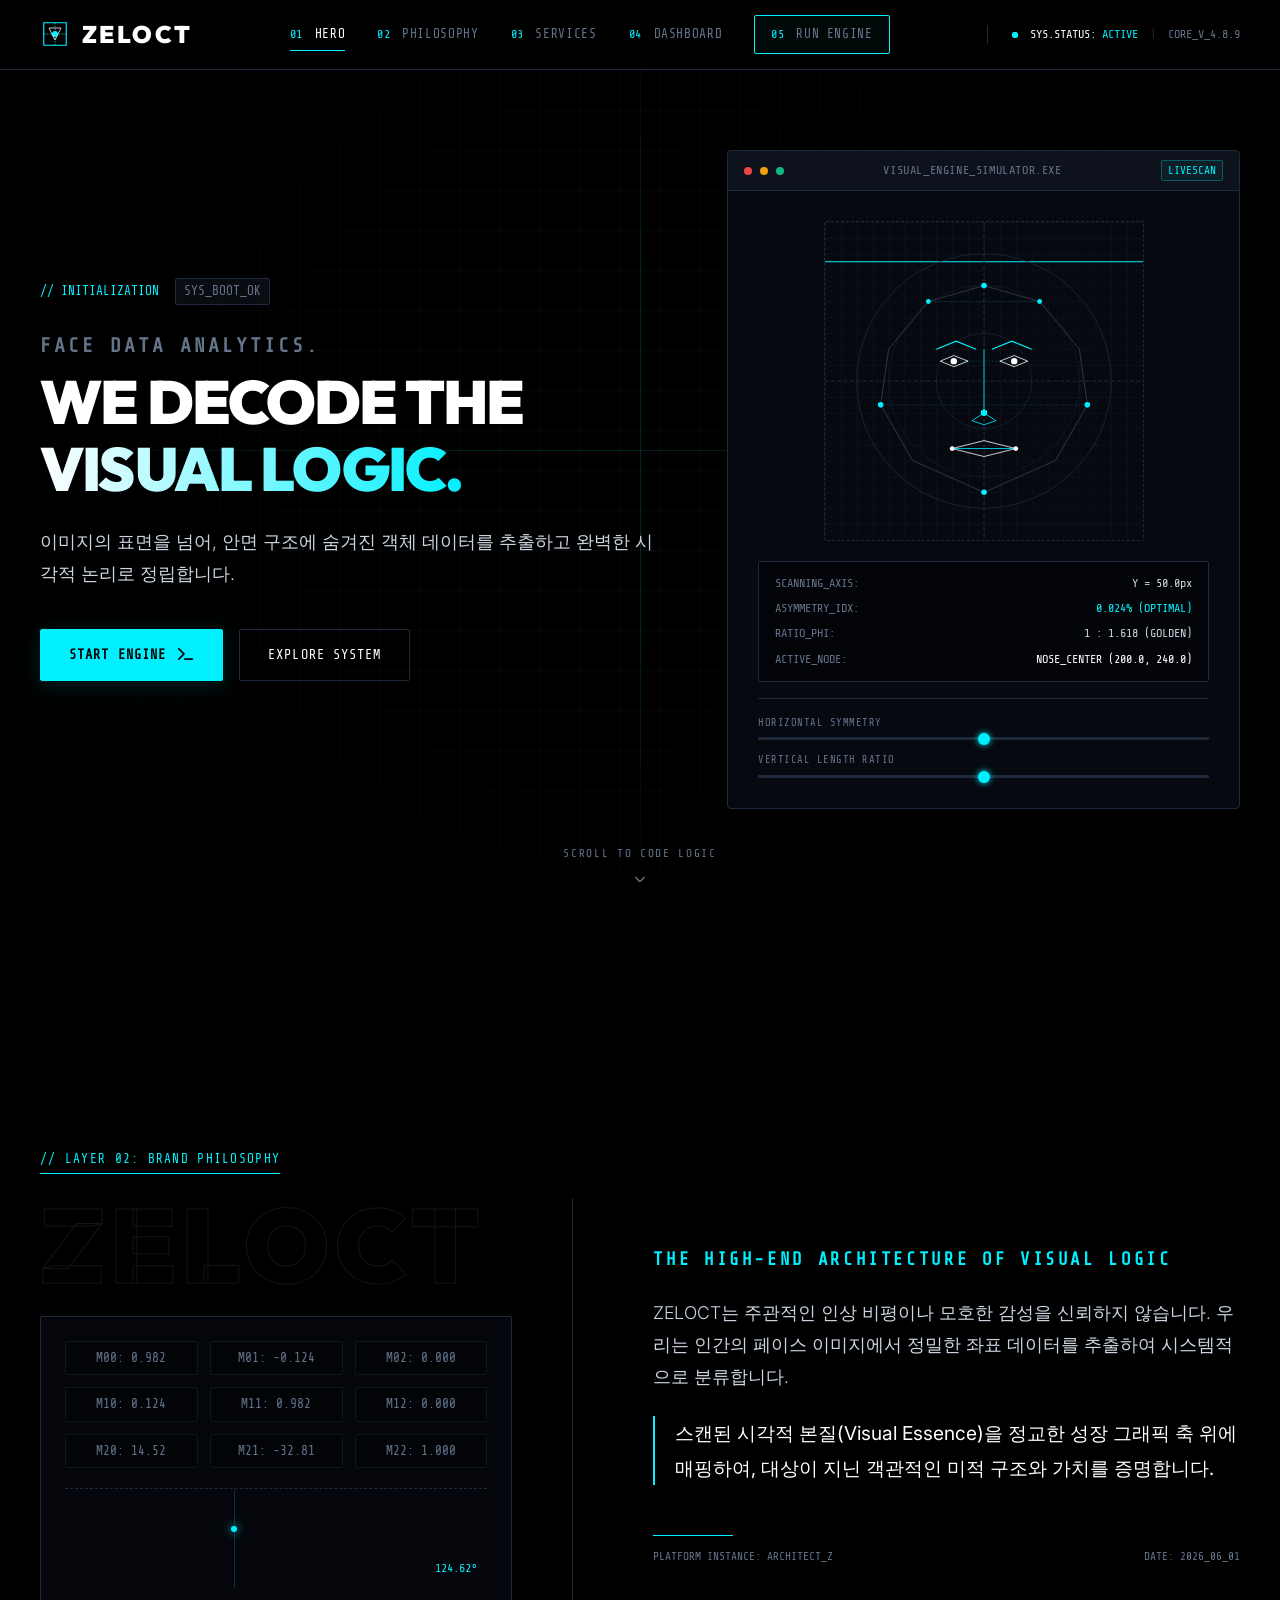
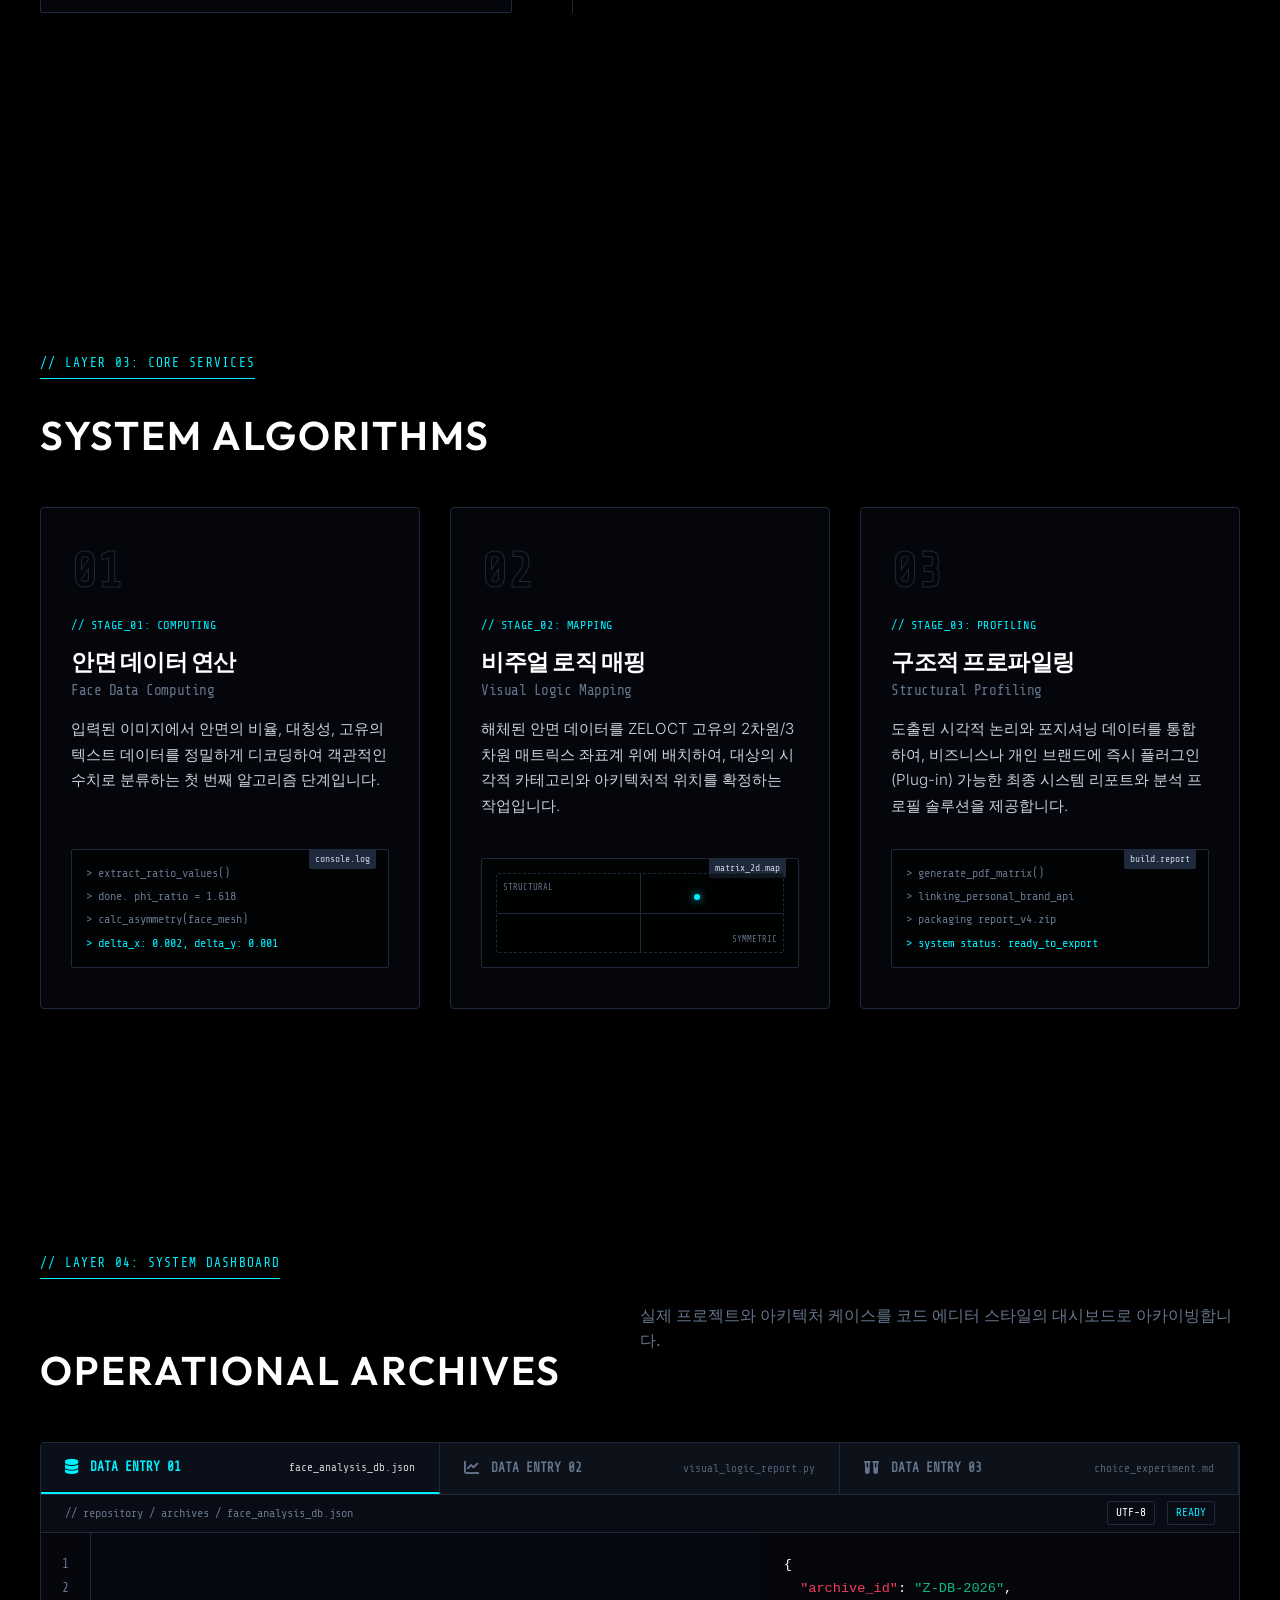
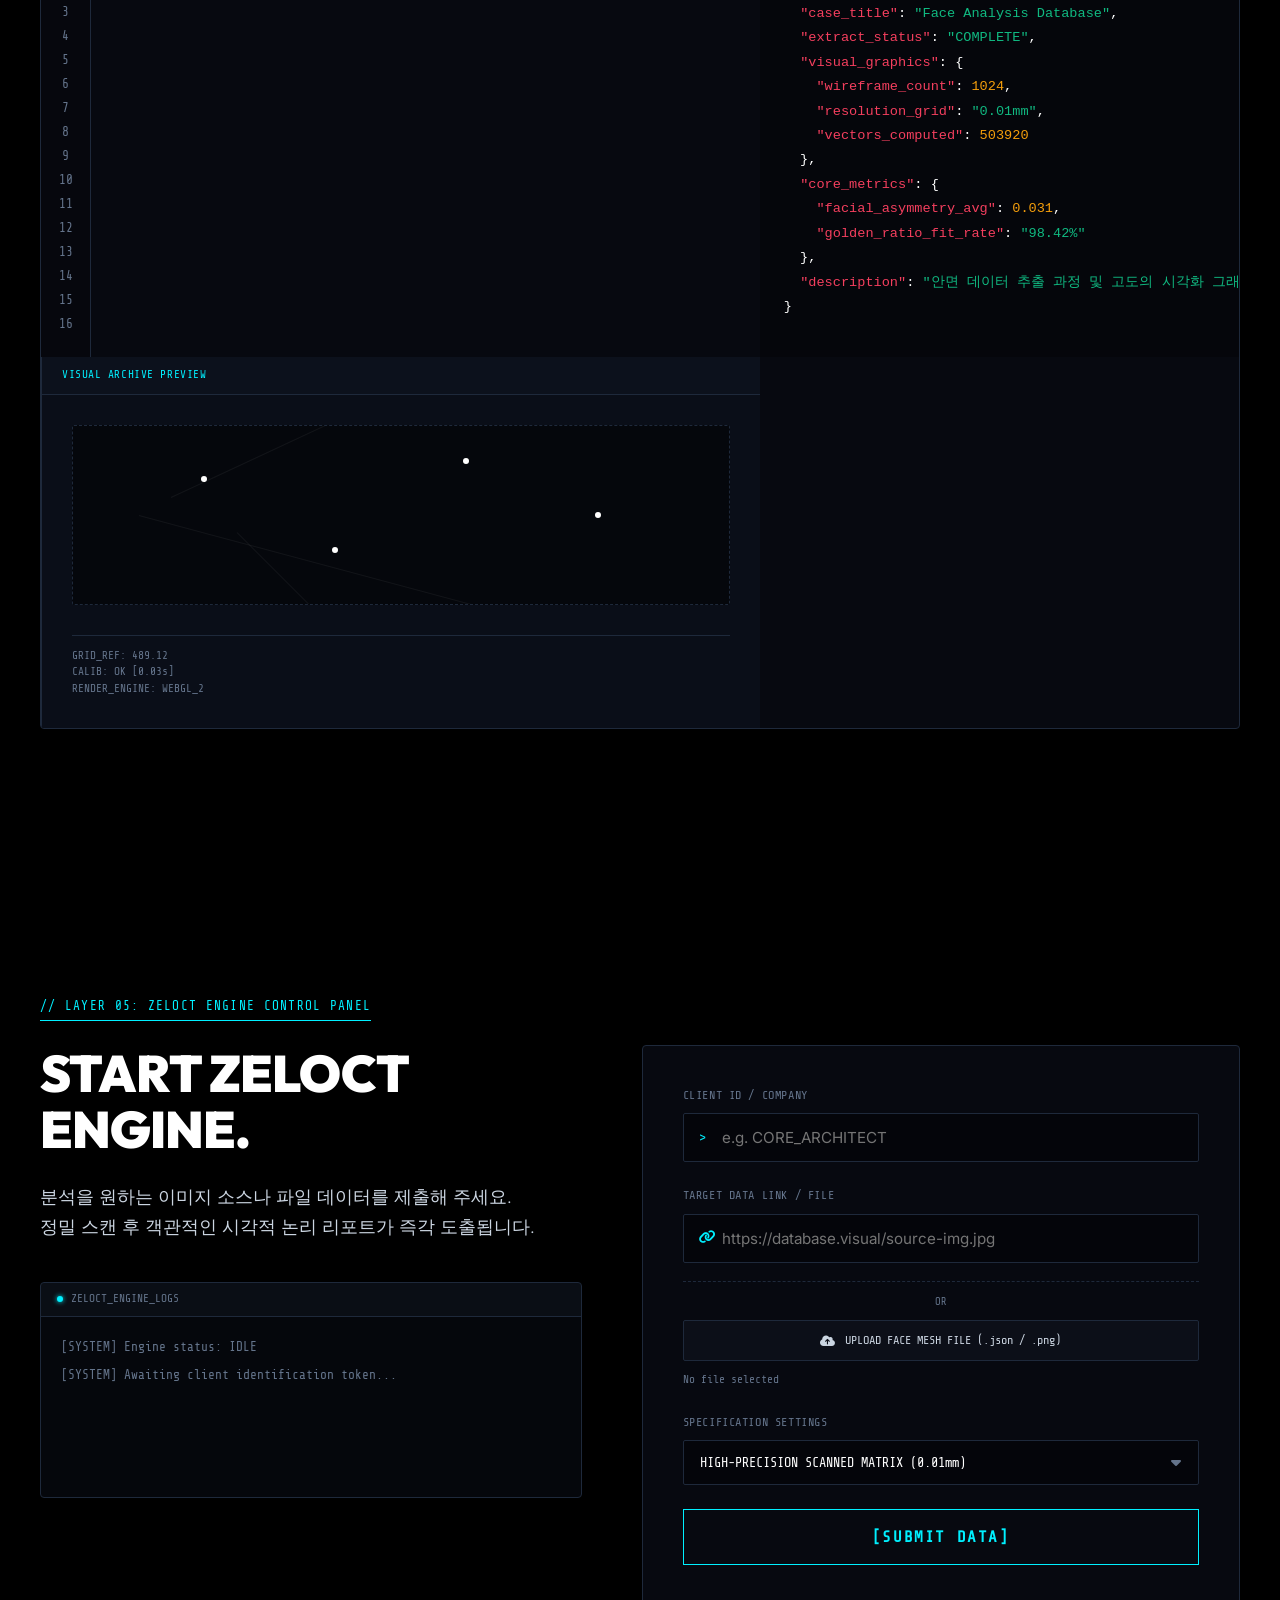
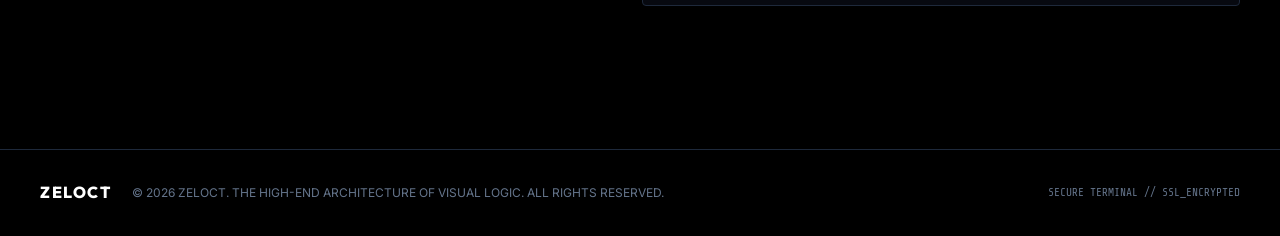
==== index.html @ 17c4427c "feat: Initialize ZELOCT Brand Homepage" ====
<!DOCTYPE html>
<html lang="ko">
<head>
    <meta charset="UTF-8">
    <meta name="viewport" content="width=device-width, initial-scale=1.0">
    <title>ZELOCT | The High-End Architecture of Visual Logic</title>
    <meta name="description" content="AI 페이스 데이터 분석과 정교한 시각적 논리를 결합하여 무형의 가치를 정밀하게 규격화하는 기술적 분석 플랫폼 ZELOCT.">
    <!-- Google Fonts -->
    <link rel="preconnect" href="https://fonts.googleapis.com">
    <link rel="preconnect" href="https://fonts.gstatic.com" crossorigin>
    <link href="https://fonts.googleapis.com/css2?family=Inter:wght@300;400;500;600&family=Outfit:wght@400;600;800;900&family=Share+Tech+Mono&display=swap" rel="stylesheet">
    <!-- FontAwesome for icons -->
    <link rel="stylesheet" href="https://cdnjs.cloudflare.com/ajax/libs/font-awesome/6.4.0/css/all.min.css">
    <link rel="stylesheet" href="style.css">
</head>
<body>
    <!-- Symmetrical Scanning Background Grid -->
    <div class="tech-grid-overlay"></div>
    <div class="symmetrical-axis-x"></div>
    <div class="symmetrical-axis-y"></div>
    <div class="custom-cursor-tracker">
        <span class="coord-val">X: 000.00 Y: 000.00</span>
    </div>

    <!-- System Header -->
    <header class="system-header">
        <div class="header-container">
            <a href="#" class="logo-area">
                <span class="logo-symbol">
                    <svg viewBox="0 0 40 40" width="30" height="30">
                        <polygon points="5,5 35,5 35,35 5,35" fill="none" stroke="#00F0FF" stroke-width="1.5" />
                        <line x1="20" y1="5" x2="20" y2="35" stroke="#00F0FF" stroke-width="1" stroke-dasharray="2,2" />
                        <line x1="5" y1="20" x2="35" y2="20" stroke="#00F0FF" stroke-width="1" stroke-dasharray="2,2" />
                        <circle cx="20" cy="20" r="4" fill="#00F0FF" />
                        <polygon points="12,12 28,12 20,28" fill="none" stroke="#FFFFFF" stroke-width="1" />
                    </svg>
                </span>
                <span class="logo-text">ZELOCT</span>
            </a>
            <nav class="nav-links">
                <a href="#hero" class="nav-item active"><span class="nav-num">01</span> HERO</a>
                <a href="#about" class="nav-item"><span class="nav-num">02</span> PHILOSOPHY</a>
                <a href="#services" class="nav-item"><span class="nav-num">03</span> SERVICES</a>
                <a href="#dashboard" class="nav-item"><span class="nav-num">04</span> DASHBOARD</a>
                <a href="#contact" class="nav-item nav-btn"><span class="nav-num">05</span> RUN ENGINE</a>
            </nav>
            <div class="system-status-indicator">
                <span class="status-dot-pulse"></span>
                <span class="status-label">SYS.STATUS: <span class="cyan-txt">ACTIVE</span></span>
                <span class="status-divider">|</span>
                <span class="status-metric">CORE_V_4.8.9</span>
            </div>
        </div>
    </header>

    <!-- Main Container -->
    <main class="main-content">
        
        <!-- LAYER 01: HERO SECTION -->
        <section id="hero" class="hero-section">
            <div class="section-container">
                <div class="hero-layout">
                    <div class="hero-info">
                        <div class="system-tag">
                            <span class="tag-accent">// INITIALIZATION</span>
                            <span class="tag-version">SYS_BOOT_OK</span>
                        </div>
                        <h1 class="hero-title">
                            <span class="title-sub">FACE DATA ANALYTICS.</span>
                            <span class="title-main">WE DECODE THE<br><span class="gradient-text">VISUAL LOGIC.</span></span>
                        </h1>
                        <p class="hero-desc">
                            이미지의 표면을 넘어, 안면 구조에 숨겨진 객체 데이터를 추출하고 완벽한 시각적 논리로 정립합니다.
                        </p>
                        <div class="hero-actions">
                            <a href="#contact" class="btn btn-primary">
                                <span class="btn-text">START ENGINE</span>
                                <span class="btn-icon"><i class="fa-solid fa-terminal"></i></span>
                            </a>
                            <a href="#about" class="btn btn-secondary">
                                <span class="btn-text">EXPLORE SYSTEM</span>
                            </a>
                        </div>
                    </div>
                    <div class="hero-visualizer-card">
                        <div class="card-header-bar">
                            <div class="header-dots">
                                <span class="dot red"></span>
                                <span class="dot yellow"></span>
                                <span class="dot green"></span>
                            </div>
                            <div class="header-title-text">VISUAL_ENGINE_SIMULATOR.EXE</div>
                            <div class="header-status">LIVESCAN</div>
                        </div>
                        <div class="visualizer-content">
                            <!-- SVG Animated Facial Wireframe Grid -->
                            <div class="svg-visualizer-container">
                                <svg id="face-mesh-svg" viewBox="0 0 400 400" width="100%" height="100%">
                                    <!-- Coordinate Grid Line Background -->
                                    <defs>
                                        <pattern id="small-grid" width="20" height="20" patternUnits="userSpaceOnUse">
                                            <path d="M 20 0 L 0 0 0 20" fill="none" stroke="#1E293B" stroke-width="0.5" />
                                        </pattern>
                                        <linearGradient id="neon-glow" x1="0%" y1="0%" x2="100%" y2="100%">
                                            <stop offset="0%" stop-color="#00F0FF" stop-opacity="0.8"/>
                                            <stop offset="100%" stop-color="#003CFF" stop-opacity="0.2"/>
                                        </linearGradient>
                                    </defs>
                                    <rect width="100%" height="100%" fill="url(#small-grid)" />
                                    
                                    <!-- Scanning Laser Line -->
                                    <line id="laser-line" x1="0" y1="50" x2="400" y2="50" stroke="#00F0FF" stroke-width="1.5" />
                                    
                                    <!-- Axes -->
                                    <line x1="200" y1="0" x2="200" y2="400" stroke="#1e293b" stroke-width="1.5" stroke-dasharray="4,4" />
                                    <line x1="0" y1="200" x2="400" y2="200" stroke="#1e293b" stroke-width="1.5" stroke-dasharray="4,4" />
                                    
                                    <!-- Symmetrical Guide Circles -->
                                    <circle cx="200" cy="200" r="160" fill="none" stroke="#1E293B" stroke-width="1" />
                                    <circle cx="200" cy="200" r="120" fill="none" stroke="#1E293B" stroke-dasharray="2,2" stroke-width="1" />
                                    <circle cx="200" cy="200" r="60" fill="none" stroke="#1E293B" stroke-width="0.75" />

                                    <!-- Face Vector Wireframe (Abstract Points & Lines) -->
                                    <!-- Outer Contour -->
                                    <polygon id="face-contour" points="200,80 270,100 320,160 330,230 290,300 200,340 110,300 70,230 80,160 130,100" fill="none" stroke="#334155" stroke-width="1" />
                                    
                                    <!-- Inner features - Eyebrows & Eyes -->
                                    <polyline id="eyebrow-left" points="140,160 165,150 190,160" fill="none" stroke="#00F0FF" stroke-width="1.5" />
                                    <polyline id="eyebrow-right" points="260,160 235,150 210,160" fill="none" stroke="#00F0FF" stroke-width="1.5" />
                                    
                                    <!-- Eye Geometry Left -->
                                    <polygon id="eye-left" points="145,175 162,168 180,175 162,182" fill="none" stroke="#FFFFFF" stroke-width="1" />
                                    <circle id="pupil-left" cx="162" cy="175" r="3" fill="#00F0FF" />
                                    
                                    <!-- Eye Geometry Right -->
                                    <polygon id="eye-right" points="255,175 238,168 220,175 238,182" fill="none" stroke="#FFFFFF" stroke-width="1" />
                                    <circle id="pupil-right" cx="238" cy="175" r="3" fill="#00F0FF" />
                                    
                                    <!-- Nose Architecture -->
                                    <polyline id="nose-bridge" points="200,160 200,240 185,250 200,255 215,250 200,240" fill="none" stroke="#00F0FF" stroke-width="1" />

                                    <!-- Mouth Geometry -->
                                    <polygon id="mouth" points="160,285 200,275 240,285 200,295" fill="none" stroke="#FFFFFF" stroke-width="1" />
                                    <line x1="160" y1="285" x2="240" y2="285" stroke="#00F0FF" stroke-width="1" />

                                    <!-- Symmetrical Analysis Nodes (Dots) -->
                                    <g id="analysis-nodes">
                                        <!-- Nose point -->
                                        <circle cx="200" cy="240" r="4" class="node-pulse" fill="#00F0FF" data-name="NOSE_CENTER" />
                                        <circle cx="200" cy="80" r="3.5" class="node-pulse" fill="#00F0FF" data-name="TRICHION" />
                                        <circle cx="200" cy="340" r="3.5" class="node-pulse" fill="#00F0FF" data-name="MENTON" />
                                        <circle cx="162" cy="175" r="4" class="node-pulse" fill="#FFFFFF" data-name="PUPIL_L" />
                                        <circle cx="238" cy="175" r="4" class="node-pulse" fill="#FFFFFF" data-name="PUPIL_R" />
                                        <circle cx="130" cy="100" r="3" fill="#00F0FF" data-name="FRONT_L" />
                                        <circle cx="270" cy="100" r="3" fill="#00F0FF" data-name="FRONT_R" />
                                        <circle cx="70" cy="230" r="3.5" fill="#00F0FF" data-name="ZYGION_L" />
                                        <circle cx="330" cy="230" r="3.5" fill="#00F0FF" data-name="ZYGION_R" />
                                        <circle cx="160" cy="285" r="3" fill="#FFFFFF" data-name="CHILION_L" />
                                        <circle cx="240" cy="285" r="3" fill="#FFFFFF" data-name="CHILION_R" />
                                    </g>

                                    <!-- Coordinate Annotation Lines -->
                                    <g id="annotation-lines" stroke="#00F0FF" stroke-width="0.5" stroke-opacity="0.5">
                                        <line x1="162" y1="175" x2="238" y2="175" stroke-dasharray="2,2" />
                                        <line x1="130" y1="100" x2="270" y2="100" stroke-dasharray="2,2" />
                                        <line x1="70" y1="230" x2="330" y2="230" stroke-dasharray="2,2" />
                                        <line x1="160" y1="285" x2="240" y2="285" stroke-dasharray="2,2" />
                                    </g>
                                </svg>
                            </div>
                            
                            <!-- Real-time scanning telemetry overlay -->
                            <div class="telemetry-box">
                                <div class="telemetry-row"><span class="tel-label">SCANNING_AXIS:</span> <span class="tel-value" id="tel-axis">Y = 142.4px</span></div>
                                <div class="telemetry-row"><span class="tel-label">ASYMMETRY_IDX:</span> <span class="tel-value cyan-txt" id="tel-asym">0.024% (OPTIMAL)</span></div>
                                <div class="telemetry-row"><span class="tel-label">RATIO_PHI:</span> <span class="tel-value" id="tel-phi">1 : 1.618 (GOLDEN)</span></div>
                                <div class="telemetry-row"><span class="tel-label">ACTIVE_NODE:</span> <span class="tel-value white-txt" id="tel-node">NOSE_CENTER (200.0, 240.0)</span></div>
                            </div>

                            <div class="interactive-sliders">
                                <div class="slider-group">
                                    <label>HORIZONTAL SYMMETRY</label>
                                    <input type="range" id="slider-symmetry" min="-30" max="30" value="0">
                                </div>
                                <div class="slider-group">
                                    <label>VERTICAL LENGTH RATIO</label>
                                    <input type="range" id="slider-ratio" min="70" max="130" value="100">
                                </div>
                            </div>
                        </div>
                    </div>
                </div>
            </div>
            
            <div class="section-scroll-indicator">
                <span class="scroll-label">SCROLL TO CODE LOGIC</span>
                <span class="scroll-arrow"><i class="fa-solid fa-chevron-down"></i></span>
            </div>
        </section>

        <!-- LAYER 02: ABOUT US (BRAND PHILOSOPHY) -->
        <section id="about" class="about-section">
            <div class="section-container">
                <div class="section-badge">// LAYER 02: BRAND PHILOSOPHY</div>
                <div class="about-grid">
                    <!-- Left: Bold Typography and Grid -->
                    <div class="about-visual">
                        <div class="brand-typo-container">
                            <h2 class="huge-brand-title">ZELOCT</h2>
                            <div class="grid-coordinate-block">
                                <div class="matrix-box">
                                    <span class="matrix-elem">M00: 0.982</span>
                                    <span class="matrix-elem">M01: -0.124</span>
                                    <span class="matrix-elem">M02: 0.000</span>
                                    <span class="matrix-elem">M10: 0.124</span>
                                    <span class="matrix-elem">M11: 0.982</span>
                                    <span class="matrix-elem">M12: 0.000</span>
                                    <span class="matrix-elem">M20: 14.52</span>
                                    <span class="matrix-elem">M21: -32.81</span>
                                    <span class="matrix-elem">M22: 1.000</span>
                                </div>
                                <div class="tech-wireframe-deco">
                                    <div class="line-x"></div>
                                    <div class="line-y"></div>
                                    <div class="circle-point"></div>
                                    <div class="tech-angle">124.62°</div>
                                </div>
                            </div>
                        </div>
                    </div>
                    <!-- Right: Cold/Dry Statement -->
                    <div class="about-content">
                        <h3 class="about-subheading">THE HIGH-END ARCHITECTURE OF VISUAL LOGIC</h3>
                        <div class="cold-statement">
                            <p class="statement-para">
                                ZELOCT는 주관적인 인상 비평이나 모호한 감성을 신뢰하지 않습니다. 우리는 인간의 페이스 이미지에서 정밀한 좌표 데이터를 추출하여 시스템적으로 분류합니다.
                            </p>
                            <p class="statement-paraHighlight">
                                스캔된 시각적 본질(Visual Essence)을 정교한 성장 그래픽 축 위에 매핑하여, 대상이 지닌 객관적인 미적 구조와 가치를 증명합니다.
                            </p>
                        </div>
                        <div class="tech-signature">
                            <div class="signature-line"></div>
                            <div class="signature-meta">
                                <span>PLATFORM INSTANCE: ARCHITECT_Z</span>
                                <span>DATE: 2026_06_01</span>
                            </div>
                        </div>
                    </div>
                </div>
            </div>
        </section>

        <!-- LAYER 03: CORE SERVICES -->
        <section id="services" class="services-section">
            <div class="section-container">
                <div class="section-badge">// LAYER 03: CORE SERVICES</div>
                <h2 class="section-title">SYSTEM ALGORITHMS</h2>
                
                <div class="services-grid">
                    <!-- Service 01 -->
                    <div class="service-card">
                        <div class="service-num">01</div>
                        <div class="service-status">// STAGE_01: COMPUTING</div>
                        <h3 class="service-name">안면 데이터 연산<br><span class="service-sub">Face Data Computing</span></h3>
                        <p class="service-desc">
                            입력된 이미지에서 안면의 비율, 대칭성, 고유의 텍스트 데이터를 정밀하게 디코딩하여 객관적인 수치로 분류하는 첫 번째 알고리즘 단계입니다.
                        </p>
                        <div class="service-interactive-console">
                            <span class="console-tab">console.log</span>
                            <div class="console-lines">
                                <span class="line-item">&gt; extract_ratio_values()</span>
                                <span class="line-item green-txt">&gt; done. phi_ratio = 1.618</span>
                                <span class="line-item">&gt; calc_asymmetry(face_mesh)</span>
                                <span class="line-item cyan-txt">&gt; delta_x: 0.002, delta_y: 0.001</span>
                            </div>
                        </div>
                    </div>

                    <!-- Service 02 -->
                    <div class="service-card">
                        <div class="service-num">02</div>
                        <div class="service-status">// STAGE_02: MAPPING</div>
                        <h3 class="service-name">비주얼 로직 매핑<br><span class="service-sub">Visual Logic Mapping</span></h3>
                        <p class="service-desc">
                            해체된 안면 데이터를 ZELOCT 고유의 2차원/3차원 매트릭스 좌표계 위에 배치하여, 대상의 시각적 카테고리와 아키텍처적 위치를 확정하는 작업입니다.
                        </p>
                        <div class="service-interactive-console">
                            <span class="console-tab">matrix_2d.map</span>
                            <div class="matrix-map-visualization">
                                <div class="grid-dot point-active" style="top: 30%; left: 70%;"></div>
                                <div class="grid-line-h"></div>
                                <div class="grid-line-v"></div>
                                <span class="axis-lbl-y">STRUCTURAL</span>
                                <span class="axis-lbl-x">SYMMETRIC</span>
                            </div>
                        </div>
                    </div>

                    <!-- Service 03 -->
                    <div class="service-card">
                        <div class="service-num">03</div>
                        <div class="service-status">// STAGE_03: PROFILING</div>
                        <h3 class="service-name">구조적 프로파일링<br><span class="service-sub">Structural Profiling</span></h3>
                        <p class="service-desc">
                            도출된 시각적 논리와 포지셔닝 데이터를 통합하여, 비즈니스나 개인 브랜드에 즉시 플러그인(Plug-in) 가능한 최종 시스템 리포트와 분석 프로필 솔루션을 제공합니다.
                        </p>
                        <div class="service-interactive-console">
                            <span class="console-tab">build.report</span>
                            <div class="console-lines">
                                <span class="line-item">&gt; generate_pdf_matrix()</span>
                                <span class="line-item">&gt; linking_personal_brand_api</span>
                                <span class="line-item yellow-txt">&gt; packaging report_v4.zip</span>
                                <span class="line-item cyan-txt">&gt; system status: ready_to_export</span>
                            </div>
                        </div>
                    </div>
                </div>
            </div>
        </section>

        <!-- LAYER 04: SYSTEM DASHBOARD (PORTFOLIO) -->
        <section id="dashboard" class="dashboard-section">
            <div class="section-container">
                <div class="section-badge">// LAYER 04: SYSTEM DASHBOARD</div>
                <div class="section-title-area">
                    <h2 class="section-title">OPERATIONAL ARCHIVES</h2>
                    <p class="section-subtitle">실제 프로젝트와 아키텍처 케이스를 코드 에디터 스타일의 대시보드로 아카이빙합니다.</p>
                </div>

                <div class="dashboard-wrapper">
                    <!-- Dashboard Navigation Tabs -->
                    <div class="dashboard-tabs">
                        <button class="tab-btn active" data-target="entry-01">
                            <span class="tab-icon"><i class="fa-solid fa-database"></i></span>
                            <span class="tab-name">DATA ENTRY 01</span>
                            <span class="tab-file">face_analysis_db.json</span>
                        </button>
                        <button class="tab-btn" data-target="entry-02">
                            <span class="tab-icon"><i class="fa-solid fa-chart-line"></i></span>
                            <span class="tab-name">DATA ENTRY 02</span>
                            <span class="tab-file">visual_logic_report.py</span>
                        </button>
                        <button class="tab-btn" data-target="entry-03">
                            <span class="tab-icon"><i class="fa-solid fa-vials"></i></span>
                            <span class="tab-name">DATA ENTRY 03</span>
                            <span class="tab-file">choice_experiment.md</span>
                        </button>
                    </div>

                    <!-- Dashboard Content Panel -->
                    <div class="dashboard-panel">
                        <div class="panel-header">
                            <div class="file-path">// repository / archives / <span id="active-file-name">face_analysis_db.json</span></div>
                            <div class="panel-actions">
                                <span class="btn-indicator font-mono">UTF-8</span>
                                <span class="btn-indicator font-mono cyan-txt">READY</span>
                            </div>
                        </div>
                        
                        <div class="panel-body">
                            <!-- Tab 1 Content -->
                            <div id="entry-01" class="tab-content active">
                                <div class="code-editor-layout">
                                    <div class="line-numbers">
                                        <span>1</span><span>2</span><span>3</span><span>4</span><span>5</span><span>6</span><span>7</span><span>8</span><span>9</span><span>10</span><span>11</span><span>12</span><span>13</span><span>14</span><span>15</span><span>16</span>
                                    </div>
                                    <div class="code-viewport">
<pre><code>{
  <span class="json-key">"archive_id"</span>: <span class="json-val">"Z-DB-2026"</span>,
  <span class="json-key">"case_title"</span>: <span class="json-val">"Face Analysis Database"</span>,
  <span class="json-key">"extract_status"</span>: <span class="json-val">"COMPLETE"</span>,
  <span class="json-key">"visual_graphics"</span>: {
    <span class="json-key">"wireframe_count"</span>: <span class="json-num">1024</span>,
    <span class="json-key">"resolution_grid"</span>: <span class="json-val">"0.01mm"</span>,
    <span class="json-key">"vectors_computed"</span>: <span class="json-num">503920</span>
  },
  <span class="json-key">"core_metrics"</span>: {
    <span class="json-key">"facial_asymmetry_avg"</span>: <span class="json-num">0.031</span>,
    <span class="json-key">"golden_ratio_fit_rate"</span>: <span class="json-val">"98.42%"</span>
  },
  <span class="json-key">"description"</span>: <span class="json-val">"안면 데이터 추출 과정 및 고도의 시각화 그래픽 데이터가 집약된 ZELOCT 시스템 아카이브."</span>
}</code></pre>
                                    </div>
                                    <div class="dashboard-preview-panel">
                                        <div class="preview-title">VISUAL ARCHIVE PREVIEW</div>
                                        <div class="preview-visual">
                                            <!-- Interactive mini node-matrix graph -->
                                            <div class="node-graph-mini">
                                                <div class="line-conn animate-pulse" style="width: 80%; height: 1px; top: 50%; left: 10%; transform: rotate(15deg);"></div>
                                                <div class="line-conn animate-pulse" style="width: 70%; height: 1px; top: 40%; left: 15%; transform: rotate(-25deg);"></div>
                                                <div class="line-conn animate-pulse" style="width: 50%; height: 1px; top: 60%; left: 25%; transform: rotate(45deg);"></div>
                                                <div class="mini-node" style="top: 30%; left: 20%;" data-tooltip="NOD_X1"></div>
                                                <div class="mini-node" style="top: 50%; left: 80%;" data-tooltip="NOD_X2"></div>
                                                <div class="mini-node" style="top: 70%; left: 40%;" data-tooltip="NOD_X3"></div>
                                                <div class="mini-node" style="top: 20%; left: 60%;" data-tooltip="NOD_X4"></div>
                                            </div>
                                            <div class="preview-telemetry font-mono">
                                                GRID_REF: 489.12<br>
                                                CALIB: OK [0.03s]<br>
                                                RENDER_ENGINE: WEBGL_2
                                            </div>
                                        </div>
                                    </div>
                                </div>
                            </div>

                            <!-- Tab 2 Content -->
                            <div id="entry-02" class="tab-content">
                                <div class="code-editor-layout">
                                    <div class="line-numbers">
                                        <span>1</span><span>2</span><span>3</span><span>4</span><span>5</span><span>6</span><span>7</span><span>8</span><span>9</span><span>10</span><span>11</span><span>12</span><span>13</span><span>14</span><span>15</span><span>16</span>
                                    </div>
                                    <div class="code-viewport">
<pre><code><span class="py-keyword">import</span> numpy <span class="py-keyword">as</span> np
<span class="py-keyword">from</span> zeloct_core <span class="py-keyword">import</span> FaceArchitecture

<span class="py-keyword">def</span> <span class="py-def">build_positioning_map</span>(client_matrix):
    <span class="py-comment"># 카테고리별 포지셔닝 맵과 정밀 축 매핑 분석</span>
    architect = FaceArchitecture(precision=<span class="py-val">"HIGH"</span>)
    coordinates = architect.map_to_2d_axes(client_matrix)
    
    x_axis = coordinates.symmetry_index
    y_axis = coordinates.structural_density
    
    print(<span class="py-val">f"Mapping coordinate determined: X={x_axis}, Y={y_axis}"</span>)
    <span class="py-keyword">return</span> architect.generate_final_report(coordinates)

<span class="py-comment"># Report instance executed successfully.</span></code></pre>
                                    </div>
                                    <div class="dashboard-preview-panel">
                                        <div class="preview-title">MATRIX POSITIONING CHART</div>
                                        <div class="preview-visual">
                                            <!-- Graph coordinate map -->
                                            <div class="coordinate-map">
                                                <div class="axis-x"></div>
                                                <div class="axis-y"></div>
                                                <div class="quadrant-label q1">CLASSIC</div>
                                                <div class="quadrant-label q2">MODERN</div>
                                                <div class="quadrant-label q3">DYNAMIC</div>
                                                <div class="quadrant-label q4">STRUCTURAL</div>
                                                <!-- Dynamic positioning point -->
                                                <div class="map-point pulsing" style="bottom: 70%; left: 65%;"></div>
                                            </div>
                                            <div class="preview-telemetry font-mono">
                                                MAP_POS: Q1 (65.0, 70.0)<br>
                                                LABEL: HIGH-END CLASSIC<br>
                                                CONFIDENCE: 99.87%
                                            </div>
                                        </div>
                                    </div>
                                </div>
                            </div>

                            <!-- Tab 3 Content -->
                            <div id="entry-03" class="tab-content">
                                <div class="code-editor-layout">
                                    <div class="line-numbers">
                                        <span>1</span><span>2</span><span>3</span><span>4</span><span>5</span><span>6</span><span>7</span><span>8</span><span>9</span><span>10</span><span>11</span><span>12</span><span>13</span><span>14</span><span>15</span><span>16</span>
                                    </div>
                                    <div class="code-viewport">
<pre><code># The Choice Experiment
시각 데이터 시스템을 공간과 체험으로 확장했던 브랜드 런칭 이벤트의 수치 및 도표 중심 기록.

## Experiment Metrics
- **Total Engaged Terminals**: 5,291 Devices
- **Visual Grid Generation Latency**: Avg 420ms
- **User Classification Accuracy**: 97.8%

## Spatial Data Architecture
- 3D Hologram Projection calibration coordinate: `[x:42.5, y:-12.4, z:90.1]`
- Light wavelength axis: 480nm Electric Cyan
- Dynamic feedback loop status: **STABLE**</code></pre>
                                    </div>
                                    <div class="dashboard-preview-panel">
                                        <div class="preview-title">EVENT ARCHITECT METRIC</div>
                                        <div class="preview-visual">
                                            <!-- Interactive metric bar chart representation -->
                                            <div class="bar-chart-visualization">
                                                <div class="bar-item">
                                                    <span class="bar-label">SYSTEM_LOAD</span>
                                                    <div class="bar-track"><div class="bar-fill" style="width: 42%;"></div></div>
                                                    <span class="bar-val">42%</span>
                                                </div>
                                                <div class="bar-item">
                                                    <span class="bar-label">ACCURACY_IDX</span>
                                                    <div class="bar-track"><div class="bar-fill cyan-bg" style="width: 97.8%;"></div></div>
                                                    <span class="bar-val">97.8%</span>
                                                </div>
                                                <div class="bar-item">
                                                    <span class="bar-label">RETENTION_RATE</span>
                                                    <div class="bar-track"><div class="bar-fill" style="width: 88%;"></div></div>
                                                    <span class="bar-val">88%</span>
                                                </div>
                                            </div>
                                            <div class="preview-telemetry font-mono">
                                                DEVICES: 5,291 ACTIVE<br>
                                                DB_SYNC: SYNCHRONIZED<br>
                                                LOC: SEOUL CORE AREA
                                            </div>
                                        </div>
                                    </div>
                                </div>
                            </div>
                        </div>
                    </div>
                </div>
            </div>
        </section>

        <!-- LAYER 05: CONTACT & INPUT (ANALYSIS REQUEST) -->
        <section id="contact" class="contact-section">
            <div class="section-container">
                <div class="section-badge">// LAYER 05: ZELOCT ENGINE CONTROL PANEL</div>
                <div class="contact-grid">
                    <!-- Left info side -->
                    <div class="contact-intro">
                        <h2 class="contact-main-title">START ZELOCT ENGINE.</h2>
                        <p class="contact-subtitle">
                            분석을 원하는 이미지 소스나 파일 데이터를 제출해 주세요.<br>정밀 스캔 후 객관적인 시각적 논리 리포트가 즉각 도출됩니다.
                        </p>
                        
                        <div class="terminal-logs-box">
                            <div class="terminal-header">
                                <span class="term-dot"></span>
                                <span class="term-title">ZELOCT_ENGINE_LOGS</span>
                            </div>
                            <div class="terminal-body-text" id="engine-log-container">
                                <p class="log-line text-muted">[SYSTEM] Engine status: IDLE</p>
                                <p class="log-line text-muted">[SYSTEM] Awaiting client identification token...</p>
                            </div>
                        </div>
                    </div>

                    <!-- Right form side -->
                    <div class="contact-form-panel">
                        <form id="zeloct-engine-form" class="custom-form">
                            <!-- Client ID & Company -->
                            <div class="form-row">
                                <div class="input-group">
                                    <label for="client-id" class="input-label">CLIENT ID / COMPANY</label>
                                    <div class="input-wrapper">
                                        <span class="input-prefix">&gt;</span>
                                        <input type="text" id="client-id" placeholder="e.g. CORE_ARCHITECT" required>
                                    </div>
                                </div>
                            </div>

                            <!-- Target Data Link / File Upload -->
                            <div class="form-row">
                                <div class="input-group">
                                    <label for="target-data" class="input-label">TARGET DATA LINK / FILE</label>
                                    <div class="input-wrapper">
                                        <span class="input-prefix"><i class="fa-solid fa-link"></i></span>
                                        <input type="url" id="target-data" placeholder="https://database.visual/source-img.jpg" required>
                                    </div>
                                    <div class="file-upload-alternative">
                                        <span class="or-divider">OR</span>
                                        <label for="file-upload-input" class="file-upload-btn">
                                            <i class="fa-solid fa-cloud-arrow-up"></i> UPLOAD FACE MESH FILE (.json / .png)
                                        </label>
                                        <input type="file" id="file-upload-input" style="display: none;">
                                        <span id="file-name-display" class="file-name-txt">No file selected</span>
                                    </div>
                                </div>
                            </div>

                            <!-- Specification Settings -->
                            <div class="form-row">
                                <div class="input-group">
                                    <label for="spec-settings" class="input-label">SPECIFICATION SETTINGS</label>
                                    <div class="select-wrapper">
                                        <select id="spec-settings">
                                            <option value="high-precision">HIGH-PRECISION SCANNED MATRIX (0.01mm)</option>
                                            <option value="standard">STANDARD RATIO ANALYSIS (0.05mm)</option>
                                            <option value="structural-only">STRUCTURAL SYMMETRY ONLY</option>
                                        </select>
                                        <span class="select-arrow"><i class="fa-solid fa-caret-down"></i></span>
                                    </div>
                                </div>
                            </div>

                            <!-- SUBMIT DATA -->
                            <div class="form-row pt-4">
                                <button type="submit" class="submit-btn" id="submit-engine-btn">
                                    <span class="btn-glow-layer"></span>
                                    <span class="submit-btn-text">[SUBMIT DATA]</span>
                                    <span class="submit-btn-scanner"></span>
                                </button>
                            </div>
                        </form>
                    </div>
                </div>

                <!-- SCANNING REPORT SIMULATOR MODAL (Invisible by default, pops up after submission) -->
                <div class="report-overlay" id="report-modal">
                    <div class="report-modal-content">
                        <div class="report-header">
                            <div class="report-hdr-left">
                                <span class="logo-symbol mini">
                                    <svg viewBox="0 0 40 40" width="20" height="20">
                                        <polygon points="5,5 35,5 35,35 5,35" fill="none" stroke="#00F0FF" stroke-width="2" />
                                        <circle cx="20" cy="20" r="4" fill="#00F0FF" />
                                    </svg>
                                </span>
                                <span class="report-title">ZELOCT DECODED STRUCTURAL PROFILE</span>
                            </div>
                            <button class="close-report-btn" id="close-modal-btn">&times;</button>
                        </div>

                        <div class="report-grid">
                            <!-- Radar/Telemetry Area -->
                            <div class="report-graph-col">
                                <div class="radar-box">
                                    <div class="radar-scan-line"></div>
                                    <svg viewBox="0 0 200 200" width="100%" height="100%">
                                        <polygon points="100,20 180,100 100,180 20,100" fill="none" stroke="#1E293B" stroke-width="1" />
                                        <polygon points="100,45 155,100 100,155 45,100" fill="none" stroke="#1E293B" stroke-dasharray="2,2" stroke-width="1" />
                                        <line x1="100" y1="20" x2="100" y2="180" stroke="#1E293B" stroke-width="1" />
                                        <line x1="20" y1="100" x2="180" y2="100" stroke="#1E293B" stroke-width="1" />
                                        <!-- Decoded data polygon (Dynamic) -->
                                        <polygon id="decoded-polygon" points="100,35 162,100 100,165 38,100" fill="rgba(0, 240, 255, 0.15)" stroke="#00F0FF" stroke-width="2" />
                                        <!-- Point indicators -->
                                        <circle cx="100" cy="35" r="4" fill="#FFFFFF" stroke="#00F0FF" stroke-width="1" />
                                        <circle cx="162" cy="100" r="4" fill="#FFFFFF" stroke="#00F0FF" stroke-width="1" />
                                        <circle cx="100" cy="165" r="4" fill="#FFFFFF" stroke="#00F0FF" stroke-width="1" />
                                        <circle cx="38" cy="100" r="4" fill="#FFFFFF" stroke="#00F0FF" stroke-width="1" />
                                    </svg>
                                    <div class="radar-label top">SYMMETRY</div>
                                    <div class="radar-label right">STRUCTURAL</div>
                                    <div class="radar-label bottom">PROPORTION</div>
                                    <div class="radar-label left">HARMONY</div>
                                </div>
                            </div>

                            <!-- Values Area -->
                            <div class="report-info-col">
                                <div class="report-meta-box">
                                    <div class="meta-row"><span>CLIENT:</span> <span class="cyan-txt" id="rep-client-id">UNKNOWN</span></div>
                                    <div class="meta-row"><span>ENGINE_VER:</span> <span>Z-DECODE-4.8.9</span></div>
                                    <div class="meta-row"><span>SCANNED_AT:</span> <span id="rep-scanned-time">2026-06-01 16:14:40</span></div>
                                </div>

                                <div class="report-scores">
                                    <div class="score-card">
                                        <span class="score-label">VISUAL ENERGY COEFFICIENT</span>
                                        <span class="score-num">94.85<span class="score-unit">/100</span></span>
                                    </div>
                                    <div class="score-card">
                                        <span class="score-label">BILATERAL DEVIATION</span>
                                        <span class="score-num">0.012<span class="score-unit">mm</span></span>
                                    </div>
                                    <div class="score-card">
                                        <span class="score-label">CLASSIFICATION CATEGORY</span>
                                        <span class="score-num cyan-txt">NEO-CLASSICAL</span>
                                    </div>
                                </div>

                                <div class="report-conclusion">
                                    <h4>ARCHITECTURAL INTERPRETATION</h4>
                                    <p id="report-text">
                                        스캔된 이미지의 페이스 데이터 연산 결과, 대상은 오차 범위 0.012mm 수준의 완벽에 가까운 비주얼 아키텍처 대칭성을 지니고 있습니다. 이는 이성적이고 구조화된 감각을 구현하며 비즈니스 및 브랜드 포지셔닝에 있어 신뢰도 높고 고도화된 정형의 논리적 가치를 매핑할 수 있음을 증명합니다.
                                    </p>
                                </div>

                                <div class="report-footer">
                                    <button class="btn btn-primary w-full" id="export-report-btn">
                                        <span><i class="fa-solid fa-file-pdf"></i> EXPORT TO SECURE PDF</span>
                                    </button>
                                </div>
                            </div>
                        </div>
                    </div>
                </div>
            </div>
        </section>

    </main>

    <!-- Footer -->
    <footer class="system-footer">
        <div class="footer-container">
            <div class="footer-left">
                <span class="footer-brand">ZELOCT</span>
                <span class="footer-copyright">&copy; 2026 ZELOCT. THE HIGH-END ARCHITECTURE OF VISUAL LOGIC. ALL RIGHTS RESERVED.</span>
            </div>
            <div class="footer-right font-mono">
                <span>SECURE TERMINAL // SSL_ENCRYPTED</span>
            </div>
        </div>
    </footer>

    <!-- App JavaScript -->
    <script src="app.js"></script>
</body>
</html>
---- style.css ----
/* ==========================================================================
   ZELOCT BRAND MASTER SYSTEM STYLESHEET
   --------------------------------------------------------------------------
   - Design System: HSL values, Deep Black, Slate Grey, Electric Neon Cyan
   - Typography: Outfit (Headers), Inter (Body), Share Tech Mono (Telemetry)
   - Feel: Premium, cybernetic, structured, glassmorphic, interactive
   ========================================================================== */

:root {
    --bg-deep-black: #000000;
    --bg-dark-slate: #0b0f19;
    --border-slate: #1e293b;
    --border-slate-glow: #334155;
    
    --color-white: #ffffff;
    --color-cyan: #00f0ff;
    --color-cyan-glow: rgba(0, 240, 255, 0.45);
    --color-text-muted: #64748b;
    --color-text-body: #cbd5e1;
    
    --font-heading: 'Outfit', -apple-system, BlinkMacSystemFont, "Segoe UI", Roboto, sans-serif;
    --font-body: 'Inter', -apple-system, BlinkMacSystemFont, "Segoe UI", Roboto, sans-serif;
    --font-mono: 'Share Tech Mono', monospace;
    
    --transition-smooth: all 0.3s cubic-bezier(0.16, 1, 0.3, 1);
    --transition-slow: all 0.6s cubic-bezier(0.16, 1, 0.3, 1);
}

/* Base resets */
* {
    margin: 0;
    padding: 0;
    box-sizing: border-box;
}

html {
    scroll-behavior: smooth;
    background-color: var(--bg-deep-black);
    color: var(--color-white);
    font-family: var(--font-body);
    font-size: 16px;
    overflow-x: hidden;
}

body {
    background-color: var(--bg-deep-black);
    min-height: 100vh;
    line-height: 1.6;
    overflow-x: hidden;
    position: relative;
}

/* Symmetrical Tech Grid Background */
.tech-grid-overlay {
    position: fixed;
    top: 0;
    left: 0;
    width: 100%;
    height: 100%;
    background-image: 
        linear-gradient(rgba(30, 41, 59, 0.2) 1px, transparent 1px),
        linear-gradient(90deg, rgba(30, 41, 59, 0.2) 1px, transparent 1px);
    background-size: 40px 40px;
    background-position: center center;
    pointer-events: none;
    z-index: 1;
}

.tech-grid-overlay::after {
    content: '';
    position: absolute;
    top: 0;
    left: 0;
    width: 100%;
    height: 100%;
    background: radial-gradient(circle at 50% 50%, transparent 20%, rgba(0, 0, 0, 0.8) 80%);
    pointer-events: none;
}

/* Symmetrical Skan Axes */
.symmetrical-axis-x {
    position: fixed;
    left: 0;
    right: 0;
    top: 50%;
    height: 1px;
    background: linear-gradient(90deg, transparent, rgba(0, 240, 255, 0.15) 30%, rgba(0, 240, 255, 0.15) 70%, transparent);
    z-index: 2;
    pointer-events: none;
}

.symmetrical-axis-y {
    position: fixed;
    top: 0;
    bottom: 0;
    left: 50%;
    width: 1px;
    background: linear-gradient(180deg, transparent, rgba(0, 240, 255, 0.15) 30%, rgba(0, 240, 255, 0.15) 70%, transparent);
    z-index: 2;
    pointer-events: none;
}

/* Custom Interactive Cursor Tracker */
.custom-cursor-tracker {
    position: fixed;
    width: 20px;
    height: 20px;
    border: 1px solid var(--color-cyan);
    border-radius: 50%;
    pointer-events: none;
    transform: translate(-50%, -50%);
    z-index: 9999;
    mix-blend-mode: difference;
    display: flex;
    align-items: center;
    justify-content: center;
    transition: width 0.1s ease, height 0.1s ease;
    opacity: 0;
}

.custom-cursor-tracker::after {
    content: '';
    width: 4px;
    height: 4px;
    background-color: var(--color-cyan);
    border-radius: 50%;
}

.custom-cursor-tracker .coord-val {
    position: absolute;
    top: 25px;
    left: 20px;
    font-family: var(--font-mono);
    font-size: 0.65rem;
    color: var(--color-cyan);
    background-color: rgba(0, 0, 0, 0.75);
    padding: 2px 6px;
    border: 1px solid var(--border-slate);
    white-space: nowrap;
    border-radius: 2px;
}

/* Typography Utility Classes */
h1, h2, h3, h4, h5 {
    font-family: var(--font-heading);
    letter-spacing: -0.02em;
    font-weight: 600;
}

.font-mono {
    font-family: var(--font-mono) !important;
}

.cyan-txt {
    color: var(--color-cyan) !important;
}

.white-txt {
    color: var(--color-white) !important;
}

.text-muted {
    color: var(--color-text-muted) !important;
}

.cyan-bg {
    background-color: var(--color-cyan) !important;
}

.gradient-text {
    background: linear-gradient(90deg, #ffffff 0%, var(--color-cyan) 100%);
    -webkit-background-clip: text;
    -webkit-text-fill-color: transparent;
}

/* System Header */
.system-header {
    position: fixed;
    top: 0;
    left: 0;
    width: 100%;
    height: 70px;
    border-bottom: 1px solid var(--border-slate);
    background-color: rgba(0, 0, 0, 0.85);
    backdrop-filter: blur(10px);
    z-index: 1000;
}

.header-container {
    max-width: 1400px;
    height: 100%;
    margin: 0 auto;
    padding: 0 40px;
    display: flex;
    align-items: center;
    justify-content: space-between;
}

.logo-area {
    display: flex;
    align-items: center;
    gap: 12px;
    text-decoration: none;
}

.logo-symbol {
    display: flex;
    align-items: center;
    justify-content: center;
}

.logo-text {
    font-family: var(--font-heading);
    font-size: 1.5rem;
    font-weight: 900;
    color: var(--color-white);
    letter-spacing: 0.1em;
}

.nav-links {
    display: flex;
    align-items: center;
    gap: 32px;
}

.nav-item {
    font-family: var(--font-mono);
    font-size: 0.8rem;
    color: var(--color-text-muted);
    text-decoration: none;
    letter-spacing: 0.05em;
    transition: var(--transition-smooth);
    position: relative;
    padding: 6px 0;
}

.nav-num {
    color: var(--color-cyan);
    margin-right: 4px;
    font-size: 0.75rem;
}

.nav-item:hover, .nav-item.active {
    color: var(--color-white);
}

.nav-item::after {
    content: '';
    position: absolute;
    bottom: 0;
    left: 0;
    width: 0;
    height: 1px;
    background-color: var(--color-cyan);
    transition: var(--transition-smooth);
}

.nav-item:hover::after, .nav-item.active::after {
    width: 100%;
}

.nav-btn {
    border: 1px solid var(--color-cyan);
    padding: 8px 16px;
    border-radius: 2px;
    background-color: rgba(0, 240, 255, 0.03);
}

.nav-btn::after {
    display: none;
}

.nav-btn:hover {
    background-color: var(--color-cyan);
    color: var(--bg-deep-black) !important;
    box-shadow: 0 0 15px var(--color-cyan-glow);
}

.nav-btn:hover .nav-num {
    color: var(--bg-deep-black);
}

.system-status-indicator {
    display: flex;
    align-items: center;
    gap: 12px;
    font-family: var(--font-mono);
    font-size: 0.75rem;
    border-left: 1px solid var(--border-slate);
    padding-left: 24px;
}

.status-dot-pulse {
    width: 6px;
    height: 6px;
    background-color: var(--color-cyan);
    border-radius: 50%;
    position: relative;
}

.status-dot-pulse::after {
    content: '';
    position: absolute;
    width: 100%;
    height: 100%;
    border-radius: 50%;
    background-color: var(--color-cyan);
    animation: status-ping 1.5s infinite;
}

@keyframes status-ping {
    0% { transform: scale(1); opacity: 1; }
    100% { transform: scale(3); opacity: 0; }
}

.status-divider {
    color: var(--border-slate);
}

.status-metric {
    color: var(--color-text-muted);
}

/* Sections Styling */
section {
    position: relative;
    padding: 120px 0;
    z-index: 10;
    min-height: 100vh;
    display: flex;
    align-items: center;
}

.section-container {
    max-width: 1400px;
    width: 100%;
    margin: 0 auto;
    padding: 0 40px;
}

.section-badge {
    font-family: var(--font-mono);
    font-size: 0.8rem;
    color: var(--color-cyan);
    letter-spacing: 0.1em;
    margin-bottom: 24px;
    display: inline-block;
    border-bottom: 1px solid var(--color-cyan);
    padding-bottom: 4px;
}

.section-title {
    font-size: 2.5rem;
    color: var(--color-white);
    margin-bottom: 12px;
    text-transform: uppercase;
    letter-spacing: 0.05em;
}

.section-subtitle {
    color: var(--color-text-muted);
    font-size: 1rem;
    max-width: 600px;
    margin-bottom: 48px;
}

/* Buttons */
.btn {
    display: inline-flex;
    align-items: center;
    gap: 12px;
    font-family: var(--font-mono);
    font-size: 0.85rem;
    padding: 14px 28px;
    border-radius: 2px;
    text-decoration: none;
    letter-spacing: 0.08em;
    cursor: pointer;
    transition: var(--transition-smooth);
}

.btn-primary {
    background-color: var(--color-cyan);
    color: var(--bg-deep-black);
    border: 1px solid var(--color-cyan);
    font-weight: 600;
    box-shadow: 0 4px 20px rgba(0, 240, 255, 0.15);
}

.btn-primary:hover {
    background-color: transparent;
    color: var(--color-cyan);
    box-shadow: 0 0 25px var(--color-cyan-glow);
}

.btn-secondary {
    background-color: transparent;
    color: var(--color-white);
    border: 1px solid var(--border-slate);
}

.btn-secondary:hover {
    border-color: var(--color-white);
    background-color: rgba(255, 255, 255, 0.02);
}

/* ==========================================================================
   LAYER 01: HERO SECTION
   ========================================================================== */
.hero-section {
    padding-top: 150px;
}

.hero-layout {
    display: grid;
    grid-template-columns: 1.1fr 0.9fr;
    gap: 60px;
    align-items: center;
}

.hero-info {
    max-width: 680px;
}

.system-tag {
    display: flex;
    align-items: center;
    gap: 16px;
    margin-bottom: 30px;
    font-family: var(--font-mono);
    font-size: 0.8rem;
}

.tag-accent {
    color: var(--color-cyan);
}

.tag-version {
    color: var(--color-text-muted);
    background-color: rgba(30, 41, 59, 0.3);
    padding: 2px 8px;
    border: 1px solid var(--border-slate);
    border-radius: 2px;
}

.hero-title {
    font-size: 3.8rem;
    line-height: 1.1;
    margin-bottom: 24px;
    font-weight: 900;
    letter-spacing: -0.03em;
}

.title-sub {
    display: block;
    font-size: 1.25rem;
    font-family: var(--font-mono);
    color: var(--color-text-muted);
    letter-spacing: 0.15em;
    margin-bottom: 12px;
}

.hero-desc {
    color: var(--color-text-body);
    font-size: 1.15rem;
    line-height: 1.7;
    margin-bottom: 40px;
    font-weight: 300;
}

.hero-actions {
    display: flex;
    gap: 16px;
}

/* Hero Face Mesh Visualizer Card */
.hero-visualizer-card {
    background-color: rgba(11, 15, 25, 0.65);
    border: 1px solid var(--border-slate);
    border-radius: 4px;
    overflow: hidden;
    box-shadow: 0 20px 50px rgba(0, 0, 0, 0.5);
    backdrop-filter: blur(15px);
}

.card-header-bar {
    height: 40px;
    background-color: rgba(30, 41, 59, 0.3);
    border-bottom: 1px solid var(--border-slate);
    display: flex;
    align-items: center;
    padding: 0 16px;
    justify-content: space-between;
}

.header-dots {
    display: flex;
    gap: 8px;
}

.header-dots .dot {
    width: 8px;
    height: 8px;
    border-radius: 50%;
}

.header-dots .red { background-color: #ef4444; }
.header-dots .yellow { background-color: #f59e0b; }
.header-dots .green { background-color: #10b981; }

.header-title-text {
    font-family: var(--font-mono);
    font-size: 0.75rem;
    color: var(--color-text-muted);
    letter-spacing: 0.05em;
}

.header-status {
    font-family: var(--font-mono);
    font-size: 0.7rem;
    color: var(--color-cyan);
    border: 1px solid rgba(0, 240, 255, 0.3);
    padding: 1px 6px;
    border-radius: 2px;
    background-color: rgba(0, 240, 255, 0.05);
}

.visualizer-content {
    padding: 30px;
    position: relative;
    display: flex;
    flex-direction: column;
    align-items: center;
}

.svg-visualizer-container {
    width: 320px;
    height: 320px;
    position: relative;
    border: 1px dashed var(--border-slate);
    border-radius: 2px;
    overflow: hidden;
}

/* Face scan animations */
#laser-line {
    animation: laser-sweep 4s infinite linear;
}

@keyframes laser-sweep {
    0% { y1: 20; y2: 20; opacity: 0; }
    5% { opacity: 1; }
    95% { opacity: 1; }
    100% { y1: 380; y2: 380; opacity: 0; }
}

.node-pulse {
    transform-origin: center;
    animation: node-glowing 2s infinite ease-in-out;
}

.node-pulse:nth-child(even) {
    animation-delay: 1s;
}

@keyframes node-glowing {
    0%, 100% { r: 3.5; fill-opacity: 0.8; }
    50% { r: 5.5; fill-opacity: 1; filter: drop-shadow(0 0 4px var(--color-cyan)); }
}

/* Telemetry box */
.telemetry-box {
    width: 100%;
    background-color: rgba(0, 0, 0, 0.5);
    border: 1px solid var(--border-slate);
    border-radius: 2px;
    padding: 12px 16px;
    margin-top: 20px;
}

.telemetry-row {
    display: flex;
    justify-content: space-between;
    font-family: var(--font-mono);
    font-size: 0.75rem;
    margin-bottom: 6px;
}

.telemetry-row:last-child {
    margin-bottom: 0;
}

.tel-label {
    color: var(--color-text-muted);
}

.tel-value {
    color: var(--color-text-body);
}

.interactive-sliders {
    width: 100%;
    margin-top: 16px;
    border-top: 1px solid var(--border-slate);
    padding-top: 16px;
}

.slider-group {
    display: flex;
    flex-direction: column;
    gap: 6px;
    margin-bottom: 12px;
}

.slider-group:last-child {
    margin-bottom: 0;
}

.slider-group label {
    font-family: var(--font-mono);
    font-size: 0.65rem;
    color: var(--color-text-muted);
    letter-spacing: 0.05em;
}

.slider-group input[type="range"] {
    -webkit-appearance: none;
    width: 100%;
    height: 3px;
    background: var(--border-slate);
    border-radius: 1px;
    outline: none;
}

.slider-group input[type="range"]::-webkit-slider-thumb {
    -webkit-appearance: none;
    appearance: none;
    width: 12px;
    height: 12px;
    border-radius: 50%;
    background: var(--color-cyan);
    cursor: pointer;
    box-shadow: 0 0 6px var(--color-cyan);
    transition: transform 0.1s ease;
}

.slider-group input[type="range"]::-webkit-slider-thumb:hover {
    transform: scale(1.2);
}

.section-scroll-indicator {
    position: absolute;
    bottom: 40px;
    left: 50%;
    transform: translateX(-50%);
    display: flex;
    flex-direction: column;
    align-items: center;
    gap: 8px;
    color: var(--color-text-muted);
    font-family: var(--font-mono);
    font-size: 0.7rem;
    letter-spacing: 0.15em;
    pointer-events: none;
}

.scroll-arrow {
    animation: arrow-bounce 2s infinite;
}

@keyframes arrow-bounce {
    0%, 20%, 50%, 80%, 100% { transform: translateY(0); }
    40% { transform: translateY(-5px); }
    60% { transform: translateY(-2px); }
}

/* ==========================================================================
   LAYER 02: ABOUT US (PHILOSOPHY)
   ========================================================================== */
.about-grid {
    display: grid;
    grid-template-columns: 1fr 1.1fr;
    gap: 80px;
    align-items: center;
}

.about-visual {
    position: relative;
    border-right: 1px solid var(--border-slate);
    padding-right: 60px;
}

.huge-brand-title {
    font-size: 6.5rem;
    font-weight: 900;
    color: transparent;
    -webkit-text-stroke: 1px rgba(255, 255, 255, 0.08);
    line-height: 0.9;
    letter-spacing: 0.05em;
    margin-bottom: 24px;
}

.grid-coordinate-block {
    background-color: rgba(11, 15, 25, 0.45);
    border: 1px solid var(--border-slate);
    border-radius: 2px;
    padding: 24px;
    position: relative;
    overflow: hidden;
}

.matrix-box {
    display: grid;
    grid-template-columns: repeat(3, 1fr);
    gap: 12px;
    font-family: var(--font-mono);
    font-size: 0.8rem;
    color: var(--color-text-muted);
}

.matrix-elem {
    background-color: rgba(0, 0, 0, 0.3);
    padding: 6px 10px;
    border: 1px solid rgba(30, 41, 59, 0.5);
    border-radius: 2px;
    text-align: center;
    transition: var(--transition-smooth);
}

.matrix-elem:hover {
    color: var(--color-cyan);
    border-color: var(--color-cyan);
    background-color: rgba(0, 240, 255, 0.02);
}

.tech-wireframe-deco {
    margin-top: 20px;
    height: 100px;
    border-top: 1px dashed var(--border-slate);
    position: relative;
}

.tech-wireframe-deco .line-x {
    position: absolute;
    left: 40%;
    top: 0;
    bottom: 0;
    width: 1px;
    background-color: rgba(0, 240, 255, 0.2);
}

.tech-wireframe-deco .circle-point {
    position: absolute;
    left: 40%;
    top: 40%;
    width: 6px;
    height: 6px;
    background-color: var(--color-cyan);
    border-radius: 50%;
    transform: translate(-50%, -50%);
    box-shadow: 0 0 10px var(--color-cyan);
}

.tech-wireframe-deco .tech-angle {
    position: absolute;
    right: 10px;
    bottom: 10px;
    font-family: var(--font-mono);
    font-size: 0.75rem;
    color: var(--color-cyan);
}

.about-content {
    max-width: 620px;
}

.about-subheading {
    font-size: 1.1rem;
    font-family: var(--font-mono);
    color: var(--color-cyan);
    letter-spacing: 0.15em;
    margin-bottom: 24px;
}

.cold-statement {
    display: flex;
    flex-direction: column;
    gap: 24px;
}

.statement-para {
    color: var(--color-text-body);
    font-size: 1.1rem;
    line-height: 1.8;
    font-weight: 300;
}

.statement-paraHighlight {
    color: var(--color-white);
    font-size: 1.2rem;
    line-height: 1.8;
    font-weight: 400;
    border-left: 2px solid var(--color-cyan);
    padding-left: 20px;
}

.tech-signature {
    margin-top: 50px;
}

.signature-line {
    width: 80px;
    height: 1px;
    background-color: var(--color-cyan);
    margin-bottom: 12px;
}

.signature-meta {
    display: flex;
    justify-content: space-between;
    font-family: var(--font-mono);
    font-size: 0.7rem;
    color: var(--color-text-muted);
}

/* ==========================================================================
   LAYER 03: CORE SERVICES
   ========================================================================== */
.services-grid {
    display: grid;
    grid-template-columns: repeat(3, 1fr);
    gap: 30px;
    margin-top: 40px;
}

.service-card {
    background-color: rgba(11, 15, 25, 0.45);
    border: 1px solid var(--border-slate);
    border-radius: 4px;
    padding: 40px 30px;
    position: relative;
    overflow: hidden;
    display: flex;
    flex-direction: column;
    min-height: 480px;
    transition: var(--transition-slow);
}

.service-card::before {
    content: '';
    position: absolute;
    top: 0;
    left: 0;
    width: 100%;
    height: 2px;
    background: linear-gradient(90deg, transparent, var(--color-cyan), transparent);
    transform: scaleX(0);
    transition: var(--transition-smooth);
}

.service-card:hover {
    border-color: var(--color-cyan);
    transform: translateY(-8px);
    box-shadow: 0 15px 35px rgba(0, 240, 255, 0.05);
    background-color: rgba(11, 15, 25, 0.75);
}

.service-card:hover::before {
    transform: scaleX(1);
}

.service-num {
    font-family: var(--font-mono);
    font-size: 3rem;
    font-weight: 800;
    color: transparent;
    -webkit-text-stroke: 1px var(--color-text-muted);
    opacity: 0.3;
    line-height: 1;
    margin-bottom: 20px;
    transition: var(--transition-smooth);
}

.service-card:hover .service-num {
    color: var(--color-cyan);
    -webkit-text-stroke: 1px var(--color-cyan);
    opacity: 0.8;
}

.service-status {
    font-family: var(--font-mono);
    font-size: 0.75rem;
    color: var(--color-cyan);
    letter-spacing: 0.05em;
    margin-bottom: 12px;
}

.service-name {
    font-size: 1.45rem;
    line-height: 1.3;
    margin-bottom: 16px;
    font-weight: 800;
}

.service-sub {
    font-size: 0.9rem;
    font-family: var(--font-mono);
    font-weight: 400;
    color: var(--color-text-muted);
    display: block;
    margin-top: 4px;
}

.service-desc {
    color: var(--color-text-body);
    font-size: 0.95rem;
    line-height: 1.7;
    margin-bottom: 30px;
    font-weight: 300;
}

.service-interactive-console {
    margin-top: auto;
    background-color: rgba(0, 0, 0, 0.7);
    border: 1px solid var(--border-slate);
    border-radius: 2px;
    padding: 14px;
    font-family: var(--font-mono);
    font-size: 0.75rem;
    position: relative;
    overflow: hidden;
}

.console-tab {
    position: absolute;
    top: 0;
    right: 12px;
    background-color: var(--border-slate);
    color: var(--color-text-body);
    font-size: 0.6rem;
    padding: 2px 6px;
    border-bottom-left-radius: 2px;
    border-bottom-right-radius: 2px;
}

.console-lines {
    display: flex;
    flex-direction: column;
    gap: 4px;
}

.line-item {
    color: var(--color-text-muted);
    white-space: nowrap;
}

/* Service 2 Mini grid map representation */
.matrix-map-visualization {
    height: 80px;
    border: 1px dashed var(--border-slate);
    border-radius: 2px;
    position: relative;
    background-color: rgba(0, 0, 0, 0.5);
    overflow: hidden;
}

.grid-dot {
    position: absolute;
    width: 6px;
    height: 6px;
    background-color: var(--color-cyan);
    border-radius: 50%;
    transform: translate(-50%, -50%);
    box-shadow: 0 0 8px var(--color-cyan);
}

.point-active {
    animation: grid-point-ping 1.5s infinite;
}

@keyframes grid-point-ping {
    0%, 100% { transform: translate(-50%, -50%) scale(1); opacity: 0.8; }
    50% { transform: translate(-50%, -50%) scale(1.8); opacity: 1; }
}

.grid-line-h {
    position: absolute;
    top: 50%;
    left: 0;
    right: 0;
    height: 1px;
    background-color: var(--border-slate);
}

.grid-line-v {
    position: absolute;
    left: 50%;
    top: 0;
    bottom: 0;
    width: 1px;
    background-color: var(--border-slate);
}

.axis-lbl-y {
    position: absolute;
    left: 6px;
    top: 6px;
    font-size: 0.55rem;
    color: var(--color-text-muted);
}

.axis-lbl-x {
    position: absolute;
    right: 6px;
    bottom: 6px;
    font-size: 0.55rem;
    color: var(--color-text-muted);
}

/* ==========================================================================
   LAYER 04: SYSTEM DASHBOARD (PORTFOLIO)
   ========================================================================== */
.dashboard-section {
    background-color: rgba(0, 0, 0, 0.5);
}

.section-title-area {
    display: flex;
    justify-content: space-between;
    align-items: flex-end;
    margin-bottom: 40px;
}

.section-title-area .section-title {
    margin-bottom: 0;
}

.dashboard-wrapper {
    background-color: rgba(11, 15, 25, 0.65);
    border: 1px solid var(--border-slate);
    border-radius: 4px;
    overflow: hidden;
    backdrop-filter: blur(15px);
    box-shadow: 0 30px 60px rgba(0, 0, 0, 0.4);
}

/* Tabs */
.dashboard-tabs {
    display: flex;
    background-color: rgba(30, 41, 59, 0.25);
    border-bottom: 1px solid var(--border-slate);
}

.tab-btn {
    flex: 1;
    background: none;
    border: none;
    border-right: 1px solid var(--border-slate);
    padding: 16px 24px;
    display: flex;
    align-items: center;
    gap: 12px;
    color: var(--color-text-muted);
    cursor: pointer;
    font-family: var(--font-mono);
    font-size: 0.8rem;
    transition: var(--transition-smooth);
    text-align: left;
}

.tab-btn:hover {
    background-color: rgba(30, 41, 59, 0.15);
    color: var(--color-white);
}

.tab-btn.active {
    background-color: rgba(11, 15, 25, 0.85);
    color: var(--color-cyan);
    border-bottom: 2px solid var(--color-cyan);
}

.tab-icon {
    font-size: 0.95rem;
}

.tab-name {
    font-weight: 600;
}

.tab-file {
    font-size: 0.7rem;
    color: var(--color-text-muted);
    margin-left: auto;
    opacity: 0.8;
}

.tab-btn.active .tab-file {
    color: var(--color-white);
}

/* Panel Body */
.dashboard-panel {
    display: flex;
    flex-direction: column;
}

.panel-header {
    height: 38px;
    background-color: rgba(30, 41, 59, 0.1);
    border-bottom: 1px solid var(--border-slate);
    display: flex;
    align-items: center;
    justify-content: space-between;
    padding: 0 24px;
}

.file-path {
    font-family: var(--font-mono);
    font-size: 0.75rem;
    color: var(--color-text-muted);
}

.panel-actions {
    display: flex;
    gap: 12px;
}

.btn-indicator {
    font-size: 0.7rem;
    border: 1px solid var(--border-slate);
    padding: 2px 8px;
    border-radius: 2px;
}

.tab-content {
    display: none;
}

.tab-content.active {
    display: block;
}

.code-editor-layout {
    display: grid;
    grid-template-columns: 1.2fr 0.8fr;
    min-height: 400px;
}

.line-numbers {
    background-color: rgba(0, 0, 0, 0.2);
    border-right: 1px solid var(--border-slate);
    padding: 20px 0;
    width: 50px;
    display: flex;
    flex-direction: column;
    align-items: center;
    color: var(--color-text-muted);
    font-family: var(--font-mono);
    font-size: 0.8rem;
    user-select: none;
}

.line-numbers span {
    line-height: 1.8;
    height: 24px;
}

.code-viewport {
    padding: 20px 24px;
    overflow-x: auto;
    font-family: var(--font-mono);
    font-size: 0.85rem;
    background-color: rgba(0, 0, 0, 0.3);
}

.code-viewport pre {
    margin: 0;
}

.code-viewport code {
    line-height: 1.8;
    display: block;
}

/* Syntax Highlighting */
.json-key { color: #f43f5e; }
.json-val { color: #10b981; }
.json-num { color: #f59e0b; }
.py-keyword { color: #00f0ff; }
.py-def { color: #3b82f6; }
.py-comment { color: #64748b; font-style: italic; }
.py-val { color: #e11d48; }

/* Code Editor Preview Panel */
.dashboard-preview-panel {
    border-left: 1px solid var(--border-slate);
    background-color: rgba(11, 15, 25, 0.95);
    display: flex;
    flex-direction: column;
}

.preview-title {
    height: 38px;
    border-bottom: 1px solid var(--border-slate);
    display: flex;
    align-items: center;
    padding: 0 20px;
    font-family: var(--font-mono);
    font-size: 0.7rem;
    color: var(--color-cyan);
    letter-spacing: 0.05em;
    background-color: rgba(30, 41, 59, 0.1);
}

.preview-visual {
    flex: 1;
    padding: 30px;
    display: flex;
    flex-direction: column;
    justify-content: space-between;
    gap: 30px;
}

/* Node matrix graph mini */
.node-graph-mini {
    height: 180px;
    border: 1px dashed var(--border-slate);
    border-radius: 2px;
    position: relative;
    background-color: rgba(0, 0, 0, 0.5);
    overflow: hidden;
}

.mini-node {
    position: absolute;
    width: 6px;
    height: 6px;
    background-color: var(--color-white);
    border-radius: 50%;
    transform: translate(-50%, -50%);
    cursor: pointer;
    transition: var(--transition-smooth);
}

.mini-node:hover {
    background-color: var(--color-cyan);
    box-shadow: 0 0 10px var(--color-cyan);
}

.mini-node::after {
    content: attr(data-tooltip);
    position: absolute;
    bottom: 12px;
    left: 50%;
    transform: translateX(-50%);
    font-family: var(--font-mono);
    font-size: 0.55rem;
    background-color: rgba(0, 0, 0, 0.85);
    color: var(--color-cyan);
    padding: 1px 4px;
    border: 1px solid var(--border-slate);
    white-space: nowrap;
    opacity: 0;
    pointer-events: none;
    transition: var(--transition-smooth);
}

.mini-node:hover::after {
    opacity: 1;
}

.line-conn {
    position: absolute;
    background-color: rgba(255, 255, 255, 0.05);
    transform-origin: left center;
}

.preview-telemetry {
    font-size: 0.7rem;
    color: var(--color-text-muted);
    border-top: 1px solid var(--border-slate);
    padding-top: 12px;
    line-height: 1.5;
}

/* Coordinate positioning map (tab 2 preview) */
.coordinate-map {
    height: 180px;
    border: 1px solid var(--border-slate);
    position: relative;
    background-color: rgba(0, 0, 0, 0.5);
}

.coordinate-map .axis-x {
    position: absolute;
    top: 50%;
    left: 0;
    right: 0;
    height: 1px;
    background-color: rgba(30, 41, 59, 0.6);
}

.coordinate-map .axis-y {
    position: absolute;
    left: 50%;
    top: 0;
    bottom: 0;
    width: 1px;
    background-color: rgba(30, 41, 59, 0.6);
}

.quadrant-label {
    position: absolute;
    font-family: var(--font-mono);
    font-size: 0.55rem;
    color: rgba(255, 255, 255, 0.15);
}

.q1 { top: 10px; right: 10px; }
.q2 { top: 10px; left: 10px; }
.q3 { bottom: 10px; left: 10px; }
.q4 { bottom: 10px; right: 10px; }

.map-point {
    position: absolute;
    width: 8px;
    height: 8px;
    background-color: var(--color-cyan);
    border-radius: 50%;
    transform: translate(-50%, 50%);
    box-shadow: 0 0 10px var(--color-cyan);
}

.pulsing {
    animation: map-ping 2s infinite ease-in-out;
}

@keyframes map-ping {
    0%, 100% { box-shadow: 0 0 4px var(--color-cyan); }
    50% { box-shadow: 0 0 15px var(--color-cyan); }
}

/* Bar chart visualization */
.bar-chart-visualization {
    height: 180px;
    display: flex;
    flex-direction: column;
    justify-content: center;
    gap: 20px;
    padding: 0 10px;
}

.bar-item {
    display: flex;
    align-items: center;
    gap: 12px;
}

.bar-label {
    font-family: var(--font-mono);
    font-size: 0.6rem;
    color: var(--color-text-muted);
    width: 80px;
    white-space: nowrap;
}

.bar-track {
    flex: 1;
    height: 6px;
    background-color: var(--border-slate);
    border-radius: 3px;
    overflow: hidden;
}

.bar-fill {
    height: 100%;
    background-color: var(--color-text-muted);
    border-radius: 3px;
    transition: width 1s cubic-bezier(0.16, 1, 0.3, 1);
}

.bar-val {
    font-family: var(--font-mono);
    font-size: 0.7rem;
    color: var(--color-white);
    width: 35px;
    text-align: right;
}

/* ==========================================================================
   LAYER 05: CONTACT & INPUT (ANALYSIS REQUEST)
   ========================================================================== */
.contact-grid {
    display: grid;
    grid-template-columns: 0.95fr 1.05fr;
    gap: 60px;
    align-items: flex-start;
}

.contact-intro {
    max-width: 580px;
}

.contact-main-title {
    font-size: 3.2rem;
    line-height: 1.1;
    margin-bottom: 24px;
    font-weight: 900;
}

.contact-subtitle {
    color: var(--color-text-body);
    font-size: 1.1rem;
    line-height: 1.7;
    margin-bottom: 40px;
    font-weight: 300;
}

/* Terminal Logs Box */
.terminal-logs-box {
    background-color: #05070c;
    border: 1px solid var(--border-slate);
    border-radius: 4px;
    overflow: hidden;
}

.terminal-header {
    height: 34px;
    background-color: rgba(30, 41, 59, 0.2);
    border-bottom: 1px solid var(--border-slate);
    display: flex;
    align-items: center;
    padding: 0 16px;
    gap: 8px;
}

.term-dot {
    width: 6px;
    height: 6px;
    background-color: var(--color-cyan);
    border-radius: 50%;
    box-shadow: 0 0 5px var(--color-cyan);
}

.term-title {
    font-family: var(--font-mono);
    font-size: 0.7rem;
    color: var(--color-text-muted);
}

.terminal-body-text {
    padding: 20px;
    height: 180px;
    overflow-y: auto;
    font-family: var(--font-mono);
    font-size: 0.8rem;
    line-height: 1.6;
}

.log-line {
    margin-bottom: 8px;
    word-break: break-all;
}

.log-line:last-child {
    margin-bottom: 0;
}

/* Form Styling */
.contact-form-panel {
    background-color: rgba(11, 15, 25, 0.65);
    border: 1px solid var(--border-slate);
    border-radius: 4px;
    padding: 40px;
    backdrop-filter: blur(15px);
}

.custom-form {
    display: flex;
    flex-direction: column;
    gap: 24px;
}

.form-row {
    width: 100%;
}

.input-group {
    display: flex;
    flex-direction: column;
    gap: 8px;
}

.input-label {
    font-family: var(--font-mono);
    font-size: 0.75rem;
    color: var(--color-text-muted);
    letter-spacing: 0.05em;
}

.input-wrapper {
    position: relative;
    display: flex;
    align-items: center;
}

.input-prefix {
    position: absolute;
    left: 16px;
    color: var(--color-cyan);
    font-family: var(--font-mono);
    font-size: 0.85rem;
    pointer-events: none;
}

.input-wrapper input {
    width: 100%;
    background-color: rgba(0, 0, 0, 0.4);
    border: 1px solid var(--border-slate);
    border-radius: 2px;
    padding: 14px 16px 14px 38px;
    color: var(--color-white);
    font-family: var(--font-body);
    font-size: 0.95rem;
    outline: none;
    transition: var(--transition-smooth);
}

.input-wrapper input:focus {
    border-color: var(--color-cyan);
    box-shadow: 0 0 10px rgba(0, 240, 255, 0.1);
    background-color: rgba(0, 0, 0, 0.6);
}

/* File Upload Alternative styling */
.file-upload-alternative {
    display: flex;
    flex-direction: column;
    gap: 10px;
    margin-top: 10px;
    border-top: 1px dashed var(--border-slate);
    padding-top: 12px;
}

.or-divider {
    font-family: var(--font-mono);
    font-size: 0.65rem;
    color: var(--color-text-muted);
    text-align: center;
    position: relative;
}

.file-upload-btn {
    display: inline-flex;
    align-items: center;
    justify-content: center;
    gap: 10px;
    background-color: rgba(30, 41, 59, 0.2);
    border: 1px solid var(--border-slate);
    padding: 10px 16px;
    border-radius: 2px;
    color: var(--color-text-body);
    font-family: var(--font-mono);
    font-size: 0.75rem;
    cursor: pointer;
    transition: var(--transition-smooth);
}

.file-upload-btn:hover {
    background-color: rgba(30, 41, 59, 0.4);
    color: var(--color-white);
    border-color: var(--color-text-muted);
}

.file-name-txt {
    font-family: var(--font-mono);
    font-size: 0.7rem;
    color: var(--color-text-muted);
}

/* Select wrapper */
.select-wrapper {
    position: relative;
}

.select-wrapper select {
    width: 100%;
    background-color: rgba(0, 0, 0, 0.4);
    border: 1px solid var(--border-slate);
    border-radius: 2px;
    padding: 14px 16px;
    color: var(--color-white);
    font-family: var(--font-mono);
    font-size: 0.85rem;
    outline: none;
    cursor: pointer;
    -webkit-appearance: none;
    -moz-appearance: none;
    appearance: none;
    transition: var(--transition-smooth);
}

.select-wrapper select:focus {
    border-color: var(--color-cyan);
}

.select-arrow {
    position: absolute;
    right: 18px;
    top: 50%;
    transform: translateY(-50%);
    color: var(--color-text-muted);
    pointer-events: none;
}

/* Submit engine button */
.submit-btn {
    width: 100%;
    background-color: transparent;
    border: 1px solid var(--color-cyan);
    padding: 18px;
    color: var(--color-cyan);
    font-family: var(--font-mono);
    font-size: 1rem;
    font-weight: 600;
    letter-spacing: 0.1em;
    cursor: pointer;
    position: relative;
    overflow: hidden;
    transition: var(--transition-smooth);
}

.btn-glow-layer {
    position: absolute;
    top: 0;
    left: 0;
    width: 100%;
    height: 100%;
    background-color: var(--color-cyan);
    opacity: 0;
    transition: var(--transition-smooth);
    z-index: 1;
}

.submit-btn-text {
    position: relative;
    z-index: 2;
}

.submit-btn:hover {
    color: var(--bg-deep-black);
    box-shadow: 0 0 30px var(--color-cyan-glow);
}

.submit-btn:hover .btn-glow-layer {
    opacity: 1;
}

/* Decoded report popup modal */
.report-overlay {
    position: fixed;
    top: 0;
    left: 0;
    width: 100%;
    height: 100%;
    background-color: rgba(0, 0, 0, 0.85);
    z-index: 2000;
    display: none;
    align-items: center;
    justify-content: center;
    padding: 20px;
    backdrop-filter: blur(8px);
}

.report-modal-content {
    background-color: #0b0f19;
    border: 1px solid var(--color-cyan);
    width: 100%;
    max-width: 840px;
    border-radius: 4px;
    overflow: hidden;
    animation: modal-slide-up 0.5s cubic-bezier(0.16, 1, 0.3, 1);
    box-shadow: 0 20px 80px rgba(0, 240, 255, 0.15);
}

@keyframes modal-slide-up {
    from { transform: translateY(40px); opacity: 0; }
    to { transform: translateY(0); opacity: 1; }
}

.report-header {
    height: 54px;
    background-color: rgba(30, 41, 59, 0.3);
    border-bottom: 1px solid var(--border-slate);
    display: flex;
    align-items: center;
    justify-content: space-between;
    padding: 0 24px;
}

.report-hdr-left {
    display: flex;
    align-items: center;
    gap: 12px;
}

.report-title {
    font-family: var(--font-mono);
    font-size: 0.85rem;
    color: var(--color-cyan);
    letter-spacing: 0.05em;
}

.close-report-btn {
    background: none;
    border: none;
    color: var(--color-text-muted);
    font-size: 1.5rem;
    cursor: pointer;
    transition: var(--transition-smooth);
    line-height: 1;
}

.close-report-btn:hover {
    color: var(--color-white);
}

.report-grid {
    display: grid;
    grid-template-columns: 0.9fr 1.1fr;
}

.report-graph-col {
    border-right: 1px solid var(--border-slate);
    background-color: rgba(0, 0, 0, 0.3);
    display: flex;
    align-items: center;
    justify-content: center;
    padding: 40px;
    position: relative;
}

.radar-box {
    width: 220px;
    height: 220px;
    position: relative;
}

.radar-label {
    position: absolute;
    font-family: var(--font-mono);
    font-size: 0.55rem;
    color: var(--color-text-muted);
}

.radar-label.top { top: -20px; left: 50%; transform: translateX(-50%); }
.radar-label.right { right: -35px; top: 50%; transform: translateY(-50%); }
.radar-label.bottom { bottom: -20px; left: 50%; transform: translateX(-50%); }
.radar-label.left { left: -35px; top: 50%; transform: translateY(-50%); }

.radar-scan-line {
    position: absolute;
    top: 0;
    left: 0;
    width: 100%;
    height: 100%;
    border-radius: 50%;
    background: conic-gradient(from 0deg at 50% 50%, rgba(0, 240, 255, 0.15) 0%, transparent 60%);
    animation: radar-spin 4s infinite linear;
}

@keyframes radar-spin {
    from { transform: rotate(0deg); }
    to { transform: rotate(360deg); }
}

.report-info-col {
    padding: 40px;
    display: flex;
    flex-direction: column;
    justify-content: space-between;
    gap: 24px;
}

.report-meta-box {
    border: 1px solid var(--border-slate);
    border-radius: 2px;
    padding: 12px 16px;
    background-color: rgba(0, 0, 0, 0.2);
}

.meta-row {
    display: flex;
    justify-content: space-between;
    font-family: var(--font-mono);
    font-size: 0.75rem;
    margin-bottom: 6px;
}

.meta-row:last-child {
    margin-bottom: 0;
}

.meta-row span:first-child {
    color: var(--color-text-muted);
}

.report-scores {
    display: grid;
    grid-template-columns: repeat(3, 1fr);
    gap: 12px;
}

.score-card {
    background-color: rgba(30, 41, 59, 0.2);
    border: 1px solid var(--border-slate);
    border-radius: 2px;
    padding: 12px 8px;
    text-align: center;
}

.score-label {
    display: block;
    font-family: var(--font-mono);
    font-size: 0.55rem;
    color: var(--color-text-muted);
    margin-bottom: 4px;
    line-height: 1.2;
}

.score-num {
    font-family: var(--font-heading);
    font-size: 1.2rem;
    font-weight: 800;
}

.score-unit {
    font-size: 0.65rem;
    color: var(--color-text-muted);
    margin-left: 2px;
}

.report-conclusion h4 {
    font-family: var(--font-mono);
    font-size: 0.75rem;
    color: var(--color-cyan);
    margin-bottom: 8px;
    letter-spacing: 0.05em;
}

.report-conclusion p {
    color: var(--color-text-body);
    font-size: 0.85rem;
    line-height: 1.6;
    font-weight: 300;
}

.w-full {
    width: 100%;
}

/* ==========================================================================
   SYSTEM FOOTER
   ========================================================================== */
.system-footer {
    border-top: 1px solid var(--border-slate);
    padding: 30px 0;
    z-index: 100;
    position: relative;
    background-color: var(--bg-deep-black);
}

.footer-container {
    max-width: 1400px;
    margin: 0 auto;
    padding: 0 40px;
    display: flex;
    justify-content: space-between;
    align-items: center;
}

.footer-left {
    display: flex;
    align-items: center;
    gap: 20px;
}

.footer-brand {
    font-family: var(--font-heading);
    font-weight: 800;
    font-size: 1rem;
    letter-spacing: 0.1em;
}

.footer-copyright {
    color: var(--color-text-muted);
    font-size: 0.75rem;
}

.footer-right {
    font-size: 0.7rem;
    color: var(--color-text-muted);
}

/* ==========================================================================
   RESPONSIVE LAYOUTS
   ========================================================================== */
@media (max-width: 1200px) {
    .hero-title {
        font-size: 3rem;
    }
    .huge-brand-title {
        font-size: 5rem;
    }
    .about-grid, .contact-grid {
        gap: 40px;
    }
}

@media (max-width: 992px) {
    .header-container {
        padding: 0 20px;
    }
    .nav-links {
        display: none; /* Let's keep it simple or hide system indicators to save space */
    }
    .system-status-indicator {
        border-left: none;
        padding-left: 0;
    }
    
    .hero-layout {
        grid-template-columns: 1fr;
        gap: 50px;
    }
    
    .hero-visualizer-card {
        max-width: 500px;
        width: 100%;
        margin: 0 auto;
    }
    
    .about-grid {
        grid-template-columns: 1fr;
        gap: 40px;
    }
    
    .about-visual {
        border-right: none;
        border-bottom: 1px solid var(--border-slate);
        padding-right: 0;
        padding-bottom: 40px;
    }
    
    .services-grid {
        grid-template-columns: 1fr;
        gap: 30px;
    }
    
    .service-card {
        min-height: auto;
    }
    
    .code-editor-layout {
        grid-template-columns: 1fr;
    }
    
    .dashboard-preview-panel {
        border-left: none;
        border-top: 1px solid var(--border-slate);
    }
    
    .contact-grid {
        grid-template-columns: 1fr;
        gap: 40px;
    }
    
    .report-grid {
        grid-template-columns: 1fr;
    }
    
    .report-graph-col {
        border-right: none;
        border-bottom: 1px solid var(--border-slate);
        padding: 30px;
    }
}

@media (max-width: 576px) {
    html {
        font-size: 14px;
    }
    .section-container {
        padding: 0 20px;
    }
    .hero-title {
        font-size: 2.4rem;
    }
    .huge-brand-title {
        font-size: 3.5rem;
    }
    .footer-container {
        flex-direction: column;
        gap: 16px;
        text-align: center;
    }
    .footer-left {
        flex-direction: column;
        gap: 8px;
    }
    .contact-form-panel {
        padding: 24px;
    }
}
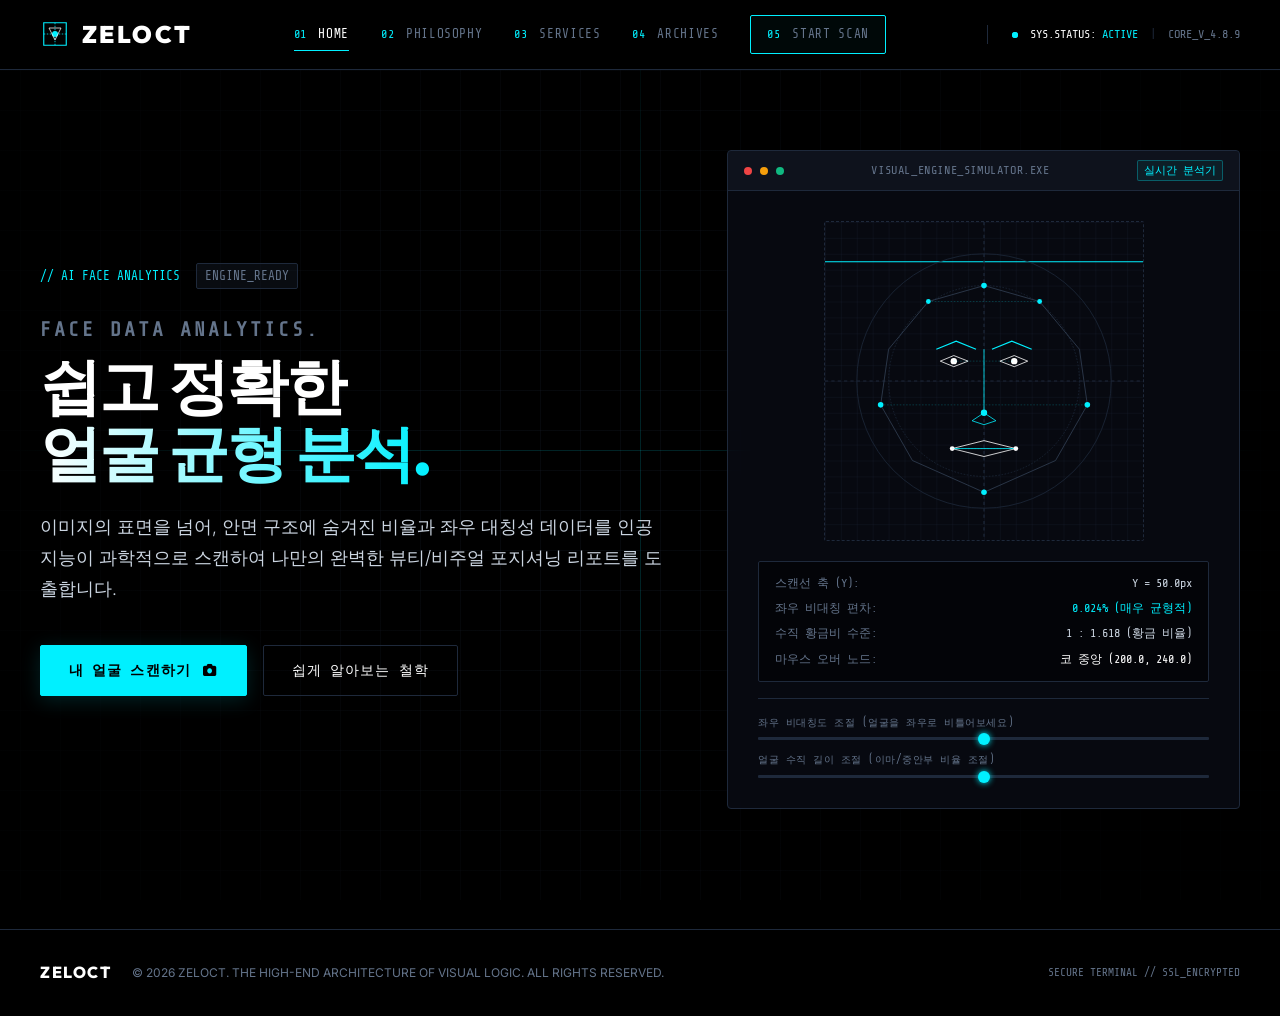
==== commit d5e1db35: "feat: Restructure ZELOCT to multi-page architecture with simplified copy" ====
--- a/index.html
+++ b/index.html
@@ -3,8 +3,8 @@
 <head>
     <meta charset="UTF-8">
     <meta name="viewport" content="width=device-width, initial-scale=1.0">
-    <title>ZELOCT | The High-End Architecture of Visual Logic</title>
-    <meta name="description" content="AI 페이스 데이터 분석과 정교한 시각적 논리를 결합하여 무형의 가치를 정밀하게 규격화하는 기술적 분석 플랫폼 ZELOCT.">
+    <title>ZELOCT | 홈 - 안면 균형 및 황금비 분석 AI 플랫폼</title>
+    <meta name="description" content="AI 페이스 분석과 정교한 시각 논리를 결합하여, 직관을 넘어 객관적인 데이터로 얼굴의 균형과 황금비를 찾아내는 플랫폼 ZELOCT.">
     <!-- Google Fonts -->
     <link rel="preconnect" href="https://fonts.googleapis.com">
     <link rel="preconnect" href="https://fonts.gstatic.com" crossorigin>
@@ -19,13 +19,13 @@
     <div class="symmetrical-axis-x"></div>
     <div class="symmetrical-axis-y"></div>
     <div class="custom-cursor-tracker">
-        <span class="coord-val">X: 000.00 Y: 000.00</span>
+        <span class="coord-val">X: 00.00% Y: 00.00%</span>
     </div>
 
     <!-- System Header -->
     <header class="system-header">
         <div class="header-container">
-            <a href="#" class="logo-area">
+            <a href="index.html" class="logo-area">
                 <span class="logo-symbol">
                     <svg viewBox="0 0 40 40" width="30" height="30">
                         <polygon points="5,5 35,5 35,35 5,35" fill="none" stroke="#00F0FF" stroke-width="1.5" />
@@ -38,11 +38,11 @@
                 <span class="logo-text">ZELOCT</span>
             </a>
             <nav class="nav-links">
-                <a href="#hero" class="nav-item active"><span class="nav-num">01</span> HERO</a>
-                <a href="#about" class="nav-item"><span class="nav-num">02</span> PHILOSOPHY</a>
-                <a href="#services" class="nav-item"><span class="nav-num">03</span> SERVICES</a>
-                <a href="#dashboard" class="nav-item"><span class="nav-num">04</span> DASHBOARD</a>
-                <a href="#contact" class="nav-item nav-btn"><span class="nav-num">05</span> RUN ENGINE</a>
+                <a href="index.html" class="nav-item active"><span class="nav-num">01</span> HOME</a>
+                <a href="about.html" class="nav-item"><span class="nav-num">02</span> PHILOSOPHY</a>
+                <a href="services.html" class="nav-item"><span class="nav-num">03</span> SERVICES</a>
+                <a href="dashboard.html" class="nav-item"><span class="nav-num">04</span> ARCHIVES</a>
+                <a href="contact.html" class="nav-item nav-btn"><span class="nav-num">05</span> START SCAN</a>
             </nav>
             <div class="system-status-indicator">
                 <span class="status-dot-pulse"></span>
@@ -62,23 +62,23 @@
                 <div class="hero-layout">
                     <div class="hero-info">
                         <div class="system-tag">
-                            <span class="tag-accent">// INITIALIZATION</span>
-                            <span class="tag-version">SYS_BOOT_OK</span>
+                            <span class="tag-accent">// AI FACE ANALYTICS</span>
+                            <span class="tag-version">ENGINE_READY</span>
                         </div>
                         <h1 class="hero-title">
                             <span class="title-sub">FACE DATA ANALYTICS.</span>
-                            <span class="title-main">WE DECODE THE<br><span class="gradient-text">VISUAL LOGIC.</span></span>
+                            <span class="title-main">쉽고 정확한<br><span class="gradient-text">얼굴 균형 분석.</span></span>
                         </h1>
                         <p class="hero-desc">
-                            이미지의 표면을 넘어, 안면 구조에 숨겨진 객체 데이터를 추출하고 완벽한 시각적 논리로 정립합니다.
+                            이미지의 표면을 넘어, 안면 구조에 숨겨진 비율과 좌우 대칭성 데이터를 인공지능이 과학적으로 스캔하여 나만의 완벽한 뷰티/비주얼 포지셔닝 리포트를 도출합니다.
                         </p>
                         <div class="hero-actions">
-                            <a href="#contact" class="btn btn-primary">
-                                <span class="btn-text">START ENGINE</span>
-                                <span class="btn-icon"><i class="fa-solid fa-terminal"></i></span>
+                            <a href="contact.html" class="btn btn-primary">
+                                <span class="btn-text">내 얼굴 스캔하기</span>
+                                <span class="btn-icon"><i class="fa-solid fa-camera"></i></span>
                             </a>
-                            <a href="#about" class="btn btn-secondary">
-                                <span class="btn-text">EXPLORE SYSTEM</span>
+                            <a href="about.html" class="btn btn-secondary">
+                                <span class="btn-text">쉽게 알아보는 철학</span>
                             </a>
                         </div>
                     </div>
@@ -90,7 +90,7 @@
                                 <span class="dot green"></span>
                             </div>
                             <div class="header-title-text">VISUAL_ENGINE_SIMULATOR.EXE</div>
-                            <div class="header-status">LIVESCAN</div>
+                            <div class="header-status">실시간 분석기</div>
                         </div>
                         <div class="visualizer-content">
                             <!-- SVG Animated Facial Wireframe Grid -->
@@ -101,10 +101,6 @@
                                         <pattern id="small-grid" width="20" height="20" patternUnits="userSpaceOnUse">
                                             <path d="M 20 0 L 0 0 0 20" fill="none" stroke="#1E293B" stroke-width="0.5" />
                                         </pattern>
-                                        <linearGradient id="neon-glow" x1="0%" y1="0%" x2="100%" y2="100%">
-                                            <stop offset="0%" stop-color="#00F0FF" stop-opacity="0.8"/>
-                                            <stop offset="100%" stop-color="#003CFF" stop-opacity="0.2"/>
-                                        </linearGradient>
                                     </defs>
                                     <rect width="100%" height="100%" fill="url(#small-grid)" />
                                     
@@ -118,10 +114,8 @@
                                     <!-- Symmetrical Guide Circles -->
                                     <circle cx="200" cy="200" r="160" fill="none" stroke="#1E293B" stroke-width="1" />
                                     <circle cx="200" cy="200" r="120" fill="none" stroke="#1E293B" stroke-dasharray="2,2" stroke-width="1" />
-                                    <circle cx="200" cy="200" r="60" fill="none" stroke="#1E293B" stroke-width="0.75" />
-
-                                    <!-- Face Vector Wireframe (Abstract Points & Lines) -->
-                                    <!-- Outer Contour -->
+
+                                    <!-- Face Vector Wireframe -->
                                     <polygon id="face-contour" points="200,80 270,100 320,160 330,230 290,300 200,340 110,300 70,230 80,160 130,100" fill="none" stroke="#334155" stroke-width="1" />
                                     
                                     <!-- Inner features - Eyebrows & Eyes -->
@@ -143,20 +137,19 @@
                                     <polygon id="mouth" points="160,285 200,275 240,285 200,295" fill="none" stroke="#FFFFFF" stroke-width="1" />
                                     <line x1="160" y1="285" x2="240" y2="285" stroke="#00F0FF" stroke-width="1" />
 
-                                    <!-- Symmetrical Analysis Nodes (Dots) -->
+                                    <!-- Symmetrical Analysis Nodes -->
                                     <g id="analysis-nodes">
-                                        <!-- Nose point -->
-                                        <circle cx="200" cy="240" r="4" class="node-pulse" fill="#00F0FF" data-name="NOSE_CENTER" />
-                                        <circle cx="200" cy="80" r="3.5" class="node-pulse" fill="#00F0FF" data-name="TRICHION" />
-                                        <circle cx="200" cy="340" r="3.5" class="node-pulse" fill="#00F0FF" data-name="MENTON" />
-                                        <circle cx="162" cy="175" r="4" class="node-pulse" fill="#FFFFFF" data-name="PUPIL_L" />
-                                        <circle cx="238" cy="175" r="4" class="node-pulse" fill="#FFFFFF" data-name="PUPIL_R" />
-                                        <circle cx="130" cy="100" r="3" fill="#00F0FF" data-name="FRONT_L" />
-                                        <circle cx="270" cy="100" r="3" fill="#00F0FF" data-name="FRONT_R" />
-                                        <circle cx="70" cy="230" r="3.5" fill="#00F0FF" data-name="ZYGION_L" />
-                                        <circle cx="330" cy="230" r="3.5" fill="#00F0FF" data-name="ZYGION_R" />
-                                        <circle cx="160" cy="285" r="3" fill="#FFFFFF" data-name="CHILION_L" />
-                                        <circle cx="240" cy="285" r="3" fill="#FFFFFF" data-name="CHILION_R" />
+                                        <circle cx="200" cy="240" r="4" class="node-pulse" fill="#00F0FF" data-name="코 중앙" />
+                                        <circle cx="200" cy="80" r="3.5" class="node-pulse" fill="#00F0FF" data-name="이마 끝" />
+                                        <circle cx="200" cy="340" r="3.5" class="node-pulse" fill="#00F0FF" data-name="턱 끝" />
+                                        <circle cx="162" cy="175" r="4" class="node-pulse" fill="#FFFFFF" data-name="왼쪽 눈동자" />
+                                        <circle cx="238" cy="175" r="4" class="node-pulse" fill="#FFFFFF" data-name="오른쪽 눈동자" />
+                                        <circle cx="130" cy="100" r="3" fill="#00F0FF" data-name="이마 왼쪽" />
+                                        <circle cx="270" cy="100" r="3" fill="#00F0FF" data-name="이마 오른쪽" />
+                                        <circle cx="70" cy="230" r="3.5" fill="#00F0FF" data-name="왼쪽 광대" />
+                                        <circle cx="330" cy="230" r="3.5" fill="#00F0FF" data-name="오른쪽 광대" />
+                                        <circle cx="160" cy="285" r="3" fill="#FFFFFF" data-name="입꼬리 왼쪽" />
+                                        <circle cx="240" cy="285" r="3" fill="#FFFFFF" data-name="입꼬리 오른쪽" />
                                     </g>
 
                                     <!-- Coordinate Annotation Lines -->
@@ -171,502 +164,21 @@
                             
                             <!-- Real-time scanning telemetry overlay -->
                             <div class="telemetry-box">
-                                <div class="telemetry-row"><span class="tel-label">SCANNING_AXIS:</span> <span class="tel-value" id="tel-axis">Y = 142.4px</span></div>
-                                <div class="telemetry-row"><span class="tel-label">ASYMMETRY_IDX:</span> <span class="tel-value cyan-txt" id="tel-asym">0.024% (OPTIMAL)</span></div>
-                                <div class="telemetry-row"><span class="tel-label">RATIO_PHI:</span> <span class="tel-value" id="tel-phi">1 : 1.618 (GOLDEN)</span></div>
-                                <div class="telemetry-row"><span class="tel-label">ACTIVE_NODE:</span> <span class="tel-value white-txt" id="tel-node">NOSE_CENTER (200.0, 240.0)</span></div>
-                            </div>
-
+                                <div class="telemetry-row"><span class="tel-label">스캔선 축 (Y):</span> <span class="tel-value" id="tel-axis">Y = 142.4px</span></div>
+                                <div class="telemetry-row"><span class="tel-label">좌우 비대칭 편차:</span> <span class="tel-value cyan-txt" id="tel-asym">0.024% (매우 균형적)</span></div>
+                                <div class="telemetry-row"><span class="tel-label">수직 황금비 수준:</span> <span class="tel-value" id="tel-phi">1 : 1.618 (황금 비율)</span></div>
+                                <div class="telemetry-row"><span class="tel-label">마우스 오버 노드:</span> <span class="tel-value white-txt" id="tel-node">코 중앙 (200.0, 240.0)</span></div>
+                            </div>
+
+                            <!-- Interactive Simulator Sliders -->
                             <div class="interactive-sliders">
                                 <div class="slider-group">
-                                    <label>HORIZONTAL SYMMETRY</label>
+                                    <label>좌우 비대칭도 조절 (얼굴을 좌우로 비틀어보세요)</label>
                                     <input type="range" id="slider-symmetry" min="-30" max="30" value="0">
                                 </div>
                                 <div class="slider-group">
-                                    <label>VERTICAL LENGTH RATIO</label>
+                                    <label>얼굴 수직 길이 조절 (이마/중안부 비율 조절)</label>
                                     <input type="range" id="slider-ratio" min="70" max="130" value="100">
-                                </div>
-                            </div>
-                        </div>
-                    </div>
-                </div>
-            </div>
-            
-            <div class="section-scroll-indicator">
-                <span class="scroll-label">SCROLL TO CODE LOGIC</span>
-                <span class="scroll-arrow"><i class="fa-solid fa-chevron-down"></i></span>
-            </div>
-        </section>
-
-        <!-- LAYER 02: ABOUT US (BRAND PHILOSOPHY) -->
-        <section id="about" class="about-section">
-            <div class="section-container">
-                <div class="section-badge">// LAYER 02: BRAND PHILOSOPHY</div>
-                <div class="about-grid">
-                    <!-- Left: Bold Typography and Grid -->
-                    <div class="about-visual">
-                        <div class="brand-typo-container">
-                            <h2 class="huge-brand-title">ZELOCT</h2>
-                            <div class="grid-coordinate-block">
-                                <div class="matrix-box">
-                                    <span class="matrix-elem">M00: 0.982</span>
-                                    <span class="matrix-elem">M01: -0.124</span>
-                                    <span class="matrix-elem">M02: 0.000</span>
-                                    <span class="matrix-elem">M10: 0.124</span>
-                                    <span class="matrix-elem">M11: 0.982</span>
-                                    <span class="matrix-elem">M12: 0.000</span>
-                                    <span class="matrix-elem">M20: 14.52</span>
-                                    <span class="matrix-elem">M21: -32.81</span>
-                                    <span class="matrix-elem">M22: 1.000</span>
-                                </div>
-                                <div class="tech-wireframe-deco">
-                                    <div class="line-x"></div>
-                                    <div class="line-y"></div>
-                                    <div class="circle-point"></div>
-                                    <div class="tech-angle">124.62°</div>
-                                </div>
-                            </div>
-                        </div>
-                    </div>
-                    <!-- Right: Cold/Dry Statement -->
-                    <div class="about-content">
-                        <h3 class="about-subheading">THE HIGH-END ARCHITECTURE OF VISUAL LOGIC</h3>
-                        <div class="cold-statement">
-                            <p class="statement-para">
-                                ZELOCT는 주관적인 인상 비평이나 모호한 감성을 신뢰하지 않습니다. 우리는 인간의 페이스 이미지에서 정밀한 좌표 데이터를 추출하여 시스템적으로 분류합니다.
-                            </p>
-                            <p class="statement-paraHighlight">
-                                스캔된 시각적 본질(Visual Essence)을 정교한 성장 그래픽 축 위에 매핑하여, 대상이 지닌 객관적인 미적 구조와 가치를 증명합니다.
-                            </p>
-                        </div>
-                        <div class="tech-signature">
-                            <div class="signature-line"></div>
-                            <div class="signature-meta">
-                                <span>PLATFORM INSTANCE: ARCHITECT_Z</span>
-                                <span>DATE: 2026_06_01</span>
-                            </div>
-                        </div>
-                    </div>
-                </div>
-            </div>
-        </section>
-
-        <!-- LAYER 03: CORE SERVICES -->
-        <section id="services" class="services-section">
-            <div class="section-container">
-                <div class="section-badge">// LAYER 03: CORE SERVICES</div>
-                <h2 class="section-title">SYSTEM ALGORITHMS</h2>
-                
-                <div class="services-grid">
-                    <!-- Service 01 -->
-                    <div class="service-card">
-                        <div class="service-num">01</div>
-                        <div class="service-status">// STAGE_01: COMPUTING</div>
-                        <h3 class="service-name">안면 데이터 연산<br><span class="service-sub">Face Data Computing</span></h3>
-                        <p class="service-desc">
-                            입력된 이미지에서 안면의 비율, 대칭성, 고유의 텍스트 데이터를 정밀하게 디코딩하여 객관적인 수치로 분류하는 첫 번째 알고리즘 단계입니다.
-                        </p>
-                        <div class="service-interactive-console">
-                            <span class="console-tab">console.log</span>
-                            <div class="console-lines">
-                                <span class="line-item">&gt; extract_ratio_values()</span>
-                                <span class="line-item green-txt">&gt; done. phi_ratio = 1.618</span>
-                                <span class="line-item">&gt; calc_asymmetry(face_mesh)</span>
-                                <span class="line-item cyan-txt">&gt; delta_x: 0.002, delta_y: 0.001</span>
-                            </div>
-                        </div>
-                    </div>
-
-                    <!-- Service 02 -->
-                    <div class="service-card">
-                        <div class="service-num">02</div>
-                        <div class="service-status">// STAGE_02: MAPPING</div>
-                        <h3 class="service-name">비주얼 로직 매핑<br><span class="service-sub">Visual Logic Mapping</span></h3>
-                        <p class="service-desc">
-                            해체된 안면 데이터를 ZELOCT 고유의 2차원/3차원 매트릭스 좌표계 위에 배치하여, 대상의 시각적 카테고리와 아키텍처적 위치를 확정하는 작업입니다.
-                        </p>
-                        <div class="service-interactive-console">
-                            <span class="console-tab">matrix_2d.map</span>
-                            <div class="matrix-map-visualization">
-                                <div class="grid-dot point-active" style="top: 30%; left: 70%;"></div>
-                                <div class="grid-line-h"></div>
-                                <div class="grid-line-v"></div>
-                                <span class="axis-lbl-y">STRUCTURAL</span>
-                                <span class="axis-lbl-x">SYMMETRIC</span>
-                            </div>
-                        </div>
-                    </div>
-
-                    <!-- Service 03 -->
-                    <div class="service-card">
-                        <div class="service-num">03</div>
-                        <div class="service-status">// STAGE_03: PROFILING</div>
-                        <h3 class="service-name">구조적 프로파일링<br><span class="service-sub">Structural Profiling</span></h3>
-                        <p class="service-desc">
-                            도출된 시각적 논리와 포지셔닝 데이터를 통합하여, 비즈니스나 개인 브랜드에 즉시 플러그인(Plug-in) 가능한 최종 시스템 리포트와 분석 프로필 솔루션을 제공합니다.
-                        </p>
-                        <div class="service-interactive-console">
-                            <span class="console-tab">build.report</span>
-                            <div class="console-lines">
-                                <span class="line-item">&gt; generate_pdf_matrix()</span>
-                                <span class="line-item">&gt; linking_personal_brand_api</span>
-                                <span class="line-item yellow-txt">&gt; packaging report_v4.zip</span>
-                                <span class="line-item cyan-txt">&gt; system status: ready_to_export</span>
-                            </div>
-                        </div>
-                    </div>
-                </div>
-            </div>
-        </section>
-
-        <!-- LAYER 04: SYSTEM DASHBOARD (PORTFOLIO) -->
-        <section id="dashboard" class="dashboard-section">
-            <div class="section-container">
-                <div class="section-badge">// LAYER 04: SYSTEM DASHBOARD</div>
-                <div class="section-title-area">
-                    <h2 class="section-title">OPERATIONAL ARCHIVES</h2>
-                    <p class="section-subtitle">실제 프로젝트와 아키텍처 케이스를 코드 에디터 스타일의 대시보드로 아카이빙합니다.</p>
-                </div>
-
-                <div class="dashboard-wrapper">
-                    <!-- Dashboard Navigation Tabs -->
-                    <div class="dashboard-tabs">
-                        <button class="tab-btn active" data-target="entry-01">
-                            <span class="tab-icon"><i class="fa-solid fa-database"></i></span>
-                            <span class="tab-name">DATA ENTRY 01</span>
-                            <span class="tab-file">face_analysis_db.json</span>
-                        </button>
-                        <button class="tab-btn" data-target="entry-02">
-                            <span class="tab-icon"><i class="fa-solid fa-chart-line"></i></span>
-                            <span class="tab-name">DATA ENTRY 02</span>
-                            <span class="tab-file">visual_logic_report.py</span>
-                        </button>
-                        <button class="tab-btn" data-target="entry-03">
-                            <span class="tab-icon"><i class="fa-solid fa-vials"></i></span>
-                            <span class="tab-name">DATA ENTRY 03</span>
-                            <span class="tab-file">choice_experiment.md</span>
-                        </button>
-                    </div>
-
-                    <!-- Dashboard Content Panel -->
-                    <div class="dashboard-panel">
-                        <div class="panel-header">
-                            <div class="file-path">// repository / archives / <span id="active-file-name">face_analysis_db.json</span></div>
-                            <div class="panel-actions">
-                                <span class="btn-indicator font-mono">UTF-8</span>
-                                <span class="btn-indicator font-mono cyan-txt">READY</span>
-                            </div>
-                        </div>
-                        
-                        <div class="panel-body">
-                            <!-- Tab 1 Content -->
-                            <div id="entry-01" class="tab-content active">
-                                <div class="code-editor-layout">
-                                    <div class="line-numbers">
-                                        <span>1</span><span>2</span><span>3</span><span>4</span><span>5</span><span>6</span><span>7</span><span>8</span><span>9</span><span>10</span><span>11</span><span>12</span><span>13</span><span>14</span><span>15</span><span>16</span>
-                                    </div>
-                                    <div class="code-viewport">
-<pre><code>{
-  <span class="json-key">"archive_id"</span>: <span class="json-val">"Z-DB-2026"</span>,
-  <span class="json-key">"case_title"</span>: <span class="json-val">"Face Analysis Database"</span>,
-  <span class="json-key">"extract_status"</span>: <span class="json-val">"COMPLETE"</span>,
-  <span class="json-key">"visual_graphics"</span>: {
-    <span class="json-key">"wireframe_count"</span>: <span class="json-num">1024</span>,
-    <span class="json-key">"resolution_grid"</span>: <span class="json-val">"0.01mm"</span>,
-    <span class="json-key">"vectors_computed"</span>: <span class="json-num">503920</span>
-  },
-  <span class="json-key">"core_metrics"</span>: {
-    <span class="json-key">"facial_asymmetry_avg"</span>: <span class="json-num">0.031</span>,
-    <span class="json-key">"golden_ratio_fit_rate"</span>: <span class="json-val">"98.42%"</span>
-  },
-  <span class="json-key">"description"</span>: <span class="json-val">"안면 데이터 추출 과정 및 고도의 시각화 그래픽 데이터가 집약된 ZELOCT 시스템 아카이브."</span>
-}</code></pre>
-                                    </div>
-                                    <div class="dashboard-preview-panel">
-                                        <div class="preview-title">VISUAL ARCHIVE PREVIEW</div>
-                                        <div class="preview-visual">
-                                            <!-- Interactive mini node-matrix graph -->
-                                            <div class="node-graph-mini">
-                                                <div class="line-conn animate-pulse" style="width: 80%; height: 1px; top: 50%; left: 10%; transform: rotate(15deg);"></div>
-                                                <div class="line-conn animate-pulse" style="width: 70%; height: 1px; top: 40%; left: 15%; transform: rotate(-25deg);"></div>
-                                                <div class="line-conn animate-pulse" style="width: 50%; height: 1px; top: 60%; left: 25%; transform: rotate(45deg);"></div>
-                                                <div class="mini-node" style="top: 30%; left: 20%;" data-tooltip="NOD_X1"></div>
-                                                <div class="mini-node" style="top: 50%; left: 80%;" data-tooltip="NOD_X2"></div>
-                                                <div class="mini-node" style="top: 70%; left: 40%;" data-tooltip="NOD_X3"></div>
-                                                <div class="mini-node" style="top: 20%; left: 60%;" data-tooltip="NOD_X4"></div>
-                                            </div>
-                                            <div class="preview-telemetry font-mono">
-                                                GRID_REF: 489.12<br>
-                                                CALIB: OK [0.03s]<br>
-                                                RENDER_ENGINE: WEBGL_2
-                                            </div>
-                                        </div>
-                                    </div>
-                                </div>
-                            </div>
-
-                            <!-- Tab 2 Content -->
-                            <div id="entry-02" class="tab-content">
-                                <div class="code-editor-layout">
-                                    <div class="line-numbers">
-                                        <span>1</span><span>2</span><span>3</span><span>4</span><span>5</span><span>6</span><span>7</span><span>8</span><span>9</span><span>10</span><span>11</span><span>12</span><span>13</span><span>14</span><span>15</span><span>16</span>
-                                    </div>
-                                    <div class="code-viewport">
-<pre><code><span class="py-keyword">import</span> numpy <span class="py-keyword">as</span> np
-<span class="py-keyword">from</span> zeloct_core <span class="py-keyword">import</span> FaceArchitecture
-
-<span class="py-keyword">def</span> <span class="py-def">build_positioning_map</span>(client_matrix):
-    <span class="py-comment"># 카테고리별 포지셔닝 맵과 정밀 축 매핑 분석</span>
-    architect = FaceArchitecture(precision=<span class="py-val">"HIGH"</span>)
-    coordinates = architect.map_to_2d_axes(client_matrix)
-    
-    x_axis = coordinates.symmetry_index
-    y_axis = coordinates.structural_density
-    
-    print(<span class="py-val">f"Mapping coordinate determined: X={x_axis}, Y={y_axis}"</span>)
-    <span class="py-keyword">return</span> architect.generate_final_report(coordinates)
-
-<span class="py-comment"># Report instance executed successfully.</span></code></pre>
-                                    </div>
-                                    <div class="dashboard-preview-panel">
-                                        <div class="preview-title">MATRIX POSITIONING CHART</div>
-                                        <div class="preview-visual">
-                                            <!-- Graph coordinate map -->
-                                            <div class="coordinate-map">
-                                                <div class="axis-x"></div>
-                                                <div class="axis-y"></div>
-                                                <div class="quadrant-label q1">CLASSIC</div>
-                                                <div class="quadrant-label q2">MODERN</div>
-                                                <div class="quadrant-label q3">DYNAMIC</div>
-                                                <div class="quadrant-label q4">STRUCTURAL</div>
-                                                <!-- Dynamic positioning point -->
-                                                <div class="map-point pulsing" style="bottom: 70%; left: 65%;"></div>
-                                            </div>
-                                            <div class="preview-telemetry font-mono">
-                                                MAP_POS: Q1 (65.0, 70.0)<br>
-                                                LABEL: HIGH-END CLASSIC<br>
-                                                CONFIDENCE: 99.87%
-                                            </div>
-                                        </div>
-                                    </div>
-                                </div>
-                            </div>
-
-                            <!-- Tab 3 Content -->
-                            <div id="entry-03" class="tab-content">
-                                <div class="code-editor-layout">
-                                    <div class="line-numbers">
-                                        <span>1</span><span>2</span><span>3</span><span>4</span><span>5</span><span>6</span><span>7</span><span>8</span><span>9</span><span>10</span><span>11</span><span>12</span><span>13</span><span>14</span><span>15</span><span>16</span>
-                                    </div>
-                                    <div class="code-viewport">
-<pre><code># The Choice Experiment
-시각 데이터 시스템을 공간과 체험으로 확장했던 브랜드 런칭 이벤트의 수치 및 도표 중심 기록.
-
-## Experiment Metrics
-- **Total Engaged Terminals**: 5,291 Devices
-- **Visual Grid Generation Latency**: Avg 420ms
-- **User Classification Accuracy**: 97.8%
-
-## Spatial Data Architecture
-- 3D Hologram Projection calibration coordinate: `[x:42.5, y:-12.4, z:90.1]`
-- Light wavelength axis: 480nm Electric Cyan
-- Dynamic feedback loop status: **STABLE**</code></pre>
-                                    </div>
-                                    <div class="dashboard-preview-panel">
-                                        <div class="preview-title">EVENT ARCHITECT METRIC</div>
-                                        <div class="preview-visual">
-                                            <!-- Interactive metric bar chart representation -->
-                                            <div class="bar-chart-visualization">
-                                                <div class="bar-item">
-                                                    <span class="bar-label">SYSTEM_LOAD</span>
-                                                    <div class="bar-track"><div class="bar-fill" style="width: 42%;"></div></div>
-                                                    <span class="bar-val">42%</span>
-                                                </div>
-                                                <div class="bar-item">
-                                                    <span class="bar-label">ACCURACY_IDX</span>
-                                                    <div class="bar-track"><div class="bar-fill cyan-bg" style="width: 97.8%;"></div></div>
-                                                    <span class="bar-val">97.8%</span>
-                                                </div>
-                                                <div class="bar-item">
-                                                    <span class="bar-label">RETENTION_RATE</span>
-                                                    <div class="bar-track"><div class="bar-fill" style="width: 88%;"></div></div>
-                                                    <span class="bar-val">88%</span>
-                                                </div>
-                                            </div>
-                                            <div class="preview-telemetry font-mono">
-                                                DEVICES: 5,291 ACTIVE<br>
-                                                DB_SYNC: SYNCHRONIZED<br>
-                                                LOC: SEOUL CORE AREA
-                                            </div>
-                                        </div>
-                                    </div>
-                                </div>
-                            </div>
-                        </div>
-                    </div>
-                </div>
-            </div>
-        </section>
-
-        <!-- LAYER 05: CONTACT & INPUT (ANALYSIS REQUEST) -->
-        <section id="contact" class="contact-section">
-            <div class="section-container">
-                <div class="section-badge">// LAYER 05: ZELOCT ENGINE CONTROL PANEL</div>
-                <div class="contact-grid">
-                    <!-- Left info side -->
-                    <div class="contact-intro">
-                        <h2 class="contact-main-title">START ZELOCT ENGINE.</h2>
-                        <p class="contact-subtitle">
-                            분석을 원하는 이미지 소스나 파일 데이터를 제출해 주세요.<br>정밀 스캔 후 객관적인 시각적 논리 리포트가 즉각 도출됩니다.
-                        </p>
-                        
-                        <div class="terminal-logs-box">
-                            <div class="terminal-header">
-                                <span class="term-dot"></span>
-                                <span class="term-title">ZELOCT_ENGINE_LOGS</span>
-                            </div>
-                            <div class="terminal-body-text" id="engine-log-container">
-                                <p class="log-line text-muted">[SYSTEM] Engine status: IDLE</p>
-                                <p class="log-line text-muted">[SYSTEM] Awaiting client identification token...</p>
-                            </div>
-                        </div>
-                    </div>
-
-                    <!-- Right form side -->
-                    <div class="contact-form-panel">
-                        <form id="zeloct-engine-form" class="custom-form">
-                            <!-- Client ID & Company -->
-                            <div class="form-row">
-                                <div class="input-group">
-                                    <label for="client-id" class="input-label">CLIENT ID / COMPANY</label>
-                                    <div class="input-wrapper">
-                                        <span class="input-prefix">&gt;</span>
-                                        <input type="text" id="client-id" placeholder="e.g. CORE_ARCHITECT" required>
-                                    </div>
-                                </div>
-                            </div>
-
-                            <!-- Target Data Link / File Upload -->
-                            <div class="form-row">
-                                <div class="input-group">
-                                    <label for="target-data" class="input-label">TARGET DATA LINK / FILE</label>
-                                    <div class="input-wrapper">
-                                        <span class="input-prefix"><i class="fa-solid fa-link"></i></span>
-                                        <input type="url" id="target-data" placeholder="https://database.visual/source-img.jpg" required>
-                                    </div>
-                                    <div class="file-upload-alternative">
-                                        <span class="or-divider">OR</span>
-                                        <label for="file-upload-input" class="file-upload-btn">
-                                            <i class="fa-solid fa-cloud-arrow-up"></i> UPLOAD FACE MESH FILE (.json / .png)
-                                        </label>
-                                        <input type="file" id="file-upload-input" style="display: none;">
-                                        <span id="file-name-display" class="file-name-txt">No file selected</span>
-                                    </div>
-                                </div>
-                            </div>
-
-                            <!-- Specification Settings -->
-                            <div class="form-row">
-                                <div class="input-group">
-                                    <label for="spec-settings" class="input-label">SPECIFICATION SETTINGS</label>
-                                    <div class="select-wrapper">
-                                        <select id="spec-settings">
-                                            <option value="high-precision">HIGH-PRECISION SCANNED MATRIX (0.01mm)</option>
-                                            <option value="standard">STANDARD RATIO ANALYSIS (0.05mm)</option>
-                                            <option value="structural-only">STRUCTURAL SYMMETRY ONLY</option>
-                                        </select>
-                                        <span class="select-arrow"><i class="fa-solid fa-caret-down"></i></span>
-                                    </div>
-                                </div>
-                            </div>
-
-                            <!-- SUBMIT DATA -->
-                            <div class="form-row pt-4">
-                                <button type="submit" class="submit-btn" id="submit-engine-btn">
-                                    <span class="btn-glow-layer"></span>
-                                    <span class="submit-btn-text">[SUBMIT DATA]</span>
-                                    <span class="submit-btn-scanner"></span>
-                                </button>
-                            </div>
-                        </form>
-                    </div>
-                </div>
-
-                <!-- SCANNING REPORT SIMULATOR MODAL (Invisible by default, pops up after submission) -->
-                <div class="report-overlay" id="report-modal">
-                    <div class="report-modal-content">
-                        <div class="report-header">
-                            <div class="report-hdr-left">
-                                <span class="logo-symbol mini">
-                                    <svg viewBox="0 0 40 40" width="20" height="20">
-                                        <polygon points="5,5 35,5 35,35 5,35" fill="none" stroke="#00F0FF" stroke-width="2" />
-                                        <circle cx="20" cy="20" r="4" fill="#00F0FF" />
-                                    </svg>
-                                </span>
-                                <span class="report-title">ZELOCT DECODED STRUCTURAL PROFILE</span>
-                            </div>
-                            <button class="close-report-btn" id="close-modal-btn">&times;</button>
-                        </div>
-
-                        <div class="report-grid">
-                            <!-- Radar/Telemetry Area -->
-                            <div class="report-graph-col">
-                                <div class="radar-box">
-                                    <div class="radar-scan-line"></div>
-                                    <svg viewBox="0 0 200 200" width="100%" height="100%">
-                                        <polygon points="100,20 180,100 100,180 20,100" fill="none" stroke="#1E293B" stroke-width="1" />
-                                        <polygon points="100,45 155,100 100,155 45,100" fill="none" stroke="#1E293B" stroke-dasharray="2,2" stroke-width="1" />
-                                        <line x1="100" y1="20" x2="100" y2="180" stroke="#1E293B" stroke-width="1" />
-                                        <line x1="20" y1="100" x2="180" y2="100" stroke="#1E293B" stroke-width="1" />
-                                        <!-- Decoded data polygon (Dynamic) -->
-                                        <polygon id="decoded-polygon" points="100,35 162,100 100,165 38,100" fill="rgba(0, 240, 255, 0.15)" stroke="#00F0FF" stroke-width="2" />
-                                        <!-- Point indicators -->
-                                        <circle cx="100" cy="35" r="4" fill="#FFFFFF" stroke="#00F0FF" stroke-width="1" />
-                                        <circle cx="162" cy="100" r="4" fill="#FFFFFF" stroke="#00F0FF" stroke-width="1" />
-                                        <circle cx="100" cy="165" r="4" fill="#FFFFFF" stroke="#00F0FF" stroke-width="1" />
-                                        <circle cx="38" cy="100" r="4" fill="#FFFFFF" stroke="#00F0FF" stroke-width="1" />
-                                    </svg>
-                                    <div class="radar-label top">SYMMETRY</div>
-                                    <div class="radar-label right">STRUCTURAL</div>
-                                    <div class="radar-label bottom">PROPORTION</div>
-                                    <div class="radar-label left">HARMONY</div>
-                                </div>
-                            </div>
-
-                            <!-- Values Area -->
-                            <div class="report-info-col">
-                                <div class="report-meta-box">
-                                    <div class="meta-row"><span>CLIENT:</span> <span class="cyan-txt" id="rep-client-id">UNKNOWN</span></div>
-                                    <div class="meta-row"><span>ENGINE_VER:</span> <span>Z-DECODE-4.8.9</span></div>
-                                    <div class="meta-row"><span>SCANNED_AT:</span> <span id="rep-scanned-time">2026-06-01 16:14:40</span></div>
-                                </div>
-
-                                <div class="report-scores">
-                                    <div class="score-card">
-                                        <span class="score-label">VISUAL ENERGY COEFFICIENT</span>
-                                        <span class="score-num">94.85<span class="score-unit">/100</span></span>
-                                    </div>
-                                    <div class="score-card">
-                                        <span class="score-label">BILATERAL DEVIATION</span>
-                                        <span class="score-num">0.012<span class="score-unit">mm</span></span>
-                                    </div>
-                                    <div class="score-card">
-                                        <span class="score-label">CLASSIFICATION CATEGORY</span>
-                                        <span class="score-num cyan-txt">NEO-CLASSICAL</span>
-                                    </div>
-                                </div>
-
-                                <div class="report-conclusion">
-                                    <h4>ARCHITECTURAL INTERPRETATION</h4>
-                                    <p id="report-text">
-                                        스캔된 이미지의 페이스 데이터 연산 결과, 대상은 오차 범위 0.012mm 수준의 완벽에 가까운 비주얼 아키텍처 대칭성을 지니고 있습니다. 이는 이성적이고 구조화된 감각을 구현하며 비즈니스 및 브랜드 포지셔닝에 있어 신뢰도 높고 고도화된 정형의 논리적 가치를 매핑할 수 있음을 증명합니다.
-                                    </p>
-                                </div>
-
-                                <div class="report-footer">
-                                    <button class="btn btn-primary w-full" id="export-report-btn">
-                                        <span><i class="fa-solid fa-file-pdf"></i> EXPORT TO SECURE PDF</span>
-                                    </button>
                                 </div>
                             </div>
                         </div>
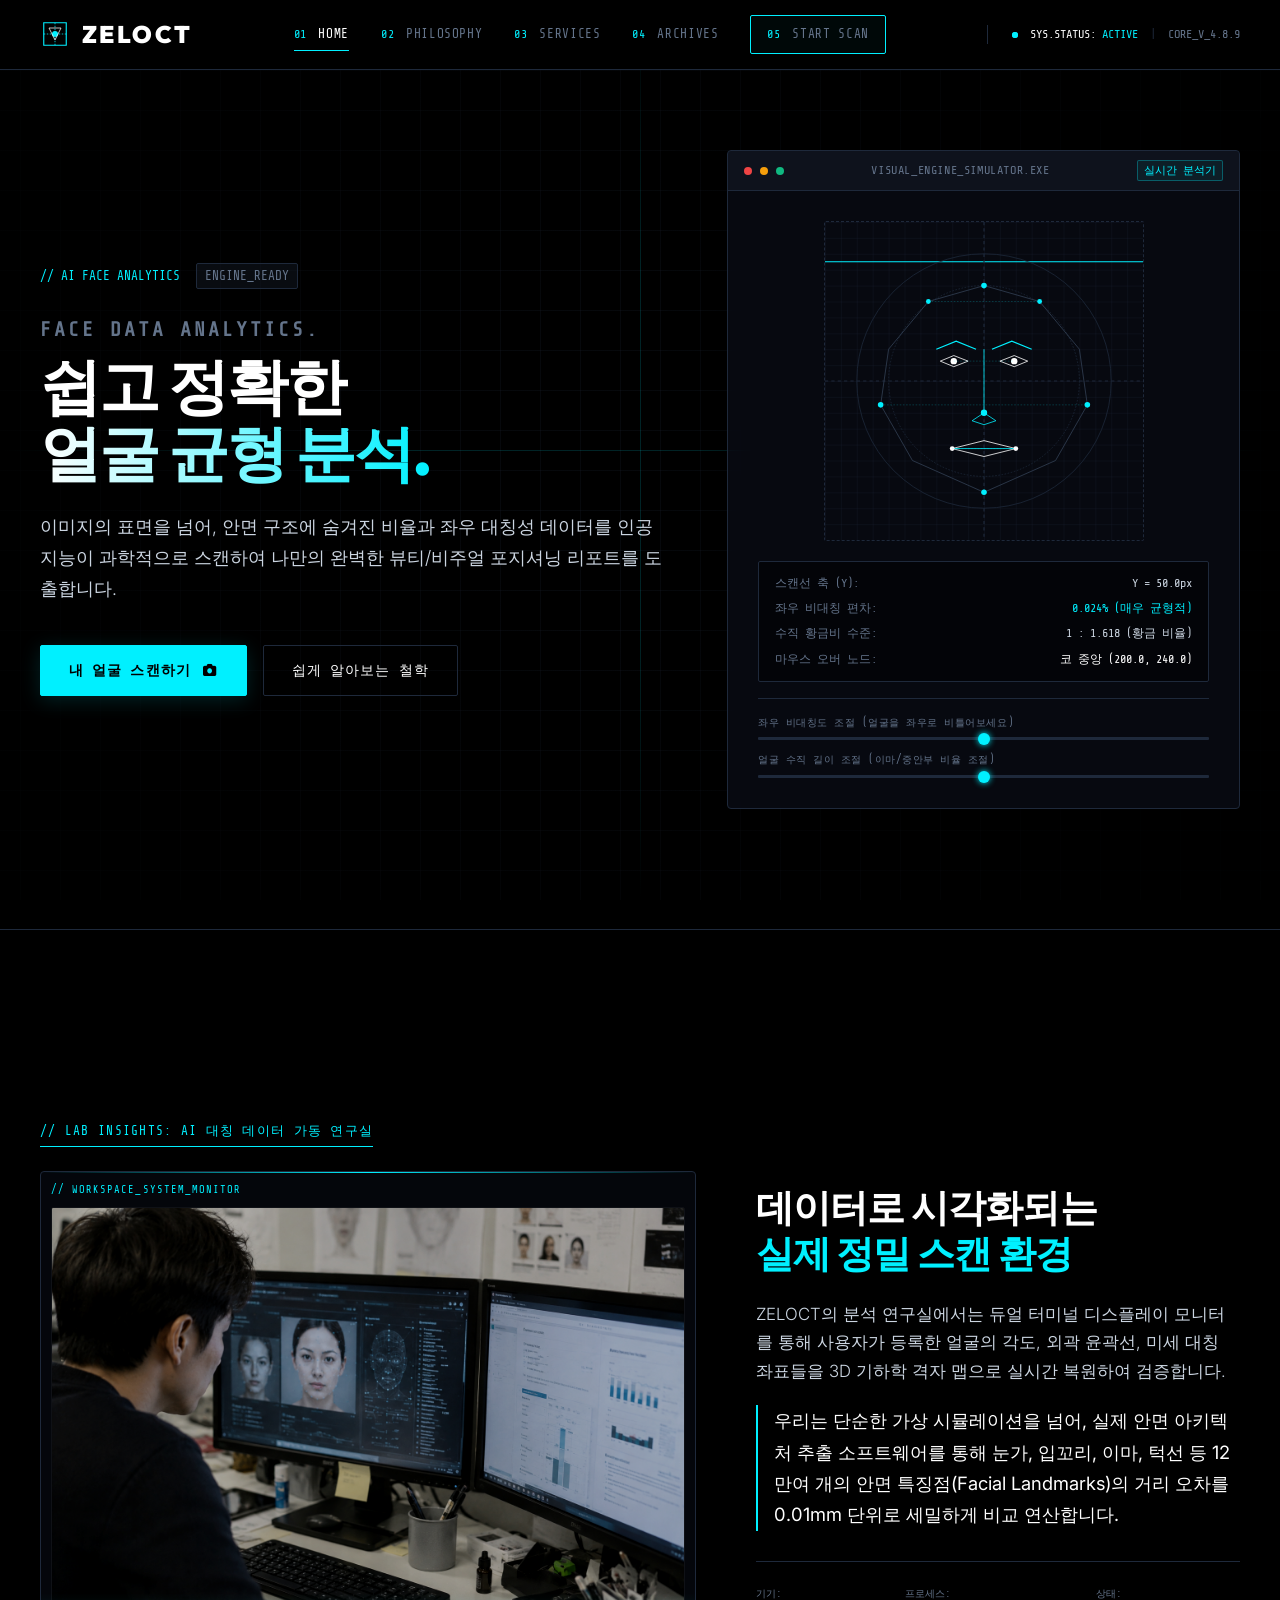
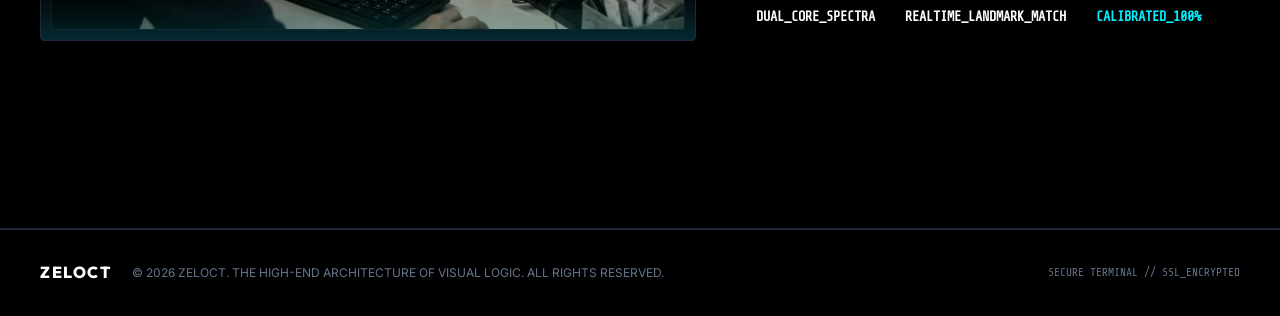
==== commit c11c850c: "feat: Add high-fidelity lab workspace showcase section to homepage" ====
--- a/index.html
+++ b/index.html
@@ -187,6 +187,38 @@
             </div>
         </section>
 
+        <!-- LAYER 01.5: LAB & EXPERIMENTAL SPACE -->
+        <section id="lab" class="lab-section">
+            <div class="section-container">
+                <div class="section-badge">// LAB INSIGHTS: AI 대칭 데이터 가동 연구실</div>
+                <div class="lab-grid">
+                    <!-- Left: Technical visual image -->
+                    <div class="lab-image-container">
+                        <div class="lab-img-frame">
+                            <span class="frame-tag font-mono">// WORKSPACE_SYSTEM_MONITOR</span>
+                            <img src="face-analysis-workspace.png" alt="ZELOCT AI 안면 아키텍처 실시간 매핑 화면" class="lab-workspace-img">
+                            <div class="scanner-sweep-effect"></div>
+                        </div>
+                    </div>
+                    <!-- Right: Easy explanation -->
+                    <div class="lab-info">
+                        <h3 class="lab-title">데이터로 시각화되는<br><span class="cyan-txt">실제 정밀 스캔 환경</span></h3>
+                        <p class="lab-desc">
+                            ZELOCT의 분석 연구실에서는 듀얼 터미널 디스플레이 모니터를 통해 사용자가 등록한 얼굴의 각도, 외곽 윤곽선, 미세 대칭 좌표들을 3D 기하학 격자 맵으로 실시간 복원하여 검증합니다.
+                        </p>
+                        <p class="lab-descHighlight">
+                            우리는 단순한 가상 시뮬레이션을 넘어, 실제 안면 아키텍처 추출 소프트웨어를 통해 눈가, 입꼬리, 이마, 턱선 등 12만여 개의 안면 특징점(Facial Landmarks)의 거리 오차를 0.01mm 단위로 세밀하게 비교 연산합니다.
+                        </p>
+                        <div class="lab-meta font-mono">
+                            <div class="meta-item"><span class="lbl">기기:</span> <span class="val">DUAL_CORE_SPECTRA</span></div>
+                            <div class="meta-item"><span class="lbl">프로세스:</span> <span class="val">REALTIME_LANDMARK_MATCH</span></div>
+                            <div class="meta-item"><span class="lbl">상태:</span> <span class="val cyan-txt">CALIBRATED_100%</span></div>
+                        </div>
+                    </div>
+                </div>
+            </div>
+        </section>
+
     </main>
 
     <!-- Footer -->
--- a/style.css
+++ b/style.css
@@ -2012,3 +2012,154 @@
         padding: 24px;
     }
 }
+
+/* ==========================================================================
+   LAYER 01.5: LAB & EXPERIMENTAL SPACE
+   ========================================================================== */
+.lab-section {
+    background-color: var(--bg-deep-black);
+    padding: 100px 0;
+    border-top: 1px solid var(--border-slate);
+    border-bottom: 1px solid var(--border-slate);
+    position: relative;
+    overflow: hidden;
+}
+
+.lab-grid {
+    display: grid;
+    grid-template-columns: 1.15fr 0.85fr;
+    gap: 60px;
+    align-items: center;
+}
+
+.lab-image-container {
+    width: 100%;
+}
+
+.lab-img-frame {
+    position: relative;
+    border: 1px solid var(--border-slate);
+    border-radius: 4px;
+    padding: 10px;
+    background-color: rgba(11, 15, 25, 0.45);
+    box-shadow: 0 20px 40px rgba(0, 0, 0, 0.6);
+    overflow: hidden;
+}
+
+.lab-img-frame::before {
+    content: '';
+    position: absolute;
+    top: 0;
+    left: 0;
+    right: 0;
+    height: 1px;
+    background: linear-gradient(90deg, transparent, var(--color-cyan), transparent);
+}
+
+.frame-tag {
+    display: block;
+    font-size: 0.65rem;
+    color: var(--color-cyan);
+    margin-bottom: 8px;
+    letter-spacing: 0.1em;
+}
+
+.lab-workspace-img {
+    width: 100%;
+    height: auto;
+    border-radius: 2px;
+    border: 1px solid rgba(255, 255, 255, 0.05);
+    display: block;
+    filter: brightness(0.85) contrast(1.05);
+    transition: var(--transition-smooth);
+}
+
+.lab-workspace-img:hover {
+    filter: brightness(1) contrast(1.1);
+}
+
+/* Scanner sweep animation overlay on the lab image */
+.scanner-sweep-effect {
+    position: absolute;
+    top: 0;
+    left: 0;
+    width: 100%;
+    height: 100%;
+    pointer-events: none;
+    background: linear-gradient(to bottom, 
+        transparent 45%, 
+        rgba(0, 240, 255, 0.15) 50%, 
+        rgba(0, 240, 255, 0.02) 53%, 
+        transparent 60%
+    );
+    background-size: 100% 200%;
+    animation: image-sweep 6s infinite linear;
+}
+
+@keyframes image-sweep {
+    0% { background-position: 0 -200%; }
+    100% { background-position: 0 200%; }
+}
+
+.lab-info {
+    max-width: 540px;
+}
+
+.lab-title {
+    font-size: 2.4rem;
+    line-height: 1.2;
+    margin-bottom: 24px;
+    font-weight: 800;
+}
+
+.lab-desc {
+    color: var(--color-text-body);
+    font-size: 1.05rem;
+    line-height: 1.7;
+    margin-bottom: 20px;
+    font-weight: 300;
+}
+
+.lab-descHighlight {
+    color: var(--color-white);
+    font-size: 1.15rem;
+    line-height: 1.7;
+    margin-bottom: 30px;
+    font-weight: 400;
+    border-left: 2px solid var(--color-cyan);
+    padding-left: 16px;
+}
+
+.lab-meta {
+    display: flex;
+    gap: 30px;
+    border-top: 1px solid var(--border-slate);
+    padding-top: 24px;
+}
+
+.meta-item {
+    display: flex;
+    flex-direction: column;
+    gap: 4px;
+}
+
+.meta-item .lbl {
+    font-size: 0.65rem;
+    color: var(--color-text-muted);
+}
+
+.meta-item .val {
+    font-size: 0.85rem;
+    font-weight: 600;
+}
+
+/* Lab responsive styling in media queries */
+@media (max-width: 992px) {
+    .lab-grid {
+        grid-template-columns: 1fr;
+        gap: 40px;
+    }
+    .lab-info {
+        max-width: 100%;
+    }
+}
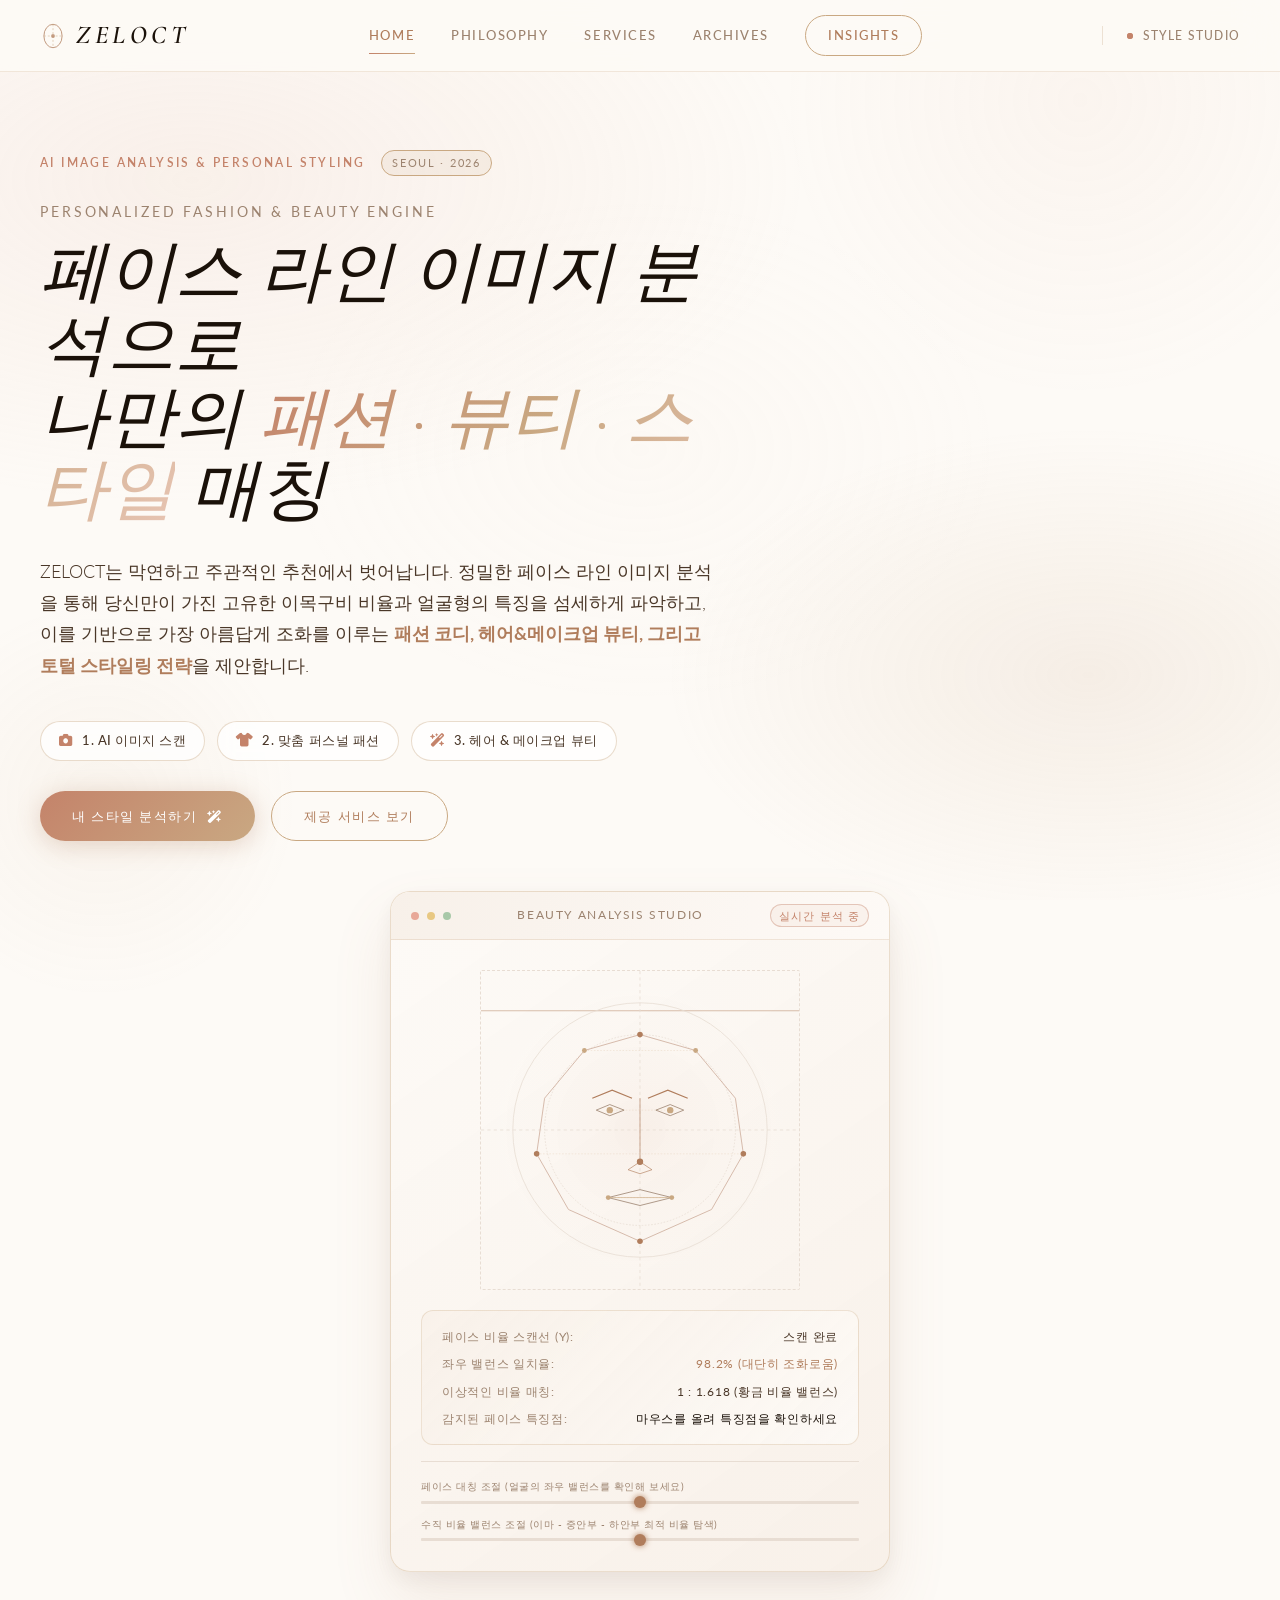
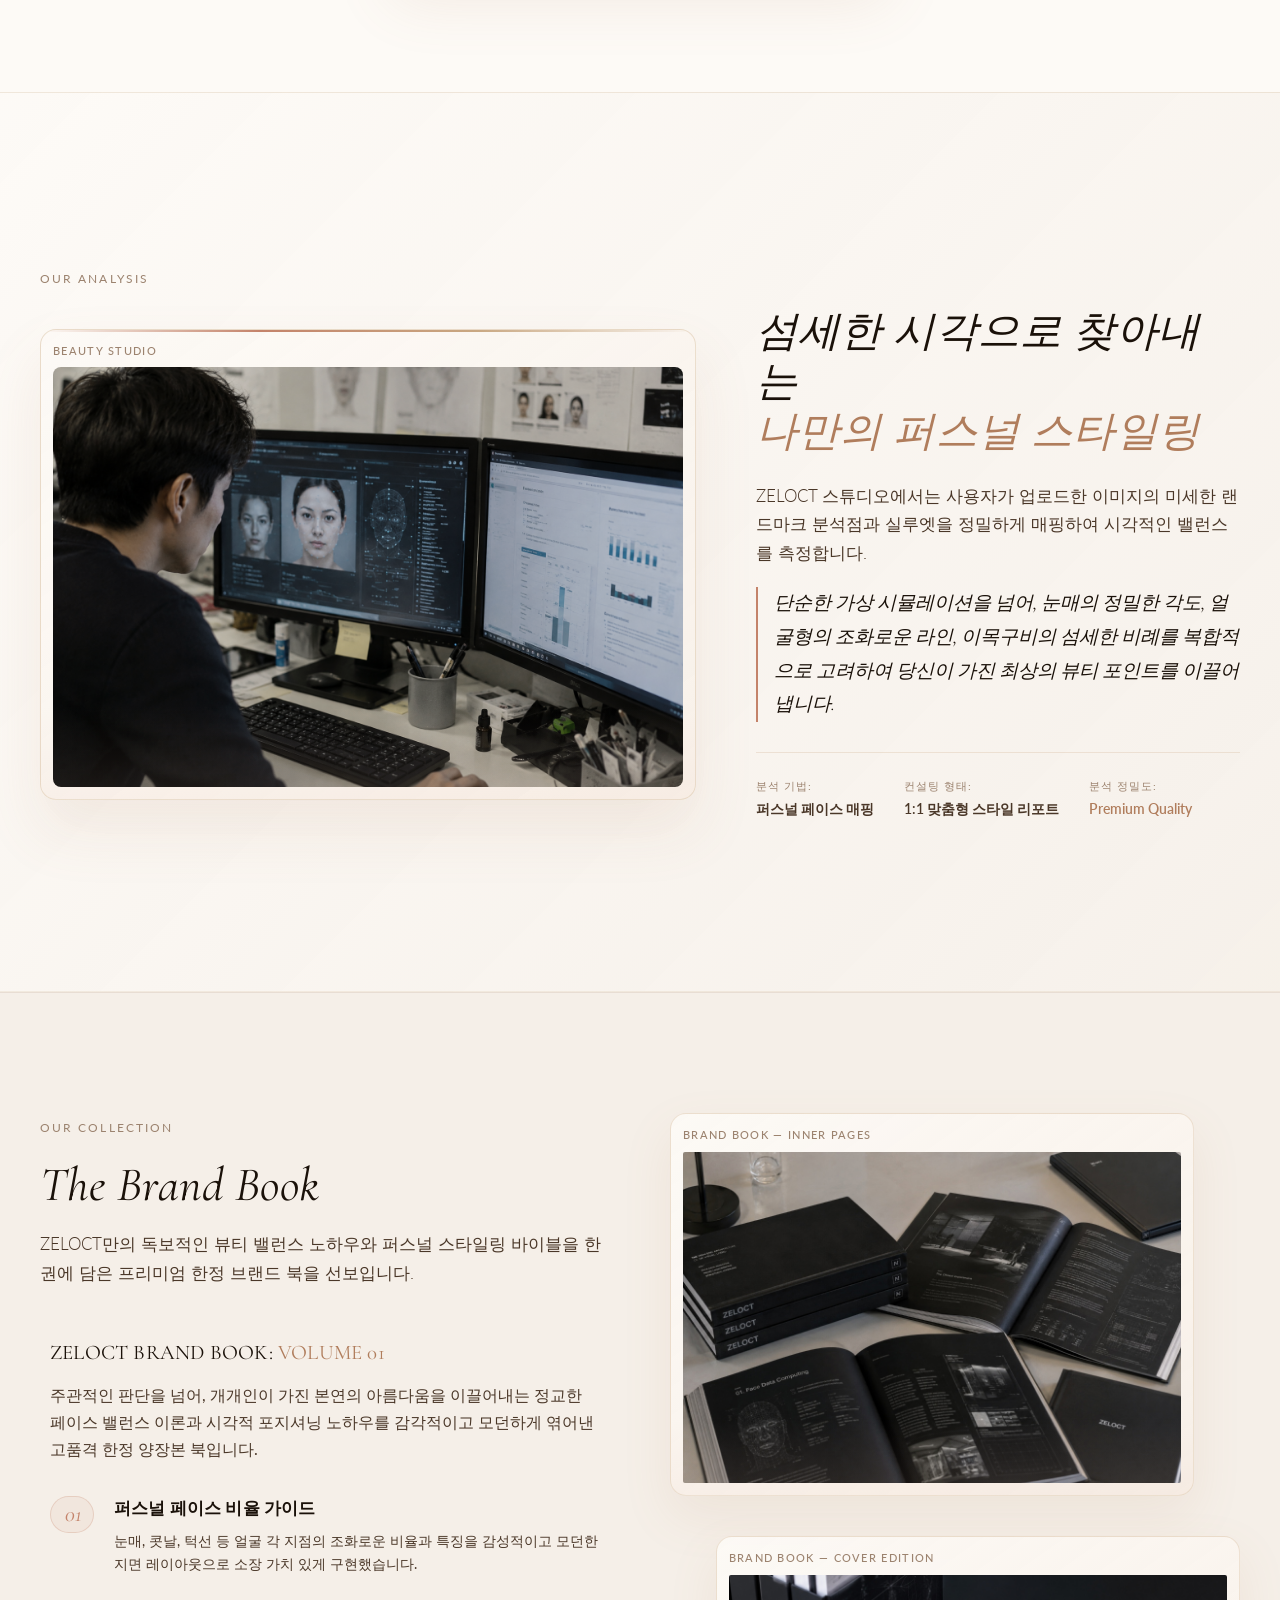
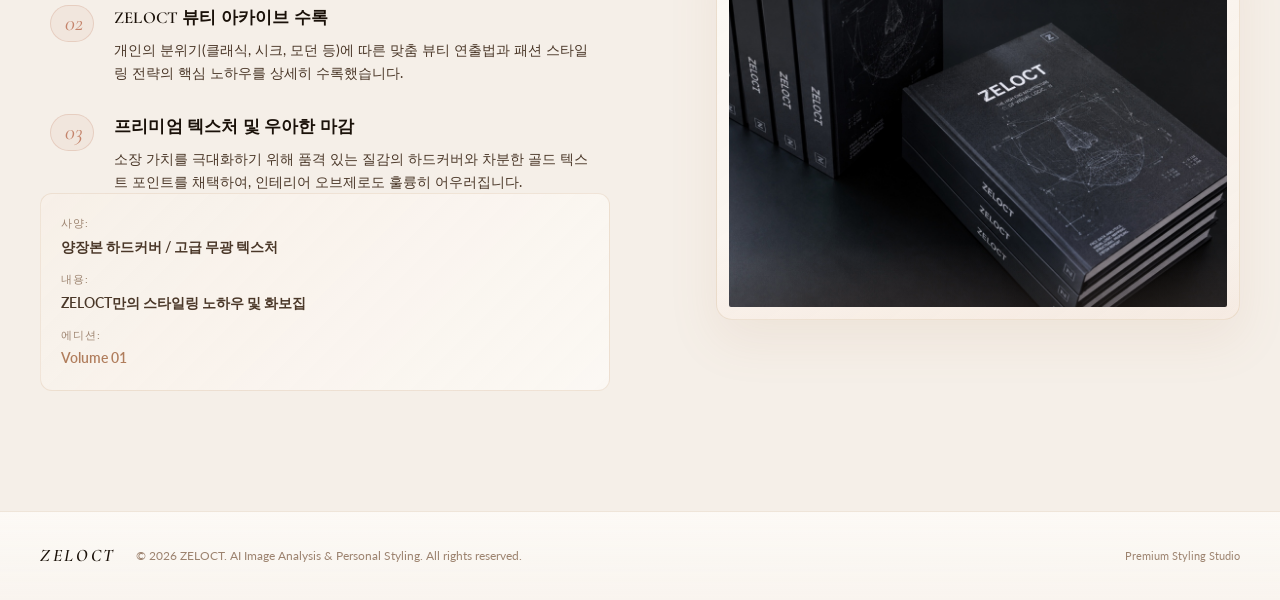
==== commit c0bac79e: "Refactor copywriting to premium beauty and personal styling studio tone" ====
--- a/index.html
+++ b/index.html
@@ -3,12 +3,12 @@
 <head>
     <meta charset="UTF-8">
     <meta name="viewport" content="width=device-width, initial-scale=1.0">
-    <title>ZELOCT | 홈 - 안면 균형 및 황금비 분석 AI 플랫폼</title>
-    <meta name="description" content="AI 페이스 분석과 정교한 시각 논리를 결합하여, 직관을 넘어 객관적인 데이터로 얼굴의 균형과 황금비를 찾아내는 플랫폼 ZELOCT.">
+    <title>ZELOCT | 홈 - 나만의 고유한 매력을 찾아주는 AI 패션·뷰티·스타일링</title>
+    <meta name="description" content="AI 페이스 라인 스캔과 정교한 비주얼 밸런스 분석으로, 당신에게 완벽하게 어울리는 패션 코디, 헤어&메이크업, 퍼스널 스타일링 솔루션을 감각적으로 매칭해 드립니다.">
     <!-- Google Fonts -->
     <link rel="preconnect" href="https://fonts.googleapis.com">
     <link rel="preconnect" href="https://fonts.gstatic.com" crossorigin>
-    <link href="https://fonts.googleapis.com/css2?family=Inter:wght@300;400;500;600&family=Outfit:wght@400;600;800;900&family=Share+Tech+Mono&display=swap" rel="stylesheet">
+    <link href="https://fonts.googleapis.com/css2?family=Cormorant+Garamond:ital,wght@0,400;0,500;0,600;1,400;1,500;1,600&family=Lato:ital,wght@0,300;0,400;0,700;1,300;1,400&family=DM+Serif+Display:ital@0;1&display=swap" rel="stylesheet">
     <!-- FontAwesome for icons -->
     <link rel="stylesheet" href="https://cdnjs.cloudflare.com/ajax/libs/font-awesome/6.4.0/css/all.min.css">
     <link rel="stylesheet" href="style.css">
@@ -22,17 +22,16 @@
         <span class="coord-val">X: 00.00% Y: 00.00%</span>
     </div>
 
-    <!-- System Header -->
+    <!-- Brand Header -->
     <header class="system-header">
         <div class="header-container">
             <a href="index.html" class="logo-area">
                 <span class="logo-symbol">
-                    <svg viewBox="0 0 40 40" width="30" height="30">
-                        <polygon points="5,5 35,5 35,35 5,35" fill="none" stroke="#00F0FF" stroke-width="1.5" />
-                        <line x1="20" y1="5" x2="20" y2="35" stroke="#00F0FF" stroke-width="1" stroke-dasharray="2,2" />
-                        <line x1="5" y1="20" x2="35" y2="20" stroke="#00F0FF" stroke-width="1" stroke-dasharray="2,2" />
-                        <circle cx="20" cy="20" r="4" fill="#00F0FF" />
-                        <polygon points="12,12 28,12 20,28" fill="none" stroke="#FFFFFF" stroke-width="1" />
+                    <svg viewBox="0 0 40 40" width="26" height="26">
+                        <ellipse cx="20" cy="20" rx="14" ry="18" fill="none" stroke="#b07d5c" stroke-width="1.2" />
+                        <line x1="20" y1="2" x2="20" y2="38" stroke="#c9a882" stroke-width="0.8" stroke-dasharray="3,3" />
+                        <line x1="6" y1="20" x2="34" y2="20" stroke="#c9a882" stroke-width="0.8" stroke-dasharray="3,3" />
+                        <circle cx="20" cy="20" r="3" fill="#b07d5c" opacity="0.7" />
                     </svg>
                 </span>
                 <span class="logo-text">ZELOCT</span>
@@ -42,13 +41,11 @@
                 <a href="about.html" class="nav-item"><span class="nav-num">02</span> PHILOSOPHY</a>
                 <a href="services.html" class="nav-item"><span class="nav-num">03</span> SERVICES</a>
                 <a href="dashboard.html" class="nav-item"><span class="nav-num">04</span> ARCHIVES</a>
-                <a href="contact.html" class="nav-item nav-btn"><span class="nav-num">05</span> START SCAN</a>
+                <a href="insights.html" class="nav-item nav-btn"><span class="nav-num">05</span> INSIGHTS</a>
             </nav>
             <div class="system-status-indicator">
                 <span class="status-dot-pulse"></span>
-                <span class="status-label">SYS.STATUS: <span class="cyan-txt">ACTIVE</span></span>
-                <span class="status-divider">|</span>
-                <span class="status-metric">CORE_V_4.8.9</span>
+                <span class="status-label">Style Studio</span>
             </div>
         </div>
     </header>
@@ -62,23 +59,40 @@
                 <div class="hero-layout">
                     <div class="hero-info">
                         <div class="system-tag">
-                            <span class="tag-accent">// AI FACE ANALYTICS</span>
-                            <span class="tag-version">ENGINE_READY</span>
+                            <span class="tag-accent">AI Image Analysis &amp; Personal Styling</span>
+                            <span class="tag-version">Seoul · 2026</span>
                         </div>
                         <h1 class="hero-title">
-                            <span class="title-sub">FACE DATA ANALYTICS.</span>
-                            <span class="title-main">쉽고 정확한<br><span class="gradient-text">얼굴 균형 분석.</span></span>
+                            <span class="title-sub">PERSONALIZED FASHION & BEAUTY ENGINE</span>
+                            <span class="title-main">페이스 라인 이미지 분석으로<br>나만의 <span class="gradient-text">패션 · 뷰티 · 스타일</span> 매칭</span>
                         </h1>
                         <p class="hero-desc">
-                            이미지의 표면을 넘어, 안면 구조에 숨겨진 비율과 좌우 대칭성 데이터를 인공지능이 과학적으로 스캔하여 나만의 완벽한 뷰티/비주얼 포지셔닝 리포트를 도출합니다.
+                            ZELOCT는 막연하고 주관적인 추천에서 벗어납니다. 정밀한 페이스 라인 이미지 분석을 통해 당신만이 가진 고유한 이목구비 비율과 얼굴형의 특징을 섬세하게 파악하고, 이를 기반으로 가장 아름답게 조화를 이루는 <strong class="cyan-txt">패션 코디, 헤어&메이크업 뷰티, 그리고 토털 스타일링 전략</strong>을 제안합니다.
                         </p>
+                        
+                        <!-- Core Styling Offerings Badges -->
+                        <div class="hero-offerings font-mono">
+                            <div class="offering-item">
+                                <span class="offering-icon"><i class="fa-solid fa-camera"></i></span>
+                                <span class="offering-txt">1. AI 이미지 스캔</span>
+                            </div>
+                            <div class="offering-item">
+                                <span class="offering-icon"><i class="fa-solid fa-shirt"></i></span>
+                                <span class="offering-txt">2. 맞춤 퍼스널 패션</span>
+                            </div>
+                            <div class="offering-item">
+                                <span class="offering-icon"><i class="fa-solid fa-wand-magic-sparkles"></i></span>
+                                <span class="offering-txt">3. 헤어 & 메이크업 뷰티</span>
+                            </div>
+                        </div>
+
                         <div class="hero-actions">
                             <a href="contact.html" class="btn btn-primary">
-                                <span class="btn-text">내 얼굴 스캔하기</span>
-                                <span class="btn-icon"><i class="fa-solid fa-camera"></i></span>
+                                <span class="btn-text">내 스타일 분석하기</span>
+                                <span class="btn-icon"><i class="fa-solid fa-wand-magic-sparkles"></i></span>
                             </a>
-                            <a href="about.html" class="btn btn-secondary">
-                                <span class="btn-text">쉽게 알아보는 철학</span>
+                            <a href="services.html" class="btn btn-secondary">
+                                <span class="btn-text">제공 서비스 보기</span>
                             </a>
                         </div>
                     </div>
@@ -89,71 +103,71 @@
                                 <span class="dot yellow"></span>
                                 <span class="dot green"></span>
                             </div>
-                            <div class="header-title-text">VISUAL_ENGINE_SIMULATOR.EXE</div>
-                            <div class="header-status">실시간 분석기</div>
+                            <div class="header-title-text">Beauty Analysis Studio</div>
+                            <div class="header-status">실시간 분석 중</div>
                         </div>
                         <div class="visualizer-content">
-                            <!-- SVG Animated Facial Wireframe Grid -->
                             <div class="svg-visualizer-container">
                                 <svg id="face-mesh-svg" viewBox="0 0 400 400" width="100%" height="100%">
-                                    <!-- Coordinate Grid Line Background -->
+                                    <!-- Warm tone background -->
                                     <defs>
-                                        <pattern id="small-grid" width="20" height="20" patternUnits="userSpaceOnUse">
-                                            <path d="M 20 0 L 0 0 0 20" fill="none" stroke="#1E293B" stroke-width="0.5" />
-                                        </pattern>
+                                        <radialGradient id="bg-glow" cx="50%" cy="50%" r="50%">
+                                            <stop offset="0%" stop-color="rgba(232,197,180,0.15)" />
+                                            <stop offset="100%" stop-color="rgba(253,250,246,0)" />
+                                        </radialGradient>
                                     </defs>
-                                    <rect width="100%" height="100%" fill="url(#small-grid)" />
+                                    <rect width="100%" height="100%" fill="url(#bg-glow)" />
                                     
                                     <!-- Scanning Laser Line -->
-                                    <line id="laser-line" x1="0" y1="50" x2="400" y2="50" stroke="#00F0FF" stroke-width="1.5" />
+                                    <line id="laser-line" x1="0" y1="50" x2="400" y2="50" stroke="#b07d5c" stroke-width="1" opacity="0.6" />
                                     
                                     <!-- Axes -->
-                                    <line x1="200" y1="0" x2="200" y2="400" stroke="#1e293b" stroke-width="1.5" stroke-dasharray="4,4" />
-                                    <line x1="0" y1="200" x2="400" y2="200" stroke="#1e293b" stroke-width="1.5" stroke-dasharray="4,4" />
+                                    <line x1="200" y1="0" x2="200" y2="400" stroke="#e8ddd3" stroke-width="1" stroke-dasharray="4,4" />
+                                    <line x1="0" y1="200" x2="400" y2="200" stroke="#e8ddd3" stroke-width="1" stroke-dasharray="4,4" />
                                     
                                     <!-- Symmetrical Guide Circles -->
-                                    <circle cx="200" cy="200" r="160" fill="none" stroke="#1E293B" stroke-width="1" />
-                                    <circle cx="200" cy="200" r="120" fill="none" stroke="#1E293B" stroke-dasharray="2,2" stroke-width="1" />
+                                    <circle cx="200" cy="200" r="160" fill="none" stroke="#e8ddd3" stroke-width="1" />
+                                    <circle cx="200" cy="200" r="120" fill="none" stroke="#e8ddd3" stroke-dasharray="2,2" stroke-width="1" />
 
                                     <!-- Face Vector Wireframe -->
-                                    <polygon id="face-contour" points="200,80 270,100 320,160 330,230 290,300 200,340 110,300 70,230 80,160 130,100" fill="none" stroke="#334155" stroke-width="1" />
+                                    <polygon id="face-contour" points="200,80 270,100 320,160 330,230 290,300 200,340 110,300 70,230 80,160 130,100" fill="none" stroke="#d4b8a8" stroke-width="1.2" />
                                     
                                     <!-- Inner features - Eyebrows & Eyes -->
-                                    <polyline id="eyebrow-left" points="140,160 165,150 190,160" fill="none" stroke="#00F0FF" stroke-width="1.5" />
-                                    <polyline id="eyebrow-right" points="260,160 235,150 210,160" fill="none" stroke="#00F0FF" stroke-width="1.5" />
+                                    <polyline id="eyebrow-left" points="140,160 165,150 190,160" fill="none" stroke="#b07d5c" stroke-width="1.5" />
+                                    <polyline id="eyebrow-right" points="260,160 235,150 210,160" fill="none" stroke="#b07d5c" stroke-width="1.5" />
                                     
                                     <!-- Eye Geometry Left -->
-                                    <polygon id="eye-left" points="145,175 162,168 180,175 162,182" fill="none" stroke="#FFFFFF" stroke-width="1" />
-                                    <circle id="pupil-left" cx="162" cy="175" r="3" fill="#00F0FF" />
+                                    <polygon id="eye-left" points="145,175 162,168 180,175 162,182" fill="none" stroke="#9c836f" stroke-width="1" />
+                                    <circle id="pupil-left" cx="162" cy="175" r="3" fill="#b07d5c" />
                                     
                                     <!-- Eye Geometry Right -->
-                                    <polygon id="eye-right" points="255,175 238,168 220,175 238,182" fill="none" stroke="#FFFFFF" stroke-width="1" />
-                                    <circle id="pupil-right" cx="238" cy="175" r="3" fill="#00F0FF" />
+                                    <polygon id="eye-right" points="255,175 238,168 220,175 238,182" fill="none" stroke="#9c836f" stroke-width="1" />
+                                    <circle id="pupil-right" cx="238" cy="175" r="3" fill="#b07d5c" />
                                     
                                     <!-- Nose Architecture -->
-                                    <polyline id="nose-bridge" points="200,160 200,240 185,250 200,255 215,250 200,240" fill="none" stroke="#00F0FF" stroke-width="1" />
+                                    <polyline id="nose-bridge" points="200,160 200,240 185,250 200,255 215,250 200,240" fill="none" stroke="#b07d5c" stroke-width="0.8" />
 
                                     <!-- Mouth Geometry -->
-                                    <polygon id="mouth" points="160,285 200,275 240,285 200,295" fill="none" stroke="#FFFFFF" stroke-width="1" />
-                                    <line x1="160" y1="285" x2="240" y2="285" stroke="#00F0FF" stroke-width="1" />
+                                    <polygon id="mouth" points="160,285 200,275 240,285 200,295" fill="none" stroke="#9c836f" stroke-width="1" />
+                                    <line x1="160" y1="285" x2="240" y2="285" stroke="#c9a882" stroke-width="0.8" />
 
                                     <!-- Symmetrical Analysis Nodes -->
                                     <g id="analysis-nodes">
-                                        <circle cx="200" cy="240" r="4" class="node-pulse" fill="#00F0FF" data-name="코 중앙" />
-                                        <circle cx="200" cy="80" r="3.5" class="node-pulse" fill="#00F0FF" data-name="이마 끝" />
-                                        <circle cx="200" cy="340" r="3.5" class="node-pulse" fill="#00F0FF" data-name="턱 끝" />
-                                        <circle cx="162" cy="175" r="4" class="node-pulse" fill="#FFFFFF" data-name="왼쪽 눈동자" />
-                                        <circle cx="238" cy="175" r="4" class="node-pulse" fill="#FFFFFF" data-name="오른쪽 눈동자" />
-                                        <circle cx="130" cy="100" r="3" fill="#00F0FF" data-name="이마 왼쪽" />
-                                        <circle cx="270" cy="100" r="3" fill="#00F0FF" data-name="이마 오른쪽" />
-                                        <circle cx="70" cy="230" r="3.5" fill="#00F0FF" data-name="왼쪽 광대" />
-                                        <circle cx="330" cy="230" r="3.5" fill="#00F0FF" data-name="오른쪽 광대" />
-                                        <circle cx="160" cy="285" r="3" fill="#FFFFFF" data-name="입꼬리 왼쪽" />
-                                        <circle cx="240" cy="285" r="3" fill="#FFFFFF" data-name="입꼬리 오른쪽" />
+                                        <circle cx="200" cy="240" r="4" class="node-pulse" fill="#b07d5c" data-name="코 중앙" />
+                                        <circle cx="200" cy="80" r="3.5" class="node-pulse" fill="#b07d5c" data-name="이마 끝" />
+                                        <circle cx="200" cy="340" r="3.5" class="node-pulse" fill="#b07d5c" data-name="턱 끝" />
+                                        <circle cx="162" cy="175" r="4" class="node-pulse" fill="#c9a882" data-name="왼쪽 눈" />
+                                        <circle cx="238" cy="175" r="4" class="node-pulse" fill="#c9a882" data-name="오른쪽 눈" />
+                                        <circle cx="130" cy="100" r="3" fill="#c9a882" data-name="이마 왼쪽" />
+                                        <circle cx="270" cy="100" r="3" fill="#c9a882" data-name="이마 오른쪽" />
+                                        <circle cx="70" cy="230" r="3.5" fill="#b07d5c" data-name="왼쪽 광대" />
+                                        <circle cx="330" cy="230" r="3.5" fill="#b07d5c" data-name="오른쪽 광대" />
+                                        <circle cx="160" cy="285" r="3" fill="#c9a882" data-name="입꼬리 왼쪽" />
+                                        <circle cx="240" cy="285" r="3" fill="#c9a882" data-name="입꼬리 오른쪽" />
                                     </g>
 
                                     <!-- Coordinate Annotation Lines -->
-                                    <g id="annotation-lines" stroke="#00F0FF" stroke-width="0.5" stroke-opacity="0.5">
+                                    <g id="annotation-lines" stroke="#c9a882" stroke-width="0.5" stroke-opacity="0.5">
                                         <line x1="162" y1="175" x2="238" y2="175" stroke-dasharray="2,2" />
                                         <line x1="130" y1="100" x2="270" y2="100" stroke-dasharray="2,2" />
                                         <line x1="70" y1="230" x2="330" y2="230" stroke-dasharray="2,2" />
@@ -164,20 +178,20 @@
                             
                             <!-- Real-time scanning telemetry overlay -->
                             <div class="telemetry-box">
-                                <div class="telemetry-row"><span class="tel-label">스캔선 축 (Y):</span> <span class="tel-value" id="tel-axis">Y = 142.4px</span></div>
-                                <div class="telemetry-row"><span class="tel-label">좌우 비대칭 편차:</span> <span class="tel-value cyan-txt" id="tel-asym">0.024% (매우 균형적)</span></div>
-                                <div class="telemetry-row"><span class="tel-label">수직 황금비 수준:</span> <span class="tel-value" id="tel-phi">1 : 1.618 (황금 비율)</span></div>
-                                <div class="telemetry-row"><span class="tel-label">마우스 오버 노드:</span> <span class="tel-value white-txt" id="tel-node">코 중앙 (200.0, 240.0)</span></div>
+                                <div class="telemetry-row"><span class="tel-label">페이스 비율 스캔선 (Y):</span> <span class="tel-value" id="tel-axis">스캐닝 활성화</span></div>
+                                <div class="telemetry-row"><span class="tel-label">좌우 밸런스 일치율:</span> <span class="tel-value cyan-txt" id="tel-asym">98.2% (대단히 조화로움)</span></div>
+                                <div class="telemetry-row"><span class="tel-label">이상적인 비율 매칭:</span> <span class="tel-value" id="tel-phi">1 : 1.618 (황금 비율 밸런스)</span></div>
+                                <div class="telemetry-row"><span class="tel-label">감지된 페이스 특징점:</span> <span class="tel-value white-txt" id="tel-node">마우스를 올려 특징점을 확인하세요</span></div>
                             </div>
 
                             <!-- Interactive Simulator Sliders -->
                             <div class="interactive-sliders">
                                 <div class="slider-group">
-                                    <label>좌우 비대칭도 조절 (얼굴을 좌우로 비틀어보세요)</label>
+                                    <label>페이스 대칭 조절 (얼굴의 좌우 밸런스를 확인해 보세요)</label>
                                     <input type="range" id="slider-symmetry" min="-30" max="30" value="0">
                                 </div>
                                 <div class="slider-group">
-                                    <label>얼굴 수직 길이 조절 (이마/중안부 비율 조절)</label>
+                                    <label>수직 비율 밸런스 조절 (이마 - 중안부 - 하안부 최적 비율 탐색)</label>
                                     <input type="range" id="slider-ratio" min="70" max="130" value="100">
                                 </div>
                             </div>
@@ -187,32 +201,106 @@
             </div>
         </section>
 
-        <!-- LAYER 01.5: LAB & EXPERIMENTAL SPACE -->
+        <!-- LAB: Analysis Section -->
         <section id="lab" class="lab-section">
             <div class="section-container">
-                <div class="section-badge">// LAB INSIGHTS: AI 대칭 데이터 가동 연구실</div>
+                <div class="section-badge">Our Analysis</div>
                 <div class="lab-grid">
-                    <!-- Left: Technical visual image -->
+                    <!-- Left: Visual image -->
                     <div class="lab-image-container">
                         <div class="lab-img-frame">
-                            <span class="frame-tag font-mono">// WORKSPACE_SYSTEM_MONITOR</span>
-                            <img src="face-analysis-workspace.png" alt="ZELOCT AI 안면 아키텍처 실시간 매핑 화면" class="lab-workspace-img">
+                            <span class="frame-tag">Beauty Studio</span>
+                            <img src="face-analysis-workspace.png" alt="ZELOCT AI 비주얼 분석 작업 화면" class="lab-workspace-img">
                             <div class="scanner-sweep-effect"></div>
                         </div>
                     </div>
                     <!-- Right: Easy explanation -->
                     <div class="lab-info">
-                        <h3 class="lab-title">데이터로 시각화되는<br><span class="cyan-txt">실제 정밀 스캔 환경</span></h3>
+                        <h3 class="lab-title">섬세한 시각으로 찾아내는<br><span class="cyan-txt">나만의 퍼스널 스타일링</span></h3>
                         <p class="lab-desc">
-                            ZELOCT의 분석 연구실에서는 듀얼 터미널 디스플레이 모니터를 통해 사용자가 등록한 얼굴의 각도, 외곽 윤곽선, 미세 대칭 좌표들을 3D 기하학 격자 맵으로 실시간 복원하여 검증합니다.
+                            ZELOCT 스튜디오에서는 사용자가 업로드한 이미지의 미세한 랜드마크 분석점과 실루엣을 정밀하게 매핑하여 시각적인 밸런스를 측정합니다.
                         </p>
                         <p class="lab-descHighlight">
-                            우리는 단순한 가상 시뮬레이션을 넘어, 실제 안면 아키텍처 추출 소프트웨어를 통해 눈가, 입꼬리, 이마, 턱선 등 12만여 개의 안면 특징점(Facial Landmarks)의 거리 오차를 0.01mm 단위로 세밀하게 비교 연산합니다.
+                            단순한 가상 시뮬레이션을 넘어, 눈매의 정밀한 각도, 얼굴형의 조화로운 라인, 이목구비의 섬세한 비례를 복합적으로 고려하여 당신이 가진 최상의 뷰티 포인트를 이끌어냅니다.
                         </p>
-                        <div class="lab-meta font-mono">
-                            <div class="meta-item"><span class="lbl">기기:</span> <span class="val">DUAL_CORE_SPECTRA</span></div>
-                            <div class="meta-item"><span class="lbl">프로세스:</span> <span class="val">REALTIME_LANDMARK_MATCH</span></div>
-                            <div class="meta-item"><span class="lbl">상태:</span> <span class="val cyan-txt">CALIBRATED_100%</span></div>
+                        <div class="lab-meta">
+                            <div class="meta-item"><span class="lbl">분석 기법:</span> <span class="val">퍼스널 페이스 매핑</span></div>
+                            <div class="meta-item"><span class="lbl">컨설팅 형태:</span> <span class="val">1:1 맞춤형 스타일 리포트</span></div>
+                            <div class="meta-item"><span class="lbl">분석 정밀도:</span> <span class="val cyan-txt">Premium Quality</span></div>
+                        </div>
+                    </div>
+                </div>
+            </div>
+        </section>
+        
+        <!-- LAYER 01.8: BRAND BOOK SHOWCASE -->
+        <section id="brand-book" class="book-section">
+            <div class="section-container">
+                <div class="book-grid">
+                    <!-- Left Column: Narrative, Bullets and Specs -->
+                    <div class="book-info-col">
+                        <div class="section-badge">Our Collection</div>
+                        <h2 class="section-title">The Brand Book</h2>
+                        <p class="section-subtitle">
+                            ZELOCT만의 독보적인 뷰티 밸런스 노하우와 퍼스널 스타일링 바이블을 한 권에 담은 프리미엄 한정 브랜드 북을 선보입니다.
+                        </p>
+                        
+                        <div class="book-detail-text">
+                            <h4 class="book-detail-title">ZELOCT BRAND BOOK: <span class="cyan-txt">VOLUME 01</span></h4>
+                            <p class="book-detail-desc">
+                                주관적인 판단을 넘어, 개개인이 가진 본연의 아름다움을 이끌어내는 정교한 페이스 밸런스 이론과 시각적 포지셔닝 노하우를 감각적이고 모던하게 엮어낸 고품격 한정 양장본 북입니다.
+                            </p>
+                        </div>
+
+                        <div class="highlight-bullet-list">
+                            <div class="highlight-bullet">
+                                <span class="bullet-num">01</span>
+                                <div class="bullet-body">
+                                    <h5>퍼스널 페이스 비율 가이드</h5>
+                                    <p>눈매, 콧날, 턱선 등 얼굴 각 지점의 조화로운 비율과 특징을 감성적이고 모던한 지면 레이아웃으로 소장 가치 있게 구현했습니다.</p>
+                                </div>
+                            </div>
+
+                            <div class="highlight-bullet">
+                                <span class="bullet-num">02</span>
+                                <div class="bullet-body">
+                                    <h5>ZELOCT 뷰티 아카이브 수록</h5>
+                                    <p>개인의 분위기(클래식, 시크, 모던 등)에 따른 맞춤 뷰티 연출법과 패션 스타일링 전략의 핵심 노하우를 상세히 수록했습니다.</p>
+                                </div>
+                            </div>
+
+                            <div class="highlight-bullet">
+                                <span class="bullet-num">03</span>
+                                <div class="bullet-body">
+                                    <h5>프리미엄 텍스처 및 우아한 마감</h5>
+                                    <p>소장 가치를 극대화하기 위해 품격 있는 질감의 하드커버와 차분한 골드 텍스트 포인트를 채택하여, 인테리어 오브제로도 훌륭히 어우러집니다.</p>
+                                </div>
+                            </div>
+                        </div>
+
+                        <div class="book-meta">
+                            <div class="meta-item"><span class="lbl">사양:</span> <span class="val">양장본 하드커버 / 고급 무광 텍스처</span></div>
+                            <div class="meta-item"><span class="lbl">내용:</span> <span class="val">ZELOCT만의 스타일링 노하우 및 화보집</span></div>
+                            <div class="meta-item"><span class="lbl">에디션:</span> <span class="val cyan-txt">Volume 01</span></div>
+                        </div>
+                    </div>
+
+                    <!-- Right Column: Visual Showcase (Staggered Grid) -->
+                    <div class="book-showcase-col">
+                        <div class="book-showcase-card first-card">
+                            <div class="book-img-frame">
+                                <span class="frame-tag">Brand Book — Inner Pages</span>
+                                <img src="zeloct-brand-book-spread.jpg" alt="ZELOCT 브랜드 북 내지" class="book-workspace-img">
+                                <div class="scanner-sweep-effect"></div>
+                            </div>
+                        </div>
+
+                        <div class="book-showcase-card second-card">
+                            <div class="book-img-frame">
+                                <span class="frame-tag">Brand Book — Cover Edition</span>
+                                <img src="zeloct-brand-book-stack.jpg" alt="ZELOCT 브랜드 북 양장본 커버" class="book-workspace-img">
+                                <div class="scanner-sweep-effect"></div>
+                            </div>
                         </div>
                     </div>
                 </div>
@@ -226,10 +314,10 @@
         <div class="footer-container">
             <div class="footer-left">
                 <span class="footer-brand">ZELOCT</span>
-                <span class="footer-copyright">&copy; 2026 ZELOCT. THE HIGH-END ARCHITECTURE OF VISUAL LOGIC. ALL RIGHTS RESERVED.</span>
-            </div>
-            <div class="footer-right font-mono">
-                <span>SECURE TERMINAL // SSL_ENCRYPTED</span>
+                <span class="footer-copyright">&copy; 2026 ZELOCT. AI Image Analysis &amp; Personal Styling. All rights reserved.</span>
+            </div>
+            <div class="footer-right">
+                <span>Premium Styling Studio</span>
             </div>
         </div>
     </footer>
--- a/style.css
+++ b/style.css
@@ -1,29 +1,43 @@
 /* ==========================================================================
-   ZELOCT BRAND MASTER SYSTEM STYLESHEET
+   ZELOCT BEAUTY BRAND STYLESHEET
    --------------------------------------------------------------------------
-   - Design System: HSL values, Deep Black, Slate Grey, Electric Neon Cyan
-   - Typography: Outfit (Headers), Inter (Body), Share Tech Mono (Telemetry)
-   - Feel: Premium, cybernetic, structured, glassmorphic, interactive
+   - Design System: Rose Gold, Ivory, Champagne, Soft Blush
+   - Typography: Cormorant Garamond (Display), Lato (Body), DM Serif (Accent)
+   - Feel: High-end beauty, editorial, warm, luxurious, sensorial
    ========================================================================== */
 
 :root {
-    --bg-deep-black: #000000;
-    --bg-dark-slate: #0b0f19;
-    --border-slate: #1e293b;
-    --border-slate-glow: #334155;
-    
-    --color-white: #ffffff;
-    --color-cyan: #00f0ff;
-    --color-cyan-glow: rgba(0, 240, 255, 0.45);
-    --color-text-muted: #64748b;
-    --color-text-body: #cbd5e1;
-    
-    --font-heading: 'Outfit', -apple-system, BlinkMacSystemFont, "Segoe UI", Roboto, sans-serif;
-    --font-body: 'Inter', -apple-system, BlinkMacSystemFont, "Segoe UI", Roboto, sans-serif;
-    --font-mono: 'Share Tech Mono', monospace;
-    
-    --transition-smooth: all 0.3s cubic-bezier(0.16, 1, 0.3, 1);
-    --transition-slow: all 0.6s cubic-bezier(0.16, 1, 0.3, 1);
+    /* Backgrounds */
+    --bg-deep-black: #fdfaf6;           /* Warm ivory */
+    --bg-dark-slate: #f5efe8;           /* Soft blush cream */
+    --bg-accent: #2d1f1a;              /* Deep espresso for dark sections */
+
+    /* Borders */
+    --border-slate: #e8ddd3;
+    --border-slate-glow: #d4b8a8;
+    --border-gold: #c9a882;
+
+    /* Text */
+    --color-white: #1a1109;             /* Deep warm dark */
+    --color-text-body: #4a3728;         /* Warm dark brown */
+    --color-text-muted: #9c836f;        /* Muted terracotta */
+    --color-text-light: #fdfaf6;        /* For dark backgrounds */
+
+    /* Brand colors */
+    --color-cyan: #b07d5c;              /* Rose gold / terracotta */
+    --color-cyan-glow: rgba(176, 125, 92, 0.18);
+    --color-rose: #c4836a;              /* Warm rose */
+    --color-gold: #c9a882;              /* Champagne gold */
+    --color-blush: #e8c5b4;             /* Soft blush */
+
+    /* Fonts */
+    --font-heading: 'Cormorant Garamond', 'Georgia', serif;
+    --font-body: 'Lato', -apple-system, BlinkMacSystemFont, sans-serif;
+    --font-mono: 'Lato', sans-serif;    /* Remove monospace feel */
+    --font-display: 'DM Serif Display', 'Cormorant Garamond', serif;
+
+    --transition-smooth: all 0.35s cubic-bezier(0.16, 1, 0.3, 1);
+    --transition-slow: all 0.65s cubic-bezier(0.16, 1, 0.3, 1);
 }
 
 /* Base resets */
@@ -50,54 +64,50 @@
     position: relative;
 }
 
-/* Symmetrical Tech Grid Background */
+/* Beauty Brand Decorative Background */
 .tech-grid-overlay {
     position: fixed;
     top: 0;
     left: 0;
     width: 100%;
     height: 100%;
-    background-image: 
-        linear-gradient(rgba(30, 41, 59, 0.2) 1px, transparent 1px),
-        linear-gradient(90deg, rgba(30, 41, 59, 0.2) 1px, transparent 1px);
-    background-size: 40px 40px;
-    background-position: center center;
+    background:
+        radial-gradient(ellipse 80% 60% at 15% 20%, rgba(232, 197, 180, 0.18) 0%, transparent 60%),
+        radial-gradient(ellipse 60% 50% at 85% 75%, rgba(201, 168, 130, 0.14) 0%, transparent 55%),
+        radial-gradient(ellipse 40% 40% at 50% 50%, rgba(248, 240, 232, 0.08) 0%, transparent 70%);
     pointer-events: none;
     z-index: 1;
 }
 
 .tech-grid-overlay::after {
-    content: '';
-    position: absolute;
-    top: 0;
-    left: 0;
-    width: 100%;
-    height: 100%;
-    background: radial-gradient(circle at 50% 50%, transparent 20%, rgba(0, 0, 0, 0.8) 80%);
-    pointer-events: none;
-}
-
-/* Symmetrical Skan Axes */
+    content: none;
+}
+
+/* Decorative floating orbs */
 .symmetrical-axis-x {
     position: fixed;
-    left: 0;
-    right: 0;
-    top: 50%;
-    height: 1px;
-    background: linear-gradient(90deg, transparent, rgba(0, 240, 255, 0.15) 30%, rgba(0, 240, 255, 0.15) 70%, transparent);
-    z-index: 2;
+    width: 600px;
+    height: 600px;
+    border-radius: 50%;
+    background: radial-gradient(circle, rgba(228, 185, 165, 0.08) 0%, transparent 70%);
+    top: -200px;
+    right: -100px;
+    left: auto;
     pointer-events: none;
+    z-index: 1;
 }
 
 .symmetrical-axis-y {
     position: fixed;
-    top: 0;
-    bottom: 0;
-    left: 50%;
-    width: 1px;
-    background: linear-gradient(180deg, transparent, rgba(0, 240, 255, 0.15) 30%, rgba(0, 240, 255, 0.15) 70%, transparent);
-    z-index: 2;
+    width: 400px;
+    height: 400px;
+    border-radius: 50%;
+    background: radial-gradient(circle, rgba(201, 168, 130, 0.07) 0%, transparent 70%);
+    bottom: -100px;
+    left: -100px;
+    top: auto;
     pointer-events: none;
+    z-index: 1;
 }
 
 /* Custom Interactive Cursor Tracker */
@@ -143,12 +153,15 @@
 /* Typography Utility Classes */
 h1, h2, h3, h4, h5 {
     font-family: var(--font-heading);
-    letter-spacing: -0.02em;
-    font-weight: 600;
+    letter-spacing: 0.01em;
+    font-weight: 400;
 }
 
 .font-mono {
-    font-family: var(--font-mono) !important;
+    font-family: var(--font-body) !important;
+    font-size: 0.8rem;
+    letter-spacing: 0.08em;
+    text-transform: uppercase;
 }
 
 .cyan-txt {
@@ -168,21 +181,23 @@
 }
 
 .gradient-text {
-    background: linear-gradient(90deg, #ffffff 0%, var(--color-cyan) 100%);
+    background: linear-gradient(135deg, var(--color-rose) 0%, var(--color-gold) 50%, #e8c5b4 100%);
     -webkit-background-clip: text;
     -webkit-text-fill-color: transparent;
-}
-
-/* System Header */
+    background-clip: text;
+}
+
+/* Beauty Brand Header */
 .system-header {
     position: fixed;
     top: 0;
     left: 0;
     width: 100%;
-    height: 70px;
-    border-bottom: 1px solid var(--border-slate);
-    background-color: rgba(0, 0, 0, 0.85);
-    backdrop-filter: blur(10px);
+    height: 72px;
+    border-bottom: 1px solid rgba(201, 168, 130, 0.3);
+    background-color: rgba(253, 250, 246, 0.92);
+    backdrop-filter: blur(20px);
+    -webkit-backdrop-filter: blur(20px);
     z-index: 1000;
 }
 
@@ -199,7 +214,7 @@
 .logo-area {
     display: flex;
     align-items: center;
-    gap: 12px;
+    gap: 10px;
     text-decoration: none;
 }
 
@@ -211,47 +226,48 @@
 
 .logo-text {
     font-family: var(--font-heading);
-    font-size: 1.5rem;
-    font-weight: 900;
+    font-size: 1.6rem;
+    font-weight: 600;
     color: var(--color-white);
-    letter-spacing: 0.1em;
+    letter-spacing: 0.18em;
+    font-style: italic;
 }
 
 .nav-links {
     display: flex;
     align-items: center;
-    gap: 32px;
+    gap: 36px;
 }
 
 .nav-item {
-    font-family: var(--font-mono);
+    font-family: var(--font-body);
     font-size: 0.8rem;
+    font-weight: 500;
     color: var(--color-text-muted);
     text-decoration: none;
-    letter-spacing: 0.05em;
+    letter-spacing: 0.12em;
+    text-transform: uppercase;
     transition: var(--transition-smooth);
     position: relative;
     padding: 6px 0;
 }
 
 .nav-num {
+    display: none;
+}
+
+.nav-item:hover, .nav-item.active {
     color: var(--color-cyan);
-    margin-right: 4px;
-    font-size: 0.75rem;
-}
-
-.nav-item:hover, .nav-item.active {
-    color: var(--color-white);
 }
 
 .nav-item::after {
     content: '';
     position: absolute;
-    bottom: 0;
+    bottom: -2px;
     left: 0;
     width: 0;
     height: 1px;
-    background-color: var(--color-cyan);
+    background: linear-gradient(90deg, var(--color-rose), var(--color-gold));
     transition: var(--transition-smooth);
 }
 
@@ -260,10 +276,11 @@
 }
 
 .nav-btn {
-    border: 1px solid var(--color-cyan);
-    padding: 8px 16px;
-    border-radius: 2px;
-    background-color: rgba(0, 240, 255, 0.03);
+    border: 1px solid var(--color-gold);
+    padding: 9px 22px;
+    border-radius: 50px;
+    background-color: transparent;
+    color: var(--color-cyan) !important;
 }
 
 .nav-btn::after {
@@ -271,29 +288,30 @@
 }
 
 .nav-btn:hover {
-    background-color: var(--color-cyan);
-    color: var(--bg-deep-black) !important;
-    box-shadow: 0 0 15px var(--color-cyan-glow);
-}
-
-.nav-btn:hover .nav-num {
-    color: var(--bg-deep-black);
+    background: linear-gradient(135deg, var(--color-rose), var(--color-gold));
+    color: #fff !important;
+    border-color: transparent;
+    box-shadow: 0 4px 16px var(--color-cyan-glow);
 }
 
 .system-status-indicator {
     display: flex;
     align-items: center;
-    gap: 12px;
-    font-family: var(--font-mono);
+    gap: 10px;
+    font-family: var(--font-body);
     font-size: 0.75rem;
-    border-left: 1px solid var(--border-slate);
+    font-weight: 500;
+    letter-spacing: 0.1em;
+    text-transform: uppercase;
+    color: var(--color-text-muted);
+    border-left: 1px solid rgba(201, 168, 130, 0.3);
     padding-left: 24px;
 }
 
 .status-dot-pulse {
     width: 6px;
     height: 6px;
-    background-color: var(--color-cyan);
+    background: linear-gradient(135deg, var(--color-rose), var(--color-gold));
     border-radius: 50%;
     position: relative;
 }
@@ -304,17 +322,17 @@
     width: 100%;
     height: 100%;
     border-radius: 50%;
-    background-color: var(--color-cyan);
-    animation: status-ping 1.5s infinite;
+    background: var(--color-rose);
+    animation: status-ping 2s infinite;
 }
 
 @keyframes status-ping {
-    0% { transform: scale(1); opacity: 1; }
-    100% { transform: scale(3); opacity: 0; }
+    0% { transform: scale(1); opacity: 0.8; }
+    100% { transform: scale(3.5); opacity: 0; }
 }
 
 .status-divider {
-    color: var(--border-slate);
+    color: var(--border-gold);
 }
 
 .status-metric {
@@ -339,69 +357,75 @@
 }
 
 .section-badge {
-    font-family: var(--font-mono);
-    font-size: 0.8rem;
-    color: var(--color-cyan);
-    letter-spacing: 0.1em;
-    margin-bottom: 24px;
+    font-family: var(--font-body);
+    font-size: 0.72rem;
+    color: var(--color-text-muted);
+    letter-spacing: 0.18em;
+    text-transform: uppercase;
+    margin-bottom: 20px;
     display: inline-block;
-    border-bottom: 1px solid var(--color-cyan);
-    padding-bottom: 4px;
 }
 
 .section-title {
-    font-size: 2.5rem;
+    font-family: var(--font-heading);
+    font-size: 3rem;
+    font-weight: 400;
+    font-style: italic;
     color: var(--color-white);
-    margin-bottom: 12px;
-    text-transform: uppercase;
-    letter-spacing: 0.05em;
+    margin-bottom: 16px;
+    letter-spacing: 0.01em;
+    line-height: 1.15;
 }
 
 .section-subtitle {
-    color: var(--color-text-muted);
-    font-size: 1rem;
-    max-width: 600px;
+    color: var(--color-text-body);
+    font-size: 1.05rem;
+    line-height: 1.75;
+    max-width: 580px;
     margin-bottom: 48px;
+    font-weight: 300;
 }
 
 /* Buttons */
 .btn {
     display: inline-flex;
     align-items: center;
-    gap: 12px;
-    font-family: var(--font-mono);
-    font-size: 0.85rem;
-    padding: 14px 28px;
-    border-radius: 2px;
+    gap: 10px;
+    font-family: var(--font-body);
+    font-size: 0.8rem;
+    font-weight: 500;
+    padding: 14px 32px;
+    border-radius: 50px;
     text-decoration: none;
-    letter-spacing: 0.08em;
+    letter-spacing: 0.12em;
+    text-transform: uppercase;
     cursor: pointer;
     transition: var(--transition-smooth);
 }
 
 .btn-primary {
-    background-color: var(--color-cyan);
-    color: var(--bg-deep-black);
-    border: 1px solid var(--color-cyan);
-    font-weight: 600;
-    box-shadow: 0 4px 20px rgba(0, 240, 255, 0.15);
+    background: linear-gradient(135deg, var(--color-rose) 0%, var(--color-gold) 100%);
+    color: #fff;
+    border: none;
+    box-shadow: 0 4px 24px rgba(176, 125, 92, 0.3);
 }
 
 .btn-primary:hover {
+    transform: translateY(-2px);
+    box-shadow: 0 8px 32px rgba(176, 125, 92, 0.4);
+    opacity: 0.92;
+}
+
+.btn-secondary {
     background-color: transparent;
     color: var(--color-cyan);
-    box-shadow: 0 0 25px var(--color-cyan-glow);
-}
-
-.btn-secondary {
-    background-color: transparent;
-    color: var(--color-white);
-    border: 1px solid var(--border-slate);
+    border: 1px solid var(--border-gold);
 }
 
 .btn-secondary:hover {
-    border-color: var(--color-white);
-    background-color: rgba(255, 255, 255, 0.02);
+    border-color: var(--color-cyan);
+    background-color: rgba(176, 125, 92, 0.06);
+    transform: translateY(-2px);
 }
 
 /* ==========================================================================
@@ -426,38 +450,50 @@
     display: flex;
     align-items: center;
     gap: 16px;
-    margin-bottom: 30px;
-    font-family: var(--font-mono);
-    font-size: 0.8rem;
+    margin-bottom: 28px;
+    font-family: var(--font-body);
+    font-size: 0.75rem;
+    letter-spacing: 0.14em;
+    text-transform: uppercase;
+    color: var(--color-text-muted);
 }
 
 .tag-accent {
-    color: var(--color-cyan);
+    color: var(--color-rose);
+    font-weight: 600;
+    letter-spacing: 0.2em;
 }
 
 .tag-version {
     color: var(--color-text-muted);
-    background-color: rgba(30, 41, 59, 0.3);
-    padding: 2px 8px;
-    border: 1px solid var(--border-slate);
-    border-radius: 2px;
+    background-color: rgba(201, 168, 130, 0.12);
+    padding: 3px 10px;
+    border: 1px solid var(--border-gold);
+    border-radius: 20px;
+    font-size: 0.7rem;
 }
 
 .hero-title {
-    font-size: 3.8rem;
-    line-height: 1.1;
-    margin-bottom: 24px;
-    font-weight: 900;
-    letter-spacing: -0.03em;
+    font-family: var(--font-heading);
+    font-size: 4.2rem;
+    line-height: 1.08;
+    margin-bottom: 28px;
+    font-weight: 500;
+    font-style: italic;
+    letter-spacing: 0.01em;
+    color: var(--color-white);
 }
 
 .title-sub {
     display: block;
-    font-size: 1.25rem;
-    font-family: var(--font-mono);
-    color: var(--color-text-muted);
-    letter-spacing: 0.15em;
-    margin-bottom: 12px;
+    font-family: var(--font-body);
+    font-size: 0.9rem;
+    color: var(--color-text-muted);
+    letter-spacing: 0.2em;
+    text-transform: uppercase;
+    margin-bottom: 18px;
+    font-style: normal;
+    font-weight: 400;
 }
 
 .hero-desc {
@@ -468,28 +504,78 @@
     font-weight: 300;
 }
 
+.hero-offerings {
+    display: flex;
+    gap: 12px;
+    margin-bottom: 30px;
+    flex-wrap: wrap;
+}
+
+.offering-item {
+    display: flex;
+    align-items: center;
+    gap: 8px;
+    background-color: rgba(255, 255, 255, 0.75);
+    border: 1px solid rgba(201, 168, 130, 0.4);
+    padding: 8px 18px;
+    border-radius: 50px;
+    font-size: 0.82rem;
+    color: var(--color-text-body);
+    transition: var(--transition-smooth);
+    backdrop-filter: blur(8px);
+}
+
+.offering-item:hover {
+    border-color: var(--color-rose);
+    background-color: rgba(255, 255, 255, 0.95);
+    transform: translateY(-2px);
+    box-shadow: 0 6px 20px rgba(176, 125, 92, 0.15);
+}
+
+.offering-icon {
+    color: var(--color-rose);
+    font-size: 0.85rem;
+}
+
+.offering-txt {
+    font-weight: 500;
+    letter-spacing: 0.04em;
+}
+
+@media (max-width: 768px) {
+    .hero-offerings {
+        gap: 8px;
+        margin-bottom: 24px;
+        justify-content: center;
+    }
+    .offering-item {
+        padding: 6px 12px;
+        font-size: 0.75rem;
+    }
+}
+
 .hero-actions {
     display: flex;
     gap: 16px;
 }
 
-/* Hero Face Mesh Visualizer Card */
+/* Hero Visual Card — Beauty Brand */
 .hero-visualizer-card {
-    background-color: rgba(11, 15, 25, 0.65);
-    border: 1px solid var(--border-slate);
-    border-radius: 4px;
+    background: linear-gradient(145deg, rgba(253, 250, 246, 0.9) 0%, rgba(248, 240, 232, 0.95) 100%);
+    border: 1px solid rgba(201, 168, 130, 0.35);
+    border-radius: 20px;
     overflow: hidden;
-    box-shadow: 0 20px 50px rgba(0, 0, 0, 0.5);
-    backdrop-filter: blur(15px);
+    box-shadow: 0 30px 60px rgba(176, 125, 92, 0.12), 0 8px 24px rgba(0,0,0,0.06);
+    backdrop-filter: blur(20px);
 }
 
 .card-header-bar {
-    height: 40px;
-    background-color: rgba(30, 41, 59, 0.3);
-    border-bottom: 1px solid var(--border-slate);
-    display: flex;
-    align-items: center;
-    padding: 0 16px;
+    height: 48px;
+    background: linear-gradient(90deg, rgba(248, 240, 232, 0.9), rgba(253, 250, 246, 0.9));
+    border-bottom: 1px solid rgba(201, 168, 130, 0.25);
+    display: flex;
+    align-items: center;
+    padding: 0 20px;
     justify-content: space-between;
 }
 
@@ -504,25 +590,28 @@
     border-radius: 50%;
 }
 
-.header-dots .red { background-color: #ef4444; }
-.header-dots .yellow { background-color: #f59e0b; }
-.header-dots .green { background-color: #10b981; }
+.header-dots .red { background-color: #e8a898; }
+.header-dots .yellow { background-color: #e8c882; }
+.header-dots .green { background-color: #a8c8a8; }
 
 .header-title-text {
-    font-family: var(--font-mono);
-    font-size: 0.75rem;
-    color: var(--color-text-muted);
-    letter-spacing: 0.05em;
+    font-family: var(--font-body);
+    font-size: 0.72rem;
+    color: var(--color-text-muted);
+    letter-spacing: 0.14em;
+    text-transform: uppercase;
 }
 
 .header-status {
-    font-family: var(--font-mono);
-    font-size: 0.7rem;
-    color: var(--color-cyan);
-    border: 1px solid rgba(0, 240, 255, 0.3);
-    padding: 1px 6px;
-    border-radius: 2px;
-    background-color: rgba(0, 240, 255, 0.05);
+    font-family: var(--font-body);
+    font-size: 0.68rem;
+    color: var(--color-rose);
+    border: 1px solid rgba(196, 131, 106, 0.4);
+    padding: 2px 8px;
+    border-radius: 20px;
+    background-color: rgba(196, 131, 106, 0.06);
+    letter-spacing: 0.1em;
+    text-transform: uppercase;
 }
 
 .visualizer-content {
@@ -571,19 +660,20 @@
 /* Telemetry box */
 .telemetry-box {
     width: 100%;
-    background-color: rgba(0, 0, 0, 0.5);
-    border: 1px solid var(--border-slate);
-    border-radius: 2px;
-    padding: 12px 16px;
+    background: linear-gradient(135deg, rgba(248, 240, 232, 0.8), rgba(253, 250, 246, 0.9));
+    border: 1px solid rgba(201, 168, 130, 0.3);
+    border-radius: 12px;
+    padding: 16px 20px;
     margin-top: 20px;
 }
 
 .telemetry-row {
     display: flex;
     justify-content: space-between;
-    font-family: var(--font-mono);
+    font-family: var(--font-body);
     font-size: 0.75rem;
-    margin-bottom: 6px;
+    letter-spacing: 0.06em;
+    margin-bottom: 8px;
 }
 
 .telemetry-row:last-child {
@@ -686,25 +776,27 @@
 
 .about-visual {
     position: relative;
-    border-right: 1px solid var(--border-slate);
+    border-right: 1px solid rgba(201, 168, 130, 0.25);
     padding-right: 60px;
 }
 
 .huge-brand-title {
+    font-family: var(--font-heading);
     font-size: 6.5rem;
-    font-weight: 900;
+    font-weight: 500;
+    font-style: italic;
     color: transparent;
-    -webkit-text-stroke: 1px rgba(255, 255, 255, 0.08);
+    -webkit-text-stroke: 1px rgba(176, 125, 92, 0.15);
     line-height: 0.9;
     letter-spacing: 0.05em;
     margin-bottom: 24px;
 }
 
 .grid-coordinate-block {
-    background-color: rgba(11, 15, 25, 0.45);
-    border: 1px solid var(--border-slate);
-    border-radius: 2px;
-    padding: 24px;
+    background: linear-gradient(135deg, rgba(248, 240, 232, 0.7), rgba(253, 250, 246, 0.85));
+    border: 1px solid rgba(201, 168, 130, 0.3);
+    border-radius: 16px;
+    padding: 28px;
     position: relative;
     overflow: hidden;
 }
@@ -712,62 +804,69 @@
 .matrix-box {
     display: grid;
     grid-template-columns: repeat(3, 1fr);
-    gap: 12px;
-    font-family: var(--font-mono);
-    font-size: 0.8rem;
-    color: var(--color-text-muted);
+    gap: 10px;
+    font-family: var(--font-body);
+    font-size: 0.78rem;
+    color: var(--color-text-body);
 }
 
 .matrix-elem {
-    background-color: rgba(0, 0, 0, 0.3);
-    padding: 6px 10px;
-    border: 1px solid rgba(30, 41, 59, 0.5);
-    border-radius: 2px;
+    background-color: rgba(255, 255, 255, 0.8);
+    padding: 8px 10px;
+    border: 1px solid rgba(201, 168, 130, 0.3);
+    border-radius: 10px;
     text-align: center;
     transition: var(--transition-smooth);
+    color: var(--color-text-body) !important;
+    font-size: 0.75rem;
+    letter-spacing: 0.04em;
 }
 
 .matrix-elem:hover {
-    color: var(--color-cyan);
-    border-color: var(--color-cyan);
-    background-color: rgba(0, 240, 255, 0.02);
+    color: var(--color-rose) !important;
+    border-color: var(--color-rose);
+    background-color: rgba(196, 131, 106, 0.06);
+    transform: translateY(-2px);
 }
 
 .tech-wireframe-deco {
-    margin-top: 20px;
-    height: 100px;
-    border-top: 1px dashed var(--border-slate);
+    margin-top: 24px;
+    height: 60px;
+    border-top: 1px solid rgba(201, 168, 130, 0.2);
     position: relative;
+    display: flex;
+    align-items: center;
+    justify-content: center;
+    gap: 8px;
 }
 
 .tech-wireframe-deco .line-x {
-    position: absolute;
-    left: 40%;
-    top: 0;
-    bottom: 0;
-    width: 1px;
-    background-color: rgba(0, 240, 255, 0.2);
+    display: none;
 }
 
 .tech-wireframe-deco .circle-point {
-    position: absolute;
-    left: 40%;
-    top: 40%;
     width: 6px;
     height: 6px;
-    background-color: var(--color-cyan);
+    background: linear-gradient(135deg, var(--color-rose), var(--color-gold));
     border-radius: 50%;
-    transform: translate(-50%, -50%);
-    box-shadow: 0 0 10px var(--color-cyan);
+    position: static;
+    transform: none;
+    box-shadow: 0 0 8px rgba(196, 131, 106, 0.4);
+    animation: beauty-pulse 2s infinite ease-in-out;
+}
+
+@keyframes beauty-pulse {
+    0%, 100% { opacity: 0.6; transform: scale(1); }
+    50% { opacity: 1; transform: scale(1.4); }
 }
 
 .tech-wireframe-deco .tech-angle {
-    position: absolute;
-    right: 10px;
-    bottom: 10px;
-    font-family: var(--font-mono);
-    font-size: 0.75rem;
-    color: var(--color-cyan);
+    font-family: var(--font-body);
+    font-size: 0.7rem;
+    color: var(--color-text-muted);
+    letter-spacing: 0.1em;
+    text-transform: uppercase;
+    position: static;
 }
 
 .about-content {
@@ -775,10 +874,12 @@
 }
 
 .about-subheading {
-    font-size: 1.1rem;
-    font-family: var(--font-mono);
-    color: var(--color-cyan);
-    letter-spacing: 0.15em;
+    font-family: var(--font-body);
+    font-size: 0.8rem;
+    font-weight: 500;
+    color: var(--color-rose);
+    letter-spacing: 0.18em;
+    text-transform: uppercase;
     margin-bottom: 24px;
 }
 
@@ -790,17 +891,19 @@
 
 .statement-para {
     color: var(--color-text-body);
-    font-size: 1.1rem;
-    line-height: 1.8;
+    font-size: 1.05rem;
+    line-height: 1.85;
     font-weight: 300;
 }
 
 .statement-paraHighlight {
     color: var(--color-white);
-    font-size: 1.2rem;
-    line-height: 1.8;
+    font-family: var(--font-heading);
+    font-size: 1.25rem;
+    line-height: 1.75;
     font-weight: 400;
-    border-left: 2px solid var(--color-cyan);
+    font-style: italic;
+    border-left: 2px solid var(--color-rose);
     padding-left: 20px;
 }
 
@@ -809,17 +912,19 @@
 }
 
 .signature-line {
-    width: 80px;
+    width: 60px;
     height: 1px;
-    background-color: var(--color-cyan);
-    margin-bottom: 12px;
+    background: linear-gradient(90deg, var(--color-rose), var(--color-gold));
+    margin-bottom: 14px;
 }
 
 .signature-meta {
     display: flex;
     justify-content: space-between;
-    font-family: var(--font-mono);
-    font-size: 0.7rem;
+    font-family: var(--font-body);
+    font-size: 0.72rem;
+    letter-spacing: 0.1em;
+    text-transform: uppercase;
     color: var(--color-text-muted);
 }
 
@@ -834,16 +939,17 @@
 }
 
 .service-card {
-    background-color: rgba(11, 15, 25, 0.45);
-    border: 1px solid var(--border-slate);
-    border-radius: 4px;
-    padding: 40px 30px;
+    background: linear-gradient(145deg, rgba(253, 250, 246, 0.9), rgba(248, 240, 232, 0.8));
+    border: 1px solid rgba(201, 168, 130, 0.3);
+    border-radius: 20px;
+    padding: 40px 32px;
     position: relative;
     overflow: hidden;
     display: flex;
     flex-direction: column;
     min-height: 480px;
     transition: var(--transition-slow);
+    backdrop-filter: blur(10px);
 }
 
 .service-card::before {
@@ -851,18 +957,19 @@
     position: absolute;
     top: 0;
     left: 0;
-    width: 100%;
-    height: 2px;
-    background: linear-gradient(90deg, transparent, var(--color-cyan), transparent);
+    right: 0;
+    height: 3px;
+    background: linear-gradient(90deg, var(--color-rose), var(--color-gold), var(--color-blush));
     transform: scaleX(0);
     transition: var(--transition-smooth);
+    border-radius: 20px 20px 0 0;
 }
 
 .service-card:hover {
-    border-color: var(--color-cyan);
-    transform: translateY(-8px);
-    box-shadow: 0 15px 35px rgba(0, 240, 255, 0.05);
-    background-color: rgba(11, 15, 25, 0.75);
+    border-color: rgba(196, 131, 106, 0.5);
+    transform: translateY(-10px);
+    box-shadow: 0 20px 48px rgba(176, 125, 92, 0.15);
+    background: linear-gradient(145deg, rgba(255, 255, 255, 0.98), rgba(252, 246, 240, 0.95));
 }
 
 .service-card:hover::before {
@@ -870,45 +977,52 @@
 }
 
 .service-num {
-    font-family: var(--font-mono);
-    font-size: 3rem;
-    font-weight: 800;
+    font-family: var(--font-heading);
+    font-size: 2.8rem;
+    font-weight: 400;
+    font-style: italic;
     color: transparent;
-    -webkit-text-stroke: 1px var(--color-text-muted);
-    opacity: 0.3;
+    -webkit-text-stroke: 1px rgba(176, 125, 92, 0.25);
+    opacity: 0.7;
     line-height: 1;
     margin-bottom: 20px;
     transition: var(--transition-smooth);
 }
 
 .service-card:hover .service-num {
-    color: var(--color-cyan);
-    -webkit-text-stroke: 1px var(--color-cyan);
-    opacity: 0.8;
+    color: var(--color-rose);
+    -webkit-text-stroke: 1px var(--color-rose);
+    opacity: 1;
 }
 
 .service-status {
-    font-family: var(--font-mono);
-    font-size: 0.75rem;
-    color: var(--color-cyan);
-    letter-spacing: 0.05em;
+    font-family: var(--font-body);
+    font-size: 0.7rem;
+    font-weight: 600;
+    color: var(--color-rose);
+    letter-spacing: 0.16em;
+    text-transform: uppercase;
     margin-bottom: 12px;
 }
 
 .service-name {
-    font-size: 1.45rem;
+    font-family: var(--font-heading);
+    font-size: 1.55rem;
     line-height: 1.3;
-    margin-bottom: 16px;
-    font-weight: 800;
+    margin-bottom: 14px;
+    font-weight: 500;
+    font-style: italic;
 }
 
 .service-sub {
-    font-size: 0.9rem;
-    font-family: var(--font-mono);
+    font-family: var(--font-body);
+    font-size: 0.78rem;
     font-weight: 400;
     color: var(--color-text-muted);
+    letter-spacing: 0.08em;
     display: block;
     margin-top: 4px;
+    text-transform: uppercase;
 }
 
 .service-desc {
@@ -921,12 +1035,12 @@
 
 .service-interactive-console {
     margin-top: auto;
-    background-color: rgba(0, 0, 0, 0.7);
-    border: 1px solid var(--border-slate);
-    border-radius: 2px;
-    padding: 14px;
-    font-family: var(--font-mono);
-    font-size: 0.75rem;
+    background: linear-gradient(135deg, rgba(248, 240, 232, 0.7), rgba(253, 250, 246, 0.8));
+    border: 1px solid rgba(201, 168, 130, 0.25);
+    border-radius: 12px;
+    padding: 16px;
+    font-family: var(--font-body);
+    font-size: 0.8rem;
     position: relative;
     overflow: hidden;
 }
@@ -934,13 +1048,15 @@
 .console-tab {
     position: absolute;
     top: 0;
-    right: 12px;
-    background-color: var(--border-slate);
-    color: var(--color-text-body);
+    right: 14px;
+    background: linear-gradient(135deg, var(--color-rose), var(--color-gold));
+    color: #fff;
     font-size: 0.6rem;
-    padding: 2px 6px;
-    border-bottom-left-radius: 2px;
-    border-bottom-right-radius: 2px;
+    letter-spacing: 0.08em;
+    text-transform: uppercase;
+    padding: 3px 8px;
+    border-bottom-left-radius: 8px;
+    border-bottom-right-radius: 8px;
 }
 
 .console-lines {
@@ -960,7 +1076,7 @@
     border: 1px dashed var(--border-slate);
     border-radius: 2px;
     position: relative;
-    background-color: rgba(0, 0, 0, 0.5);
+    background-color: rgba(15, 23, 42, 0.02);
     overflow: hidden;
 }
 
@@ -1021,7 +1137,7 @@
    LAYER 04: SYSTEM DASHBOARD (PORTFOLIO)
    ========================================================================== */
 .dashboard-section {
-    background-color: rgba(0, 0, 0, 0.5);
+    background-color: transparent;
 }
 
 .section-title-area {
@@ -1036,47 +1152,50 @@
 }
 
 .dashboard-wrapper {
-    background-color: rgba(11, 15, 25, 0.65);
-    border: 1px solid var(--border-slate);
-    border-radius: 4px;
+    background: linear-gradient(145deg, rgba(253, 250, 246, 0.9), rgba(248, 240, 232, 0.8));
+    border: 1px solid rgba(201, 168, 130, 0.3);
+    border-radius: 16px;
     overflow: hidden;
     backdrop-filter: blur(15px);
-    box-shadow: 0 30px 60px rgba(0, 0, 0, 0.4);
+    box-shadow: 0 30px 60px rgba(176, 125, 92, 0.08);
 }
 
 /* Tabs */
 .dashboard-tabs {
     display: flex;
-    background-color: rgba(30, 41, 59, 0.25);
-    border-bottom: 1px solid var(--border-slate);
+    background-color: rgba(248, 240, 232, 0.5);
+    border-bottom: 1px solid rgba(201, 168, 130, 0.25);
 }
 
 .tab-btn {
     flex: 1;
     background: none;
     border: none;
-    border-right: 1px solid var(--border-slate);
+    border-right: 1px solid rgba(201, 168, 130, 0.2);
     padding: 16px 24px;
     display: flex;
     align-items: center;
     gap: 12px;
     color: var(--color-text-muted);
     cursor: pointer;
-    font-family: var(--font-mono);
-    font-size: 0.8rem;
+    font-family: var(--font-body);
+    font-size: 0.78rem;
+    font-weight: 500;
+    letter-spacing: 0.08em;
+    text-transform: uppercase;
     transition: var(--transition-smooth);
     text-align: left;
 }
 
 .tab-btn:hover {
-    background-color: rgba(30, 41, 59, 0.15);
+    background-color: rgba(232, 197, 180, 0.15);
     color: var(--color-white);
 }
 
 .tab-btn.active {
-    background-color: rgba(11, 15, 25, 0.85);
-    color: var(--color-cyan);
-    border-bottom: 2px solid var(--color-cyan);
+    background-color: rgba(255, 255, 255, 0.9);
+    color: var(--color-rose);
+    border-bottom: 2px solid var(--color-rose);
 }
 
 .tab-icon {
@@ -1106,7 +1225,7 @@
 
 .panel-header {
     height: 38px;
-    background-color: rgba(30, 41, 59, 0.1);
+    background-color: rgba(15, 23, 42, 0.03);
     border-bottom: 1px solid var(--border-slate);
     display: flex;
     align-items: center;
@@ -1146,11 +1265,18 @@
     min-height: 400px;
 }
 
+.code-editor-main {
+    display: flex;
+    background-color: rgba(15, 23, 42, 0.02);
+    min-width: 0; /* Critical for containing horizontal overflow */
+}
+
 .line-numbers {
-    background-color: rgba(0, 0, 0, 0.2);
+    background-color: rgba(15, 23, 42, 0.04);
     border-right: 1px solid var(--border-slate);
     padding: 20px 0;
     width: 50px;
+    flex-shrink: 0; /* Prevents shrinking */
     display: flex;
     flex-direction: column;
     align-items: center;
@@ -1168,9 +1294,10 @@
 .code-viewport {
     padding: 20px 24px;
     overflow-x: auto;
+    flex: 1; /* Takes remaining width */
+    min-width: 0; /* Crucial for horizontal overflow inside flex */
     font-family: var(--font-mono);
     font-size: 0.85rem;
-    background-color: rgba(0, 0, 0, 0.3);
 }
 
 .code-viewport pre {
@@ -1186,7 +1313,7 @@
 .json-key { color: #f43f5e; }
 .json-val { color: #10b981; }
 .json-num { color: #f59e0b; }
-.py-keyword { color: #00f0ff; }
+.py-keyword { color: var(--color-cyan); }
 .py-def { color: #3b82f6; }
 .py-comment { color: #64748b; font-style: italic; }
 .py-val { color: #e11d48; }
@@ -1194,7 +1321,7 @@
 /* Code Editor Preview Panel */
 .dashboard-preview-panel {
     border-left: 1px solid var(--border-slate);
-    background-color: rgba(11, 15, 25, 0.95);
+    background-color: rgba(255, 255, 255, 0.95);
     display: flex;
     flex-direction: column;
 }
@@ -1209,7 +1336,7 @@
     font-size: 0.7rem;
     color: var(--color-cyan);
     letter-spacing: 0.05em;
-    background-color: rgba(30, 41, 59, 0.1);
+    background-color: rgba(15, 23, 42, 0.03);
 }
 
 .preview-visual {
@@ -1227,7 +1354,7 @@
     border: 1px dashed var(--border-slate);
     border-radius: 2px;
     position: relative;
-    background-color: rgba(0, 0, 0, 0.5);
+    background-color: rgba(15, 23, 42, 0.03);
     overflow: hidden;
 }
 
@@ -1418,7 +1545,7 @@
 
 /* Terminal Logs Box */
 .terminal-logs-box {
-    background-color: #05070c;
+    background-color: #f8fafc;
     border: 1px solid var(--border-slate);
     border-radius: 4px;
     overflow: hidden;
@@ -1426,7 +1553,7 @@
 
 .terminal-header {
     height: 34px;
-    background-color: rgba(30, 41, 59, 0.2);
+    background-color: rgba(15, 23, 42, 0.03);
     border-bottom: 1px solid var(--border-slate);
     display: flex;
     align-items: center;
@@ -1468,11 +1595,12 @@
 
 /* Form Styling */
 .contact-form-panel {
-    background-color: rgba(11, 15, 25, 0.65);
-    border: 1px solid var(--border-slate);
-    border-radius: 4px;
+    background: linear-gradient(145deg, rgba(253, 250, 246, 0.92), rgba(248, 240, 232, 0.85));
+    border: 1px solid rgba(201, 168, 130, 0.3);
+    border-radius: 20px;
     padding: 40px;
     backdrop-filter: blur(15px);
+    box-shadow: 0 20px 50px rgba(176, 125, 92, 0.1);
 }
 
 .custom-form {
@@ -1492,10 +1620,12 @@
 }
 
 .input-label {
-    font-family: var(--font-mono);
+    font-family: var(--font-body);
     font-size: 0.75rem;
-    color: var(--color-text-muted);
-    letter-spacing: 0.05em;
+    font-weight: 500;
+    color: var(--color-text-muted);
+    letter-spacing: 0.1em;
+    text-transform: uppercase;
 }
 
 .input-wrapper {
@@ -1507,17 +1637,17 @@
 .input-prefix {
     position: absolute;
     left: 16px;
-    color: var(--color-cyan);
-    font-family: var(--font-mono);
+    color: var(--color-rose);
+    font-family: var(--font-body);
     font-size: 0.85rem;
     pointer-events: none;
 }
 
 .input-wrapper input {
     width: 100%;
-    background-color: rgba(0, 0, 0, 0.4);
-    border: 1px solid var(--border-slate);
-    border-radius: 2px;
+    background-color: rgba(255, 255, 255, 0.7);
+    border: 1px solid rgba(201, 168, 130, 0.4);
+    border-radius: 12px;
     padding: 14px 16px 14px 38px;
     color: var(--color-white);
     font-family: var(--font-body);
@@ -1527,9 +1657,9 @@
 }
 
 .input-wrapper input:focus {
-    border-color: var(--color-cyan);
-    box-shadow: 0 0 10px rgba(0, 240, 255, 0.1);
-    background-color: rgba(0, 0, 0, 0.6);
+    border-color: var(--color-rose);
+    box-shadow: 0 0 0 3px rgba(196, 131, 106, 0.1);
+    background-color: rgba(255, 255, 255, 1);
 }
 
 /* File Upload Alternative styling */
@@ -1555,7 +1685,7 @@
     align-items: center;
     justify-content: center;
     gap: 10px;
-    background-color: rgba(30, 41, 59, 0.2);
+    background-color: rgba(15, 23, 42, 0.02);
     border: 1px solid var(--border-slate);
     padding: 10px 16px;
     border-radius: 2px;
@@ -1567,7 +1697,7 @@
 }
 
 .file-upload-btn:hover {
-    background-color: rgba(30, 41, 59, 0.4);
+    background-color: rgba(15, 23, 42, 0.05);
     color: var(--color-white);
     border-color: var(--color-text-muted);
 }
@@ -1585,7 +1715,7 @@
 
 .select-wrapper select {
     width: 100%;
-    background-color: rgba(0, 0, 0, 0.4);
+    background-color: rgba(15, 23, 42, 0.02);
     border: 1px solid var(--border-slate);
     border-radius: 2px;
     padding: 14px 16px;
@@ -1613,47 +1743,30 @@
     pointer-events: none;
 }
 
-/* Submit engine button */
+/* Beauty brand submit button */
 .submit-btn {
     width: 100%;
-    background-color: transparent;
-    border: 1px solid var(--color-cyan);
+    background: linear-gradient(135deg, var(--color-rose), var(--color-gold));
+    border: none;
     padding: 18px;
-    color: var(--color-cyan);
-    font-family: var(--font-mono);
-    font-size: 1rem;
+    color: #fff;
+    font-family: var(--font-body);
+    font-size: 0.9rem;
     font-weight: 600;
-    letter-spacing: 0.1em;
+    letter-spacing: 0.14em;
+    text-transform: uppercase;
     cursor: pointer;
     position: relative;
     overflow: hidden;
     transition: var(--transition-smooth);
-}
-
-.btn-glow-layer {
-    position: absolute;
-    top: 0;
-    left: 0;
-    width: 100%;
-    height: 100%;
-    background-color: var(--color-cyan);
-    opacity: 0;
-    transition: var(--transition-smooth);
-    z-index: 1;
-}
-
-.submit-btn-text {
-    position: relative;
-    z-index: 2;
+    border-radius: 50px;
+    box-shadow: 0 4px 24px rgba(176, 125, 92, 0.3);
 }
 
 .submit-btn:hover {
-    color: var(--bg-deep-black);
-    box-shadow: 0 0 30px var(--color-cyan-glow);
-}
-
-.submit-btn:hover .btn-glow-layer {
-    opacity: 1;
+    transform: translateY(-2px);
+    box-shadow: 0 8px 32px rgba(176, 125, 92, 0.45);
+    opacity: 0.92;
 }
 
 /* Decoded report popup modal */
@@ -1663,7 +1776,7 @@
     left: 0;
     width: 100%;
     height: 100%;
-    background-color: rgba(0, 0, 0, 0.85);
+    background-color: rgba(15, 23, 42, 0.4);
     z-index: 2000;
     display: none;
     align-items: center;
@@ -1673,14 +1786,14 @@
 }
 
 .report-modal-content {
-    background-color: #0b0f19;
-    border: 1px solid var(--color-cyan);
+    background-color: #fdfaf6;
+    border: 1px solid rgba(201, 168, 130, 0.4);
     width: 100%;
     max-width: 840px;
-    border-radius: 4px;
+    border-radius: 16px;
     overflow: hidden;
     animation: modal-slide-up 0.5s cubic-bezier(0.16, 1, 0.3, 1);
-    box-shadow: 0 20px 80px rgba(0, 240, 255, 0.15);
+    box-shadow: 0 30px 80px rgba(176, 125, 92, 0.18);
 }
 
 @keyframes modal-slide-up {
@@ -1690,7 +1803,7 @@
 
 .report-header {
     height: 54px;
-    background-color: rgba(30, 41, 59, 0.3);
+    background-color: rgba(15, 23, 42, 0.02);
     border-bottom: 1px solid var(--border-slate);
     display: flex;
     align-items: center;
@@ -1732,7 +1845,7 @@
 
 .report-graph-col {
     border-right: 1px solid var(--border-slate);
-    background-color: rgba(0, 0, 0, 0.3);
+    background-color: rgba(15, 23, 42, 0.02);
     display: flex;
     align-items: center;
     justify-content: center;
@@ -1786,7 +1899,7 @@
     border: 1px solid var(--border-slate);
     border-radius: 2px;
     padding: 12px 16px;
-    background-color: rgba(0, 0, 0, 0.2);
+    background-color: rgba(15, 23, 42, 0.03);
 }
 
 .meta-row {
@@ -1863,11 +1976,11 @@
    SYSTEM FOOTER
    ========================================================================== */
 .system-footer {
-    border-top: 1px solid var(--border-slate);
+    border-top: 1px solid rgba(201, 168, 130, 0.25);
     padding: 30px 0;
     z-index: 100;
     position: relative;
-    background-color: var(--bg-deep-black);
+    background: linear-gradient(180deg, transparent, rgba(245, 239, 232, 0.5));
 }
 
 .footer-container {
@@ -1887,9 +2000,11 @@
 
 .footer-brand {
     font-family: var(--font-heading);
-    font-weight: 800;
-    font-size: 1rem;
-    letter-spacing: 0.1em;
+    font-weight: 600;
+    font-style: italic;
+    font-size: 1.1rem;
+    letter-spacing: 0.15em;
+    color: var(--color-white);
 }
 
 .footer-copyright {
@@ -1922,12 +2037,44 @@
         padding: 0 20px;
     }
     .nav-links {
-        display: none; /* Let's keep it simple or hide system indicators to save space */
+        display: flex !important;
+        gap: 16px;
     }
     .system-status-indicator {
-        border-left: none;
-        padding-left: 0;
-    }
+        display: none !important;
+    }
+}
+
+@media (max-width: 768px) {
+    .nav-links {
+        gap: 12px !important;
+    }
+    .nav-num {
+        display: none !important;
+    }
+    .nav-item {
+        font-size: 0.75rem !important;
+    }
+}
+
+@media (max-width: 480px) {
+    .header-container {
+        padding: 0 12px;
+    }
+    .nav-links {
+        gap: 8px !important;
+    }
+    .logo-text {
+        display: none !important;
+    }
+    .nav-item {
+        font-size: 0.7rem !important;
+        padding: 4px 6px !important;
+    }
+    .nav-btn {
+        padding: 4px 8px !important;
+    }
+}
     
     .hero-layout {
         grid-template-columns: 1fr;
@@ -1963,11 +2110,46 @@
     
     .code-editor-layout {
         grid-template-columns: 1fr;
+        min-height: auto;
     }
     
     .dashboard-preview-panel {
         border-left: none;
         border-top: 1px solid var(--border-slate);
+    }
+
+    @media (max-width: 768px) {
+        .tab-btn {
+            padding: 12px 8px !important;
+            font-size: 0.75rem !important;
+            gap: 6px !important;
+            justify-content: center;
+        }
+        .tab-file {
+            display: none !important;
+        }
+        .panel-header {
+            padding: 0 16px !important;
+        }
+        .code-viewport {
+            padding: 16px 16px !important;
+            font-size: 0.8rem !important;
+        }
+    }
+
+    @media (max-width: 480px) {
+        .tab-btn {
+            padding: 10px 4px !important;
+            font-size: 0.7rem !important;
+            gap: 4px !important;
+        }
+        .panel-header {
+            padding: 0 10px !important;
+        }
+        .code-viewport {
+            padding: 12px 10px !important;
+            font-size: 0.75rem !important;
+        }
     }
     
     .contact-grid {
@@ -2017,10 +2199,10 @@
    LAYER 01.5: LAB & EXPERIMENTAL SPACE
    ========================================================================== */
 .lab-section {
-    background-color: var(--bg-deep-black);
+    background: linear-gradient(135deg, rgba(253, 250, 246, 0.95), rgba(245, 239, 232, 0.9));
     padding: 100px 0;
-    border-top: 1px solid var(--border-slate);
-    border-bottom: 1px solid var(--border-slate);
+    border-top: 1px solid rgba(201, 168, 130, 0.2);
+    border-bottom: 1px solid rgba(201, 168, 130, 0.2);
     position: relative;
     overflow: hidden;
 }
@@ -2038,11 +2220,11 @@
 
 .lab-img-frame {
     position: relative;
-    border: 1px solid var(--border-slate);
-    border-radius: 4px;
-    padding: 10px;
-    background-color: rgba(11, 15, 25, 0.45);
-    box-shadow: 0 20px 40px rgba(0, 0, 0, 0.6);
+    border: 1px solid rgba(201, 168, 130, 0.35);
+    border-radius: 16px;
+    padding: 12px;
+    background: linear-gradient(145deg, rgba(253, 250, 246, 0.9), rgba(248, 240, 232, 0.8));
+    box-shadow: 0 30px 60px rgba(176, 125, 92, 0.12);
     overflow: hidden;
 }
 
@@ -2052,33 +2234,35 @@
     top: 0;
     left: 0;
     right: 0;
-    height: 1px;
-    background: linear-gradient(90deg, transparent, var(--color-cyan), transparent);
+    height: 2px;
+    background: linear-gradient(90deg, transparent, var(--color-rose), var(--color-gold), transparent);
 }
 
 .frame-tag {
     display: block;
-    font-size: 0.65rem;
-    color: var(--color-cyan);
+    font-family: var(--font-body);
+    font-size: 0.68rem;
+    color: var(--color-text-muted);
     margin-bottom: 8px;
-    letter-spacing: 0.1em;
+    letter-spacing: 0.12em;
+    text-transform: uppercase;
+    font-weight: 500;
 }
 
 .lab-workspace-img {
     width: 100%;
     height: auto;
-    border-radius: 2px;
-    border: 1px solid rgba(255, 255, 255, 0.05);
+    border-radius: 8px;
     display: block;
-    filter: brightness(0.85) contrast(1.05);
+    filter: brightness(0.95) saturate(0.9) sepia(0.08);
     transition: var(--transition-smooth);
 }
 
 .lab-workspace-img:hover {
-    filter: brightness(1) contrast(1.1);
-}
-
-/* Scanner sweep animation overlay on the lab image */
+    filter: brightness(1) saturate(1) sepia(0);
+}
+
+/* Beauty shimmer animation overlay on lab image */
 .scanner-sweep-effect {
     position: absolute;
     top: 0;
@@ -2087,13 +2271,13 @@
     height: 100%;
     pointer-events: none;
     background: linear-gradient(to bottom, 
-        transparent 45%, 
-        rgba(0, 240, 255, 0.15) 50%, 
-        rgba(0, 240, 255, 0.02) 53%, 
-        transparent 60%
+        transparent 40%, 
+        rgba(232, 197, 180, 0.12) 50%, 
+        rgba(201, 168, 130, 0.06) 54%, 
+        transparent 65%
     );
     background-size: 100% 200%;
-    animation: image-sweep 6s infinite linear;
+    animation: image-sweep 8s infinite linear;
 }
 
 @keyframes image-sweep {
@@ -2106,10 +2290,12 @@
 }
 
 .lab-title {
-    font-size: 2.4rem;
+    font-family: var(--font-heading);
+    font-size: 2.6rem;
+    font-style: italic;
     line-height: 1.2;
     margin-bottom: 24px;
-    font-weight: 800;
+    font-weight: 400;
 }
 
 .lab-desc {
@@ -2122,18 +2308,20 @@
 
 .lab-descHighlight {
     color: var(--color-white);
-    font-size: 1.15rem;
-    line-height: 1.7;
+    font-family: var(--font-heading);
+    font-size: 1.2rem;
+    font-style: italic;
+    line-height: 1.75;
     margin-bottom: 30px;
     font-weight: 400;
-    border-left: 2px solid var(--color-cyan);
+    border-left: 2px solid var(--color-rose);
     padding-left: 16px;
 }
 
 .lab-meta {
     display: flex;
     gap: 30px;
-    border-top: 1px solid var(--border-slate);
+    border-top: 1px solid rgba(201, 168, 130, 0.25);
     padding-top: 24px;
 }
 
@@ -2144,13 +2332,18 @@
 }
 
 .meta-item .lbl {
-    font-size: 0.65rem;
+    font-family: var(--font-body);
+    font-size: 0.68rem;
+    letter-spacing: 0.1em;
+    text-transform: uppercase;
     color: var(--color-text-muted);
 }
 
 .meta-item .val {
-    font-size: 0.85rem;
+    font-family: var(--font-body);
+    font-size: 0.88rem;
     font-weight: 600;
+    color: var(--color-text-body);
 }
 
 /* Lab responsive styling in media queries */
@@ -2163,3 +2356,712 @@
         max-width: 100%;
     }
 }
+
+/* ==========================================================================
+   BEAUTY BRAND ACCENTS & CUSTOM OVERRIDES
+   ========================================================================== */
+
+/* Header */
+.system-header {
+    background-color: rgba(253, 250, 246, 0.92) !important;
+    border-bottom: 1px solid rgba(201, 168, 130, 0.25) !important;
+}
+
+/* Header Active and Button Overrides */
+.nav-item:hover, .nav-item.active {
+    color: var(--color-cyan) !important;
+}
+
+.nav-btn {
+    background-color: transparent !important;
+}
+
+.nav-btn:hover {
+    color: #ffffff !important;
+    background: linear-gradient(135deg, var(--color-rose), var(--color-gold)) !important;
+}
+
+/* Decorative orbs in beauty mode */
+.symmetrical-axis-x {
+    background: radial-gradient(circle, rgba(228, 185, 165, 0.08) 0%, transparent 70%) !important;
+}
+
+.symmetrical-axis-y {
+    background: radial-gradient(circle, rgba(201, 168, 130, 0.07) 0%, transparent 70%) !important;
+}
+
+/* Logo SVG correction */
+.logo-symbol polygon[stroke="#FFFFFF"],
+.logo-symbol polygon[stroke="#ffffff"] {
+    stroke: var(--color-white) !important;
+}
+
+.logo-symbol polygon[fill="#FFFFFF"],
+.logo-symbol polygon[fill="#ffffff"] {
+    fill: var(--color-white) !important;
+}
+
+/* SVG Face Mesh Line Legibility Overrides */
+#face-mesh-svg polygon[stroke="#FFFFFF"],
+#face-mesh-svg polygon[stroke="#ffffff"],
+#face-mesh-svg polyline[stroke="#FFFFFF"],
+#face-mesh-svg polyline[stroke="#ffffff"],
+#face-mesh-svg line[stroke="#FFFFFF"],
+#face-mesh-svg line[stroke="#ffffff"],
+#face-mesh-svg path[stroke="#FFFFFF"],
+#face-mesh-svg path[stroke="#ffffff"] {
+    stroke: var(--color-white) !important;
+    stroke-opacity: 0.8;
+}
+
+/* Face mesh coordinate grid pattern path correction */
+#small-grid path {
+    stroke: var(--border-slate) !important;
+}
+
+#face-mesh-svg line[stroke="#1e293b"] {
+    stroke: var(--border-slate) !important;
+}
+
+#face-mesh-svg circle[stroke="#1E293B"] {
+    stroke: var(--border-slate) !important;
+}
+
+#face-mesh-svg polygon[stroke="#334155"] {
+    stroke: var(--border-slate-glow) !important;
+}
+
+/* Analysis node circle overrides */
+#face-mesh-svg circle[fill="#FFFFFF"],
+#face-mesh-svg circle[fill="#ffffff"] {
+    fill: #ffffff !important;
+    stroke: var(--color-white) !important;
+    stroke-width: 1px !important;
+}
+
+/* Mini node and map — beauty palette */
+.mini-node {
+    background-color: var(--color-cyan) !important;
+    border: 1px solid rgba(255, 255, 255, 0.8);
+}
+
+.mini-node:hover {
+    background-color: var(--color-rose) !important;
+    box-shadow: 0 0 10px rgba(196, 131, 106, 0.4);
+}
+
+.coordinate-map {
+    background-color: rgba(248, 240, 232, 0.4) !important;
+    border: 1px dashed rgba(201, 168, 130, 0.4);
+}
+
+.coordinate-map .axis-x,
+.coordinate-map .axis-y {
+    background-color: rgba(201, 168, 130, 0.4) !important;
+}
+
+.map-point {
+    background-color: var(--color-rose) !important;
+    box-shadow: 0 0 10px rgba(196, 131, 106, 0.35) !important;
+}
+
+/* Radar graph inside Modal */
+.radar-box {
+    background-color: rgba(248, 240, 232, 0.4) !important;
+    border: 1px solid rgba(201, 168, 130, 0.3);
+}
+
+.radar-box #decoded-polygon {
+    fill: rgba(196, 131, 106, 0.12) !important;
+    stroke: var(--color-rose) !important;
+}
+
+/* Score cards in Modal */
+.score-card {
+    background: linear-gradient(145deg, rgba(253, 250, 246, 0.9), rgba(248, 240, 232, 0.8)) !important;
+    border: 1px solid rgba(201, 168, 130, 0.3) !important;
+    border-radius: 12px !important;
+}
+
+/* Gradient Text override for beauty brand */
+.gradient-text {
+    background: linear-gradient(135deg, var(--color-rose) 0%, var(--color-gold) 50%, #e8c5b4 100%) !important;
+    -webkit-background-clip: text !important;
+    -webkit-text-fill-color: transparent !important;
+    background-clip: text !important;
+}
+
+/* Scroll indicator */
+.scroll-arrow {
+    color: var(--color-rose) !important;
+}
+
+/* Footer */
+.system-footer {
+    border-top: 1px solid rgba(201, 168, 130, 0.2) !important;
+}
+
+
+/* ==========================================================================
+   ZELOCT BRAND BOOK SHOWCASE SECTION
+   ========================================================================== */
+.book-section {
+    padding: 120px 0;
+    background-color: var(--bg-dark-slate);
+    border-top: 1px solid var(--border-slate);
+    position: relative;
+    z-index: 10;
+}
+
+.book-header-area {
+    margin-bottom: 50px;
+}
+
+.book-grid {
+    display: grid;
+    grid-template-columns: 1fr 1fr;
+    gap: 60px;
+    align-items: flex-start;
+}
+
+.book-showcase-card {
+    margin-bottom: 40px;
+    width: 92%;
+    transition: var(--transition-smooth);
+}
+
+.book-showcase-card.first-card {
+    margin-right: auto;
+}
+
+.book-showcase-card.second-card {
+    margin-left: auto;
+}
+
+.book-img-frame {
+    position: relative;
+    border: 1px solid rgba(201, 168, 130, 0.3);
+    border-radius: 16px;
+    padding: 12px;
+    background: linear-gradient(145deg, rgba(253, 250, 246, 0.9), rgba(248, 240, 232, 0.8));
+    box-shadow: 0 20px 50px rgba(176, 125, 92, 0.1);
+    overflow: hidden;
+    transition: var(--transition-smooth);
+}
+
+.book-img-frame:hover {
+    transform: translateY(-5px);
+    box-shadow: 0 35px 70px rgba(176, 125, 92, 0.16);
+    border-color: rgba(196, 131, 106, 0.5);
+}
+
+.book-workspace-img {
+    width: 100%;
+    height: auto;
+    display: block;
+    border-radius: 2px;
+}
+
+.book-detail-text {
+    padding: 0 10px;
+}
+
+.book-detail-title {
+    font-size: 1.3rem;
+    color: var(--color-white);
+    margin-bottom: 12px;
+}
+
+.book-detail-desc {
+    color: var(--color-text-body);
+    font-size: 1rem;
+    line-height: 1.7;
+    margin-bottom: 24px;
+}
+
+.book-meta {
+    display: flex;
+    flex-direction: column;
+    gap: 12px;
+    background: linear-gradient(135deg, rgba(248, 240, 232, 0.7), rgba(253, 250, 246, 0.8));
+    border: 1px solid rgba(201, 168, 130, 0.25);
+    border-radius: 12px;
+    padding: 20px;
+}
+
+.book-meta .meta-item {
+    display: flex;
+    justify-content: space-between;
+    font-size: 0.75rem;
+}
+
+.book-meta .meta-item .lbl {
+    color: var(--color-text-muted);
+}
+
+.book-meta .meta-item .val {
+    color: var(--color-text-body);
+    font-weight: 600;
+}
+
+.highlight-bullet-list {
+    display: flex;
+    flex-direction: column;
+    gap: 30px;
+    padding: 10px 10px 0 10px;
+}
+
+.highlight-bullet {
+    display: flex;
+    gap: 20px;
+    align-items: flex-start;
+}
+
+.bullet-num {
+    font-family: var(--font-heading);
+    font-size: 1.4rem;
+    font-weight: 400;
+    font-style: italic;
+    color: var(--color-rose);
+    background: rgba(196, 131, 106, 0.08);
+    border: 1px solid rgba(196, 131, 106, 0.25);
+    padding: 6px 14px;
+    border-radius: 50px;
+    line-height: 1;
+    min-width: 44px;
+    text-align: center;
+}
+
+.bullet-body h5 {
+    font-size: 1.05rem;
+    color: var(--color-white);
+    margin-bottom: 6px;
+    font-weight: 600;
+}
+
+.bullet-body p {
+    font-size: 0.9rem;
+    color: var(--color-text-body);
+    line-height: 1.6;
+}
+
+/* Responsive branding book */
+@media (max-width: 992px) {
+    .book-grid {
+        grid-template-columns: 1fr;
+        gap: 50px;
+    }
+    .book-showcase-card {
+        width: 100% !important;
+    }
+}
+
+/* ==========================================================================
+   ZELOCT INSIGHTS ARTICLE DIRECTORY SECTION
+   ========================================================================== */
+.insights-section {
+    padding-top: 150px;
+    padding-bottom: 120px;
+}
+
+.insights-grid {
+    display: flex;
+    flex-direction: column;
+    gap: 24px;
+    margin-top: 50px;
+}
+
+.insight-card {
+    background: linear-gradient(145deg, rgba(253, 250, 246, 0.85), rgba(248, 240, 232, 0.75));
+    border: 1px solid rgba(201, 168, 130, 0.3);
+    border-radius: 16px;
+    padding: 32px 40px;
+    cursor: pointer;
+    transition: var(--transition-smooth);
+    box-shadow: 0 8px 24px rgba(176, 125, 92, 0.06);
+    overflow: hidden;
+    backdrop-filter: blur(8px);
+}
+
+.insight-card:hover {
+    border-color: rgba(196, 131, 106, 0.5);
+    box-shadow: 0 20px 48px rgba(176, 125, 92, 0.14);
+    transform: translateY(-4px);
+}
+
+.insight-header {
+    display: flex;
+    justify-content: space-between;
+    align-items: center;
+    gap: 30px;
+}
+
+.insight-main-info {
+    display: flex;
+    flex-direction: column;
+    gap: 6px;
+    flex: 1;
+}
+
+.insight-meta-top {
+    display: flex;
+    align-items: center;
+    gap: 16px;
+    font-family: var(--font-body);
+    font-size: 0.7rem;
+    letter-spacing: 0.1em;
+    text-transform: uppercase;
+}
+
+.insight-badge {
+    color: var(--color-rose);
+    font-weight: 600;
+}
+
+.insight-date {
+    color: var(--color-text-muted);
+}
+
+.insight-title {
+    font-family: var(--font-heading);
+    font-size: 1.4rem;
+    font-style: italic;
+    color: var(--color-white);
+    margin: 6px 0;
+    font-weight: 400;
+    letter-spacing: 0.01em;
+}
+
+.insight-summary {
+    color: var(--color-text-body);
+    font-size: 0.95rem;
+    line-height: 1.6;
+}
+
+.insight-toggle-btn {
+    background: none;
+    border: 1px solid rgba(201, 168, 130, 0.4);
+    border-radius: 50%;
+    width: 42px;
+    height: 42px;
+    display: flex;
+    align-items: center;
+    justify-content: center;
+    color: var(--color-text-muted);
+    transition: var(--transition-smooth);
+    flex-shrink: 0;
+    cursor: pointer;
+}
+
+.insight-card:hover .insight-toggle-btn {
+    border-color: var(--color-rose);
+    color: var(--color-rose);
+    background-color: rgba(196, 131, 106, 0.06);
+}
+
+.insight-card.expanded .insight-toggle-btn {
+    transform: rotate(180deg);
+    background: linear-gradient(135deg, var(--color-rose), var(--color-gold)) !important;
+    color: #ffffff !important;
+    border-color: transparent !important;
+}
+
+.insight-content-panel {
+    max-height: 0;
+    opacity: 0;
+    overflow: hidden;
+    transition: max-height 0.6s cubic-bezier(0.16, 1, 0.3, 1), opacity 0.5s ease;
+    border-top: 1px dashed var(--border-slate);
+    margin-top: 0;
+    padding-top: 0;
+}
+
+.insight-card.expanded .insight-content-panel {
+    max-height: 2500px;
+    opacity: 1;
+    margin-top: 24px;
+    padding-top: 24px;
+}
+
+.insight-telemetry-box {
+    display: grid;
+    grid-template-columns: repeat(4, 1fr);
+    gap: 16px;
+    background: linear-gradient(135deg, rgba(248, 240, 232, 0.7), rgba(253, 250, 246, 0.8));
+    border: 1px solid rgba(201, 168, 130, 0.25);
+    border-radius: 12px;
+    padding: 20px;
+    margin-bottom: 24px;
+    font-family: var(--font-body);
+    font-size: 0.75rem;
+}
+
+.insight-telemetry-box .tel-item {
+    display: flex;
+    flex-direction: column;
+    gap: 4px;
+}
+
+.insight-telemetry-box .lbl {
+    color: var(--color-text-muted);
+}
+
+.insight-telemetry-box .val {
+    color: var(--color-text-body);
+    font-weight: 600;
+}
+
+.insight-reading-body {
+    color: var(--color-text-body);
+    font-size: 0.95rem;
+    line-height: 1.8;
+}
+
+.insight-reading-body h6 {
+    font-size: 1.1rem;
+    color: var(--color-white);
+    margin: 24px 0 12px 0;
+    font-weight: 600;
+    font-family: var(--font-heading);
+}
+
+.insight-reading-body p {
+    margin-bottom: 16px;
+}
+
+.insight-reading-body p:last-child {
+    margin-bottom: 0;
+}
+
+/* Responsive Insights */
+@media (max-width: 768px) {
+    .insight-card {
+        padding: 20px;
+    }
+    .insight-header {
+        align-items: flex-start;
+    }
+    .insight-toggle-btn {
+        width: 36px;
+        height: 36px;
+    }
+    .insight-telemetry-box {
+        grid-template-columns: repeat(2, 1fr);
+        gap: 12px;
+        padding: 12px;
+    }
+}
+
+/* ==========================================================================
+   ZELOCT ABOUT PAGE: PHILOSOPHY & CORE VALUES STYLING
+   ========================================================================== */
+.philosophy-core-section {
+    padding: 120px 0;
+    background-color: var(--bg-deep-black);
+    border-top: 1px solid var(--border-slate);
+    position: relative;
+    z-index: 10;
+}
+
+.philosophy-core-grid {
+    display: grid;
+    grid-template-columns: 1fr 1.05fr;
+    gap: 60px;
+    align-items: flex-start;
+}
+
+.philo-card {
+    padding-right: 40px;
+    border-right: 1px solid var(--border-slate);
+}
+
+.philo-num, .value-num-tag {
+    font-family: var(--font-mono);
+    font-size: 0.85rem;
+    color: var(--color-cyan);
+    border: 1px solid var(--color-cyan-glow);
+    padding: 2px 8px;
+    border-radius: 2px;
+    background-color: rgba(8, 145, 178, 0.03);
+    display: inline-block;
+    margin-bottom: 20px;
+}
+
+.philo-title {
+    font-size: 2.2rem;
+    color: var(--color-white);
+    margin-bottom: 30px;
+    letter-spacing: -0.02em;
+    font-weight: 800;
+    line-height: 1.25;
+}
+
+.philo-body p {
+    font-size: 1.05rem;
+    color: var(--color-text-body);
+    line-height: 1.8;
+    margin-bottom: 20px;
+}
+
+.philo-body p.highlight-p {
+    color: var(--color-white);
+    font-size: 1.15rem;
+    font-weight: 500;
+}
+
+.philo-body p.muted-p {
+    color: var(--color-text-muted);
+    font-size: 0.95rem;
+    margin-bottom: 0;
+}
+
+.value-cards-list {
+    display: flex;
+    flex-direction: column;
+    gap: 20px;
+    margin-top: 30px;
+}
+
+.value-card {
+    background-color: rgba(255, 255, 255, 0.7);
+    border: 1px solid var(--border-slate);
+    border-radius: 4px;
+    padding: 24px;
+    transition: var(--transition-smooth);
+    box-shadow: 0 10px 30px rgba(15, 23, 42, 0.02);
+}
+
+.value-card:hover {
+    border-color: var(--color-cyan);
+    transform: translateY(-2px);
+    box-shadow: 0 15px 35px rgba(8, 145, 178, 0.06);
+}
+
+.value-hdr {
+    display: flex;
+    align-items: center;
+    gap: 16px;
+    margin-bottom: 12px;
+}
+
+.value-icon {
+    font-size: 1.25rem;
+    color: var(--color-cyan);
+}
+
+.value-name {
+    font-size: 1.1rem;
+    color: var(--color-white);
+    font-weight: 700;
+}
+
+.val-sub {
+    font-size: 0.75rem;
+    color: var(--color-text-muted);
+    font-weight: normal;
+}
+
+.value-desc {
+    font-size: 0.95rem;
+    color: var(--color-text-body);
+    line-height: 1.6;
+}
+
+/* Responsive Philosophy & Values */
+@media (max-width: 992px) {
+    .philosophy-core-grid {
+        grid-template-columns: 1fr;
+        gap: 50px;
+    }
+    .philo-card {
+        padding-right: 0;
+        border-right: none;
+        border-bottom: 1px dashed var(--border-slate);
+        padding-bottom: 40px;
+    }
+}
+
+/* ==========================================================================
+   ZELOCT ABOUT PAGE: YOUTH SUPPORT PROJECTS STYLING
+   ========================================================================== */
+.youth-projects-section {
+    padding: 120px 0;
+    background-color: var(--bg-dark-slate);
+    border-top: 1px solid var(--border-slate);
+    position: relative;
+    z-index: 10;
+}
+
+.youth-header-area {
+    margin-bottom: 50px;
+}
+
+.youth-grid {
+    display: grid;
+    grid-template-columns: repeat(3, 1fr);
+    gap: 30px;
+}
+
+.youth-card {
+    background-color: rgba(255, 255, 255, 0.7);
+    border: 1px solid var(--border-slate);
+    border-radius: 4px;
+    padding: 35px 30px;
+    display: flex;
+    flex-direction: column;
+    transition: var(--transition-slow);
+    box-shadow: 0 10px 30px rgba(15, 23, 42, 0.02);
+}
+
+.youth-card:hover {
+    border-color: var(--color-cyan);
+    transform: translateY(-8px);
+    box-shadow: 0 15px 35px rgba(8, 145, 178, 0.06);
+}
+
+.youth-card-hdr {
+    display: flex;
+    justify-content: space-between;
+    align-items: center;
+    margin-bottom: 24px;
+}
+
+.youth-icon {
+    font-size: 1.5rem;
+    color: var(--color-cyan);
+}
+
+.youth-tag {
+    font-size: 0.65rem;
+    color: var(--color-text-muted);
+}
+
+.youth-title {
+    font-size: 1.15rem;
+    color: var(--color-white);
+    margin-bottom: 14px;
+    font-weight: 700;
+    letter-spacing: -0.01em;
+}
+
+.youth-desc {
+    font-size: 0.9rem;
+    color: var(--color-text-body);
+    line-height: 1.65;
+}
+
+/* Responsive Youth Projects */
+@media (max-width: 992px) {
+    .youth-grid {
+        grid-template-columns: 1fr;
+        gap: 30px;
+    }
+    .youth-card {
+        padding: 30px 24px;
+    }
+}
+
+
+
+
+
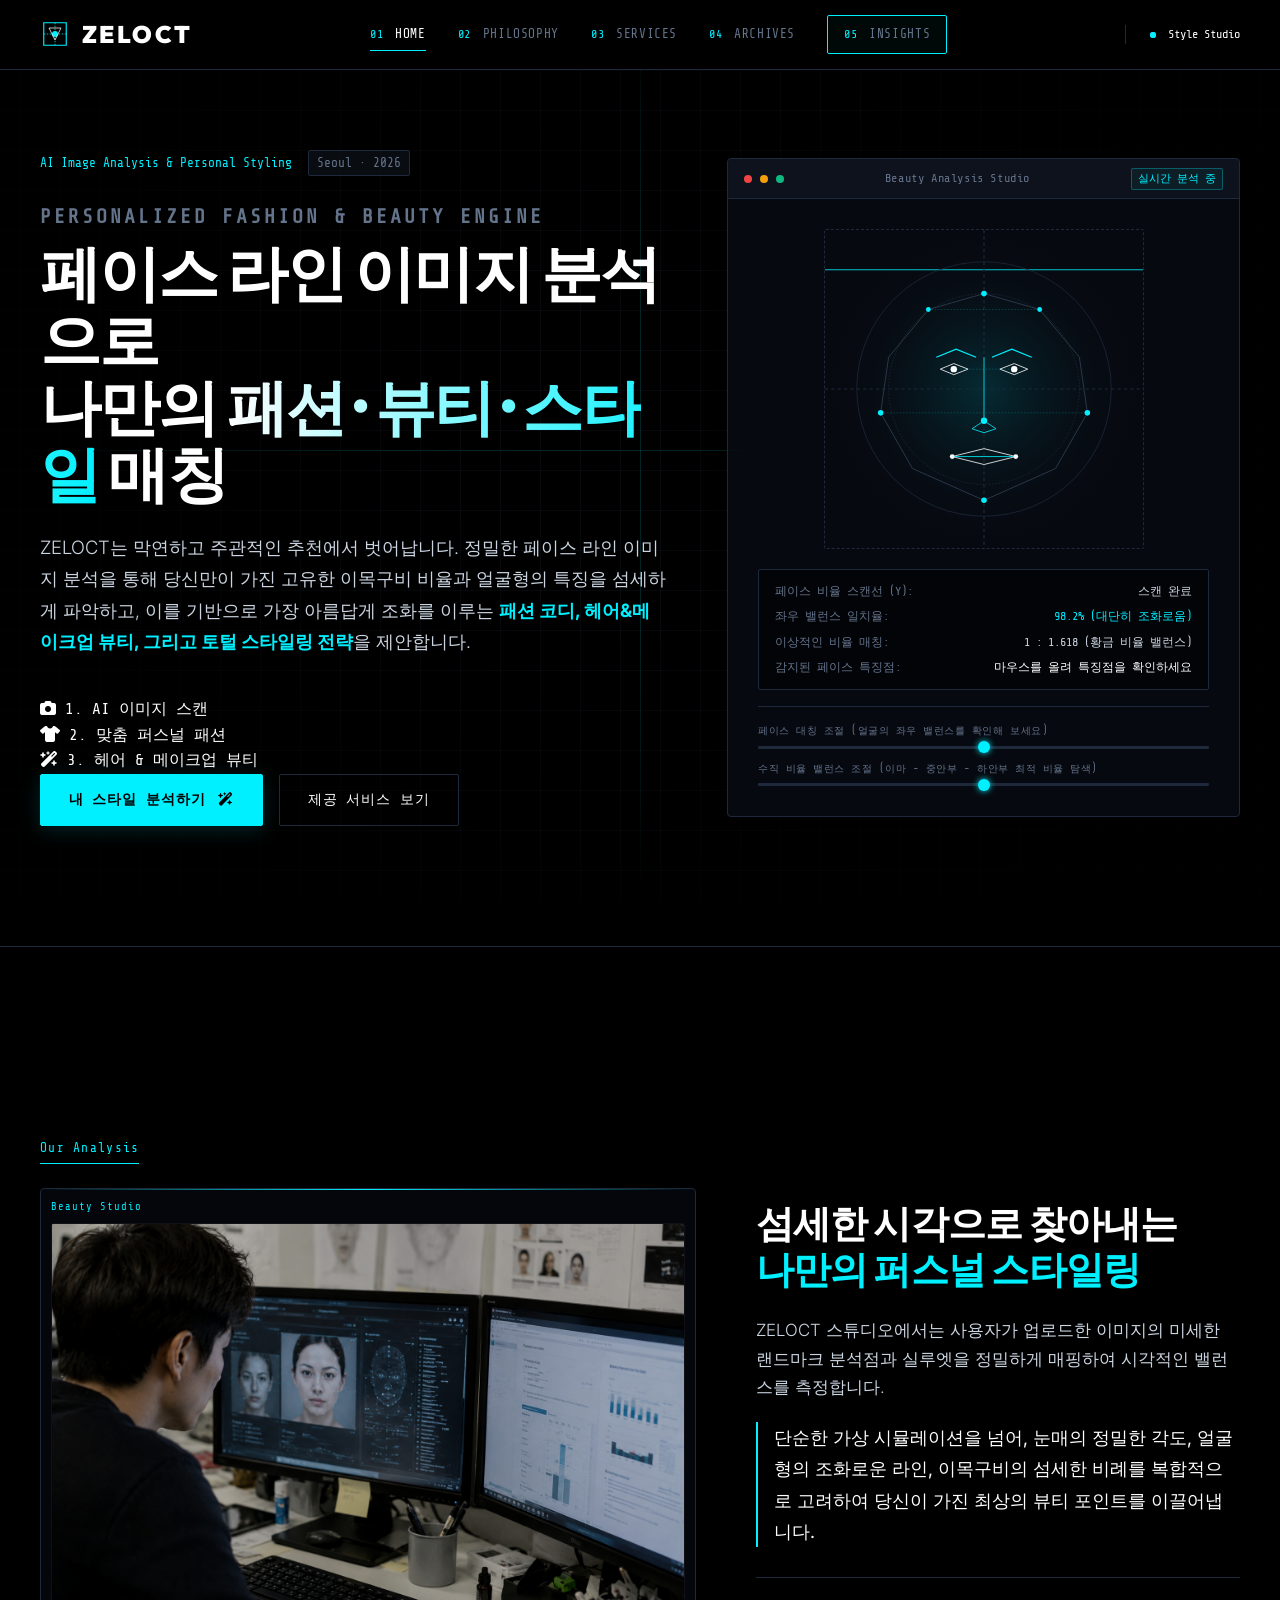
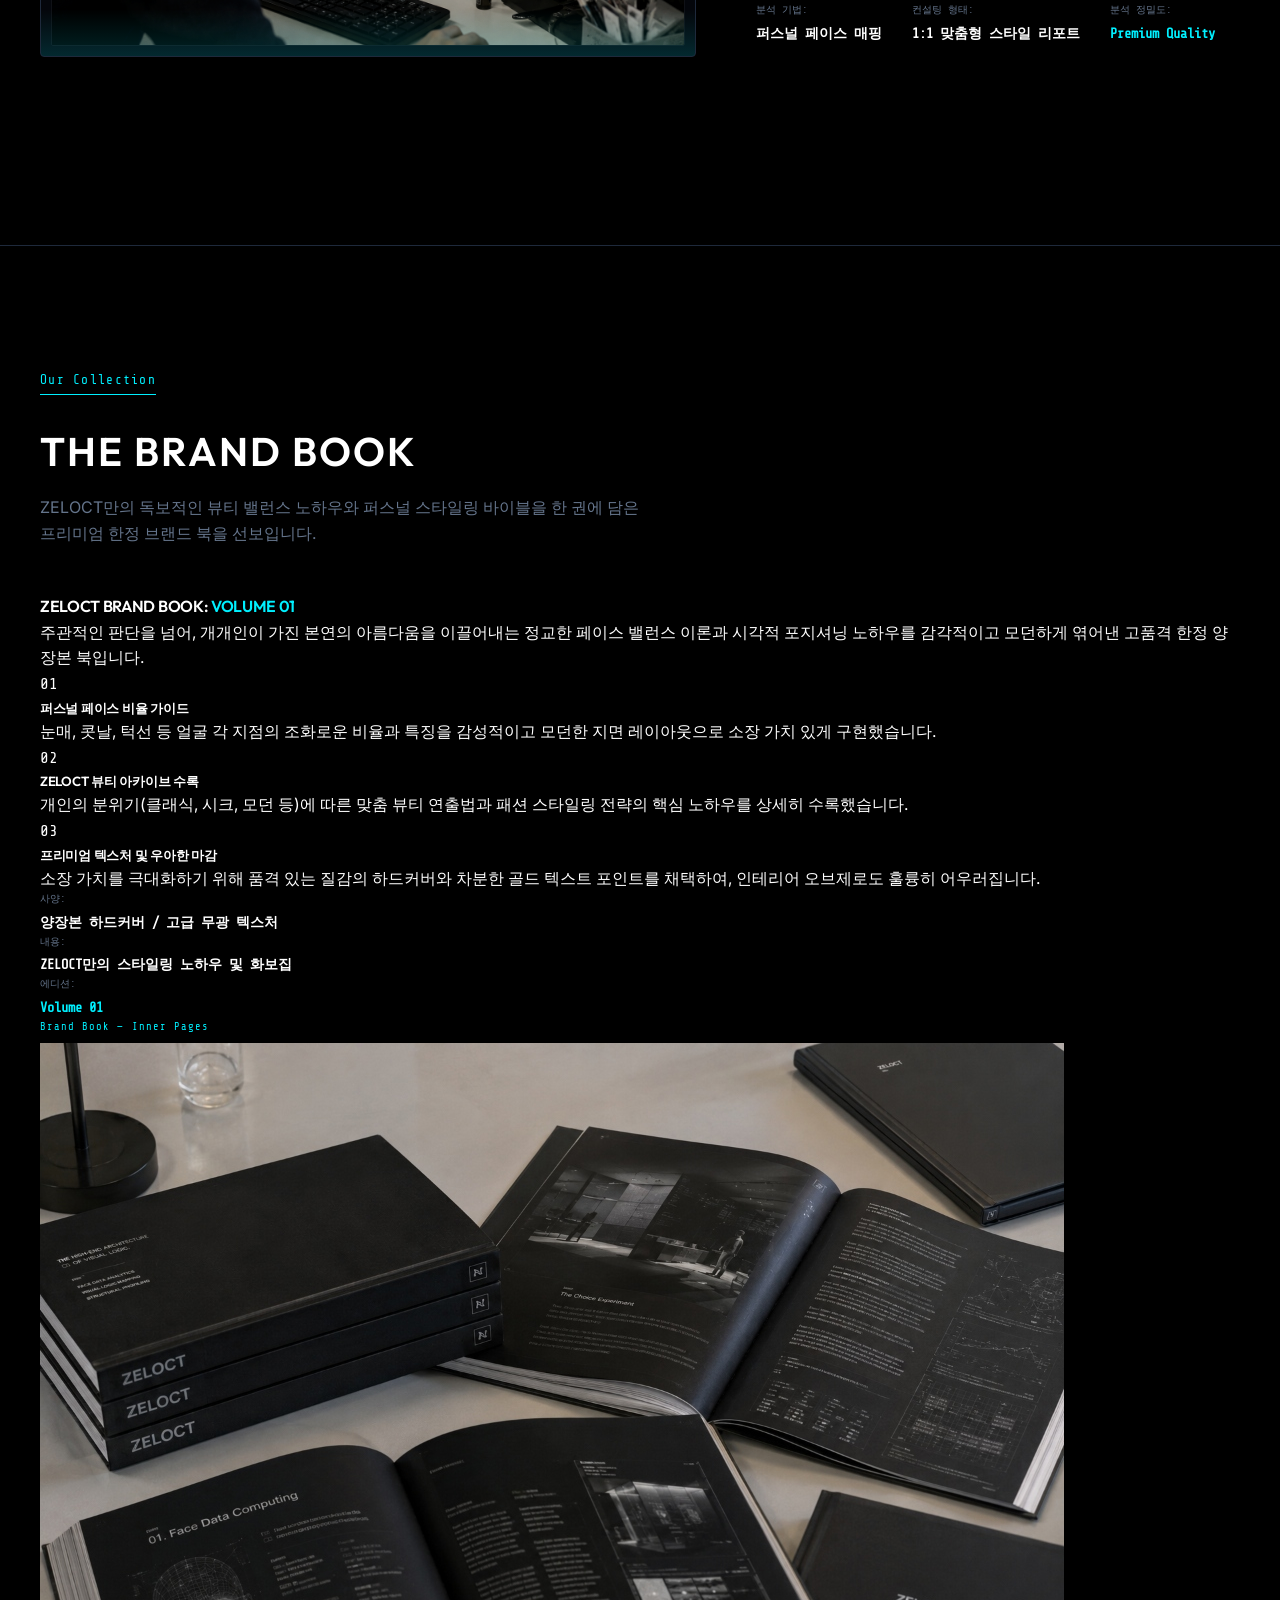
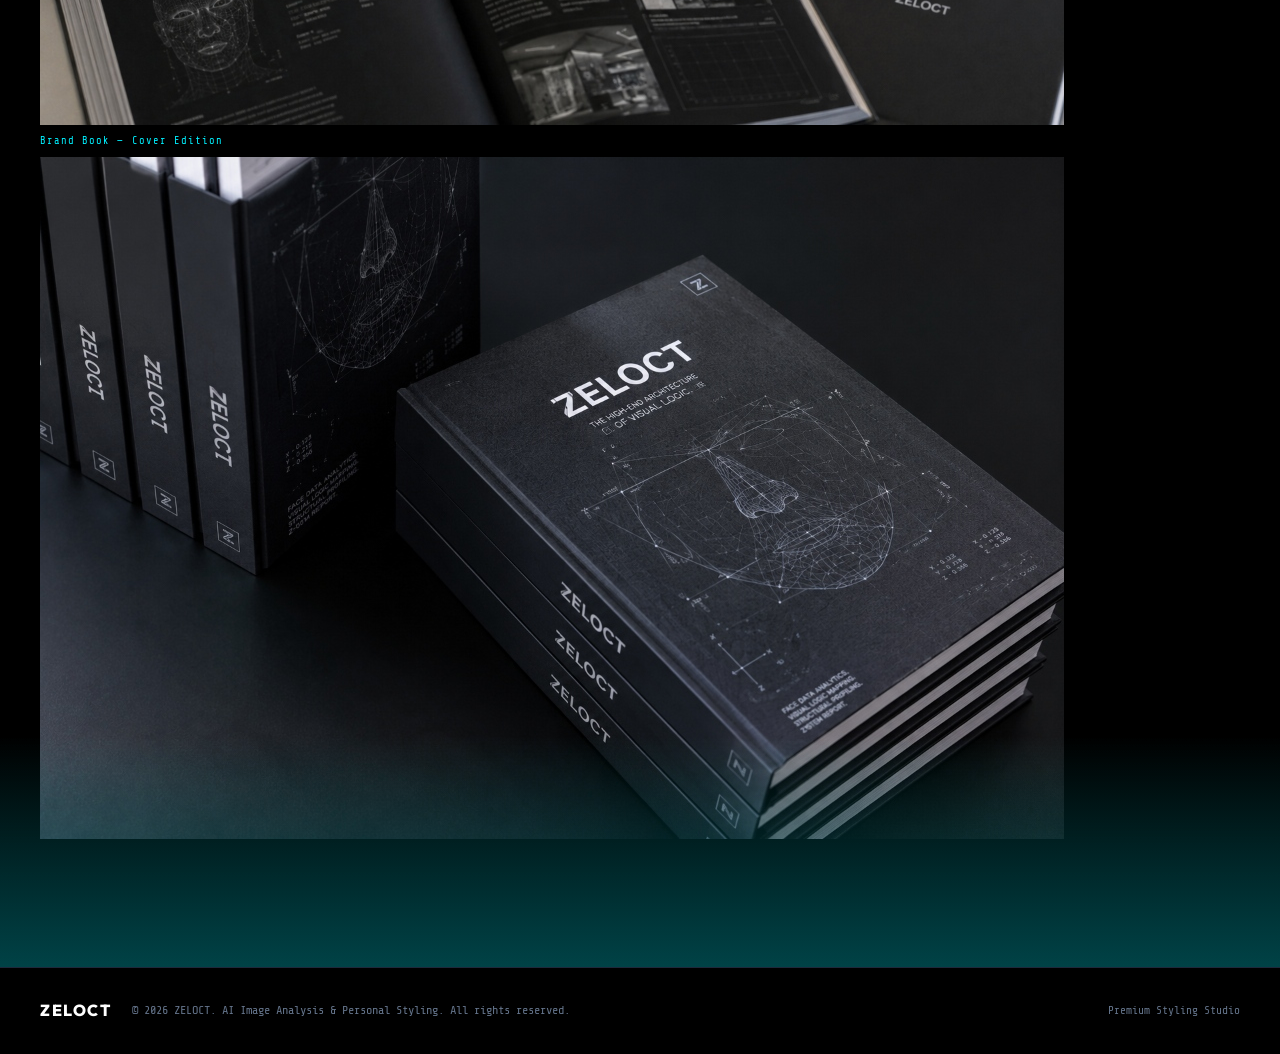
==== commit df0cd731: "Restore original high-fidelity cyber-dark styling while keeping the premium beauty copywriting" ====
--- a/index.html
+++ b/index.html
@@ -8,7 +8,7 @@
     <!-- Google Fonts -->
     <link rel="preconnect" href="https://fonts.googleapis.com">
     <link rel="preconnect" href="https://fonts.gstatic.com" crossorigin>
-    <link href="https://fonts.googleapis.com/css2?family=Cormorant+Garamond:ital,wght@0,400;0,500;0,600;1,400;1,500;1,600&family=Lato:ital,wght@0,300;0,400;0,700;1,300;1,400&family=DM+Serif+Display:ital@0;1&display=swap" rel="stylesheet">
+    <link href="https://fonts.googleapis.com/css2?family=Inter:wght@300;400;500;600&family=Outfit:wght@400;600;800;900&family=Share+Tech+Mono&display=swap" rel="stylesheet">
     <!-- FontAwesome for icons -->
     <link rel="stylesheet" href="https://cdnjs.cloudflare.com/ajax/libs/font-awesome/6.4.0/css/all.min.css">
     <link rel="stylesheet" href="style.css">
@@ -27,11 +27,12 @@
         <div class="header-container">
             <a href="index.html" class="logo-area">
                 <span class="logo-symbol">
-                    <svg viewBox="0 0 40 40" width="26" height="26">
-                        <ellipse cx="20" cy="20" rx="14" ry="18" fill="none" stroke="#b07d5c" stroke-width="1.2" />
-                        <line x1="20" y1="2" x2="20" y2="38" stroke="#c9a882" stroke-width="0.8" stroke-dasharray="3,3" />
-                        <line x1="6" y1="20" x2="34" y2="20" stroke="#c9a882" stroke-width="0.8" stroke-dasharray="3,3" />
-                        <circle cx="20" cy="20" r="3" fill="#b07d5c" opacity="0.7" />
+                    <svg viewBox="0 0 40 40" width="30" height="30">
+                        <polygon points="5,5 35,5 35,35 5,35" fill="none" stroke="#00F0FF" stroke-width="1.5" />
+                        <line x1="20" y1="5" x2="20" y2="35" stroke="#00F0FF" stroke-width="1" stroke-dasharray="2,2" />
+                        <line x1="5" y1="20" x2="35" y2="20" stroke="#00F0FF" stroke-width="1" stroke-dasharray="2,2" />
+                        <circle cx="20" cy="20" r="4" fill="#00F0FF" />
+                        <polygon points="12,12 28,12 20,28" fill="none" stroke="#FFFFFF" stroke-width="1" />
                     </svg>
                 </span>
                 <span class="logo-text">ZELOCT</span>
@@ -58,7 +59,7 @@
             <div class="section-container">
                 <div class="hero-layout">
                     <div class="hero-info">
-                        <div class="system-tag">
+                        <div class="system-tag font-mono">
                             <span class="tag-accent">AI Image Analysis &amp; Personal Styling</span>
                             <span class="tag-version">Seoul · 2026</span>
                         </div>
@@ -103,71 +104,71 @@
                                 <span class="dot yellow"></span>
                                 <span class="dot green"></span>
                             </div>
-                            <div class="header-title-text">Beauty Analysis Studio</div>
-                            <div class="header-status">실시간 분석 중</div>
+                            <div class="header-title-text font-mono">Beauty Analysis Studio</div>
+                            <div class="header-status font-mono">실시간 분석 중</div>
                         </div>
                         <div class="visualizer-content">
                             <div class="svg-visualizer-container">
                                 <svg id="face-mesh-svg" viewBox="0 0 400 400" width="100%" height="100%">
-                                    <!-- Warm tone background -->
+                                    <!-- Neon Cyan background glow -->
                                     <defs>
                                         <radialGradient id="bg-glow" cx="50%" cy="50%" r="50%">
-                                            <stop offset="0%" stop-color="rgba(232,197,180,0.15)" />
-                                            <stop offset="100%" stop-color="rgba(253,250,246,0)" />
+                                            <stop offset="0%" stop-color="rgba(0, 240, 255, 0.15)" />
+                                            <stop offset="100%" stop-color="rgba(10, 15, 30, 0)" />
                                         </radialGradient>
                                     </defs>
                                     <rect width="100%" height="100%" fill="url(#bg-glow)" />
                                     
                                     <!-- Scanning Laser Line -->
-                                    <line id="laser-line" x1="0" y1="50" x2="400" y2="50" stroke="#b07d5c" stroke-width="1" opacity="0.6" />
+                                    <line id="laser-line" x1="0" y1="50" x2="400" y2="50" stroke="#00F0FF" stroke-width="1.5" opacity="0.8" />
                                     
                                     <!-- Axes -->
-                                    <line x1="200" y1="0" x2="200" y2="400" stroke="#e8ddd3" stroke-width="1" stroke-dasharray="4,4" />
-                                    <line x1="0" y1="200" x2="400" y2="200" stroke="#e8ddd3" stroke-width="1" stroke-dasharray="4,4" />
+                                    <line x1="200" y1="0" x2="200" y2="400" stroke="#1e293b" stroke-width="1.5" stroke-dasharray="4,4" />
+                                    <line x1="0" y1="200" x2="400" y2="200" stroke="#1e293b" stroke-width="1.5" stroke-dasharray="4,4" />
                                     
                                     <!-- Symmetrical Guide Circles -->
-                                    <circle cx="200" cy="200" r="160" fill="none" stroke="#e8ddd3" stroke-width="1" />
-                                    <circle cx="200" cy="200" r="120" fill="none" stroke="#e8ddd3" stroke-dasharray="2,2" stroke-width="1" />
+                                    <circle cx="200" cy="200" r="160" fill="none" stroke="#1E293B" stroke-width="1" />
+                                    <circle cx="200" cy="200" r="120" fill="none" stroke="#1E293B" stroke-dasharray="2,2" stroke-width="1" />
 
                                     <!-- Face Vector Wireframe -->
-                                    <polygon id="face-contour" points="200,80 270,100 320,160 330,230 290,300 200,340 110,300 70,230 80,160 130,100" fill="none" stroke="#d4b8a8" stroke-width="1.2" />
+                                    <polygon id="face-contour" points="200,80 270,100 320,160 330,230 290,300 200,340 110,300 70,230 80,160 130,100" fill="none" stroke="#334155" stroke-width="1" />
                                     
                                     <!-- Inner features - Eyebrows & Eyes -->
-                                    <polyline id="eyebrow-left" points="140,160 165,150 190,160" fill="none" stroke="#b07d5c" stroke-width="1.5" />
-                                    <polyline id="eyebrow-right" points="260,160 235,150 210,160" fill="none" stroke="#b07d5c" stroke-width="1.5" />
+                                    <polyline id="eyebrow-left" points="140,160 165,150 190,160" fill="none" stroke="#00F0FF" stroke-width="1.5" />
+                                    <polyline id="eyebrow-right" points="260,160 235,150 210,160" fill="none" stroke="#00F0FF" stroke-width="1.5" />
                                     
                                     <!-- Eye Geometry Left -->
-                                    <polygon id="eye-left" points="145,175 162,168 180,175 162,182" fill="none" stroke="#9c836f" stroke-width="1" />
-                                    <circle id="pupil-left" cx="162" cy="175" r="3" fill="#b07d5c" />
+                                    <polygon id="eye-left" points="145,175 162,168 180,175 162,182" fill="none" stroke="#FFFFFF" stroke-width="1" />
+                                    <circle id="pupil-left" cx="162" cy="175" r="3" fill="#00F0FF" />
                                     
                                     <!-- Eye Geometry Right -->
-                                    <polygon id="eye-right" points="255,175 238,168 220,175 238,182" fill="none" stroke="#9c836f" stroke-width="1" />
-                                    <circle id="pupil-right" cx="238" cy="175" r="3" fill="#b07d5c" />
+                                    <polygon id="eye-right" points="255,175 238,168 220,175 238,182" fill="none" stroke="#FFFFFF" stroke-width="1" />
+                                    <circle id="pupil-right" cx="238" cy="175" r="3" fill="#00F0FF" />
                                     
                                     <!-- Nose Architecture -->
-                                    <polyline id="nose-bridge" points="200,160 200,240 185,250 200,255 215,250 200,240" fill="none" stroke="#b07d5c" stroke-width="0.8" />
+                                    <polyline id="nose-bridge" points="200,160 200,240 185,250 200,255 215,250 200,240" fill="none" stroke="#00F0FF" stroke-width="1" />
 
                                     <!-- Mouth Geometry -->
-                                    <polygon id="mouth" points="160,285 200,275 240,285 200,295" fill="none" stroke="#9c836f" stroke-width="1" />
-                                    <line x1="160" y1="285" x2="240" y2="285" stroke="#c9a882" stroke-width="0.8" />
+                                    <polygon id="mouth" points="160,285 200,275 240,285 200,295" fill="none" stroke="#FFFFFF" stroke-width="1" />
+                                    <line x1="160" y1="285" x2="240" y2="285" stroke="#00F0FF" stroke-width="1" />
 
                                     <!-- Symmetrical Analysis Nodes -->
                                     <g id="analysis-nodes">
-                                        <circle cx="200" cy="240" r="4" class="node-pulse" fill="#b07d5c" data-name="코 중앙" />
-                                        <circle cx="200" cy="80" r="3.5" class="node-pulse" fill="#b07d5c" data-name="이마 끝" />
-                                        <circle cx="200" cy="340" r="3.5" class="node-pulse" fill="#b07d5c" data-name="턱 끝" />
-                                        <circle cx="162" cy="175" r="4" class="node-pulse" fill="#c9a882" data-name="왼쪽 눈" />
-                                        <circle cx="238" cy="175" r="4" class="node-pulse" fill="#c9a882" data-name="오른쪽 눈" />
-                                        <circle cx="130" cy="100" r="3" fill="#c9a882" data-name="이마 왼쪽" />
-                                        <circle cx="270" cy="100" r="3" fill="#c9a882" data-name="이마 오른쪽" />
-                                        <circle cx="70" cy="230" r="3.5" fill="#b07d5c" data-name="왼쪽 광대" />
-                                        <circle cx="330" cy="230" r="3.5" fill="#b07d5c" data-name="오른쪽 광대" />
-                                        <circle cx="160" cy="285" r="3" fill="#c9a882" data-name="입꼬리 왼쪽" />
-                                        <circle cx="240" cy="285" r="3" fill="#c9a882" data-name="입꼬리 오른쪽" />
+                                        <circle cx="200" cy="240" r="4" class="node-pulse" fill="#00F0FF" data-name="코 중앙" />
+                                        <circle cx="200" cy="80" r="3.5" class="node-pulse" fill="#00F0FF" data-name="이마 끝" />
+                                        <circle cx="200" cy="340" r="3.5" class="node-pulse" fill="#00F0FF" data-name="턱 끝" />
+                                        <circle cx="162" cy="175" r="4" class="node-pulse" fill="#FFFFFF" data-name="왼쪽 눈동자" />
+                                        <circle cx="238" cy="175" r="4" class="node-pulse" fill="#FFFFFF" data-name="오른쪽 눈동자" />
+                                        <circle cx="130" cy="100" r="3" fill="#00F0FF" data-name="이마 왼쪽" />
+                                        <circle cx="270" cy="100" r="3" fill="#00F0FF" data-name="이마 오른쪽" />
+                                        <circle cx="70" cy="230" r="3.5" fill="#00F0FF" data-name="왼쪽 광대" />
+                                        <circle cx="330" cy="230" r="3.5" fill="#00F0FF" data-name="오른쪽 광대" />
+                                        <circle cx="160" cy="285" r="3" fill="#FFFFFF" data-name="입꼬리 왼쪽" />
+                                        <circle cx="240" cy="285" r="3" fill="#FFFFFF" data-name="입꼬리 오른쪽" />
                                     </g>
 
                                     <!-- Coordinate Annotation Lines -->
-                                    <g id="annotation-lines" stroke="#c9a882" stroke-width="0.5" stroke-opacity="0.5">
+                                    <g id="annotation-lines" stroke="#00F0FF" stroke-width="0.5" stroke-opacity="0.5">
                                         <line x1="162" y1="175" x2="238" y2="175" stroke-dasharray="2,2" />
                                         <line x1="130" y1="100" x2="270" y2="100" stroke-dasharray="2,2" />
                                         <line x1="70" y1="230" x2="330" y2="230" stroke-dasharray="2,2" />
@@ -177,7 +178,7 @@
                             </div>
                             
                             <!-- Real-time scanning telemetry overlay -->
-                            <div class="telemetry-box">
+                            <div class="telemetry-box font-mono">
                                 <div class="telemetry-row"><span class="tel-label">페이스 비율 스캔선 (Y):</span> <span class="tel-value" id="tel-axis">스캐닝 활성화</span></div>
                                 <div class="telemetry-row"><span class="tel-label">좌우 밸런스 일치율:</span> <span class="tel-value cyan-txt" id="tel-asym">98.2% (대단히 조화로움)</span></div>
                                 <div class="telemetry-row"><span class="tel-label">이상적인 비율 매칭:</span> <span class="tel-value" id="tel-phi">1 : 1.618 (황금 비율 밸런스)</span></div>
@@ -204,12 +205,12 @@
         <!-- LAB: Analysis Section -->
         <section id="lab" class="lab-section">
             <div class="section-container">
-                <div class="section-badge">Our Analysis</div>
+                <div class="section-badge font-mono">Our Analysis</div>
                 <div class="lab-grid">
                     <!-- Left: Visual image -->
                     <div class="lab-image-container">
                         <div class="lab-img-frame">
-                            <span class="frame-tag">Beauty Studio</span>
+                            <span class="frame-tag font-mono">Beauty Studio</span>
                             <img src="face-analysis-workspace.png" alt="ZELOCT AI 비주얼 분석 작업 화면" class="lab-workspace-img">
                             <div class="scanner-sweep-effect"></div>
                         </div>
@@ -223,7 +224,7 @@
                         <p class="lab-descHighlight">
                             단순한 가상 시뮬레이션을 넘어, 눈매의 정밀한 각도, 얼굴형의 조화로운 라인, 이목구비의 섬세한 비례를 복합적으로 고려하여 당신이 가진 최상의 뷰티 포인트를 이끌어냅니다.
                         </p>
-                        <div class="lab-meta">
+                        <div class="lab-meta font-mono">
                             <div class="meta-item"><span class="lbl">분석 기법:</span> <span class="val">퍼스널 페이스 매핑</span></div>
                             <div class="meta-item"><span class="lbl">컨설팅 형태:</span> <span class="val">1:1 맞춤형 스타일 리포트</span></div>
                             <div class="meta-item"><span class="lbl">분석 정밀도:</span> <span class="val cyan-txt">Premium Quality</span></div>
@@ -239,7 +240,7 @@
                 <div class="book-grid">
                     <!-- Left Column: Narrative, Bullets and Specs -->
                     <div class="book-info-col">
-                        <div class="section-badge">Our Collection</div>
+                        <div class="section-badge font-mono">Our Collection</div>
                         <h2 class="section-title">The Brand Book</h2>
                         <p class="section-subtitle">
                             ZELOCT만의 독보적인 뷰티 밸런스 노하우와 퍼스널 스타일링 바이블을 한 권에 담은 프리미엄 한정 브랜드 북을 선보입니다.
@@ -254,7 +255,7 @@
 
                         <div class="highlight-bullet-list">
                             <div class="highlight-bullet">
-                                <span class="bullet-num">01</span>
+                                <span class="bullet-num font-mono">01</span>
                                 <div class="bullet-body">
                                     <h5>퍼스널 페이스 비율 가이드</h5>
                                     <p>눈매, 콧날, 턱선 등 얼굴 각 지점의 조화로운 비율과 특징을 감성적이고 모던한 지면 레이아웃으로 소장 가치 있게 구현했습니다.</p>
@@ -262,7 +263,7 @@
                             </div>
 
                             <div class="highlight-bullet">
-                                <span class="bullet-num">02</span>
+                                <span class="bullet-num font-mono">02</span>
                                 <div class="bullet-body">
                                     <h5>ZELOCT 뷰티 아카이브 수록</h5>
                                     <p>개인의 분위기(클래식, 시크, 모던 등)에 따른 맞춤 뷰티 연출법과 패션 스타일링 전략의 핵심 노하우를 상세히 수록했습니다.</p>
@@ -270,7 +271,7 @@
                             </div>
 
                             <div class="highlight-bullet">
-                                <span class="bullet-num">03</span>
+                                <span class="bullet-num font-mono">03</span>
                                 <div class="bullet-body">
                                     <h5>프리미엄 텍스처 및 우아한 마감</h5>
                                     <p>소장 가치를 극대화하기 위해 품격 있는 질감의 하드커버와 차분한 골드 텍스트 포인트를 채택하여, 인테리어 오브제로도 훌륭히 어우러집니다.</p>
@@ -278,7 +279,7 @@
                             </div>
                         </div>
 
-                        <div class="book-meta">
+                        <div class="book-meta font-mono">
                             <div class="meta-item"><span class="lbl">사양:</span> <span class="val">양장본 하드커버 / 고급 무광 텍스처</span></div>
                             <div class="meta-item"><span class="lbl">내용:</span> <span class="val">ZELOCT만의 스타일링 노하우 및 화보집</span></div>
                             <div class="meta-item"><span class="lbl">에디션:</span> <span class="val cyan-txt">Volume 01</span></div>
@@ -289,7 +290,7 @@
                     <div class="book-showcase-col">
                         <div class="book-showcase-card first-card">
                             <div class="book-img-frame">
-                                <span class="frame-tag">Brand Book — Inner Pages</span>
+                                <span class="frame-tag font-mono">Brand Book — Inner Pages</span>
                                 <img src="zeloct-brand-book-spread.jpg" alt="ZELOCT 브랜드 북 내지" class="book-workspace-img">
                                 <div class="scanner-sweep-effect"></div>
                             </div>
@@ -297,7 +298,7 @@
 
                         <div class="book-showcase-card second-card">
                             <div class="book-img-frame">
-                                <span class="frame-tag">Brand Book — Cover Edition</span>
+                                <span class="frame-tag font-mono">Brand Book — Cover Edition</span>
                                 <img src="zeloct-brand-book-stack.jpg" alt="ZELOCT 브랜드 북 양장본 커버" class="book-workspace-img">
                                 <div class="scanner-sweep-effect"></div>
                             </div>
@@ -311,9 +312,9 @@
 
     <!-- Footer -->
     <footer class="system-footer">
-        <div class="footer-container">
+        <div class="footer-container font-mono">
             <div class="footer-left">
-                <span class="footer-brand">ZELOCT</span>
+                <span class="footer-brand font-sans">ZELOCT</span>
                 <span class="footer-copyright">&copy; 2026 ZELOCT. AI Image Analysis &amp; Personal Styling. All rights reserved.</span>
             </div>
             <div class="footer-right">
--- a/style.css
+++ b/style.css
@@ -1,43 +1,29 @@
 /* ==========================================================================
-   ZELOCT BEAUTY BRAND STYLESHEET
+   ZELOCT BRAND MASTER SYSTEM STYLESHEET
    --------------------------------------------------------------------------
-   - Design System: Rose Gold, Ivory, Champagne, Soft Blush
-   - Typography: Cormorant Garamond (Display), Lato (Body), DM Serif (Accent)
-   - Feel: High-end beauty, editorial, warm, luxurious, sensorial
+   - Design System: HSL values, Deep Black, Slate Grey, Electric Neon Cyan
+   - Typography: Outfit (Headers), Inter (Body), Share Tech Mono (Telemetry)
+   - Feel: Premium, cybernetic, structured, glassmorphic, interactive
    ========================================================================== */
 
 :root {
-    /* Backgrounds */
-    --bg-deep-black: #fdfaf6;           /* Warm ivory */
-    --bg-dark-slate: #f5efe8;           /* Soft blush cream */
-    --bg-accent: #2d1f1a;              /* Deep espresso for dark sections */
-
-    /* Borders */
-    --border-slate: #e8ddd3;
-    --border-slate-glow: #d4b8a8;
-    --border-gold: #c9a882;
-
-    /* Text */
-    --color-white: #1a1109;             /* Deep warm dark */
-    --color-text-body: #4a3728;         /* Warm dark brown */
-    --color-text-muted: #9c836f;        /* Muted terracotta */
-    --color-text-light: #fdfaf6;        /* For dark backgrounds */
-
-    /* Brand colors */
-    --color-cyan: #b07d5c;              /* Rose gold / terracotta */
-    --color-cyan-glow: rgba(176, 125, 92, 0.18);
-    --color-rose: #c4836a;              /* Warm rose */
-    --color-gold: #c9a882;              /* Champagne gold */
-    --color-blush: #e8c5b4;             /* Soft blush */
-
-    /* Fonts */
-    --font-heading: 'Cormorant Garamond', 'Georgia', serif;
-    --font-body: 'Lato', -apple-system, BlinkMacSystemFont, sans-serif;
-    --font-mono: 'Lato', sans-serif;    /* Remove monospace feel */
-    --font-display: 'DM Serif Display', 'Cormorant Garamond', serif;
-
-    --transition-smooth: all 0.35s cubic-bezier(0.16, 1, 0.3, 1);
-    --transition-slow: all 0.65s cubic-bezier(0.16, 1, 0.3, 1);
+    --bg-deep-black: #000000;
+    --bg-dark-slate: #0b0f19;
+    --border-slate: #1e293b;
+    --border-slate-glow: #334155;
+    
+    --color-white: #ffffff;
+    --color-cyan: #00f0ff;
+    --color-cyan-glow: rgba(0, 240, 255, 0.45);
+    --color-text-muted: #64748b;
+    --color-text-body: #cbd5e1;
+    
+    --font-heading: 'Outfit', -apple-system, BlinkMacSystemFont, "Segoe UI", Roboto, sans-serif;
+    --font-body: 'Inter', -apple-system, BlinkMacSystemFont, "Segoe UI", Roboto, sans-serif;
+    --font-mono: 'Share Tech Mono', monospace;
+    
+    --transition-smooth: all 0.3s cubic-bezier(0.16, 1, 0.3, 1);
+    --transition-slow: all 0.6s cubic-bezier(0.16, 1, 0.3, 1);
 }
 
 /* Base resets */
@@ -64,50 +50,54 @@
     position: relative;
 }
 
-/* Beauty Brand Decorative Background */
+/* Symmetrical Tech Grid Background */
 .tech-grid-overlay {
     position: fixed;
     top: 0;
     left: 0;
     width: 100%;
     height: 100%;
-    background:
-        radial-gradient(ellipse 80% 60% at 15% 20%, rgba(232, 197, 180, 0.18) 0%, transparent 60%),
-        radial-gradient(ellipse 60% 50% at 85% 75%, rgba(201, 168, 130, 0.14) 0%, transparent 55%),
-        radial-gradient(ellipse 40% 40% at 50% 50%, rgba(248, 240, 232, 0.08) 0%, transparent 70%);
+    background-image: 
+        linear-gradient(rgba(30, 41, 59, 0.2) 1px, transparent 1px),
+        linear-gradient(90deg, rgba(30, 41, 59, 0.2) 1px, transparent 1px);
+    background-size: 40px 40px;
+    background-position: center center;
     pointer-events: none;
     z-index: 1;
 }
 
 .tech-grid-overlay::after {
-    content: none;
-}
-
-/* Decorative floating orbs */
+    content: '';
+    position: absolute;
+    top: 0;
+    left: 0;
+    width: 100%;
+    height: 100%;
+    background: radial-gradient(circle at 50% 50%, transparent 20%, rgba(0, 0, 0, 0.8) 80%);
+    pointer-events: none;
+}
+
+/* Symmetrical Skan Axes */
 .symmetrical-axis-x {
     position: fixed;
-    width: 600px;
-    height: 600px;
-    border-radius: 50%;
-    background: radial-gradient(circle, rgba(228, 185, 165, 0.08) 0%, transparent 70%);
-    top: -200px;
-    right: -100px;
-    left: auto;
+    left: 0;
+    right: 0;
+    top: 50%;
+    height: 1px;
+    background: linear-gradient(90deg, transparent, rgba(0, 240, 255, 0.15) 30%, rgba(0, 240, 255, 0.15) 70%, transparent);
+    z-index: 2;
     pointer-events: none;
-    z-index: 1;
 }
 
 .symmetrical-axis-y {
     position: fixed;
-    width: 400px;
-    height: 400px;
-    border-radius: 50%;
-    background: radial-gradient(circle, rgba(201, 168, 130, 0.07) 0%, transparent 70%);
-    bottom: -100px;
-    left: -100px;
-    top: auto;
+    top: 0;
+    bottom: 0;
+    left: 50%;
+    width: 1px;
+    background: linear-gradient(180deg, transparent, rgba(0, 240, 255, 0.15) 30%, rgba(0, 240, 255, 0.15) 70%, transparent);
+    z-index: 2;
     pointer-events: none;
-    z-index: 1;
 }
 
 /* Custom Interactive Cursor Tracker */
@@ -153,15 +143,12 @@
 /* Typography Utility Classes */
 h1, h2, h3, h4, h5 {
     font-family: var(--font-heading);
-    letter-spacing: 0.01em;
-    font-weight: 400;
+    letter-spacing: -0.02em;
+    font-weight: 600;
 }
 
 .font-mono {
-    font-family: var(--font-body) !important;
-    font-size: 0.8rem;
-    letter-spacing: 0.08em;
-    text-transform: uppercase;
+    font-family: var(--font-mono) !important;
 }
 
 .cyan-txt {
@@ -181,23 +168,21 @@
 }
 
 .gradient-text {
-    background: linear-gradient(135deg, var(--color-rose) 0%, var(--color-gold) 50%, #e8c5b4 100%);
+    background: linear-gradient(90deg, #ffffff 0%, var(--color-cyan) 100%);
     -webkit-background-clip: text;
     -webkit-text-fill-color: transparent;
-    background-clip: text;
-}
-
-/* Beauty Brand Header */
+}
+
+/* System Header */
 .system-header {
     position: fixed;
     top: 0;
     left: 0;
     width: 100%;
-    height: 72px;
-    border-bottom: 1px solid rgba(201, 168, 130, 0.3);
-    background-color: rgba(253, 250, 246, 0.92);
-    backdrop-filter: blur(20px);
-    -webkit-backdrop-filter: blur(20px);
+    height: 70px;
+    border-bottom: 1px solid var(--border-slate);
+    background-color: rgba(0, 0, 0, 0.85);
+    backdrop-filter: blur(10px);
     z-index: 1000;
 }
 
@@ -214,7 +199,7 @@
 .logo-area {
     display: flex;
     align-items: center;
-    gap: 10px;
+    gap: 12px;
     text-decoration: none;
 }
 
@@ -226,48 +211,47 @@
 
 .logo-text {
     font-family: var(--font-heading);
-    font-size: 1.6rem;
-    font-weight: 600;
+    font-size: 1.5rem;
+    font-weight: 900;
     color: var(--color-white);
-    letter-spacing: 0.18em;
-    font-style: italic;
+    letter-spacing: 0.1em;
 }
 
 .nav-links {
     display: flex;
     align-items: center;
-    gap: 36px;
+    gap: 32px;
 }
 
 .nav-item {
-    font-family: var(--font-body);
+    font-family: var(--font-mono);
     font-size: 0.8rem;
-    font-weight: 500;
     color: var(--color-text-muted);
     text-decoration: none;
-    letter-spacing: 0.12em;
-    text-transform: uppercase;
+    letter-spacing: 0.05em;
     transition: var(--transition-smooth);
     position: relative;
     padding: 6px 0;
 }
 
 .nav-num {
-    display: none;
+    color: var(--color-cyan);
+    margin-right: 4px;
+    font-size: 0.75rem;
 }
 
 .nav-item:hover, .nav-item.active {
-    color: var(--color-cyan);
+    color: var(--color-white);
 }
 
 .nav-item::after {
     content: '';
     position: absolute;
-    bottom: -2px;
+    bottom: 0;
     left: 0;
     width: 0;
     height: 1px;
-    background: linear-gradient(90deg, var(--color-rose), var(--color-gold));
+    background-color: var(--color-cyan);
     transition: var(--transition-smooth);
 }
 
@@ -276,11 +260,10 @@
 }
 
 .nav-btn {
-    border: 1px solid var(--color-gold);
-    padding: 9px 22px;
-    border-radius: 50px;
-    background-color: transparent;
-    color: var(--color-cyan) !important;
+    border: 1px solid var(--color-cyan);
+    padding: 8px 16px;
+    border-radius: 2px;
+    background-color: rgba(0, 240, 255, 0.03);
 }
 
 .nav-btn::after {
@@ -288,30 +271,29 @@
 }
 
 .nav-btn:hover {
-    background: linear-gradient(135deg, var(--color-rose), var(--color-gold));
-    color: #fff !important;
-    border-color: transparent;
-    box-shadow: 0 4px 16px var(--color-cyan-glow);
+    background-color: var(--color-cyan);
+    color: var(--bg-deep-black) !important;
+    box-shadow: 0 0 15px var(--color-cyan-glow);
+}
+
+.nav-btn:hover .nav-num {
+    color: var(--bg-deep-black);
 }
 
 .system-status-indicator {
     display: flex;
     align-items: center;
-    gap: 10px;
-    font-family: var(--font-body);
+    gap: 12px;
+    font-family: var(--font-mono);
     font-size: 0.75rem;
-    font-weight: 500;
-    letter-spacing: 0.1em;
-    text-transform: uppercase;
-    color: var(--color-text-muted);
-    border-left: 1px solid rgba(201, 168, 130, 0.3);
+    border-left: 1px solid var(--border-slate);
     padding-left: 24px;
 }
 
 .status-dot-pulse {
     width: 6px;
     height: 6px;
-    background: linear-gradient(135deg, var(--color-rose), var(--color-gold));
+    background-color: var(--color-cyan);
     border-radius: 50%;
     position: relative;
 }
@@ -322,17 +304,17 @@
     width: 100%;
     height: 100%;
     border-radius: 50%;
-    background: var(--color-rose);
-    animation: status-ping 2s infinite;
+    background-color: var(--color-cyan);
+    animation: status-ping 1.5s infinite;
 }
 
 @keyframes status-ping {
-    0% { transform: scale(1); opacity: 0.8; }
-    100% { transform: scale(3.5); opacity: 0; }
+    0% { transform: scale(1); opacity: 1; }
+    100% { transform: scale(3); opacity: 0; }
 }
 
 .status-divider {
-    color: var(--border-gold);
+    color: var(--border-slate);
 }
 
 .status-metric {
@@ -357,75 +339,69 @@
 }
 
 .section-badge {
-    font-family: var(--font-body);
-    font-size: 0.72rem;
-    color: var(--color-text-muted);
-    letter-spacing: 0.18em;
+    font-family: var(--font-mono);
+    font-size: 0.8rem;
+    color: var(--color-cyan);
+    letter-spacing: 0.1em;
+    margin-bottom: 24px;
+    display: inline-block;
+    border-bottom: 1px solid var(--color-cyan);
+    padding-bottom: 4px;
+}
+
+.section-title {
+    font-size: 2.5rem;
+    color: var(--color-white);
+    margin-bottom: 12px;
     text-transform: uppercase;
-    margin-bottom: 20px;
-    display: inline-block;
-}
-
-.section-title {
-    font-family: var(--font-heading);
-    font-size: 3rem;
-    font-weight: 400;
-    font-style: italic;
-    color: var(--color-white);
-    margin-bottom: 16px;
-    letter-spacing: 0.01em;
-    line-height: 1.15;
+    letter-spacing: 0.05em;
 }
 
 .section-subtitle {
-    color: var(--color-text-body);
-    font-size: 1.05rem;
-    line-height: 1.75;
-    max-width: 580px;
+    color: var(--color-text-muted);
+    font-size: 1rem;
+    max-width: 600px;
     margin-bottom: 48px;
-    font-weight: 300;
 }
 
 /* Buttons */
 .btn {
     display: inline-flex;
     align-items: center;
-    gap: 10px;
-    font-family: var(--font-body);
-    font-size: 0.8rem;
-    font-weight: 500;
-    padding: 14px 32px;
-    border-radius: 50px;
+    gap: 12px;
+    font-family: var(--font-mono);
+    font-size: 0.85rem;
+    padding: 14px 28px;
+    border-radius: 2px;
     text-decoration: none;
-    letter-spacing: 0.12em;
-    text-transform: uppercase;
+    letter-spacing: 0.08em;
     cursor: pointer;
     transition: var(--transition-smooth);
 }
 
 .btn-primary {
-    background: linear-gradient(135deg, var(--color-rose) 0%, var(--color-gold) 100%);
-    color: #fff;
-    border: none;
-    box-shadow: 0 4px 24px rgba(176, 125, 92, 0.3);
+    background-color: var(--color-cyan);
+    color: var(--bg-deep-black);
+    border: 1px solid var(--color-cyan);
+    font-weight: 600;
+    box-shadow: 0 4px 20px rgba(0, 240, 255, 0.15);
 }
 
 .btn-primary:hover {
-    transform: translateY(-2px);
-    box-shadow: 0 8px 32px rgba(176, 125, 92, 0.4);
-    opacity: 0.92;
+    background-color: transparent;
+    color: var(--color-cyan);
+    box-shadow: 0 0 25px var(--color-cyan-glow);
 }
 
 .btn-secondary {
     background-color: transparent;
-    color: var(--color-cyan);
-    border: 1px solid var(--border-gold);
+    color: var(--color-white);
+    border: 1px solid var(--border-slate);
 }
 
 .btn-secondary:hover {
-    border-color: var(--color-cyan);
-    background-color: rgba(176, 125, 92, 0.06);
-    transform: translateY(-2px);
+    border-color: var(--color-white);
+    background-color: rgba(255, 255, 255, 0.02);
 }
 
 /* ==========================================================================
@@ -450,50 +426,38 @@
     display: flex;
     align-items: center;
     gap: 16px;
-    margin-bottom: 28px;
-    font-family: var(--font-body);
-    font-size: 0.75rem;
-    letter-spacing: 0.14em;
-    text-transform: uppercase;
-    color: var(--color-text-muted);
+    margin-bottom: 30px;
+    font-family: var(--font-mono);
+    font-size: 0.8rem;
 }
 
 .tag-accent {
-    color: var(--color-rose);
-    font-weight: 600;
-    letter-spacing: 0.2em;
+    color: var(--color-cyan);
 }
 
 .tag-version {
     color: var(--color-text-muted);
-    background-color: rgba(201, 168, 130, 0.12);
-    padding: 3px 10px;
-    border: 1px solid var(--border-gold);
-    border-radius: 20px;
-    font-size: 0.7rem;
+    background-color: rgba(30, 41, 59, 0.3);
+    padding: 2px 8px;
+    border: 1px solid var(--border-slate);
+    border-radius: 2px;
 }
 
 .hero-title {
-    font-family: var(--font-heading);
-    font-size: 4.2rem;
-    line-height: 1.08;
-    margin-bottom: 28px;
-    font-weight: 500;
-    font-style: italic;
-    letter-spacing: 0.01em;
-    color: var(--color-white);
+    font-size: 3.8rem;
+    line-height: 1.1;
+    margin-bottom: 24px;
+    font-weight: 900;
+    letter-spacing: -0.03em;
 }
 
 .title-sub {
     display: block;
-    font-family: var(--font-body);
-    font-size: 0.9rem;
-    color: var(--color-text-muted);
-    letter-spacing: 0.2em;
-    text-transform: uppercase;
-    margin-bottom: 18px;
-    font-style: normal;
-    font-weight: 400;
+    font-size: 1.25rem;
+    font-family: var(--font-mono);
+    color: var(--color-text-muted);
+    letter-spacing: 0.15em;
+    margin-bottom: 12px;
 }
 
 .hero-desc {
@@ -504,78 +468,28 @@
     font-weight: 300;
 }
 
-.hero-offerings {
-    display: flex;
-    gap: 12px;
-    margin-bottom: 30px;
-    flex-wrap: wrap;
-}
-
-.offering-item {
-    display: flex;
-    align-items: center;
-    gap: 8px;
-    background-color: rgba(255, 255, 255, 0.75);
-    border: 1px solid rgba(201, 168, 130, 0.4);
-    padding: 8px 18px;
-    border-radius: 50px;
-    font-size: 0.82rem;
-    color: var(--color-text-body);
-    transition: var(--transition-smooth);
-    backdrop-filter: blur(8px);
-}
-
-.offering-item:hover {
-    border-color: var(--color-rose);
-    background-color: rgba(255, 255, 255, 0.95);
-    transform: translateY(-2px);
-    box-shadow: 0 6px 20px rgba(176, 125, 92, 0.15);
-}
-
-.offering-icon {
-    color: var(--color-rose);
-    font-size: 0.85rem;
-}
-
-.offering-txt {
-    font-weight: 500;
-    letter-spacing: 0.04em;
-}
-
-@media (max-width: 768px) {
-    .hero-offerings {
-        gap: 8px;
-        margin-bottom: 24px;
-        justify-content: center;
-    }
-    .offering-item {
-        padding: 6px 12px;
-        font-size: 0.75rem;
-    }
-}
-
 .hero-actions {
     display: flex;
     gap: 16px;
 }
 
-/* Hero Visual Card — Beauty Brand */
+/* Hero Face Mesh Visualizer Card */
 .hero-visualizer-card {
-    background: linear-gradient(145deg, rgba(253, 250, 246, 0.9) 0%, rgba(248, 240, 232, 0.95) 100%);
-    border: 1px solid rgba(201, 168, 130, 0.35);
-    border-radius: 20px;
+    background-color: rgba(11, 15, 25, 0.65);
+    border: 1px solid var(--border-slate);
+    border-radius: 4px;
     overflow: hidden;
-    box-shadow: 0 30px 60px rgba(176, 125, 92, 0.12), 0 8px 24px rgba(0,0,0,0.06);
-    backdrop-filter: blur(20px);
+    box-shadow: 0 20px 50px rgba(0, 0, 0, 0.5);
+    backdrop-filter: blur(15px);
 }
 
 .card-header-bar {
-    height: 48px;
-    background: linear-gradient(90deg, rgba(248, 240, 232, 0.9), rgba(253, 250, 246, 0.9));
-    border-bottom: 1px solid rgba(201, 168, 130, 0.25);
-    display: flex;
-    align-items: center;
-    padding: 0 20px;
+    height: 40px;
+    background-color: rgba(30, 41, 59, 0.3);
+    border-bottom: 1px solid var(--border-slate);
+    display: flex;
+    align-items: center;
+    padding: 0 16px;
     justify-content: space-between;
 }
 
@@ -590,28 +504,25 @@
     border-radius: 50%;
 }
 
-.header-dots .red { background-color: #e8a898; }
-.header-dots .yellow { background-color: #e8c882; }
-.header-dots .green { background-color: #a8c8a8; }
+.header-dots .red { background-color: #ef4444; }
+.header-dots .yellow { background-color: #f59e0b; }
+.header-dots .green { background-color: #10b981; }
 
 .header-title-text {
-    font-family: var(--font-body);
-    font-size: 0.72rem;
-    color: var(--color-text-muted);
-    letter-spacing: 0.14em;
-    text-transform: uppercase;
+    font-family: var(--font-mono);
+    font-size: 0.75rem;
+    color: var(--color-text-muted);
+    letter-spacing: 0.05em;
 }
 
 .header-status {
-    font-family: var(--font-body);
-    font-size: 0.68rem;
-    color: var(--color-rose);
-    border: 1px solid rgba(196, 131, 106, 0.4);
-    padding: 2px 8px;
-    border-radius: 20px;
-    background-color: rgba(196, 131, 106, 0.06);
-    letter-spacing: 0.1em;
-    text-transform: uppercase;
+    font-family: var(--font-mono);
+    font-size: 0.7rem;
+    color: var(--color-cyan);
+    border: 1px solid rgba(0, 240, 255, 0.3);
+    padding: 1px 6px;
+    border-radius: 2px;
+    background-color: rgba(0, 240, 255, 0.05);
 }
 
 .visualizer-content {
@@ -660,20 +571,19 @@
 /* Telemetry box */
 .telemetry-box {
     width: 100%;
-    background: linear-gradient(135deg, rgba(248, 240, 232, 0.8), rgba(253, 250, 246, 0.9));
-    border: 1px solid rgba(201, 168, 130, 0.3);
-    border-radius: 12px;
-    padding: 16px 20px;
+    background-color: rgba(0, 0, 0, 0.5);
+    border: 1px solid var(--border-slate);
+    border-radius: 2px;
+    padding: 12px 16px;
     margin-top: 20px;
 }
 
 .telemetry-row {
     display: flex;
     justify-content: space-between;
-    font-family: var(--font-body);
+    font-family: var(--font-mono);
     font-size: 0.75rem;
-    letter-spacing: 0.06em;
-    margin-bottom: 8px;
+    margin-bottom: 6px;
 }
 
 .telemetry-row:last-child {
@@ -776,27 +686,25 @@
 
 .about-visual {
     position: relative;
-    border-right: 1px solid rgba(201, 168, 130, 0.25);
+    border-right: 1px solid var(--border-slate);
     padding-right: 60px;
 }
 
 .huge-brand-title {
-    font-family: var(--font-heading);
     font-size: 6.5rem;
-    font-weight: 500;
-    font-style: italic;
+    font-weight: 900;
     color: transparent;
-    -webkit-text-stroke: 1px rgba(176, 125, 92, 0.15);
+    -webkit-text-stroke: 1px rgba(255, 255, 255, 0.08);
     line-height: 0.9;
     letter-spacing: 0.05em;
     margin-bottom: 24px;
 }
 
 .grid-coordinate-block {
-    background: linear-gradient(135deg, rgba(248, 240, 232, 0.7), rgba(253, 250, 246, 0.85));
-    border: 1px solid rgba(201, 168, 130, 0.3);
-    border-radius: 16px;
-    padding: 28px;
+    background-color: rgba(11, 15, 25, 0.45);
+    border: 1px solid var(--border-slate);
+    border-radius: 2px;
+    padding: 24px;
     position: relative;
     overflow: hidden;
 }
@@ -804,69 +712,62 @@
 .matrix-box {
     display: grid;
     grid-template-columns: repeat(3, 1fr);
-    gap: 10px;
-    font-family: var(--font-body);
-    font-size: 0.78rem;
-    color: var(--color-text-body);
+    gap: 12px;
+    font-family: var(--font-mono);
+    font-size: 0.8rem;
+    color: var(--color-text-muted);
 }
 
 .matrix-elem {
-    background-color: rgba(255, 255, 255, 0.8);
-    padding: 8px 10px;
-    border: 1px solid rgba(201, 168, 130, 0.3);
-    border-radius: 10px;
+    background-color: rgba(0, 0, 0, 0.3);
+    padding: 6px 10px;
+    border: 1px solid rgba(30, 41, 59, 0.5);
+    border-radius: 2px;
     text-align: center;
     transition: var(--transition-smooth);
-    color: var(--color-text-body) !important;
-    font-size: 0.75rem;
-    letter-spacing: 0.04em;
 }
 
 .matrix-elem:hover {
-    color: var(--color-rose) !important;
-    border-color: var(--color-rose);
-    background-color: rgba(196, 131, 106, 0.06);
-    transform: translateY(-2px);
+    color: var(--color-cyan);
+    border-color: var(--color-cyan);
+    background-color: rgba(0, 240, 255, 0.02);
 }
 
 .tech-wireframe-deco {
-    margin-top: 24px;
-    height: 60px;
-    border-top: 1px solid rgba(201, 168, 130, 0.2);
-    position: relative;
-    display: flex;
-    align-items: center;
-    justify-content: center;
-    gap: 8px;
+    margin-top: 20px;
+    height: 100px;
+    border-top: 1px dashed var(--border-slate);
+    position: relative;
 }
 
 .tech-wireframe-deco .line-x {
-    display: none;
+    position: absolute;
+    left: 40%;
+    top: 0;
+    bottom: 0;
+    width: 1px;
+    background-color: rgba(0, 240, 255, 0.2);
 }
 
 .tech-wireframe-deco .circle-point {
+    position: absolute;
+    left: 40%;
+    top: 40%;
     width: 6px;
     height: 6px;
-    background: linear-gradient(135deg, var(--color-rose), var(--color-gold));
+    background-color: var(--color-cyan);
     border-radius: 50%;
-    position: static;
-    transform: none;
-    box-shadow: 0 0 8px rgba(196, 131, 106, 0.4);
-    animation: beauty-pulse 2s infinite ease-in-out;
-}
-
-@keyframes beauty-pulse {
-    0%, 100% { opacity: 0.6; transform: scale(1); }
-    50% { opacity: 1; transform: scale(1.4); }
+    transform: translate(-50%, -50%);
+    box-shadow: 0 0 10px var(--color-cyan);
 }
 
 .tech-wireframe-deco .tech-angle {
-    font-family: var(--font-body);
-    font-size: 0.7rem;
-    color: var(--color-text-muted);
-    letter-spacing: 0.1em;
-    text-transform: uppercase;
-    position: static;
+    position: absolute;
+    right: 10px;
+    bottom: 10px;
+    font-family: var(--font-mono);
+    font-size: 0.75rem;
+    color: var(--color-cyan);
 }
 
 .about-content {
@@ -874,12 +775,10 @@
 }
 
 .about-subheading {
-    font-family: var(--font-body);
-    font-size: 0.8rem;
-    font-weight: 500;
-    color: var(--color-rose);
-    letter-spacing: 0.18em;
-    text-transform: uppercase;
+    font-size: 1.1rem;
+    font-family: var(--font-mono);
+    color: var(--color-cyan);
+    letter-spacing: 0.15em;
     margin-bottom: 24px;
 }
 
@@ -891,19 +790,17 @@
 
 .statement-para {
     color: var(--color-text-body);
-    font-size: 1.05rem;
-    line-height: 1.85;
+    font-size: 1.1rem;
+    line-height: 1.8;
     font-weight: 300;
 }
 
 .statement-paraHighlight {
     color: var(--color-white);
-    font-family: var(--font-heading);
-    font-size: 1.25rem;
-    line-height: 1.75;
+    font-size: 1.2rem;
+    line-height: 1.8;
     font-weight: 400;
-    font-style: italic;
-    border-left: 2px solid var(--color-rose);
+    border-left: 2px solid var(--color-cyan);
     padding-left: 20px;
 }
 
@@ -912,19 +809,17 @@
 }
 
 .signature-line {
-    width: 60px;
+    width: 80px;
     height: 1px;
-    background: linear-gradient(90deg, var(--color-rose), var(--color-gold));
-    margin-bottom: 14px;
+    background-color: var(--color-cyan);
+    margin-bottom: 12px;
 }
 
 .signature-meta {
     display: flex;
     justify-content: space-between;
-    font-family: var(--font-body);
-    font-size: 0.72rem;
-    letter-spacing: 0.1em;
-    text-transform: uppercase;
+    font-family: var(--font-mono);
+    font-size: 0.7rem;
     color: var(--color-text-muted);
 }
 
@@ -939,17 +834,16 @@
 }
 
 .service-card {
-    background: linear-gradient(145deg, rgba(253, 250, 246, 0.9), rgba(248, 240, 232, 0.8));
-    border: 1px solid rgba(201, 168, 130, 0.3);
-    border-radius: 20px;
-    padding: 40px 32px;
+    background-color: rgba(11, 15, 25, 0.45);
+    border: 1px solid var(--border-slate);
+    border-radius: 4px;
+    padding: 40px 30px;
     position: relative;
     overflow: hidden;
     display: flex;
     flex-direction: column;
     min-height: 480px;
     transition: var(--transition-slow);
-    backdrop-filter: blur(10px);
 }
 
 .service-card::before {
@@ -957,19 +851,18 @@
     position: absolute;
     top: 0;
     left: 0;
-    right: 0;
-    height: 3px;
-    background: linear-gradient(90deg, var(--color-rose), var(--color-gold), var(--color-blush));
+    width: 100%;
+    height: 2px;
+    background: linear-gradient(90deg, transparent, var(--color-cyan), transparent);
     transform: scaleX(0);
     transition: var(--transition-smooth);
-    border-radius: 20px 20px 0 0;
 }
 
 .service-card:hover {
-    border-color: rgba(196, 131, 106, 0.5);
-    transform: translateY(-10px);
-    box-shadow: 0 20px 48px rgba(176, 125, 92, 0.15);
-    background: linear-gradient(145deg, rgba(255, 255, 255, 0.98), rgba(252, 246, 240, 0.95));
+    border-color: var(--color-cyan);
+    transform: translateY(-8px);
+    box-shadow: 0 15px 35px rgba(0, 240, 255, 0.05);
+    background-color: rgba(11, 15, 25, 0.75);
 }
 
 .service-card:hover::before {
@@ -977,52 +870,45 @@
 }
 
 .service-num {
-    font-family: var(--font-heading);
-    font-size: 2.8rem;
-    font-weight: 400;
-    font-style: italic;
+    font-family: var(--font-mono);
+    font-size: 3rem;
+    font-weight: 800;
     color: transparent;
-    -webkit-text-stroke: 1px rgba(176, 125, 92, 0.25);
-    opacity: 0.7;
+    -webkit-text-stroke: 1px var(--color-text-muted);
+    opacity: 0.3;
     line-height: 1;
     margin-bottom: 20px;
     transition: var(--transition-smooth);
 }
 
 .service-card:hover .service-num {
-    color: var(--color-rose);
-    -webkit-text-stroke: 1px var(--color-rose);
-    opacity: 1;
+    color: var(--color-cyan);
+    -webkit-text-stroke: 1px var(--color-cyan);
+    opacity: 0.8;
 }
 
 .service-status {
-    font-family: var(--font-body);
-    font-size: 0.7rem;
-    font-weight: 600;
-    color: var(--color-rose);
-    letter-spacing: 0.16em;
-    text-transform: uppercase;
+    font-family: var(--font-mono);
+    font-size: 0.75rem;
+    color: var(--color-cyan);
+    letter-spacing: 0.05em;
     margin-bottom: 12px;
 }
 
 .service-name {
-    font-family: var(--font-heading);
-    font-size: 1.55rem;
+    font-size: 1.45rem;
     line-height: 1.3;
-    margin-bottom: 14px;
-    font-weight: 500;
-    font-style: italic;
+    margin-bottom: 16px;
+    font-weight: 800;
 }
 
 .service-sub {
-    font-family: var(--font-body);
-    font-size: 0.78rem;
+    font-size: 0.9rem;
+    font-family: var(--font-mono);
     font-weight: 400;
     color: var(--color-text-muted);
-    letter-spacing: 0.08em;
     display: block;
     margin-top: 4px;
-    text-transform: uppercase;
 }
 
 .service-desc {
@@ -1035,12 +921,12 @@
 
 .service-interactive-console {
     margin-top: auto;
-    background: linear-gradient(135deg, rgba(248, 240, 232, 0.7), rgba(253, 250, 246, 0.8));
-    border: 1px solid rgba(201, 168, 130, 0.25);
-    border-radius: 12px;
-    padding: 16px;
-    font-family: var(--font-body);
-    font-size: 0.8rem;
+    background-color: rgba(0, 0, 0, 0.7);
+    border: 1px solid var(--border-slate);
+    border-radius: 2px;
+    padding: 14px;
+    font-family: var(--font-mono);
+    font-size: 0.75rem;
     position: relative;
     overflow: hidden;
 }
@@ -1048,15 +934,13 @@
 .console-tab {
     position: absolute;
     top: 0;
-    right: 14px;
-    background: linear-gradient(135deg, var(--color-rose), var(--color-gold));
-    color: #fff;
+    right: 12px;
+    background-color: var(--border-slate);
+    color: var(--color-text-body);
     font-size: 0.6rem;
-    letter-spacing: 0.08em;
-    text-transform: uppercase;
-    padding: 3px 8px;
-    border-bottom-left-radius: 8px;
-    border-bottom-right-radius: 8px;
+    padding: 2px 6px;
+    border-bottom-left-radius: 2px;
+    border-bottom-right-radius: 2px;
 }
 
 .console-lines {
@@ -1076,7 +960,7 @@
     border: 1px dashed var(--border-slate);
     border-radius: 2px;
     position: relative;
-    background-color: rgba(15, 23, 42, 0.02);
+    background-color: rgba(0, 0, 0, 0.5);
     overflow: hidden;
 }
 
@@ -1137,7 +1021,7 @@
    LAYER 04: SYSTEM DASHBOARD (PORTFOLIO)
    ========================================================================== */
 .dashboard-section {
-    background-color: transparent;
+    background-color: rgba(0, 0, 0, 0.5);
 }
 
 .section-title-area {
@@ -1152,50 +1036,47 @@
 }
 
 .dashboard-wrapper {
-    background: linear-gradient(145deg, rgba(253, 250, 246, 0.9), rgba(248, 240, 232, 0.8));
-    border: 1px solid rgba(201, 168, 130, 0.3);
-    border-radius: 16px;
+    background-color: rgba(11, 15, 25, 0.65);
+    border: 1px solid var(--border-slate);
+    border-radius: 4px;
     overflow: hidden;
     backdrop-filter: blur(15px);
-    box-shadow: 0 30px 60px rgba(176, 125, 92, 0.08);
+    box-shadow: 0 30px 60px rgba(0, 0, 0, 0.4);
 }
 
 /* Tabs */
 .dashboard-tabs {
     display: flex;
-    background-color: rgba(248, 240, 232, 0.5);
-    border-bottom: 1px solid rgba(201, 168, 130, 0.25);
+    background-color: rgba(30, 41, 59, 0.25);
+    border-bottom: 1px solid var(--border-slate);
 }
 
 .tab-btn {
     flex: 1;
     background: none;
     border: none;
-    border-right: 1px solid rgba(201, 168, 130, 0.2);
+    border-right: 1px solid var(--border-slate);
     padding: 16px 24px;
     display: flex;
     align-items: center;
     gap: 12px;
     color: var(--color-text-muted);
     cursor: pointer;
-    font-family: var(--font-body);
-    font-size: 0.78rem;
-    font-weight: 500;
-    letter-spacing: 0.08em;
-    text-transform: uppercase;
+    font-family: var(--font-mono);
+    font-size: 0.8rem;
     transition: var(--transition-smooth);
     text-align: left;
 }
 
 .tab-btn:hover {
-    background-color: rgba(232, 197, 180, 0.15);
+    background-color: rgba(30, 41, 59, 0.15);
     color: var(--color-white);
 }
 
 .tab-btn.active {
-    background-color: rgba(255, 255, 255, 0.9);
-    color: var(--color-rose);
-    border-bottom: 2px solid var(--color-rose);
+    background-color: rgba(11, 15, 25, 0.85);
+    color: var(--color-cyan);
+    border-bottom: 2px solid var(--color-cyan);
 }
 
 .tab-icon {
@@ -1225,7 +1106,7 @@
 
 .panel-header {
     height: 38px;
-    background-color: rgba(15, 23, 42, 0.03);
+    background-color: rgba(30, 41, 59, 0.1);
     border-bottom: 1px solid var(--border-slate);
     display: flex;
     align-items: center;
@@ -1265,18 +1146,11 @@
     min-height: 400px;
 }
 
-.code-editor-main {
-    display: flex;
-    background-color: rgba(15, 23, 42, 0.02);
-    min-width: 0; /* Critical for containing horizontal overflow */
-}
-
 .line-numbers {
-    background-color: rgba(15, 23, 42, 0.04);
+    background-color: rgba(0, 0, 0, 0.2);
     border-right: 1px solid var(--border-slate);
     padding: 20px 0;
     width: 50px;
-    flex-shrink: 0; /* Prevents shrinking */
     display: flex;
     flex-direction: column;
     align-items: center;
@@ -1294,10 +1168,9 @@
 .code-viewport {
     padding: 20px 24px;
     overflow-x: auto;
-    flex: 1; /* Takes remaining width */
-    min-width: 0; /* Crucial for horizontal overflow inside flex */
     font-family: var(--font-mono);
     font-size: 0.85rem;
+    background-color: rgba(0, 0, 0, 0.3);
 }
 
 .code-viewport pre {
@@ -1313,7 +1186,7 @@
 .json-key { color: #f43f5e; }
 .json-val { color: #10b981; }
 .json-num { color: #f59e0b; }
-.py-keyword { color: var(--color-cyan); }
+.py-keyword { color: #00f0ff; }
 .py-def { color: #3b82f6; }
 .py-comment { color: #64748b; font-style: italic; }
 .py-val { color: #e11d48; }
@@ -1321,7 +1194,7 @@
 /* Code Editor Preview Panel */
 .dashboard-preview-panel {
     border-left: 1px solid var(--border-slate);
-    background-color: rgba(255, 255, 255, 0.95);
+    background-color: rgba(11, 15, 25, 0.95);
     display: flex;
     flex-direction: column;
 }
@@ -1336,7 +1209,7 @@
     font-size: 0.7rem;
     color: var(--color-cyan);
     letter-spacing: 0.05em;
-    background-color: rgba(15, 23, 42, 0.03);
+    background-color: rgba(30, 41, 59, 0.1);
 }
 
 .preview-visual {
@@ -1354,7 +1227,7 @@
     border: 1px dashed var(--border-slate);
     border-radius: 2px;
     position: relative;
-    background-color: rgba(15, 23, 42, 0.03);
+    background-color: rgba(0, 0, 0, 0.5);
     overflow: hidden;
 }
 
@@ -1545,7 +1418,7 @@
 
 /* Terminal Logs Box */
 .terminal-logs-box {
-    background-color: #f8fafc;
+    background-color: #05070c;
     border: 1px solid var(--border-slate);
     border-radius: 4px;
     overflow: hidden;
@@ -1553,7 +1426,7 @@
 
 .terminal-header {
     height: 34px;
-    background-color: rgba(15, 23, 42, 0.03);
+    background-color: rgba(30, 41, 59, 0.2);
     border-bottom: 1px solid var(--border-slate);
     display: flex;
     align-items: center;
@@ -1595,12 +1468,11 @@
 
 /* Form Styling */
 .contact-form-panel {
-    background: linear-gradient(145deg, rgba(253, 250, 246, 0.92), rgba(248, 240, 232, 0.85));
-    border: 1px solid rgba(201, 168, 130, 0.3);
-    border-radius: 20px;
+    background-color: rgba(11, 15, 25, 0.65);
+    border: 1px solid var(--border-slate);
+    border-radius: 4px;
     padding: 40px;
     backdrop-filter: blur(15px);
-    box-shadow: 0 20px 50px rgba(176, 125, 92, 0.1);
 }
 
 .custom-form {
@@ -1620,12 +1492,10 @@
 }
 
 .input-label {
-    font-family: var(--font-body);
+    font-family: var(--font-mono);
     font-size: 0.75rem;
-    font-weight: 500;
-    color: var(--color-text-muted);
-    letter-spacing: 0.1em;
-    text-transform: uppercase;
+    color: var(--color-text-muted);
+    letter-spacing: 0.05em;
 }
 
 .input-wrapper {
@@ -1637,17 +1507,17 @@
 .input-prefix {
     position: absolute;
     left: 16px;
-    color: var(--color-rose);
-    font-family: var(--font-body);
+    color: var(--color-cyan);
+    font-family: var(--font-mono);
     font-size: 0.85rem;
     pointer-events: none;
 }
 
 .input-wrapper input {
     width: 100%;
-    background-color: rgba(255, 255, 255, 0.7);
-    border: 1px solid rgba(201, 168, 130, 0.4);
-    border-radius: 12px;
+    background-color: rgba(0, 0, 0, 0.4);
+    border: 1px solid var(--border-slate);
+    border-radius: 2px;
     padding: 14px 16px 14px 38px;
     color: var(--color-white);
     font-family: var(--font-body);
@@ -1657,9 +1527,9 @@
 }
 
 .input-wrapper input:focus {
-    border-color: var(--color-rose);
-    box-shadow: 0 0 0 3px rgba(196, 131, 106, 0.1);
-    background-color: rgba(255, 255, 255, 1);
+    border-color: var(--color-cyan);
+    box-shadow: 0 0 10px rgba(0, 240, 255, 0.1);
+    background-color: rgba(0, 0, 0, 0.6);
 }
 
 /* File Upload Alternative styling */
@@ -1685,7 +1555,7 @@
     align-items: center;
     justify-content: center;
     gap: 10px;
-    background-color: rgba(15, 23, 42, 0.02);
+    background-color: rgba(30, 41, 59, 0.2);
     border: 1px solid var(--border-slate);
     padding: 10px 16px;
     border-radius: 2px;
@@ -1697,7 +1567,7 @@
 }
 
 .file-upload-btn:hover {
-    background-color: rgba(15, 23, 42, 0.05);
+    background-color: rgba(30, 41, 59, 0.4);
     color: var(--color-white);
     border-color: var(--color-text-muted);
 }
@@ -1715,7 +1585,7 @@
 
 .select-wrapper select {
     width: 100%;
-    background-color: rgba(15, 23, 42, 0.02);
+    background-color: rgba(0, 0, 0, 0.4);
     border: 1px solid var(--border-slate);
     border-radius: 2px;
     padding: 14px 16px;
@@ -1743,30 +1613,47 @@
     pointer-events: none;
 }
 
-/* Beauty brand submit button */
+/* Submit engine button */
 .submit-btn {
     width: 100%;
-    background: linear-gradient(135deg, var(--color-rose), var(--color-gold));
-    border: none;
+    background-color: transparent;
+    border: 1px solid var(--color-cyan);
     padding: 18px;
-    color: #fff;
-    font-family: var(--font-body);
-    font-size: 0.9rem;
+    color: var(--color-cyan);
+    font-family: var(--font-mono);
+    font-size: 1rem;
     font-weight: 600;
-    letter-spacing: 0.14em;
-    text-transform: uppercase;
+    letter-spacing: 0.1em;
     cursor: pointer;
     position: relative;
     overflow: hidden;
     transition: var(--transition-smooth);
-    border-radius: 50px;
-    box-shadow: 0 4px 24px rgba(176, 125, 92, 0.3);
+}
+
+.btn-glow-layer {
+    position: absolute;
+    top: 0;
+    left: 0;
+    width: 100%;
+    height: 100%;
+    background-color: var(--color-cyan);
+    opacity: 0;
+    transition: var(--transition-smooth);
+    z-index: 1;
+}
+
+.submit-btn-text {
+    position: relative;
+    z-index: 2;
 }
 
 .submit-btn:hover {
-    transform: translateY(-2px);
-    box-shadow: 0 8px 32px rgba(176, 125, 92, 0.45);
-    opacity: 0.92;
+    color: var(--bg-deep-black);
+    box-shadow: 0 0 30px var(--color-cyan-glow);
+}
+
+.submit-btn:hover .btn-glow-layer {
+    opacity: 1;
 }
 
 /* Decoded report popup modal */
@@ -1776,7 +1663,7 @@
     left: 0;
     width: 100%;
     height: 100%;
-    background-color: rgba(15, 23, 42, 0.4);
+    background-color: rgba(0, 0, 0, 0.85);
     z-index: 2000;
     display: none;
     align-items: center;
@@ -1786,14 +1673,14 @@
 }
 
 .report-modal-content {
-    background-color: #fdfaf6;
-    border: 1px solid rgba(201, 168, 130, 0.4);
+    background-color: #0b0f19;
+    border: 1px solid var(--color-cyan);
     width: 100%;
     max-width: 840px;
-    border-radius: 16px;
+    border-radius: 4px;
     overflow: hidden;
     animation: modal-slide-up 0.5s cubic-bezier(0.16, 1, 0.3, 1);
-    box-shadow: 0 30px 80px rgba(176, 125, 92, 0.18);
+    box-shadow: 0 20px 80px rgba(0, 240, 255, 0.15);
 }
 
 @keyframes modal-slide-up {
@@ -1803,7 +1690,7 @@
 
 .report-header {
     height: 54px;
-    background-color: rgba(15, 23, 42, 0.02);
+    background-color: rgba(30, 41, 59, 0.3);
     border-bottom: 1px solid var(--border-slate);
     display: flex;
     align-items: center;
@@ -1845,7 +1732,7 @@
 
 .report-graph-col {
     border-right: 1px solid var(--border-slate);
-    background-color: rgba(15, 23, 42, 0.02);
+    background-color: rgba(0, 0, 0, 0.3);
     display: flex;
     align-items: center;
     justify-content: center;
@@ -1899,7 +1786,7 @@
     border: 1px solid var(--border-slate);
     border-radius: 2px;
     padding: 12px 16px;
-    background-color: rgba(15, 23, 42, 0.03);
+    background-color: rgba(0, 0, 0, 0.2);
 }
 
 .meta-row {
@@ -1976,11 +1863,11 @@
    SYSTEM FOOTER
    ========================================================================== */
 .system-footer {
-    border-top: 1px solid rgba(201, 168, 130, 0.25);
+    border-top: 1px solid var(--border-slate);
     padding: 30px 0;
     z-index: 100;
     position: relative;
-    background: linear-gradient(180deg, transparent, rgba(245, 239, 232, 0.5));
+    background-color: var(--bg-deep-black);
 }
 
 .footer-container {
@@ -2000,11 +1887,9 @@
 
 .footer-brand {
     font-family: var(--font-heading);
-    font-weight: 600;
-    font-style: italic;
-    font-size: 1.1rem;
-    letter-spacing: 0.15em;
-    color: var(--color-white);
+    font-weight: 800;
+    font-size: 1rem;
+    letter-spacing: 0.1em;
 }
 
 .footer-copyright {
@@ -2037,44 +1922,12 @@
         padding: 0 20px;
     }
     .nav-links {
-        display: flex !important;
-        gap: 16px;
+        display: none; /* Let's keep it simple or hide system indicators to save space */
     }
     .system-status-indicator {
-        display: none !important;
-    }
-}
-
-@media (max-width: 768px) {
-    .nav-links {
-        gap: 12px !important;
-    }
-    .nav-num {
-        display: none !important;
-    }
-    .nav-item {
-        font-size: 0.75rem !important;
-    }
-}
-
-@media (max-width: 480px) {
-    .header-container {
-        padding: 0 12px;
-    }
-    .nav-links {
-        gap: 8px !important;
-    }
-    .logo-text {
-        display: none !important;
-    }
-    .nav-item {
-        font-size: 0.7rem !important;
-        padding: 4px 6px !important;
-    }
-    .nav-btn {
-        padding: 4px 8px !important;
-    }
-}
+        border-left: none;
+        padding-left: 0;
+    }
     
     .hero-layout {
         grid-template-columns: 1fr;
@@ -2110,46 +1963,11 @@
     
     .code-editor-layout {
         grid-template-columns: 1fr;
-        min-height: auto;
     }
     
     .dashboard-preview-panel {
         border-left: none;
         border-top: 1px solid var(--border-slate);
-    }
-
-    @media (max-width: 768px) {
-        .tab-btn {
-            padding: 12px 8px !important;
-            font-size: 0.75rem !important;
-            gap: 6px !important;
-            justify-content: center;
-        }
-        .tab-file {
-            display: none !important;
-        }
-        .panel-header {
-            padding: 0 16px !important;
-        }
-        .code-viewport {
-            padding: 16px 16px !important;
-            font-size: 0.8rem !important;
-        }
-    }
-
-    @media (max-width: 480px) {
-        .tab-btn {
-            padding: 10px 4px !important;
-            font-size: 0.7rem !important;
-            gap: 4px !important;
-        }
-        .panel-header {
-            padding: 0 10px !important;
-        }
-        .code-viewport {
-            padding: 12px 10px !important;
-            font-size: 0.75rem !important;
-        }
     }
     
     .contact-grid {
@@ -2199,10 +2017,10 @@
    LAYER 01.5: LAB & EXPERIMENTAL SPACE
    ========================================================================== */
 .lab-section {
-    background: linear-gradient(135deg, rgba(253, 250, 246, 0.95), rgba(245, 239, 232, 0.9));
+    background-color: var(--bg-deep-black);
     padding: 100px 0;
-    border-top: 1px solid rgba(201, 168, 130, 0.2);
-    border-bottom: 1px solid rgba(201, 168, 130, 0.2);
+    border-top: 1px solid var(--border-slate);
+    border-bottom: 1px solid var(--border-slate);
     position: relative;
     overflow: hidden;
 }
@@ -2220,11 +2038,11 @@
 
 .lab-img-frame {
     position: relative;
-    border: 1px solid rgba(201, 168, 130, 0.35);
-    border-radius: 16px;
-    padding: 12px;
-    background: linear-gradient(145deg, rgba(253, 250, 246, 0.9), rgba(248, 240, 232, 0.8));
-    box-shadow: 0 30px 60px rgba(176, 125, 92, 0.12);
+    border: 1px solid var(--border-slate);
+    border-radius: 4px;
+    padding: 10px;
+    background-color: rgba(11, 15, 25, 0.45);
+    box-shadow: 0 20px 40px rgba(0, 0, 0, 0.6);
     overflow: hidden;
 }
 
@@ -2234,35 +2052,33 @@
     top: 0;
     left: 0;
     right: 0;
-    height: 2px;
-    background: linear-gradient(90deg, transparent, var(--color-rose), var(--color-gold), transparent);
+    height: 1px;
+    background: linear-gradient(90deg, transparent, var(--color-cyan), transparent);
 }
 
 .frame-tag {
     display: block;
-    font-family: var(--font-body);
-    font-size: 0.68rem;
-    color: var(--color-text-muted);
+    font-size: 0.65rem;
+    color: var(--color-cyan);
     margin-bottom: 8px;
-    letter-spacing: 0.12em;
-    text-transform: uppercase;
-    font-weight: 500;
+    letter-spacing: 0.1em;
 }
 
 .lab-workspace-img {
     width: 100%;
     height: auto;
-    border-radius: 8px;
+    border-radius: 2px;
+    border: 1px solid rgba(255, 255, 255, 0.05);
     display: block;
-    filter: brightness(0.95) saturate(0.9) sepia(0.08);
+    filter: brightness(0.85) contrast(1.05);
     transition: var(--transition-smooth);
 }
 
 .lab-workspace-img:hover {
-    filter: brightness(1) saturate(1) sepia(0);
-}
-
-/* Beauty shimmer animation overlay on lab image */
+    filter: brightness(1) contrast(1.1);
+}
+
+/* Scanner sweep animation overlay on the lab image */
 .scanner-sweep-effect {
     position: absolute;
     top: 0;
@@ -2271,13 +2087,13 @@
     height: 100%;
     pointer-events: none;
     background: linear-gradient(to bottom, 
-        transparent 40%, 
-        rgba(232, 197, 180, 0.12) 50%, 
-        rgba(201, 168, 130, 0.06) 54%, 
-        transparent 65%
+        transparent 45%, 
+        rgba(0, 240, 255, 0.15) 50%, 
+        rgba(0, 240, 255, 0.02) 53%, 
+        transparent 60%
     );
     background-size: 100% 200%;
-    animation: image-sweep 8s infinite linear;
+    animation: image-sweep 6s infinite linear;
 }
 
 @keyframes image-sweep {
@@ -2290,12 +2106,10 @@
 }
 
 .lab-title {
-    font-family: var(--font-heading);
-    font-size: 2.6rem;
-    font-style: italic;
+    font-size: 2.4rem;
     line-height: 1.2;
     margin-bottom: 24px;
-    font-weight: 400;
+    font-weight: 800;
 }
 
 .lab-desc {
@@ -2308,20 +2122,18 @@
 
 .lab-descHighlight {
     color: var(--color-white);
-    font-family: var(--font-heading);
-    font-size: 1.2rem;
-    font-style: italic;
-    line-height: 1.75;
+    font-size: 1.15rem;
+    line-height: 1.7;
     margin-bottom: 30px;
     font-weight: 400;
-    border-left: 2px solid var(--color-rose);
+    border-left: 2px solid var(--color-cyan);
     padding-left: 16px;
 }
 
 .lab-meta {
     display: flex;
     gap: 30px;
-    border-top: 1px solid rgba(201, 168, 130, 0.25);
+    border-top: 1px solid var(--border-slate);
     padding-top: 24px;
 }
 
@@ -2332,18 +2144,13 @@
 }
 
 .meta-item .lbl {
-    font-family: var(--font-body);
-    font-size: 0.68rem;
-    letter-spacing: 0.1em;
-    text-transform: uppercase;
+    font-size: 0.65rem;
     color: var(--color-text-muted);
 }
 
 .meta-item .val {
-    font-family: var(--font-body);
-    font-size: 0.88rem;
+    font-size: 0.85rem;
     font-weight: 600;
-    color: var(--color-text-body);
 }
 
 /* Lab responsive styling in media queries */
@@ -2356,712 +2163,3 @@
         max-width: 100%;
     }
 }
-
-/* ==========================================================================
-   BEAUTY BRAND ACCENTS & CUSTOM OVERRIDES
-   ========================================================================== */
-
-/* Header */
-.system-header {
-    background-color: rgba(253, 250, 246, 0.92) !important;
-    border-bottom: 1px solid rgba(201, 168, 130, 0.25) !important;
-}
-
-/* Header Active and Button Overrides */
-.nav-item:hover, .nav-item.active {
-    color: var(--color-cyan) !important;
-}
-
-.nav-btn {
-    background-color: transparent !important;
-}
-
-.nav-btn:hover {
-    color: #ffffff !important;
-    background: linear-gradient(135deg, var(--color-rose), var(--color-gold)) !important;
-}
-
-/* Decorative orbs in beauty mode */
-.symmetrical-axis-x {
-    background: radial-gradient(circle, rgba(228, 185, 165, 0.08) 0%, transparent 70%) !important;
-}
-
-.symmetrical-axis-y {
-    background: radial-gradient(circle, rgba(201, 168, 130, 0.07) 0%, transparent 70%) !important;
-}
-
-/* Logo SVG correction */
-.logo-symbol polygon[stroke="#FFFFFF"],
-.logo-symbol polygon[stroke="#ffffff"] {
-    stroke: var(--color-white) !important;
-}
-
-.logo-symbol polygon[fill="#FFFFFF"],
-.logo-symbol polygon[fill="#ffffff"] {
-    fill: var(--color-white) !important;
-}
-
-/* SVG Face Mesh Line Legibility Overrides */
-#face-mesh-svg polygon[stroke="#FFFFFF"],
-#face-mesh-svg polygon[stroke="#ffffff"],
-#face-mesh-svg polyline[stroke="#FFFFFF"],
-#face-mesh-svg polyline[stroke="#ffffff"],
-#face-mesh-svg line[stroke="#FFFFFF"],
-#face-mesh-svg line[stroke="#ffffff"],
-#face-mesh-svg path[stroke="#FFFFFF"],
-#face-mesh-svg path[stroke="#ffffff"] {
-    stroke: var(--color-white) !important;
-    stroke-opacity: 0.8;
-}
-
-/* Face mesh coordinate grid pattern path correction */
-#small-grid path {
-    stroke: var(--border-slate) !important;
-}
-
-#face-mesh-svg line[stroke="#1e293b"] {
-    stroke: var(--border-slate) !important;
-}
-
-#face-mesh-svg circle[stroke="#1E293B"] {
-    stroke: var(--border-slate) !important;
-}
-
-#face-mesh-svg polygon[stroke="#334155"] {
-    stroke: var(--border-slate-glow) !important;
-}
-
-/* Analysis node circle overrides */
-#face-mesh-svg circle[fill="#FFFFFF"],
-#face-mesh-svg circle[fill="#ffffff"] {
-    fill: #ffffff !important;
-    stroke: var(--color-white) !important;
-    stroke-width: 1px !important;
-}
-
-/* Mini node and map — beauty palette */
-.mini-node {
-    background-color: var(--color-cyan) !important;
-    border: 1px solid rgba(255, 255, 255, 0.8);
-}
-
-.mini-node:hover {
-    background-color: var(--color-rose) !important;
-    box-shadow: 0 0 10px rgba(196, 131, 106, 0.4);
-}
-
-.coordinate-map {
-    background-color: rgba(248, 240, 232, 0.4) !important;
-    border: 1px dashed rgba(201, 168, 130, 0.4);
-}
-
-.coordinate-map .axis-x,
-.coordinate-map .axis-y {
-    background-color: rgba(201, 168, 130, 0.4) !important;
-}
-
-.map-point {
-    background-color: var(--color-rose) !important;
-    box-shadow: 0 0 10px rgba(196, 131, 106, 0.35) !important;
-}
-
-/* Radar graph inside Modal */
-.radar-box {
-    background-color: rgba(248, 240, 232, 0.4) !important;
-    border: 1px solid rgba(201, 168, 130, 0.3);
-}
-
-.radar-box #decoded-polygon {
-    fill: rgba(196, 131, 106, 0.12) !important;
-    stroke: var(--color-rose) !important;
-}
-
-/* Score cards in Modal */
-.score-card {
-    background: linear-gradient(145deg, rgba(253, 250, 246, 0.9), rgba(248, 240, 232, 0.8)) !important;
-    border: 1px solid rgba(201, 168, 130, 0.3) !important;
-    border-radius: 12px !important;
-}
-
-/* Gradient Text override for beauty brand */
-.gradient-text {
-    background: linear-gradient(135deg, var(--color-rose) 0%, var(--color-gold) 50%, #e8c5b4 100%) !important;
-    -webkit-background-clip: text !important;
-    -webkit-text-fill-color: transparent !important;
-    background-clip: text !important;
-}
-
-/* Scroll indicator */
-.scroll-arrow {
-    color: var(--color-rose) !important;
-}
-
-/* Footer */
-.system-footer {
-    border-top: 1px solid rgba(201, 168, 130, 0.2) !important;
-}
-
-
-/* ==========================================================================
-   ZELOCT BRAND BOOK SHOWCASE SECTION
-   ========================================================================== */
-.book-section {
-    padding: 120px 0;
-    background-color: var(--bg-dark-slate);
-    border-top: 1px solid var(--border-slate);
-    position: relative;
-    z-index: 10;
-}
-
-.book-header-area {
-    margin-bottom: 50px;
-}
-
-.book-grid {
-    display: grid;
-    grid-template-columns: 1fr 1fr;
-    gap: 60px;
-    align-items: flex-start;
-}
-
-.book-showcase-card {
-    margin-bottom: 40px;
-    width: 92%;
-    transition: var(--transition-smooth);
-}
-
-.book-showcase-card.first-card {
-    margin-right: auto;
-}
-
-.book-showcase-card.second-card {
-    margin-left: auto;
-}
-
-.book-img-frame {
-    position: relative;
-    border: 1px solid rgba(201, 168, 130, 0.3);
-    border-radius: 16px;
-    padding: 12px;
-    background: linear-gradient(145deg, rgba(253, 250, 246, 0.9), rgba(248, 240, 232, 0.8));
-    box-shadow: 0 20px 50px rgba(176, 125, 92, 0.1);
-    overflow: hidden;
-    transition: var(--transition-smooth);
-}
-
-.book-img-frame:hover {
-    transform: translateY(-5px);
-    box-shadow: 0 35px 70px rgba(176, 125, 92, 0.16);
-    border-color: rgba(196, 131, 106, 0.5);
-}
-
-.book-workspace-img {
-    width: 100%;
-    height: auto;
-    display: block;
-    border-radius: 2px;
-}
-
-.book-detail-text {
-    padding: 0 10px;
-}
-
-.book-detail-title {
-    font-size: 1.3rem;
-    color: var(--color-white);
-    margin-bottom: 12px;
-}
-
-.book-detail-desc {
-    color: var(--color-text-body);
-    font-size: 1rem;
-    line-height: 1.7;
-    margin-bottom: 24px;
-}
-
-.book-meta {
-    display: flex;
-    flex-direction: column;
-    gap: 12px;
-    background: linear-gradient(135deg, rgba(248, 240, 232, 0.7), rgba(253, 250, 246, 0.8));
-    border: 1px solid rgba(201, 168, 130, 0.25);
-    border-radius: 12px;
-    padding: 20px;
-}
-
-.book-meta .meta-item {
-    display: flex;
-    justify-content: space-between;
-    font-size: 0.75rem;
-}
-
-.book-meta .meta-item .lbl {
-    color: var(--color-text-muted);
-}
-
-.book-meta .meta-item .val {
-    color: var(--color-text-body);
-    font-weight: 600;
-}
-
-.highlight-bullet-list {
-    display: flex;
-    flex-direction: column;
-    gap: 30px;
-    padding: 10px 10px 0 10px;
-}
-
-.highlight-bullet {
-    display: flex;
-    gap: 20px;
-    align-items: flex-start;
-}
-
-.bullet-num {
-    font-family: var(--font-heading);
-    font-size: 1.4rem;
-    font-weight: 400;
-    font-style: italic;
-    color: var(--color-rose);
-    background: rgba(196, 131, 106, 0.08);
-    border: 1px solid rgba(196, 131, 106, 0.25);
-    padding: 6px 14px;
-    border-radius: 50px;
-    line-height: 1;
-    min-width: 44px;
-    text-align: center;
-}
-
-.bullet-body h5 {
-    font-size: 1.05rem;
-    color: var(--color-white);
-    margin-bottom: 6px;
-    font-weight: 600;
-}
-
-.bullet-body p {
-    font-size: 0.9rem;
-    color: var(--color-text-body);
-    line-height: 1.6;
-}
-
-/* Responsive branding book */
-@media (max-width: 992px) {
-    .book-grid {
-        grid-template-columns: 1fr;
-        gap: 50px;
-    }
-    .book-showcase-card {
-        width: 100% !important;
-    }
-}
-
-/* ==========================================================================
-   ZELOCT INSIGHTS ARTICLE DIRECTORY SECTION
-   ========================================================================== */
-.insights-section {
-    padding-top: 150px;
-    padding-bottom: 120px;
-}
-
-.insights-grid {
-    display: flex;
-    flex-direction: column;
-    gap: 24px;
-    margin-top: 50px;
-}
-
-.insight-card {
-    background: linear-gradient(145deg, rgba(253, 250, 246, 0.85), rgba(248, 240, 232, 0.75));
-    border: 1px solid rgba(201, 168, 130, 0.3);
-    border-radius: 16px;
-    padding: 32px 40px;
-    cursor: pointer;
-    transition: var(--transition-smooth);
-    box-shadow: 0 8px 24px rgba(176, 125, 92, 0.06);
-    overflow: hidden;
-    backdrop-filter: blur(8px);
-}
-
-.insight-card:hover {
-    border-color: rgba(196, 131, 106, 0.5);
-    box-shadow: 0 20px 48px rgba(176, 125, 92, 0.14);
-    transform: translateY(-4px);
-}
-
-.insight-header {
-    display: flex;
-    justify-content: space-between;
-    align-items: center;
-    gap: 30px;
-}
-
-.insight-main-info {
-    display: flex;
-    flex-direction: column;
-    gap: 6px;
-    flex: 1;
-}
-
-.insight-meta-top {
-    display: flex;
-    align-items: center;
-    gap: 16px;
-    font-family: var(--font-body);
-    font-size: 0.7rem;
-    letter-spacing: 0.1em;
-    text-transform: uppercase;
-}
-
-.insight-badge {
-    color: var(--color-rose);
-    font-weight: 600;
-}
-
-.insight-date {
-    color: var(--color-text-muted);
-}
-
-.insight-title {
-    font-family: var(--font-heading);
-    font-size: 1.4rem;
-    font-style: italic;
-    color: var(--color-white);
-    margin: 6px 0;
-    font-weight: 400;
-    letter-spacing: 0.01em;
-}
-
-.insight-summary {
-    color: var(--color-text-body);
-    font-size: 0.95rem;
-    line-height: 1.6;
-}
-
-.insight-toggle-btn {
-    background: none;
-    border: 1px solid rgba(201, 168, 130, 0.4);
-    border-radius: 50%;
-    width: 42px;
-    height: 42px;
-    display: flex;
-    align-items: center;
-    justify-content: center;
-    color: var(--color-text-muted);
-    transition: var(--transition-smooth);
-    flex-shrink: 0;
-    cursor: pointer;
-}
-
-.insight-card:hover .insight-toggle-btn {
-    border-color: var(--color-rose);
-    color: var(--color-rose);
-    background-color: rgba(196, 131, 106, 0.06);
-}
-
-.insight-card.expanded .insight-toggle-btn {
-    transform: rotate(180deg);
-    background: linear-gradient(135deg, var(--color-rose), var(--color-gold)) !important;
-    color: #ffffff !important;
-    border-color: transparent !important;
-}
-
-.insight-content-panel {
-    max-height: 0;
-    opacity: 0;
-    overflow: hidden;
-    transition: max-height 0.6s cubic-bezier(0.16, 1, 0.3, 1), opacity 0.5s ease;
-    border-top: 1px dashed var(--border-slate);
-    margin-top: 0;
-    padding-top: 0;
-}
-
-.insight-card.expanded .insight-content-panel {
-    max-height: 2500px;
-    opacity: 1;
-    margin-top: 24px;
-    padding-top: 24px;
-}
-
-.insight-telemetry-box {
-    display: grid;
-    grid-template-columns: repeat(4, 1fr);
-    gap: 16px;
-    background: linear-gradient(135deg, rgba(248, 240, 232, 0.7), rgba(253, 250, 246, 0.8));
-    border: 1px solid rgba(201, 168, 130, 0.25);
-    border-radius: 12px;
-    padding: 20px;
-    margin-bottom: 24px;
-    font-family: var(--font-body);
-    font-size: 0.75rem;
-}
-
-.insight-telemetry-box .tel-item {
-    display: flex;
-    flex-direction: column;
-    gap: 4px;
-}
-
-.insight-telemetry-box .lbl {
-    color: var(--color-text-muted);
-}
-
-.insight-telemetry-box .val {
-    color: var(--color-text-body);
-    font-weight: 600;
-}
-
-.insight-reading-body {
-    color: var(--color-text-body);
-    font-size: 0.95rem;
-    line-height: 1.8;
-}
-
-.insight-reading-body h6 {
-    font-size: 1.1rem;
-    color: var(--color-white);
-    margin: 24px 0 12px 0;
-    font-weight: 600;
-    font-family: var(--font-heading);
-}
-
-.insight-reading-body p {
-    margin-bottom: 16px;
-}
-
-.insight-reading-body p:last-child {
-    margin-bottom: 0;
-}
-
-/* Responsive Insights */
-@media (max-width: 768px) {
-    .insight-card {
-        padding: 20px;
-    }
-    .insight-header {
-        align-items: flex-start;
-    }
-    .insight-toggle-btn {
-        width: 36px;
-        height: 36px;
-    }
-    .insight-telemetry-box {
-        grid-template-columns: repeat(2, 1fr);
-        gap: 12px;
-        padding: 12px;
-    }
-}
-
-/* ==========================================================================
-   ZELOCT ABOUT PAGE: PHILOSOPHY & CORE VALUES STYLING
-   ========================================================================== */
-.philosophy-core-section {
-    padding: 120px 0;
-    background-color: var(--bg-deep-black);
-    border-top: 1px solid var(--border-slate);
-    position: relative;
-    z-index: 10;
-}
-
-.philosophy-core-grid {
-    display: grid;
-    grid-template-columns: 1fr 1.05fr;
-    gap: 60px;
-    align-items: flex-start;
-}
-
-.philo-card {
-    padding-right: 40px;
-    border-right: 1px solid var(--border-slate);
-}
-
-.philo-num, .value-num-tag {
-    font-family: var(--font-mono);
-    font-size: 0.85rem;
-    color: var(--color-cyan);
-    border: 1px solid var(--color-cyan-glow);
-    padding: 2px 8px;
-    border-radius: 2px;
-    background-color: rgba(8, 145, 178, 0.03);
-    display: inline-block;
-    margin-bottom: 20px;
-}
-
-.philo-title {
-    font-size: 2.2rem;
-    color: var(--color-white);
-    margin-bottom: 30px;
-    letter-spacing: -0.02em;
-    font-weight: 800;
-    line-height: 1.25;
-}
-
-.philo-body p {
-    font-size: 1.05rem;
-    color: var(--color-text-body);
-    line-height: 1.8;
-    margin-bottom: 20px;
-}
-
-.philo-body p.highlight-p {
-    color: var(--color-white);
-    font-size: 1.15rem;
-    font-weight: 500;
-}
-
-.philo-body p.muted-p {
-    color: var(--color-text-muted);
-    font-size: 0.95rem;
-    margin-bottom: 0;
-}
-
-.value-cards-list {
-    display: flex;
-    flex-direction: column;
-    gap: 20px;
-    margin-top: 30px;
-}
-
-.value-card {
-    background-color: rgba(255, 255, 255, 0.7);
-    border: 1px solid var(--border-slate);
-    border-radius: 4px;
-    padding: 24px;
-    transition: var(--transition-smooth);
-    box-shadow: 0 10px 30px rgba(15, 23, 42, 0.02);
-}
-
-.value-card:hover {
-    border-color: var(--color-cyan);
-    transform: translateY(-2px);
-    box-shadow: 0 15px 35px rgba(8, 145, 178, 0.06);
-}
-
-.value-hdr {
-    display: flex;
-    align-items: center;
-    gap: 16px;
-    margin-bottom: 12px;
-}
-
-.value-icon {
-    font-size: 1.25rem;
-    color: var(--color-cyan);
-}
-
-.value-name {
-    font-size: 1.1rem;
-    color: var(--color-white);
-    font-weight: 700;
-}
-
-.val-sub {
-    font-size: 0.75rem;
-    color: var(--color-text-muted);
-    font-weight: normal;
-}
-
-.value-desc {
-    font-size: 0.95rem;
-    color: var(--color-text-body);
-    line-height: 1.6;
-}
-
-/* Responsive Philosophy & Values */
-@media (max-width: 992px) {
-    .philosophy-core-grid {
-        grid-template-columns: 1fr;
-        gap: 50px;
-    }
-    .philo-card {
-        padding-right: 0;
-        border-right: none;
-        border-bottom: 1px dashed var(--border-slate);
-        padding-bottom: 40px;
-    }
-}
-
-/* ==========================================================================
-   ZELOCT ABOUT PAGE: YOUTH SUPPORT PROJECTS STYLING
-   ========================================================================== */
-.youth-projects-section {
-    padding: 120px 0;
-    background-color: var(--bg-dark-slate);
-    border-top: 1px solid var(--border-slate);
-    position: relative;
-    z-index: 10;
-}
-
-.youth-header-area {
-    margin-bottom: 50px;
-}
-
-.youth-grid {
-    display: grid;
-    grid-template-columns: repeat(3, 1fr);
-    gap: 30px;
-}
-
-.youth-card {
-    background-color: rgba(255, 255, 255, 0.7);
-    border: 1px solid var(--border-slate);
-    border-radius: 4px;
-    padding: 35px 30px;
-    display: flex;
-    flex-direction: column;
-    transition: var(--transition-slow);
-    box-shadow: 0 10px 30px rgba(15, 23, 42, 0.02);
-}
-
-.youth-card:hover {
-    border-color: var(--color-cyan);
-    transform: translateY(-8px);
-    box-shadow: 0 15px 35px rgba(8, 145, 178, 0.06);
-}
-
-.youth-card-hdr {
-    display: flex;
-    justify-content: space-between;
-    align-items: center;
-    margin-bottom: 24px;
-}
-
-.youth-icon {
-    font-size: 1.5rem;
-    color: var(--color-cyan);
-}
-
-.youth-tag {
-    font-size: 0.65rem;
-    color: var(--color-text-muted);
-}
-
-.youth-title {
-    font-size: 1.15rem;
-    color: var(--color-white);
-    margin-bottom: 14px;
-    font-weight: 700;
-    letter-spacing: -0.01em;
-}
-
-.youth-desc {
-    font-size: 0.9rem;
-    color: var(--color-text-body);
-    line-height: 1.65;
-}
-
-/* Responsive Youth Projects */
-@media (max-width: 992px) {
-    .youth-grid {
-        grid-template-columns: 1fr;
-        gap: 30px;
-    }
-    .youth-card {
-        padding: 30px 24px;
-    }
-}
-
-
-
-
-
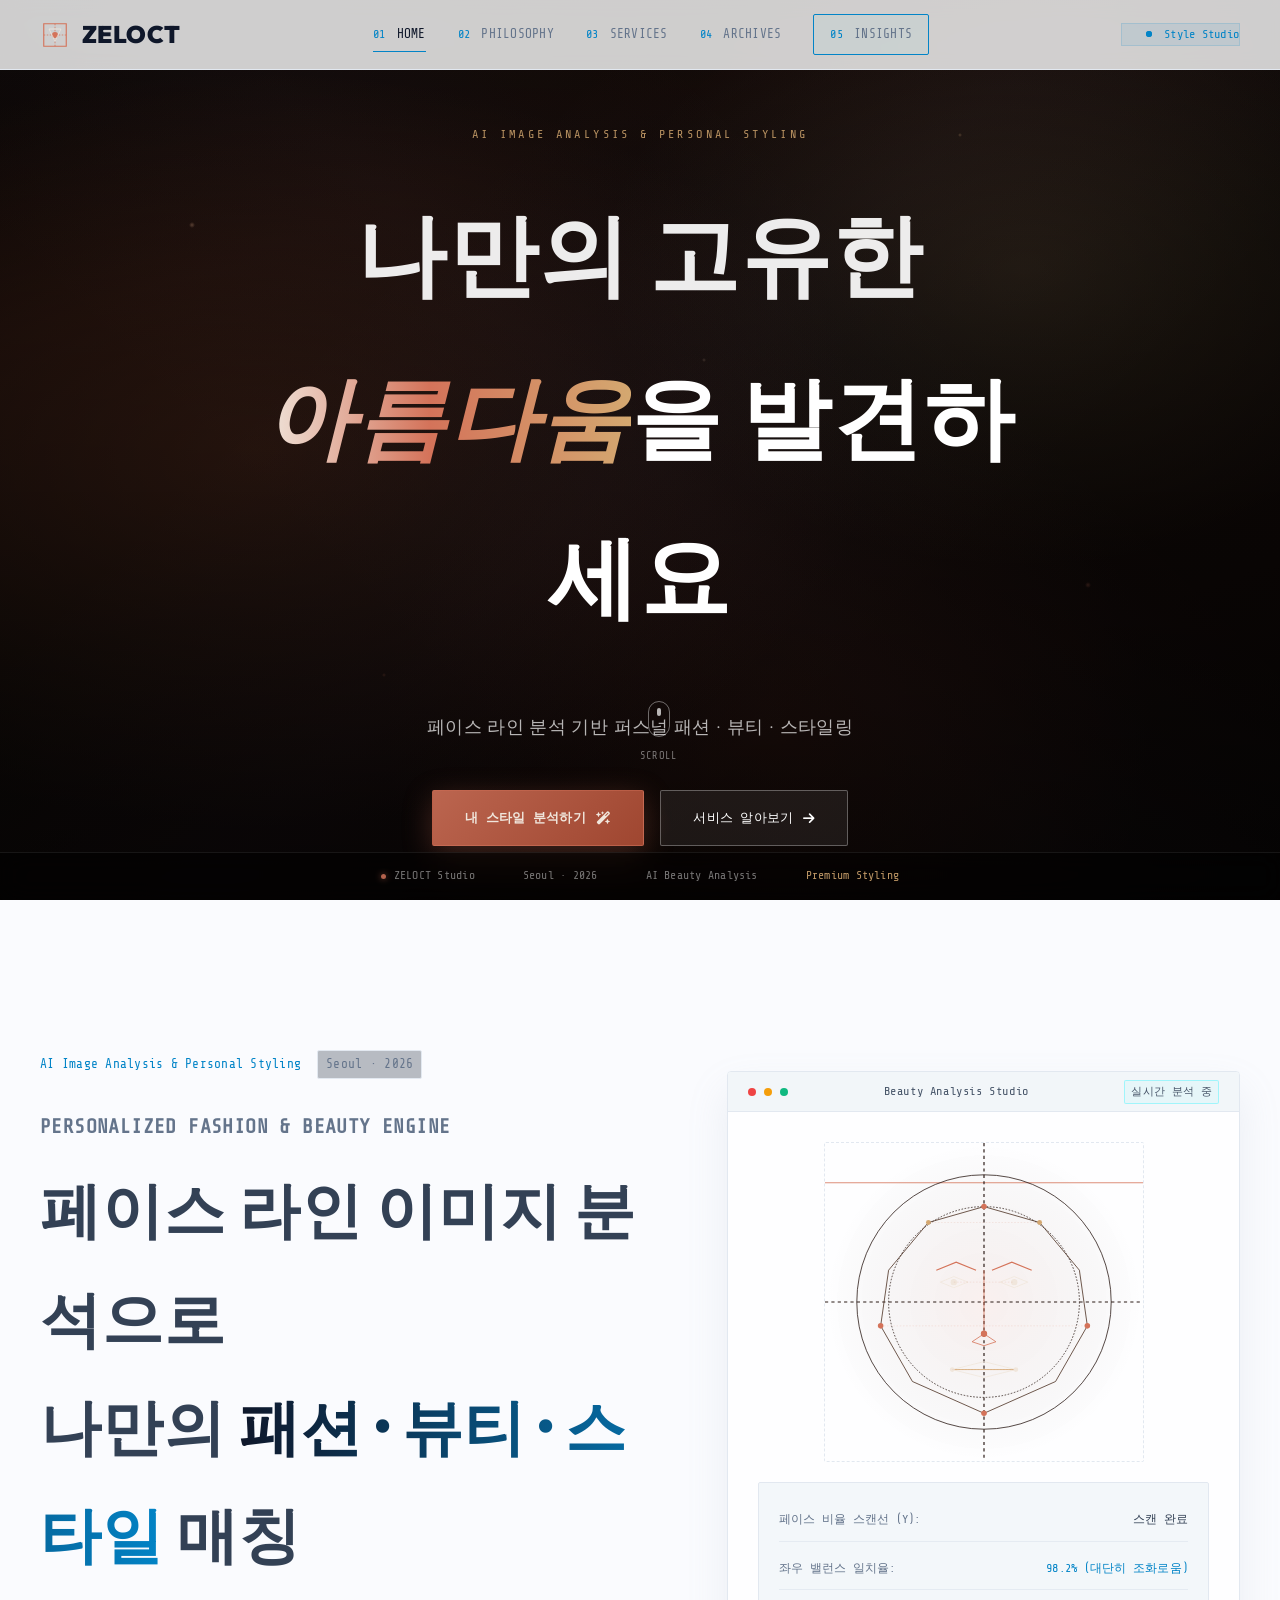
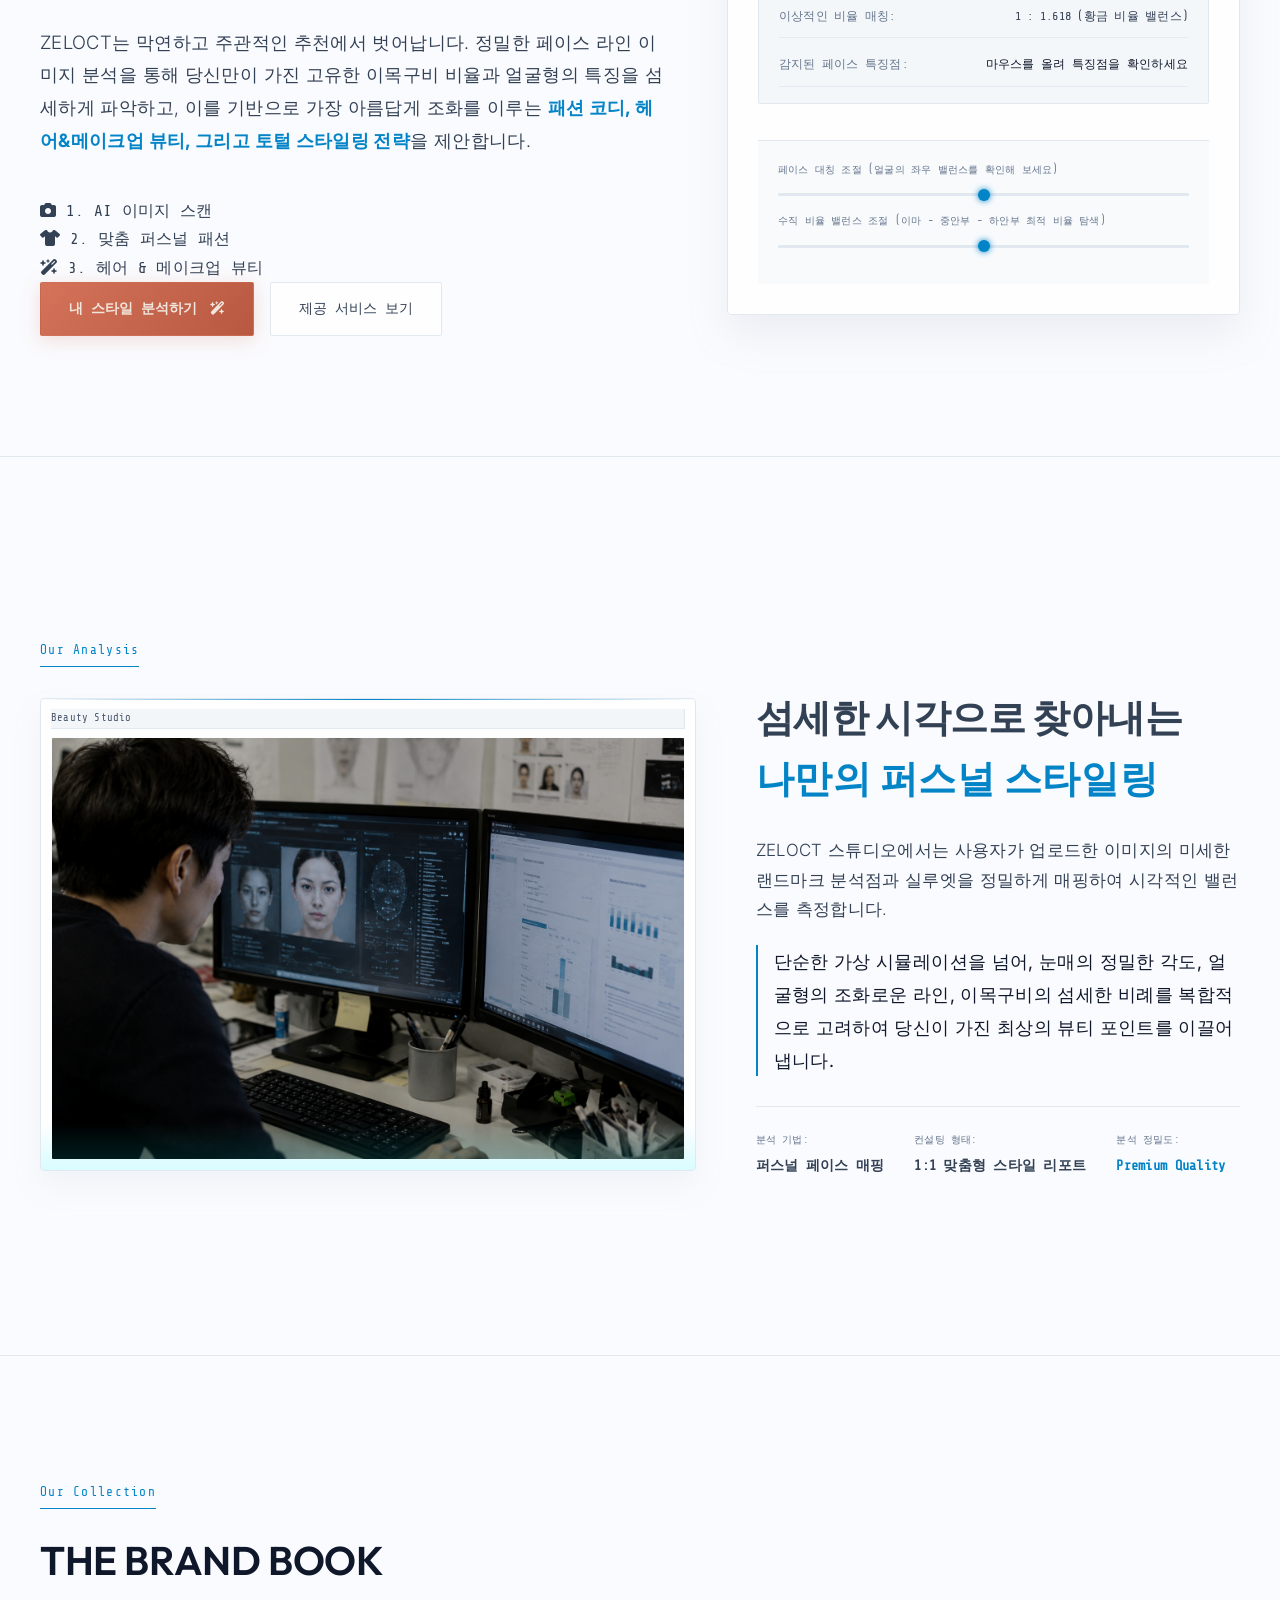
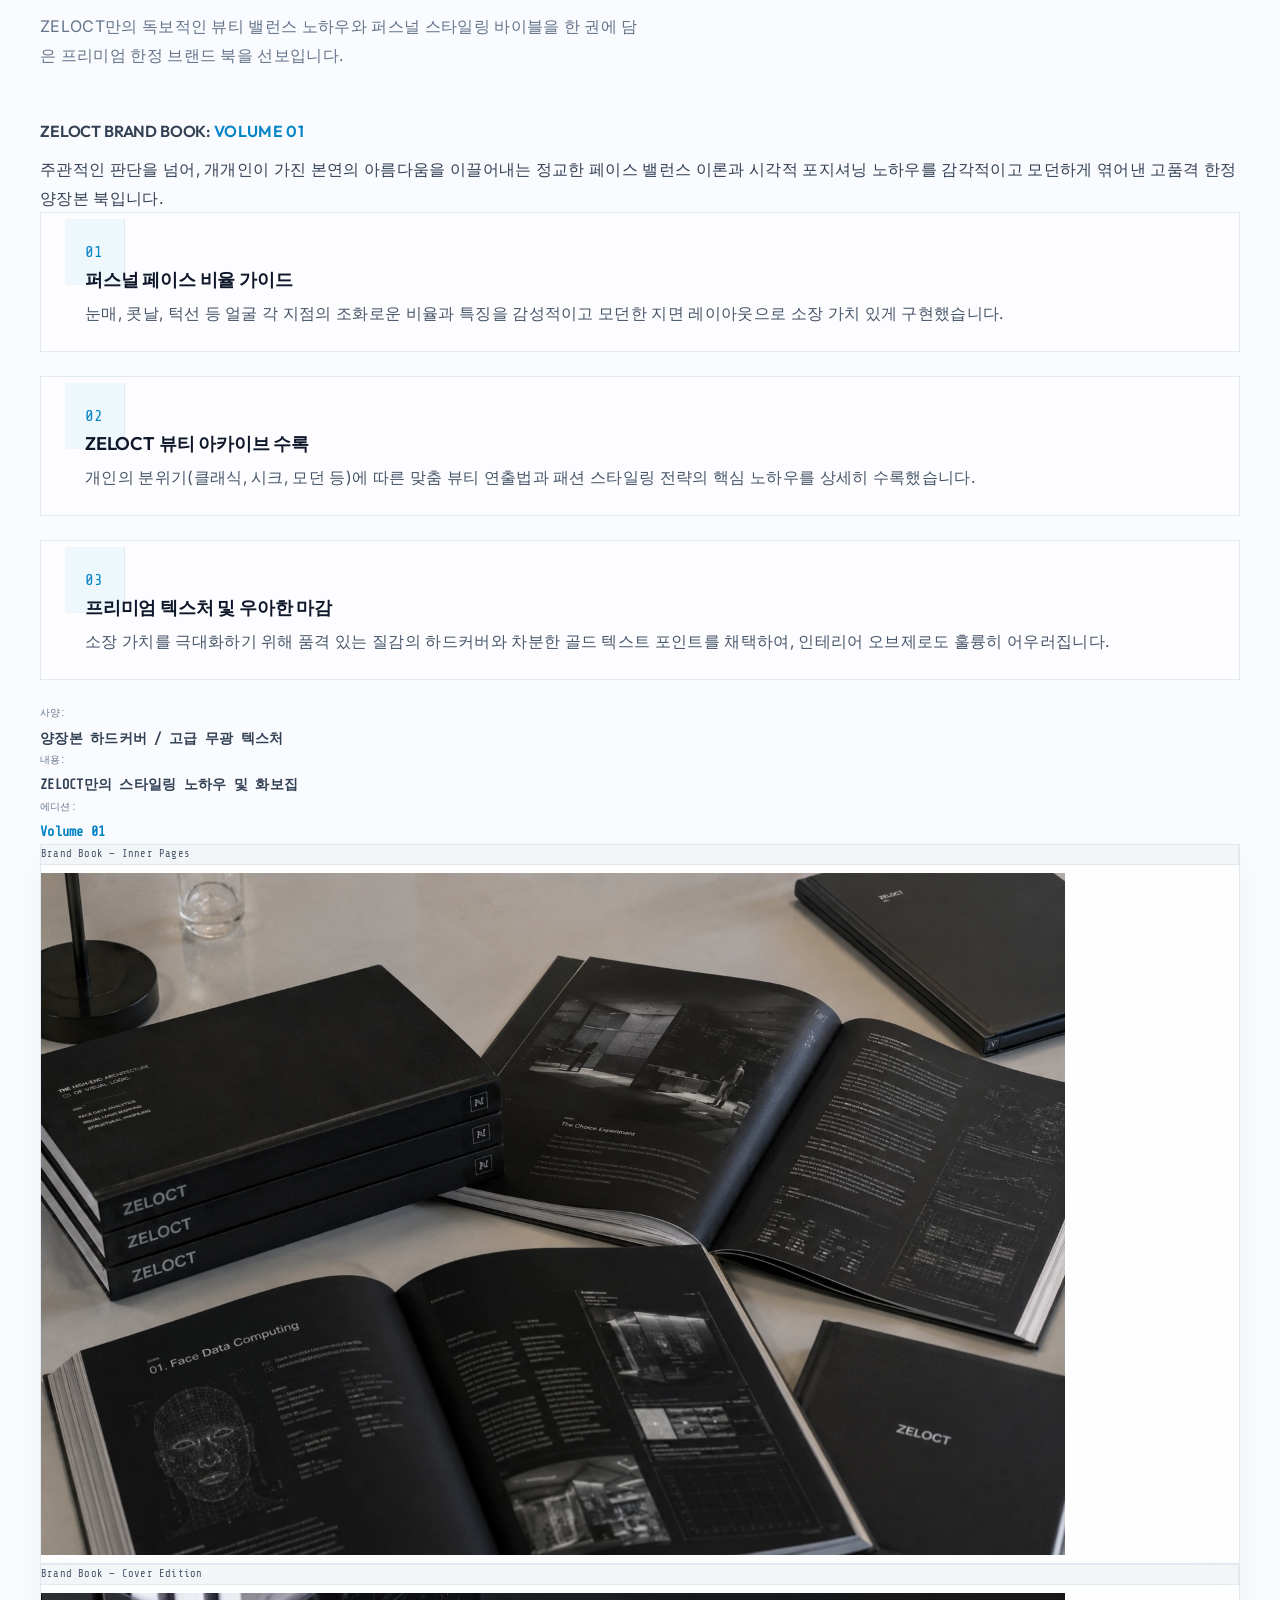
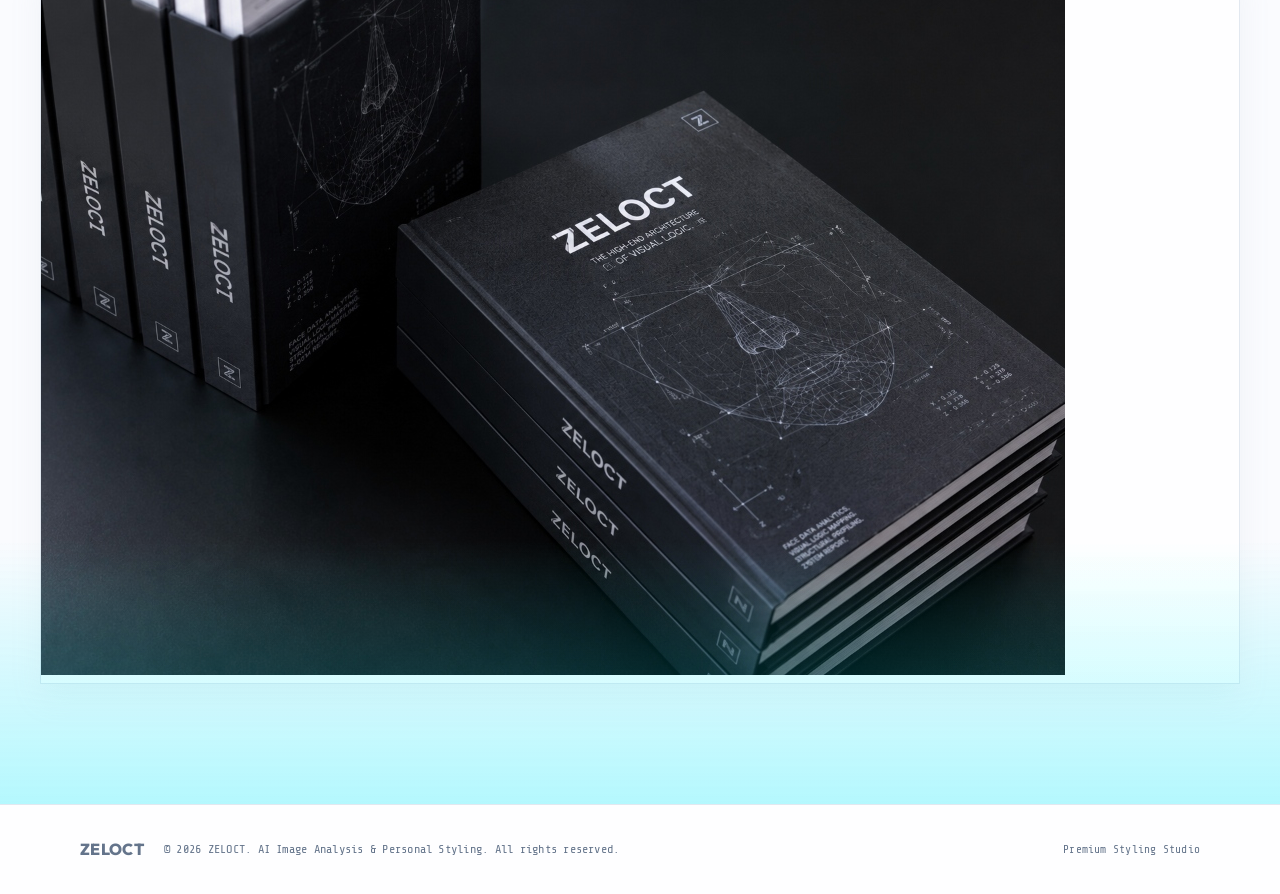
==== commit 045bb75e: "feat: 비디오 배너 추가 + 브랜드 컬러 테라코타/앰버 리브랜딩" ====
--- a/index.html
+++ b/index.html
@@ -28,11 +28,11 @@
             <a href="index.html" class="logo-area">
                 <span class="logo-symbol">
                     <svg viewBox="0 0 40 40" width="30" height="30">
-                        <polygon points="5,5 35,5 35,35 5,35" fill="none" stroke="#00F0FF" stroke-width="1.5" />
-                        <line x1="20" y1="5" x2="20" y2="35" stroke="#00F0FF" stroke-width="1" stroke-dasharray="2,2" />
-                        <line x1="5" y1="20" x2="35" y2="20" stroke="#00F0FF" stroke-width="1" stroke-dasharray="2,2" />
-                        <circle cx="20" cy="20" r="4" fill="#00F0FF" />
-                        <polygon points="12,12 28,12 20,28" fill="none" stroke="#FFFFFF" stroke-width="1" />
+                        <polygon points="5,5 35,5 35,35 5,35" fill="none" stroke="#D4735A" stroke-width="1.5" />
+                        <line x1="20" y1="5" x2="20" y2="35" stroke="#D4735A" stroke-width="1" stroke-dasharray="2,2" />
+                        <line x1="5" y1="20" x2="35" y2="20" stroke="#D4735A" stroke-width="1" stroke-dasharray="2,2" />
+                        <circle cx="20" cy="20" r="4" fill="#D4735A" />
+                        <polygon points="12,12 28,12 20,28" fill="none" stroke="#F0E6DC" stroke-width="1" />
                     </svg>
                 </span>
                 <span class="logo-text">ZELOCT</span>
@@ -53,7 +53,64 @@
 
     <!-- Main Container -->
     <main class="main-content">
-        
+
+        <!-- VIDEO BANNER SECTION -->
+        <section id="video-banner" class="video-banner-section">
+            <!-- Background Video -->
+            <div class="video-wrapper">
+                <video
+                    id="hero-video"
+                    class="hero-video"
+                    autoplay
+                    muted
+                    playsinline
+                    poster=""
+                >
+                    <source src="hero-video.mp4" type="video/mp4">
+                </video>
+                <!-- Fallback: Beauty gradient when no video -->
+                <div class="video-fallback-bg"></div>
+            </div>
+
+            <!-- Overlay -->
+            <div class="video-overlay"></div>
+
+            <!-- Content on top of video -->
+            <div class="video-banner-content">
+                <div class="vb-eyebrow font-mono">AI IMAGE ANALYSIS &amp; PERSONAL STYLING</div>
+                <h1 class="vb-title">
+                    <span class="vb-title-line vb-line-1">나만의 고유한</span>
+                    <span class="vb-title-line vb-line-2"><em>아름다움</em>을 발견하세요</span>
+                </h1>
+                <p class="vb-subtitle">페이스 라인 분석 기반 퍼스널 패션 · 뷰티 · 스타일링</p>
+                <div class="vb-actions">
+                    <a href="contact.html" class="vb-btn vb-btn-primary">
+                        <span>내 스타일 분석하기</span>
+                        <i class="fa-solid fa-wand-magic-sparkles"></i>
+                    </a>
+                    <a href="services.html" class="vb-btn vb-btn-secondary">
+                        <span>서비스 알아보기</span>
+                        <i class="fa-solid fa-arrow-right"></i>
+                    </a>
+                </div>
+                <!-- Scroll Indicator -->
+                <div class="vb-scroll-hint">
+                    <div class="vb-scroll-mouse">
+                        <div class="vb-scroll-dot"></div>
+                    </div>
+                    <span class="font-mono">SCROLL</span>
+                </div>
+            </div>
+
+            <!-- Bottom decorative bar -->
+            <div class="vb-bottom-bar font-mono">
+                <span class="vb-bar-item"><span class="vb-bar-dot"></span>ZELOCT Studio</span>
+                <span class="vb-bar-item">Seoul · 2026</span>
+                <span class="vb-bar-item">AI Beauty Analysis</span>
+                <span class="vb-bar-item vb-bar-highlight">Premium Styling</span>
+            </div>
+        </section>
+
         <!-- LAYER 01: HERO SECTION -->
         <section id="hero" class="hero-section">
             <div class="section-container">
@@ -113,62 +170,62 @@
                                     <!-- Neon Cyan background glow -->
                                     <defs>
                                         <radialGradient id="bg-glow" cx="50%" cy="50%" r="50%">
-                                            <stop offset="0%" stop-color="rgba(0, 240, 255, 0.15)" />
-                                            <stop offset="100%" stop-color="rgba(10, 15, 30, 0)" />
+                                            <stop offset="0%" stop-color="rgba(212, 115, 90, 0.1)" />
+                                            <stop offset="100%" stop-color="rgba(21, 14, 12, 0)" />
                                         </radialGradient>
                                     </defs>
                                     <rect width="100%" height="100%" fill="url(#bg-glow)" />
                                     
                                     <!-- Scanning Laser Line -->
-                                    <line id="laser-line" x1="0" y1="50" x2="400" y2="50" stroke="#00F0FF" stroke-width="1.5" opacity="0.8" />
+                                    <line id="laser-line" x1="0" y1="50" x2="400" y2="50" stroke="#D4735A" stroke-width="1.5" opacity="0.8" />
                                     
                                     <!-- Axes -->
-                                    <line x1="200" y1="0" x2="200" y2="400" stroke="#1e293b" stroke-width="1.5" stroke-dasharray="4,4" />
-                                    <line x1="0" y1="200" x2="400" y2="200" stroke="#1e293b" stroke-width="1.5" stroke-dasharray="4,4" />
+                                    <line x1="200" y1="0" x2="200" y2="400" stroke="#2A1A16" stroke-width="1.5" stroke-dasharray="4,4" />
+                                    <line x1="0" y1="200" x2="400" y2="200" stroke="#2A1A16" stroke-width="1.5" stroke-dasharray="4,4" />
                                     
                                     <!-- Symmetrical Guide Circles -->
-                                    <circle cx="200" cy="200" r="160" fill="none" stroke="#1E293B" stroke-width="1" />
-                                    <circle cx="200" cy="200" r="120" fill="none" stroke="#1E293B" stroke-dasharray="2,2" stroke-width="1" />
+                                    <circle cx="200" cy="200" r="160" fill="none" stroke="#2A1A16" stroke-width="1" />
+                                    <circle cx="200" cy="200" r="120" fill="none" stroke="#2A1A16" stroke-dasharray="2,2" stroke-width="1" />
 
                                     <!-- Face Vector Wireframe -->
-                                    <polygon id="face-contour" points="200,80 270,100 320,160 330,230 290,300 200,340 110,300 70,230 80,160 130,100" fill="none" stroke="#334155" stroke-width="1" />
+                                    <polygon id="face-contour" points="200,80 270,100 320,160 330,230 290,300 200,340 110,300 70,230 80,160 130,100" fill="none" stroke="#4A2E20" stroke-width="1" />
                                     
                                     <!-- Inner features - Eyebrows & Eyes -->
-                                    <polyline id="eyebrow-left" points="140,160 165,150 190,160" fill="none" stroke="#00F0FF" stroke-width="1.5" />
-                                    <polyline id="eyebrow-right" points="260,160 235,150 210,160" fill="none" stroke="#00F0FF" stroke-width="1.5" />
+                                    <polyline id="eyebrow-left" points="140,160 165,150 190,160" fill="none" stroke="#D4735A" stroke-width="1.5" />
+                                    <polyline id="eyebrow-right" points="260,160 235,150 210,160" fill="none" stroke="#D4735A" stroke-width="1.5" />
                                     
                                     <!-- Eye Geometry Left -->
-                                    <polygon id="eye-left" points="145,175 162,168 180,175 162,182" fill="none" stroke="#FFFFFF" stroke-width="1" />
-                                    <circle id="pupil-left" cx="162" cy="175" r="3" fill="#00F0FF" />
+                                    <polygon id="eye-left" points="145,175 162,168 180,175 162,182" fill="none" stroke="#F0E6DC" stroke-width="1" />
+                                    <circle id="pupil-left" cx="162" cy="175" r="3" fill="#D4735A" />
                                     
                                     <!-- Eye Geometry Right -->
-                                    <polygon id="eye-right" points="255,175 238,168 220,175 238,182" fill="none" stroke="#FFFFFF" stroke-width="1" />
-                                    <circle id="pupil-right" cx="238" cy="175" r="3" fill="#00F0FF" />
+                                    <polygon id="eye-right" points="255,175 238,168 220,175 238,182" fill="none" stroke="#F0E6DC" stroke-width="1" />
+                                    <circle id="pupil-right" cx="238" cy="175" r="3" fill="#D4735A" />
                                     
                                     <!-- Nose Architecture -->
-                                    <polyline id="nose-bridge" points="200,160 200,240 185,250 200,255 215,250 200,240" fill="none" stroke="#00F0FF" stroke-width="1" />
+                                    <polyline id="nose-bridge" points="200,160 200,240 185,250 200,255 215,250 200,240" fill="none" stroke="#D4735A" stroke-width="1" />
 
                                     <!-- Mouth Geometry -->
-                                    <polygon id="mouth" points="160,285 200,275 240,285 200,295" fill="none" stroke="#FFFFFF" stroke-width="1" />
-                                    <line x1="160" y1="285" x2="240" y2="285" stroke="#00F0FF" stroke-width="1" />
+                                    <polygon id="mouth" points="160,285 200,275 240,285 200,295" fill="none" stroke="#F0E6DC" stroke-width="1" />
+                                    <line x1="160" y1="285" x2="240" y2="285" stroke="#D4A870" stroke-width="1" />
 
                                     <!-- Symmetrical Analysis Nodes -->
                                     <g id="analysis-nodes">
-                                        <circle cx="200" cy="240" r="4" class="node-pulse" fill="#00F0FF" data-name="코 중앙" />
-                                        <circle cx="200" cy="80" r="3.5" class="node-pulse" fill="#00F0FF" data-name="이마 끝" />
-                                        <circle cx="200" cy="340" r="3.5" class="node-pulse" fill="#00F0FF" data-name="턱 끝" />
-                                        <circle cx="162" cy="175" r="4" class="node-pulse" fill="#FFFFFF" data-name="왼쪽 눈동자" />
-                                        <circle cx="238" cy="175" r="4" class="node-pulse" fill="#FFFFFF" data-name="오른쪽 눈동자" />
-                                        <circle cx="130" cy="100" r="3" fill="#00F0FF" data-name="이마 왼쪽" />
-                                        <circle cx="270" cy="100" r="3" fill="#00F0FF" data-name="이마 오른쪽" />
-                                        <circle cx="70" cy="230" r="3.5" fill="#00F0FF" data-name="왼쪽 광대" />
-                                        <circle cx="330" cy="230" r="3.5" fill="#00F0FF" data-name="오른쪽 광대" />
-                                        <circle cx="160" cy="285" r="3" fill="#FFFFFF" data-name="입꼬리 왼쪽" />
-                                        <circle cx="240" cy="285" r="3" fill="#FFFFFF" data-name="입꼬리 오른쪽" />
+                                        <circle cx="200" cy="240" r="4" class="node-pulse" fill="#D4735A" data-name="코 중앙" />
+                                        <circle cx="200" cy="80" r="3.5" class="node-pulse" fill="#D4735A" data-name="이마 끝" />
+                                        <circle cx="200" cy="340" r="3.5" class="node-pulse" fill="#D4735A" data-name="턱 끝" />
+                                        <circle cx="162" cy="175" r="4" class="node-pulse" fill="#F0E6DC" data-name="왼쪽 눈동자" />
+                                        <circle cx="238" cy="175" r="4" class="node-pulse" fill="#F0E6DC" data-name="오른쪽 눈동자" />
+                                        <circle cx="130" cy="100" r="3" fill="#D4A870" data-name="이마 왼쪽" />
+                                        <circle cx="270" cy="100" r="3" fill="#D4A870" data-name="이마 오른쪽" />
+                                        <circle cx="70" cy="230" r="3.5" fill="#D4735A" data-name="왼쪽 광대" />
+                                        <circle cx="330" cy="230" r="3.5" fill="#D4735A" data-name="오른쪽 광대" />
+                                        <circle cx="160" cy="285" r="3" fill="#F0E6DC" data-name="입꼬리 왼쪽" />
+                                        <circle cx="240" cy="285" r="3" fill="#F0E6DC" data-name="입꼬리 오른쪽" />
                                     </g>
 
                                     <!-- Coordinate Annotation Lines -->
-                                    <g id="annotation-lines" stroke="#00F0FF" stroke-width="0.5" stroke-opacity="0.5">
+                                    <g id="annotation-lines" stroke="#D4735A" stroke-width="0.5" stroke-opacity="0.35">
                                         <line x1="162" y1="175" x2="238" y2="175" stroke-dasharray="2,2" />
                                         <line x1="130" y1="100" x2="270" y2="100" stroke-dasharray="2,2" />
                                         <line x1="70" y1="230" x2="330" y2="230" stroke-dasharray="2,2" />
--- a/style.css
+++ b/style.css
@@ -1,27 +1,36 @@
 /* ==========================================================================
    ZELOCT BRAND MASTER SYSTEM STYLESHEET
    --------------------------------------------------------------------------
-   - Design System: HSL values, Deep Black, Slate Grey, Electric Neon Cyan
-   - Typography: Outfit (Headers), Inter (Body), Share Tech Mono (Telemetry)
-   - Feel: Premium, cybernetic, structured, glassmorphic, interactive
+   - Design System: Warm Dark Obsidian, Terracotta, Amber Gold, Cream
+   - Typography: Outfit (Display), Inter (Body), Share Tech Mono
+   - Feel: Trendy Beauty, Editorial, Gender-neutral, Modern, Clean
    ========================================================================== */
 
 :root {
-    --bg-deep-black: #000000;
-    --bg-dark-slate: #0b0f19;
-    --border-slate: #1e293b;
-    --border-slate-glow: #334155;
-    
-    --color-white: #ffffff;
-    --color-cyan: #00f0ff;
-    --color-cyan-glow: rgba(0, 240, 255, 0.45);
-    --color-text-muted: #64748b;
-    --color-text-body: #cbd5e1;
-    
-    --font-heading: 'Outfit', -apple-system, BlinkMacSystemFont, "Segoe UI", Roboto, sans-serif;
+    --bg-deep-black: #0A0808;
+    --bg-dark-slate: #150E0C;
+    --border-slate: #2A1A16;
+    --border-slate-glow: #4A2E20;
+
+    --color-white: #F0E6DC;
+    --color-primary: #D4735A;          /* Warm Terracotta — 핵심 브랜드 컬러 */
+    --color-primary-glow: rgba(212, 115, 90, 0.38);
+    --color-gold: #D4A870;             /* Amber Gold — 세컨드 포인트 */
+    --color-gold-glow: rgba(212, 168, 112, 0.32);
+    --color-deep: #8B3A20;             /* Deep Burnt — 딥 포인트 */
+
+    /* Legacy alias for compatibility */
+    --color-cyan: #D4735A;
+    --color-cyan-glow: rgba(212, 115, 90, 0.38);
+
+    --color-text-muted: #8A7060;
+    --color-text-body: #C8B8A8;
+
+    --font-heading: 'Outfit', -apple-system, BlinkMacSystemFont, sans-serif;
+    --font-display: 'Outfit', -apple-system, BlinkMacSystemFont, sans-serif;
     --font-body: 'Inter', -apple-system, BlinkMacSystemFont, "Segoe UI", Roboto, sans-serif;
     --font-mono: 'Share Tech Mono', monospace;
-    
+
     --transition-smooth: all 0.3s cubic-bezier(0.16, 1, 0.3, 1);
     --transition-slow: all 0.6s cubic-bezier(0.16, 1, 0.3, 1);
 }
@@ -50,17 +59,17 @@
     position: relative;
 }
 
-/* Symmetrical Tech Grid Background */
+/* Elegant Beauty Grid Background */
 .tech-grid-overlay {
     position: fixed;
     top: 0;
     left: 0;
     width: 100%;
     height: 100%;
-    background-image: 
-        linear-gradient(rgba(30, 41, 59, 0.2) 1px, transparent 1px),
-        linear-gradient(90deg, rgba(30, 41, 59, 0.2) 1px, transparent 1px);
-    background-size: 40px 40px;
+    background-image:
+        linear-gradient(rgba(42, 26, 22, 0.2) 1px, transparent 1px),
+        linear-gradient(90deg, rgba(42, 26, 22, 0.2) 1px, transparent 1px);
+    background-size: 60px 60px;
     background-position: center center;
     pointer-events: none;
     z-index: 1;
@@ -73,7 +82,8 @@
     left: 0;
     width: 100%;
     height: 100%;
-    background: radial-gradient(circle at 50% 50%, transparent 20%, rgba(0, 0, 0, 0.8) 80%);
+    background: radial-gradient(ellipse at 50% 0%, rgba(139, 58, 32, 0.05) 0%, transparent 70%),
+                radial-gradient(circle at 50% 50%, transparent 20%, rgba(10, 8, 8, 0.88) 80%);
     pointer-events: none;
 }
 
@@ -84,7 +94,7 @@
     right: 0;
     top: 50%;
     height: 1px;
-    background: linear-gradient(90deg, transparent, rgba(0, 240, 255, 0.15) 30%, rgba(0, 240, 255, 0.15) 70%, transparent);
+    background: linear-gradient(90deg, transparent, rgba(212, 115, 90, 0.1) 30%, rgba(212, 115, 90, 0.1) 70%, transparent);
     z-index: 2;
     pointer-events: none;
 }
@@ -95,7 +105,7 @@
     bottom: 0;
     left: 50%;
     width: 1px;
-    background: linear-gradient(180deg, transparent, rgba(0, 240, 255, 0.15) 30%, rgba(0, 240, 255, 0.15) 70%, transparent);
+    background: linear-gradient(180deg, transparent, rgba(212, 115, 90, 0.1) 30%, rgba(212, 115, 90, 0.1) 70%, transparent);
     z-index: 2;
     pointer-events: none;
 }
@@ -168,9 +178,10 @@
 }
 
 .gradient-text {
-    background: linear-gradient(90deg, #ffffff 0%, var(--color-cyan) 100%);
+    background: linear-gradient(90deg, #F0E6DC 0%, #D4735A 45%, #D4A870 100%);
     -webkit-background-clip: text;
     -webkit-text-fill-color: transparent;
+    background-clip: text;
 }
 
 /* System Header */
@@ -181,8 +192,8 @@
     width: 100%;
     height: 70px;
     border-bottom: 1px solid var(--border-slate);
-    background-color: rgba(0, 0, 0, 0.85);
-    backdrop-filter: blur(10px);
+    background-color: rgba(10, 8, 8, 0.9);
+    backdrop-filter: blur(16px);
     z-index: 1000;
 }
 
@@ -380,28 +391,360 @@
 }
 
 .btn-primary {
-    background-color: var(--color-cyan);
-    color: var(--bg-deep-black);
-    border: 1px solid var(--color-cyan);
+    background: linear-gradient(135deg, #D4735A, #B85840);
+    color: #F0E6DC;
+    border: 1px solid rgba(212, 115, 90, 0.5);
     font-weight: 600;
-    box-shadow: 0 4px 20px rgba(0, 240, 255, 0.15);
+    box-shadow: 0 4px 20px rgba(212, 115, 90, 0.22);
 }
 
 .btn-primary:hover {
-    background-color: transparent;
-    color: var(--color-cyan);
-    box-shadow: 0 0 25px var(--color-cyan-glow);
+    background: linear-gradient(135deg, #E0856A, #C86850);
+    box-shadow: 0 8px 30px rgba(212, 115, 90, 0.38);
+    transform: translateY(-1px);
 }
 
 .btn-secondary {
     background-color: transparent;
     color: var(--color-white);
-    border: 1px solid var(--border-slate);
+    border: 1px solid var(--border-slate-glow);
 }
 
 .btn-secondary:hover {
-    border-color: var(--color-white);
-    background-color: rgba(255, 255, 255, 0.02);
+    border-color: var(--color-primary);
+    background-color: rgba(212, 115, 90, 0.06);
+}
+
+/* ==========================================================================
+   VIDEO BANNER SECTION
+   ========================================================================== */
+.video-banner-section {
+    position: relative;
+    width: 100%;
+    height: 100vh;
+    min-height: 700px;
+    overflow: hidden;
+    display: flex;
+    align-items: center;
+    justify-content: center;
+    padding: 0 !important;
+    z-index: 5;
+}
+
+/* Video wrapper fills entire section */
+.video-wrapper {
+    position: absolute;
+    inset: 0;
+    z-index: 0;
+}
+
+.hero-video {
+    width: 100%;
+    height: 100%;
+    object-fit: cover;
+    object-position: center;
+    display: block;
+    opacity: 0;
+    transition: opacity 1s ease;
+}
+
+/* When video loads, show it */
+.hero-video.loaded {
+    opacity: 1;
+}
+
+/* Beauty gradient fallback (shown when video not loaded/available) */
+.video-fallback-bg {
+    position: absolute;
+    inset: 0;
+    background:
+        radial-gradient(ellipse 80% 70% at 20% 50%, rgba(180, 90, 60, 0.3) 0%, transparent 60%),
+        radial-gradient(ellipse 60% 60% at 80% 30%, rgba(212, 168, 112, 0.18) 0%, transparent 55%),
+        radial-gradient(ellipse 50% 70% at 60% 80%, rgba(139, 58, 32, 0.18) 0%, transparent 60%),
+        linear-gradient(160deg, #0D0908 0%, #1A0E0A 25%, #100C09 50%, #130A08 75%, #090706 100%);
+    z-index: 0;
+    transition: opacity 1s ease;
+}
+
+/* Hide fallback when video plays */
+.hero-video.loaded ~ .video-fallback-bg {
+    opacity: 0;
+}
+
+/* Animated beauty shimmer particles on fallback */
+.video-fallback-bg::before {
+    content: '';
+    position: absolute;
+    inset: 0;
+    background:
+        radial-gradient(circle 3px at 15% 25%, rgba(240, 180, 140, 0.5) 0%, transparent 100%),
+        radial-gradient(circle 2px at 75% 15%, rgba(212, 168, 112, 0.45) 0%, transparent 100%),
+        radial-gradient(circle 3px at 85% 65%, rgba(212, 115, 90, 0.4) 0%, transparent 100%),
+        radial-gradient(circle 2px at 30% 75%, rgba(180, 100, 70, 0.45) 0%, transparent 100%),
+        radial-gradient(circle 2px at 55% 40%, rgba(240, 200, 160, 0.35) 0%, transparent 100%);
+    animation: beauty-shimmer 6s ease-in-out infinite alternate;
+}
+
+.video-fallback-bg::after {
+    content: '';
+    position: absolute;
+    inset: 0;
+    background:
+        linear-gradient(45deg, transparent 30%, rgba(200, 150, 200, 0.04) 50%, transparent 70%),
+        linear-gradient(-45deg, transparent 30%, rgba(180, 130, 220, 0.04) 50%, transparent 70%);
+    animation: beauty-gloss 8s ease-in-out infinite alternate;
+}
+
+@keyframes beauty-shimmer {
+    0% { opacity: 0.4; transform: scale(1); }
+    100% { opacity: 1; transform: scale(1.05); }
+}
+
+@keyframes beauty-gloss {
+    0% { opacity: 0.5; transform: rotate(0deg) scale(1); }
+    100% { opacity: 1; transform: rotate(5deg) scale(1.1); }
+}
+
+/* Dark overlay on top of video */
+.video-overlay {
+    position: absolute;
+    inset: 0;
+    background: linear-gradient(
+        to bottom,
+        rgba(0, 0, 0, 0.25) 0%,
+        rgba(0, 0, 0, 0.45) 40%,
+        rgba(0, 0, 0, 0.65) 100%
+    );
+    z-index: 2;
+}
+
+/* Text content over video */
+.video-banner-content {
+    position: relative;
+    z-index: 5;
+    text-align: center;
+    max-width: 900px;
+    padding: 0 40px;
+    display: flex;
+    flex-direction: column;
+    align-items: center;
+    gap: 0;
+    margin-top: 70px; /* offset for fixed header */
+}
+
+.vb-eyebrow {
+    font-family: var(--font-mono);
+    font-size: 0.75rem;
+    letter-spacing: 0.28em;
+    color: rgba(212, 168, 112, 0.85);
+    margin-bottom: 28px;
+    text-transform: uppercase;
+    opacity: 0;
+    transform: translateY(16px);
+    animation: vb-fade-up 0.9s 0.3s cubic-bezier(0.16, 1, 0.3, 1) forwards;
+}
+
+.vb-title {
+    font-family: var(--font-heading);
+    font-size: clamp(3.2rem, 7vw, 6rem);
+    font-weight: 900;
+    line-height: 1.08;
+    color: #ffffff;
+    margin-bottom: 28px;
+    letter-spacing: -0.03em;
+    display: flex;
+    flex-direction: column;
+    gap: 4px;
+}
+
+.vb-title-line {
+    display: block;
+    opacity: 0;
+    transform: translateY(20px);
+}
+
+.vb-line-1 {
+    animation: vb-fade-up 1s 0.5s cubic-bezier(0.16, 1, 0.3, 1) forwards;
+    color: rgba(255, 255, 255, 0.92);
+}
+
+.vb-line-2 {
+    animation: vb-fade-up 1s 0.7s cubic-bezier(0.16, 1, 0.3, 1) forwards;
+}
+
+.vb-line-2 em {
+    font-style: italic;
+    background: linear-gradient(90deg, #F0E6DC 0%, #D4735A 45%, #D4A870 100%);
+    -webkit-background-clip: text;
+    -webkit-text-fill-color: transparent;
+    background-clip: text;
+}
+
+.vb-subtitle {
+    font-size: 1.15rem;
+    font-weight: 300;
+    color: rgba(255, 255, 255, 0.7);
+    letter-spacing: 0.04em;
+    margin-bottom: 48px;
+    opacity: 0;
+    transform: translateY(16px);
+    animation: vb-fade-up 0.9s 0.9s cubic-bezier(0.16, 1, 0.3, 1) forwards;
+}
+
+.vb-actions {
+    display: flex;
+    gap: 16px;
+    justify-content: center;
+    flex-wrap: wrap;
+    opacity: 0;
+    transform: translateY(16px);
+    animation: vb-fade-up 0.9s 1.1s cubic-bezier(0.16, 1, 0.3, 1) forwards;
+}
+
+.vb-btn {
+    display: inline-flex;
+    align-items: center;
+    gap: 10px;
+    font-family: var(--font-mono);
+    font-size: 0.82rem;
+    letter-spacing: 0.1em;
+    padding: 15px 32px;
+    border-radius: 2px;
+    text-decoration: none;
+    cursor: pointer;
+    transition: var(--transition-smooth);
+    position: relative;
+    overflow: hidden;
+}
+
+.vb-btn-primary {
+    background: linear-gradient(135deg, rgba(212, 115, 90, 0.88), rgba(180, 80, 55, 0.88));
+    color: #F0E6DC;
+    border: 1px solid rgba(212, 115, 90, 0.5);
+    font-weight: 600;
+    box-shadow: 0 8px 30px rgba(212, 115, 90, 0.28);
+}
+
+.vb-btn-primary::before {
+    content: '';
+    position: absolute;
+    inset: 0;
+    background: linear-gradient(135deg, rgba(255,255,255,0.12), transparent);
+    opacity: 0;
+    transition: opacity 0.3s ease;
+}
+
+.vb-btn-primary:hover {
+    transform: translateY(-2px);
+    box-shadow: 0 12px 40px rgba(212, 115, 90, 0.48);
+}
+
+.vb-btn-primary:hover::before {
+    opacity: 1;
+}
+
+.vb-btn-secondary {
+    background: rgba(255, 255, 255, 0.07);
+    color: #ffffff;
+    border: 1px solid rgba(255, 255, 255, 0.3);
+    backdrop-filter: blur(10px);
+}
+
+.vb-btn-secondary:hover {
+    background: rgba(255, 255, 255, 0.14);
+    border-color: rgba(255, 255, 255, 0.6);
+    transform: translateY(-2px);
+}
+
+/* Scroll indicator */
+.vb-scroll-hint {
+    position: absolute;
+    bottom: 80px;
+    left: 50%;
+    transform: translateX(-50%);
+    display: flex;
+    flex-direction: column;
+    align-items: center;
+    gap: 10px;
+    z-index: 10;
+    opacity: 0;
+    animation: vb-fade-up 0.9s 1.5s cubic-bezier(0.16, 1, 0.3, 1) forwards;
+}
+
+.vb-scroll-hint span {
+    font-size: 0.65rem;
+    letter-spacing: 0.25em;
+    color: rgba(255,255,255,0.45);
+}
+
+.vb-scroll-mouse {
+    width: 22px;
+    height: 36px;
+    border: 1.5px solid rgba(255, 255, 255, 0.4);
+    border-radius: 12px;
+    display: flex;
+    justify-content: center;
+    padding-top: 6px;
+}
+
+.vb-scroll-dot {
+    width: 4px;
+    height: 8px;
+    background: rgba(255, 255, 255, 0.7);
+    border-radius: 2px;
+    animation: scroll-bounce 1.8s ease-in-out infinite;
+}
+
+@keyframes scroll-bounce {
+    0%, 100% { transform: translateY(0); opacity: 1; }
+    60% { transform: translateY(10px); opacity: 0.2; }
+}
+
+/* Bottom info bar */
+.vb-bottom-bar {
+    position: absolute;
+    bottom: 0;
+    left: 0;
+    right: 0;
+    z-index: 10;
+    height: 48px;
+    background: rgba(0, 0, 0, 0.45);
+    backdrop-filter: blur(12px);
+    border-top: 1px solid rgba(255, 255, 255, 0.08);
+    display: flex;
+    align-items: center;
+    justify-content: center;
+    gap: 48px;
+    font-size: 0.72rem;
+    letter-spacing: 0.12em;
+    color: rgba(255, 255, 255, 0.45);
+}
+
+.vb-bar-item {
+    display: flex;
+    align-items: center;
+    gap: 8px;
+}
+
+.vb-bar-dot {
+    width: 5px;
+    height: 5px;
+    border-radius: 50%;
+    background: rgba(212, 115, 90, 0.85);
+    box-shadow: 0 0 6px rgba(212, 115, 90, 0.6);
+    animation: status-ping 2s infinite;
+}
+
+.vb-bar-highlight {
+    color: rgba(212, 168, 112, 0.9);
+}
+
+/* Entrance animation keyframe */
+@keyframes vb-fade-up {
+    to {
+        opacity: 1;
+        transform: translateY(0);
+    }
 }
 
 /* ==========================================================================
@@ -565,7 +908,7 @@
 
 @keyframes node-glowing {
     0%, 100% { r: 3.5; fill-opacity: 0.8; }
-    50% { r: 5.5; fill-opacity: 1; filter: drop-shadow(0 0 4px var(--color-cyan)); }
+    50% { r: 5.5; fill-opacity: 1; filter: drop-shadow(0 0 4px var(--color-primary)); }
 }
 
 /* Telemetry box */
@@ -730,7 +1073,7 @@
 .matrix-elem:hover {
     color: var(--color-cyan);
     border-color: var(--color-cyan);
-    background-color: rgba(0, 240, 255, 0.02);
+    background-color: rgba(212, 115, 90, 0.05);
 }
 
 .tech-wireframe-deco {
@@ -746,7 +1089,7 @@
     top: 0;
     bottom: 0;
     width: 1px;
-    background-color: rgba(0, 240, 255, 0.2);
+    background-color: rgba(212, 115, 90, 0.2);
 }
 
 .tech-wireframe-deco .circle-point {
@@ -834,7 +1177,7 @@
 }
 
 .service-card {
-    background-color: rgba(11, 15, 25, 0.45);
+    background-color: rgba(21, 14, 12, 0.55);
     border: 1px solid var(--border-slate);
     border-radius: 4px;
     padding: 40px 30px;
@@ -861,8 +1204,8 @@
 .service-card:hover {
     border-color: var(--color-cyan);
     transform: translateY(-8px);
-    box-shadow: 0 15px 35px rgba(0, 240, 255, 0.05);
-    background-color: rgba(11, 15, 25, 0.75);
+    box-shadow: 0 15px 35px rgba(212, 115, 90, 0.1);
+    background-color: rgba(21, 14, 12, 0.85);
 }
 
 .service-card:hover::before {
@@ -1328,7 +1671,7 @@
     background-color: var(--color-cyan);
     border-radius: 50%;
     transform: translate(-50%, 50%);
-    box-shadow: 0 0 10px var(--color-cyan);
+    box-shadow: 0 0 10px rgba(212, 115, 90, 0.6);
 }
 
 .pulsing {
@@ -1336,8 +1679,8 @@
 }
 
 @keyframes map-ping {
-    0%, 100% { box-shadow: 0 0 4px var(--color-cyan); }
-    50% { box-shadow: 0 0 15px var(--color-cyan); }
+    0%, 100% { box-shadow: 0 0 4px rgba(212, 115, 90, 0.5); }
+    50% { box-shadow: 0 0 15px rgba(212, 115, 90, 0.8); }
 }
 
 /* Bar chart visualization */
@@ -2163,3 +2506,606 @@
         max-width: 100%;
     }
 }
+
+/* ==========================================================================
+   LIGHT MODE OVERRIDES (셀록트 배경 밝게 처리 및 가독성 개선)
+   ========================================================================== */
+
+:root {
+    --bg-deep-black: #fafbfe;
+    --bg-dark-slate: #ffffff;
+    --border-slate: #e2e8f0;
+    --border-slate-glow: #cbd5e1;
+    
+    --color-white: #0f172a; /* 기존 white text -> 다크 슬레이트 텍스트 */
+    --color-cyan: #0284c7; /* 라이트 모드 가독성을 고려한 세련된 딥 스카이 블루 */
+    --color-cyan-glow: rgba(2, 132, 199, 0.2);
+    --color-text-muted: #64748b;
+    --color-text-body: #334155; /* 기존 연한 그레이 -> 어두운 그레이 */
+}
+
+/* 글로벌 타이포그래피 가독성 대대적 보정 */
+body, p, span, li, a, label, input, select {
+    line-height: 1.78 !important; /* 리얼 북/매거진처럼 넉넉한 1.78배 행간 */
+    letter-spacing: 0.02em !important; /* 약간의 자간 여유를 주어 가독성 제고 */
+}
+
+h1, h2, h3, h4, h5, h6 {
+    line-height: 1.38 !important;
+    letter-spacing: -0.01em !important;
+    margin-bottom: 0.6em !important;
+}
+
+/* Base resets & Background overrides */
+html, body {
+    background-color: var(--bg-deep-black) !important;
+    color: var(--color-text-body) !important;
+}
+
+/* Symmetrical Tech Grid Background */
+.tech-grid-overlay {
+    background-image: 
+        linear-gradient(rgba(148, 163, 184, 0.12) 1px, transparent 1px),
+        linear-gradient(90deg, rgba(148, 163, 184, 0.12) 1px, transparent 1px) !important;
+}
+
+.tech-grid-overlay::after {
+    background: radial-gradient(circle at 50% 50%, transparent 20%, rgba(250, 251, 254, 0.6) 80%) !important;
+}
+
+/* Interactive Cursor Coordinates Overlay */
+.custom-cursor-tracker .coord-val {
+    background-color: rgba(255, 255, 255, 0.9) !important;
+    border: 1px solid var(--border-slate) !important;
+    color: var(--color-cyan) !important;
+}
+
+/* Header Overrides */
+.system-header {
+    background-color: rgba(255, 255, 255, 0.8) !important;
+    border-bottom: 1px solid var(--border-slate) !important;
+    backdrop-filter: blur(10px);
+}
+
+.logo-text, .nav-item:hover, .nav-item.active {
+    color: var(--color-white) !important;
+}
+
+.system-status-indicator {
+    background-color: rgba(2, 132, 199, 0.08) !important;
+    border: 1px solid rgba(2, 132, 199, 0.15) !important;
+    color: var(--color-cyan) !important;
+}
+
+/* Gradient text */
+.gradient-text {
+    background: linear-gradient(90deg, var(--color-white) 0%, var(--color-cyan) 100%) !important;
+    -webkit-background-clip: text !important;
+    -webkit-text-fill-color: transparent !important;
+}
+
+/* Visualizer Card (Hero & Contact) */
+.hero-visualizer-card {
+    background-color: rgba(255, 255, 255, 0.75) !important;
+    border: 1px solid var(--border-slate) !important;
+    box-shadow: 0 20px 40px rgba(148, 163, 184, 0.15) !important;
+}
+
+.card-header-bar {
+    background-color: rgba(241, 245, 249, 0.9) !important;
+    border-bottom: 1px solid var(--border-slate) !important;
+    color: #475569 !important;
+    padding: 12px 20px !important;
+}
+
+.header-title-text, .header-status {
+    color: #475569 !important;
+}
+
+.telemetry-box {
+    background-color: rgba(241, 245, 249, 0.8) !important;
+    border: 1px solid var(--border-slate) !important;
+    color: #334155 !important;
+    padding: 16px 20px !important;
+    margin-bottom: 20px !important;
+}
+
+.telemetry-row {
+    border-bottom: 1px solid rgba(226, 232, 240, 0.8) !important;
+    padding: 10px 0 !important; /* 넉넉한 텔레메트리 세로 패딩 */
+}
+
+.tel-label {
+    color: #64748b !important;
+    margin-right: 12px !important;
+}
+
+.tel-value.white-txt {
+    color: #0f172a !important;
+}
+
+.interactive-sliders {
+    background-color: rgba(248, 250, 252, 0.9) !important;
+    border-top: 1px solid var(--border-slate) !important;
+    color: #475569 !important;
+    padding: 20px !important;
+}
+
+.slider-group {
+    margin-bottom: 16px !important;
+}
+
+.slider-group label {
+    color: #64748b !important;
+    margin-bottom: 8px !important;
+    display: inline-block !important;
+}
+
+/* Buttons */
+.btn-secondary {
+    border: 1px solid var(--border-slate) !important;
+    color: #334155 !important;
+    background-color: rgba(255, 255, 255, 0.8) !important;
+}
+
+.btn-secondary:hover {
+    background-color: #f1f5f9 !important;
+    border-color: #cbd5e1 !important;
+}
+
+/* Lab & Book Images Frame */
+.lab-img-frame, .book-img-frame {
+    background-color: rgba(255, 255, 255, 0.8) !important;
+    border: 1px solid var(--border-slate) !important;
+    box-shadow: 0 15px 30px rgba(148, 163, 184, 0.1) !important;
+}
+
+.frame-tag {
+    background-color: rgba(241, 245, 249, 0.9) !important;
+    border-right: 1px solid var(--border-slate) !important;
+    border-bottom: 1px solid var(--border-slate) !important;
+    color: #475569 !important;
+}
+
+/* Book Section Bullets */
+.highlight-bullet {
+    background-color: rgba(255, 255, 255, 0.6) !important;
+    border: 1px solid var(--border-slate) !important;
+    margin-bottom: 24px !important; /* 리스트 간 간격 확실히 확보 */
+    padding: 24px !important;
+}
+
+.highlight-bullet:hover {
+    border-color: var(--color-cyan) !important;
+    background-color: rgba(255, 255, 255, 0.9) !important;
+    box-shadow: 0 10px 25px rgba(2, 132, 199, 0.05) !important;
+}
+
+.bullet-num {
+    background-color: rgba(2, 132, 199, 0.06) !important;
+    border-right: 1px solid var(--border-slate) !important;
+    color: var(--color-cyan) !important;
+    padding: 24px 20px !important;
+}
+
+.bullet-body {
+    padding-left: 20px !important;
+}
+
+.bullet-body h5 {
+    color: #0f172a !important;
+    margin-bottom: 8px !important;
+    font-size: 1.15rem !important;
+}
+
+.bullet-body p {
+    color: #475569 !important;
+    line-height: 1.7 !important;
+}
+
+/* Footer */
+.system-footer {
+    border-top: 1px solid var(--border-slate) !important;
+    background-color: rgba(255, 255, 255, 0.8) !important;
+    color: #64748b !important;
+    padding: 30px 40px !important;
+}
+
+/* Contact Page form panel */
+.contact-form-panel {
+    background-color: rgba(255, 255, 255, 0.75) !important;
+    border: 1px solid var(--border-slate) !important;
+    box-shadow: 0 20px 40px rgba(148, 163, 184, 0.15) !important;
+    padding: 40px !important;
+}
+
+.terminal-logs-box {
+    background-color: rgba(241, 245, 249, 0.8) !important;
+    border: 1px solid var(--border-slate) !important;
+}
+
+.terminal-header {
+    background-color: rgba(226, 232, 240, 0.9) !important;
+    border-bottom: 1px solid var(--border-slate) !important;
+    color: #475569 !important;
+    padding: 10px 16px !important;
+}
+
+.term-title {
+    color: #475569 !important;
+}
+
+.terminal-body-text {
+    color: #334155 !important;
+    padding: 16px !important;
+}
+
+.form-row {
+    margin-bottom: 24px !important; /* 입력 폼 행 간격 넓힘 */
+}
+
+.input-label {
+    margin-bottom: 10px !important;
+    display: inline-block !important;
+    font-weight: 600 !important;
+}
+
+.input-wrapper {
+    background-color: rgba(248, 250, 252, 0.9) !important;
+    border: 1px solid var(--border-slate) !important;
+    padding: 12px 16px !important;
+}
+
+.input-wrapper input {
+    color: #0f172a !important;
+}
+
+.input-wrapper input::placeholder {
+    color: #94a3b8 !important;
+}
+
+.select-wrapper select {
+    background-color: rgba(248, 250, 252, 0.9) !important;
+    border: 1px solid var(--border-slate) !important;
+    color: #0f172a !important;
+    padding: 12px 16px !important;
+}
+
+.select-arrow {
+    color: #64748b !important;
+}
+
+.file-upload-btn {
+    border: 1px dashed var(--border-slate) !important;
+    background-color: rgba(248, 250, 252, 0.8) !important;
+    color: #475569 !important;
+    padding: 16px !important;
+    margin-top: 12px !important;
+}
+
+.file-upload-btn:hover {
+    border-color: var(--color-cyan) !important;
+    background-color: rgba(2, 132, 199, 0.04) !important;
+}
+
+/* Modal Report Overlay */
+.report-modal-content {
+    background-color: rgba(255, 255, 255, 0.95) !important;
+    border: 1px solid var(--border-slate) !important;
+    box-shadow: 0 30px 60px rgba(15, 23, 42, 0.15) !important;
+    padding: 40px !important;
+}
+
+.report-header {
+    background-color: rgba(241, 245, 249, 0.95) !important;
+    border-bottom: 1px solid var(--border-slate) !important;
+    color: #0f172a !important;
+    padding: 16px 24px !important;
+}
+
+.report-title {
+    color: #0f172a !important;
+}
+
+.close-report-btn {
+    color: #64748b !important;
+}
+
+.radar-box {
+    background-color: rgba(248, 250, 252, 0.9) !important;
+    border: 1px solid var(--border-slate) !important;
+    padding: 24px !important;
+}
+
+.report-meta-box {
+    background-color: rgba(241, 245, 249, 0.9) !important;
+    border: 1px solid var(--border-slate) !important;
+    color: #334155 !important;
+    padding: 16px 20px !important;
+    margin-bottom: 24px !important;
+}
+
+.score-card {
+    background-color: rgba(255, 255, 255, 0.8) !important;
+    border: 1px solid var(--border-slate) !important;
+    padding: 16px !important;
+}
+
+.score-label {
+    color: #64748b !important;
+}
+
+.score-num {
+    color: #0f172a !important;
+}
+
+.report-conclusion {
+    background-color: rgba(248, 250, 252, 0.9) !important;
+    border: 1px solid var(--border-slate) !important;
+    color: #334155 !important;
+    padding: 20px 24px !important;
+}
+
+.report-conclusion h4 {
+    color: #0f172a !important;
+    margin-bottom: 10px !important;
+}
+
+/* Dashboard Editor Layout */
+.dashboard-tabs {
+    border-right: 1px solid var(--border-slate) !important;
+    background-color: rgba(248, 250, 252, 0.8) !important;
+}
+
+.tab-btn {
+    border-bottom: 1px solid var(--border-slate) !important;
+    color: #64748b !important;
+    padding: 18px 24px !important;
+}
+
+.tab-btn:hover {
+    background-color: rgba(241, 245, 249, 0.9) !important;
+}
+
+.tab-btn.active {
+    background-color: #ffffff !important;
+    color: #0f172a !important;
+    border-right: 1px solid transparent !important;
+}
+
+.dashboard-panel {
+    background-color: #ffffff !important;
+    border: 1px solid var(--border-slate) !important;
+    box-shadow: 0 15px 30px rgba(148, 163, 184, 0.1) !important;
+}
+
+.panel-header {
+    background-color: rgba(241, 245, 249, 0.95) !important;
+    border-bottom: 1px solid var(--border-slate) !important;
+    color: #475569 !important;
+    padding: 14px 24px !important;
+}
+
+.file-path {
+    color: #475569 !important;
+}
+
+.code-editor-main {
+    background-color: #f8fafc !important;
+    border-right: 1px solid var(--border-slate) !important;
+}
+
+.line-numbers {
+    border-right: 1px solid rgba(226, 232, 240, 0.8) !important;
+    color: #94a3b8 !important;
+    padding: 20px 10px !important;
+}
+
+.code-viewport {
+    padding: 20px !important;
+}
+
+.code-viewport pre code {
+    color: #334155 !important;
+    line-height: 1.6 !important;
+}
+
+.json-key { color: #0284c7 !important; }
+.json-val { color: #0f766e !important; }
+.json-num { color: #b45309 !important; }
+
+.py-keyword { color: #0284c7 !important; }
+.py-def { color: #0f766e !important; }
+.py-comment { color: #94a3b8 !important; }
+
+.dashboard-preview-panel {
+    background-color: rgba(255, 255, 255, 0.95) !important;
+    padding: 24px !important;
+}
+
+.preview-title {
+    border-bottom: 1px solid var(--border-slate) !important;
+    color: #475569 !important;
+    padding-bottom: 12px !important;
+    margin-bottom: 20px !important;
+}
+
+.node-graph-mini, .coordinate-map, .bar-chart-visualization {
+    background-color: rgba(248, 250, 252, 0.9) !important;
+    border: 1px solid var(--border-slate) !important;
+    padding: 20px !important;
+}
+
+.coordinate-map .axis-x, .coordinate-map .axis-y {
+    background-color: #cbd5e1 !important;
+}
+
+.quadrant-label {
+    color: #64748b !important;
+}
+
+.bar-track {
+    background-color: #e2e8f0 !important;
+}
+
+.bar-label {
+    color: #475569 !important;
+}
+
+.bar-val {
+    color: #334155 !important;
+}
+
+.preview-telemetry {
+    background-color: rgba(241, 245, 249, 0.9) !important;
+    border: 1px solid var(--border-slate) !important;
+    color: #475569 !important;
+    padding: 16px !important;
+    margin-top: 20px !important;
+}
+
+/* Insights Card Accordion Overrides & Spacious Legibility */
+.insight-card {
+    background-color: rgba(255, 255, 255, 0.75) !important;
+    border: 1px solid var(--border-slate) !important;
+    margin-bottom: 30px !important; /* 카드 간 간격 확대 */
+    padding: 28px !important; /* 카드 내부 패딩 확대 */
+    border-radius: 12px !important;
+}
+
+.insight-card:hover {
+    border-color: var(--color-cyan) !important;
+    box-shadow: 0 10px 30px rgba(2, 132, 199, 0.08) !important;
+}
+
+.insight-title {
+    color: #0f172a !important;
+    font-size: 1.68rem !important;
+    font-weight: 700 !important;
+    line-height: 1.4 !important;
+    margin-top: 10px !important;
+    margin-bottom: 14px !important;
+}
+
+.insight-summary {
+    color: #475569 !important;
+    font-size: 1.02rem !important;
+    line-height: 1.68 !important;
+    margin-bottom: 20px !important;
+}
+
+.insight-meta-top {
+    color: #64748b !important;
+    display: flex !important;
+    align-items: center !important;
+    gap: 16px !important; /* 태그, 날짜, 버전 간 간격 확보 */
+    margin-bottom: 14px !important;
+}
+
+.insight-badge {
+    background-color: rgba(2, 132, 199, 0.06) !important;
+    color: var(--color-cyan) !important;
+    padding: 4px 10px !important;
+    font-size: 0.72rem !important;
+    border-radius: 4px !important;
+    font-weight: 600 !important;
+}
+
+.insight-telemetry-box {
+    display: grid !important;
+    grid-template-columns: repeat(auto-fit, minmax(220px, 1fr)) !important;
+    gap: 16px !important;
+    background-color: rgba(241, 245, 249, 0.85) !important;
+    border: 1px solid var(--border-slate) !important;
+    padding: 20px 24px !important;
+    margin-bottom: 28px !important;
+    border-radius: 8px !important;
+}
+
+.tel-item {
+    display: flex !important;
+    justify-content: space-between !important;
+    align-items: center !important;
+    padding: 10px 0 !important;
+    border-bottom: 1px solid rgba(226, 232, 240, 0.8) !important;
+}
+
+.tel-item:last-child {
+    border-bottom: none !important;
+}
+
+.tel-item .lbl {
+    font-size: 0.8rem !important;
+    color: #64748b !important;
+    font-weight: 500 !important;
+    margin-right: 16px !important; /* 텍스트 겹침 방지 여백 */
+}
+
+.tel-item .val {
+    font-size: 0.85rem !important;
+    font-weight: 600 !important;
+    color: #0f172a !important;
+}
+
+.insight-reading-body {
+    border-top: 1px solid var(--border-slate) !important;
+    color: #334155 !important;
+    padding-top: 28px !important;
+    margin-top: 12px !important;
+}
+
+.insight-reading-body h6 {
+    color: #0f172a !important;
+    font-size: 1.18rem !important;
+    font-weight: 700 !important;
+    margin-top: 28px !important;
+    margin-bottom: 12px !important;
+}
+
+.insight-reading-body h6:first-of-type {
+    margin-top: 0 !important;
+}
+
+.insight-reading-body p {
+    font-size: 1.05rem !important;
+    line-height: 1.85 !important; /* 독서에 가장 편안한 1.85 행간 */
+    margin-bottom: 20px !important; /* 단락 간격 확실하게 확보 */
+    color: #334155 !important;
+}
+
+/* Services page stage elements */
+.service-stage-card {
+    background-color: rgba(255, 255, 255, 0.75) !important;
+    border: 1px solid var(--border-slate) !important;
+    margin-bottom: 30px !important;
+    padding: 32px !important;
+    border-radius: 12px !important;
+}
+
+.service-stage-card:hover {
+    border-color: var(--color-cyan) !important;
+    box-shadow: 0 15px 35px rgba(2, 132, 199, 0.08) !important;
+}
+
+.stage-header {
+    border-bottom: 1px solid var(--border-slate) !important;
+    padding-bottom: 16px !important;
+    margin-bottom: 20px !important;
+}
+
+.stage-title {
+    color: #0f172a !important;
+    font-size: 1.48rem !important;
+}
+
+.stage-body p {
+    color: #475569 !important;
+    line-height: 1.75 !important;
+}
+
+.stage-badge {
+    background-color: rgba(2, 132, 199, 0.06) !important;
+    color: var(--color-cyan) !important;
+    padding: 4px 10px !important;
+    border-radius: 4px !important;
+}
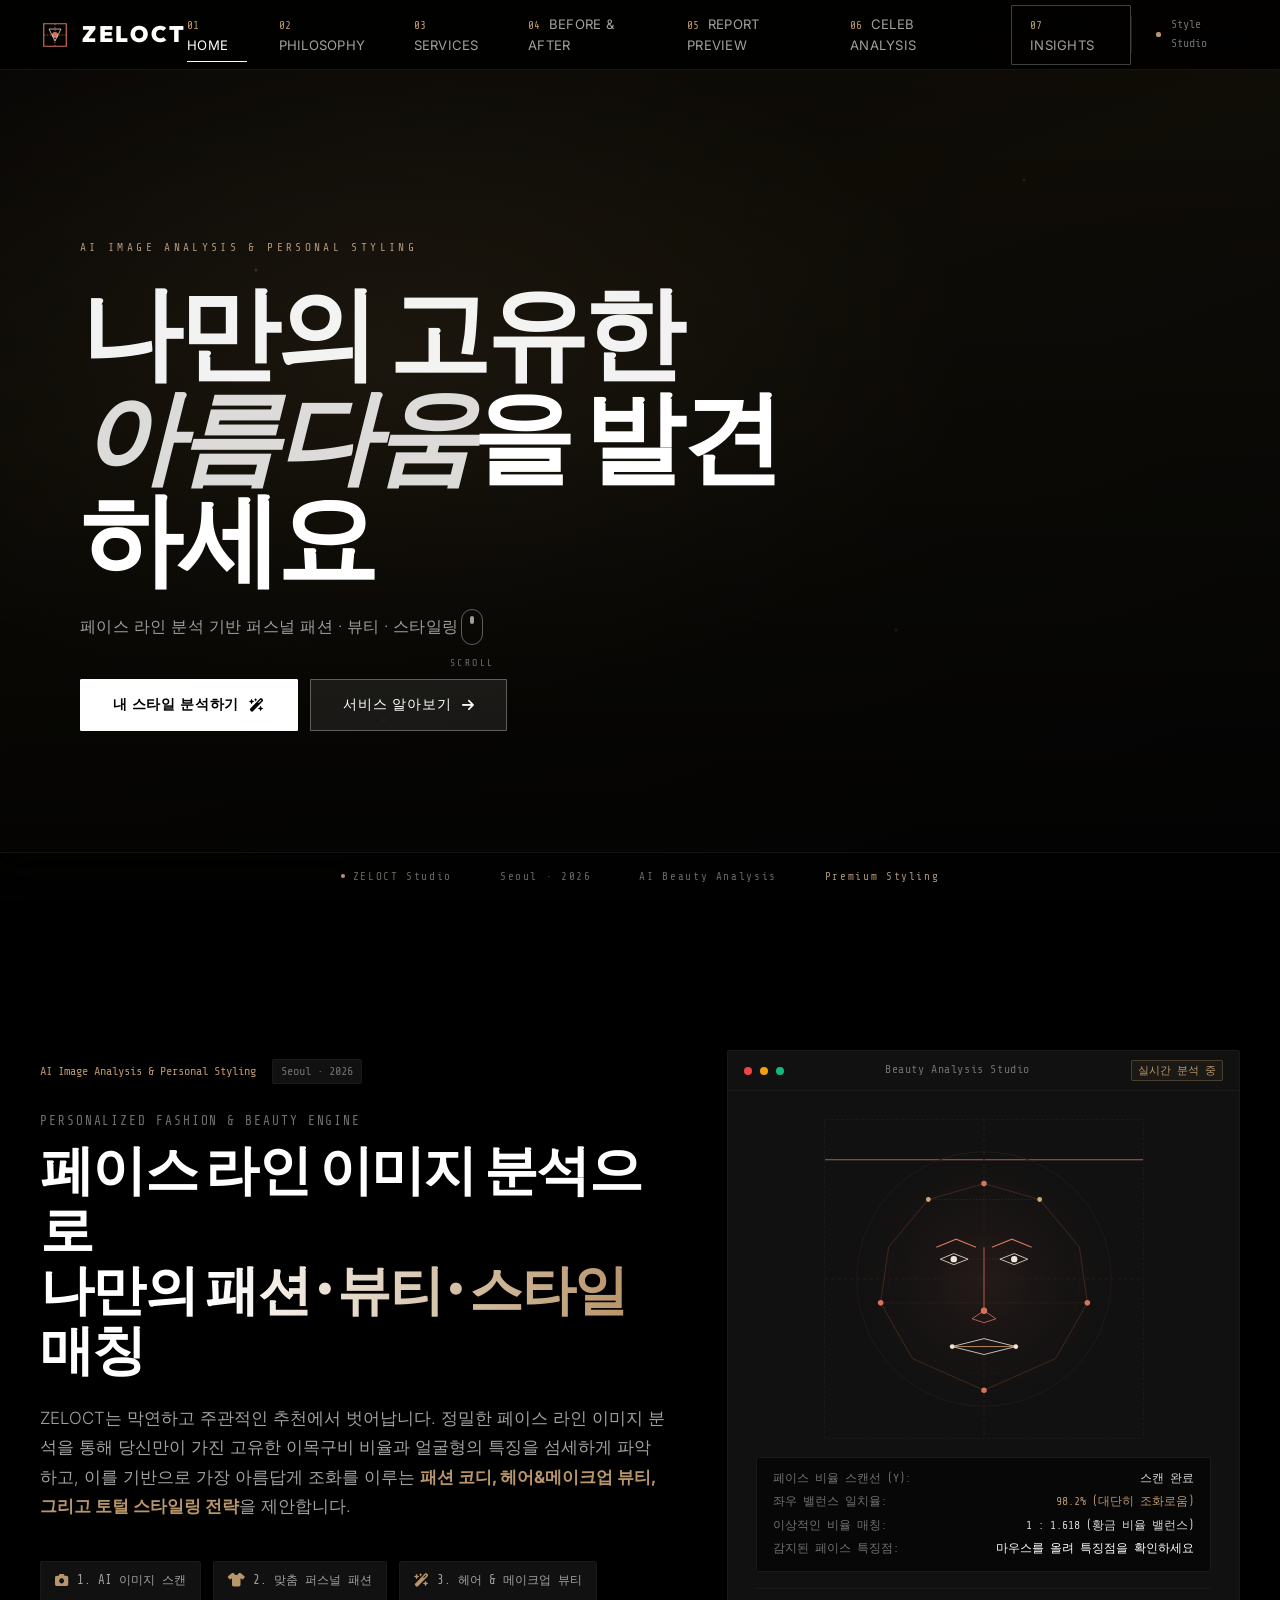
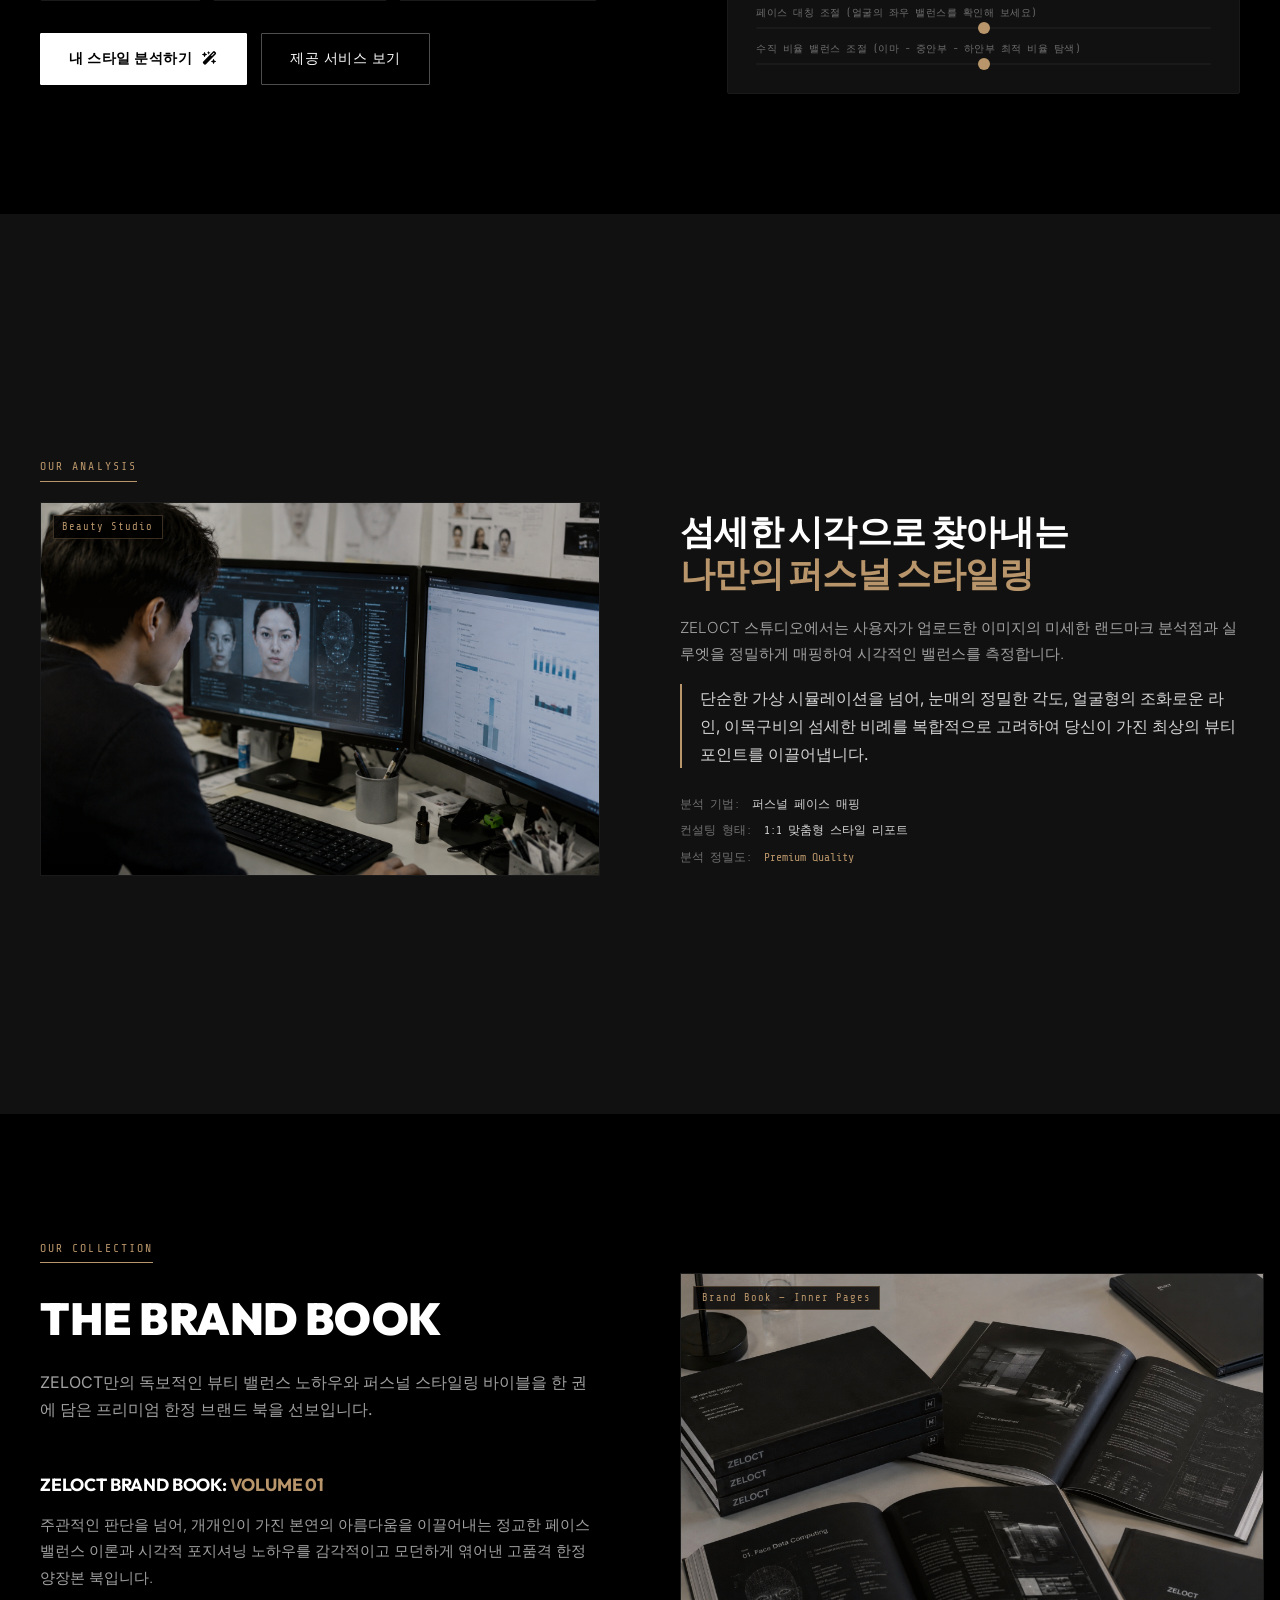
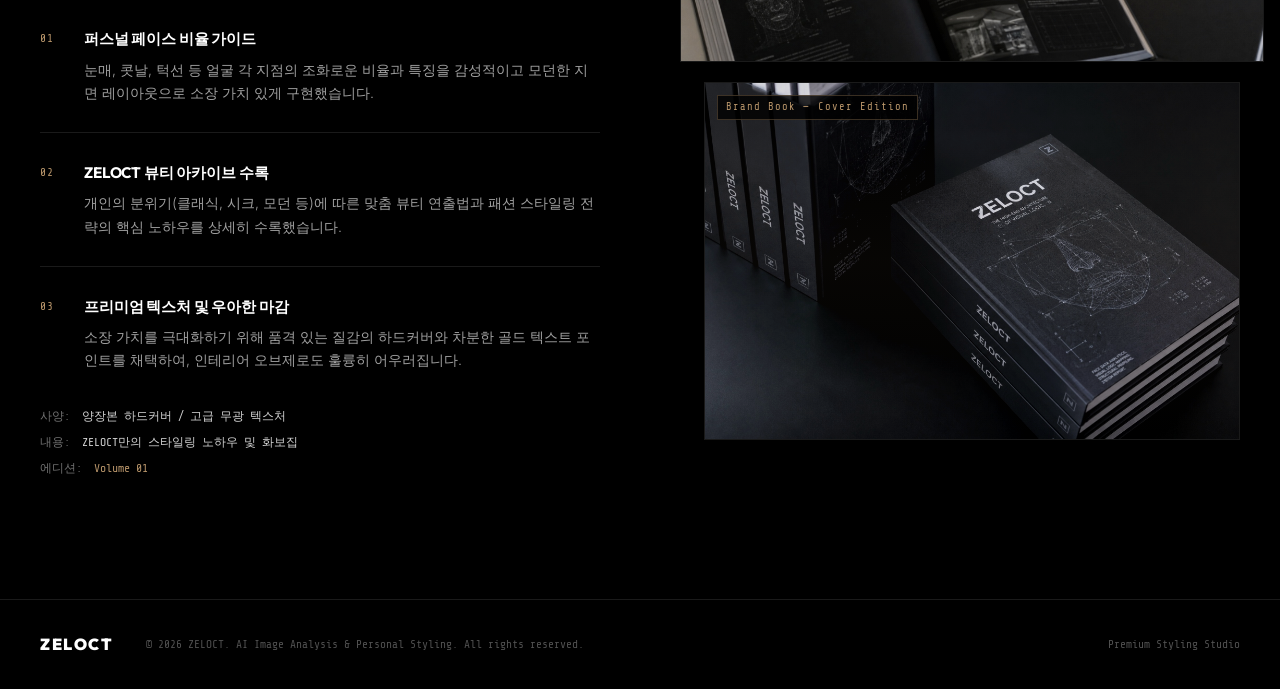
==== commit ab8e116f: "feat: 신규 뷰티 에디토리얼 페이지 3종 추가 및 네비게이션 개편" ====
--- a/index.html
+++ b/index.html
@@ -37,12 +37,14 @@
                 </span>
                 <span class="logo-text">ZELOCT</span>
             </a>
-            <nav class="nav-links">
+                        <nav class="nav-links">
                 <a href="index.html" class="nav-item active"><span class="nav-num">01</span> HOME</a>
                 <a href="about.html" class="nav-item"><span class="nav-num">02</span> PHILOSOPHY</a>
                 <a href="services.html" class="nav-item"><span class="nav-num">03</span> SERVICES</a>
-                <a href="dashboard.html" class="nav-item"><span class="nav-num">04</span> ARCHIVES</a>
-                <a href="insights.html" class="nav-item nav-btn"><span class="nav-num">05</span> INSIGHTS</a>
+                <a href="before-after.html" class="nav-item"><span class="nav-num">04</span> BEFORE & AFTER</a>
+                <a href="report-preview.html" class="nav-item"><span class="nav-num">05</span> REPORT PREVIEW</a>
+                <a href="celeb-analysis.html" class="nav-item"><span class="nav-num">06</span> CELEB ANALYSIS</a>
+                <a href="insights.html" class="nav-item nav-btn"><span class="nav-num">07</span> INSIGHTS</a>
             </nav>
             <div class="system-status-indicator">
                 <span class="status-dot-pulse"></span>
--- a/style.css
+++ b/style.css
@@ -1,41 +1,54 @@
 /* ==========================================================================
-   ZELOCT BRAND MASTER SYSTEM STYLESHEET
+   ZELOCT — Beauty & Image Consulting Brand Stylesheet
    --------------------------------------------------------------------------
-   - Design System: Warm Dark Obsidian, Terracotta, Amber Gold, Cream
-   - Typography: Outfit (Display), Inter (Body), Share Tech Mono
-   - Feel: Trendy Beauty, Editorial, Gender-neutral, Modern, Clean
+   Inspired by: Rarelee.co.kr
+   Feel: Clean · Bold · Modern Beauty · Minimal · High-contrast
+   Colors: Pure Black · White · Warm Beige accent
+   Typography: Outfit (Bold display) + Inter (body)
    ========================================================================== */
 
 :root {
-    --bg-deep-black: #0A0808;
-    --bg-dark-slate: #150E0C;
-    --border-slate: #2A1A16;
-    --border-slate-glow: #4A2E20;
-
-    --color-white: #F0E6DC;
-    --color-primary: #D4735A;          /* Warm Terracotta — 핵심 브랜드 컬러 */
-    --color-primary-glow: rgba(212, 115, 90, 0.38);
-    --color-gold: #D4A870;             /* Amber Gold — 세컨드 포인트 */
-    --color-gold-glow: rgba(212, 168, 112, 0.32);
-    --color-deep: #8B3A20;             /* Deep Burnt — 딥 포인트 */
-
-    /* Legacy alias for compatibility */
-    --color-cyan: #D4735A;
-    --color-cyan-glow: rgba(212, 115, 90, 0.38);
-
-    --color-text-muted: #8A7060;
-    --color-text-body: #C8B8A8;
+    --black: #000000;
+    --white: #FFFFFF;
+    --off-white: #F5F2EE;
+    --cream: #EDE8E0;
+    --accent: #B8956A;          /* Warm Beige Gold — subtle beauty accent */
+    --accent-light: #D4B896;
+    --accent-dark: #8A6A48;
+    --gray-100: #F7F7F7;
+    --gray-200: #EBEBEB;
+    --gray-300: #D4D4D4;
+    --gray-400: #A0A0A0;
+    --gray-500: #707070;
+    --gray-600: #505050;
+    --gray-700: #303030;
+    --gray-800: #1A1A1A;
+    --gray-900: #111111;
+
+    /* Legacy aliases */
+    --bg-deep-black: #000000;
+    --bg-dark-slate: #111111;
+    --border-slate: #222222;
+    --border-slate-glow: #333333;
+    --color-white: #FFFFFF;
+    --color-cyan: #B8956A;
+    --color-cyan-glow: rgba(184, 149, 106, 0.3);
+    --color-primary: #B8956A;
+    --color-primary-glow: rgba(184, 149, 106, 0.3);
+    --color-text-muted: #888888;
+    --color-text-body: #CCCCCC;
 
     --font-heading: 'Outfit', -apple-system, BlinkMacSystemFont, sans-serif;
-    --font-display: 'Outfit', -apple-system, BlinkMacSystemFont, sans-serif;
-    --font-body: 'Inter', -apple-system, BlinkMacSystemFont, "Segoe UI", Roboto, sans-serif;
+    --font-body: 'Inter', -apple-system, BlinkMacSystemFont, sans-serif;
     --font-mono: 'Share Tech Mono', monospace;
 
     --transition-smooth: all 0.3s cubic-bezier(0.16, 1, 0.3, 1);
     --transition-slow: all 0.6s cubic-bezier(0.16, 1, 0.3, 1);
 }
 
-/* Base resets */
+/* ============================================================
+   BASE RESET
+   ============================================================ */
 * {
     margin: 0;
     padding: 0;
@@ -44,33 +57,29 @@
 
 html {
     scroll-behavior: smooth;
-    background-color: var(--bg-deep-black);
-    color: var(--color-white);
+    background-color: var(--black);
+    color: var(--white);
     font-family: var(--font-body);
     font-size: 16px;
     overflow-x: hidden;
 }
 
 body {
-    background-color: var(--bg-deep-black);
+    background-color: var(--black);
     min-height: 100vh;
     line-height: 1.6;
     overflow-x: hidden;
     position: relative;
 }
 
-/* Elegant Beauty Grid Background */
+/* Subtle dot grid — very faint, beauty editorial feel */
 .tech-grid-overlay {
     position: fixed;
-    top: 0;
-    left: 0;
-    width: 100%;
-    height: 100%;
+    top: 0; left: 0;
+    width: 100%; height: 100%;
     background-image:
-        linear-gradient(rgba(42, 26, 22, 0.2) 1px, transparent 1px),
-        linear-gradient(90deg, rgba(42, 26, 22, 0.2) 1px, transparent 1px);
-    background-size: 60px 60px;
-    background-position: center center;
+        radial-gradient(circle, rgba(255,255,255,0.04) 1px, transparent 1px);
+    background-size: 40px 40px;
     pointer-events: none;
     z-index: 1;
 }
@@ -78,44 +87,21 @@
 .tech-grid-overlay::after {
     content: '';
     position: absolute;
-    top: 0;
-    left: 0;
-    width: 100%;
-    height: 100%;
-    background: radial-gradient(ellipse at 50% 0%, rgba(139, 58, 32, 0.05) 0%, transparent 70%),
-                radial-gradient(circle at 50% 50%, transparent 20%, rgba(10, 8, 8, 0.88) 80%);
+    inset: 0;
+    background: radial-gradient(ellipse at 50% 100%, rgba(184,149,106,0.04) 0%, transparent 70%);
     pointer-events: none;
 }
 
-/* Symmetrical Skan Axes */
-.symmetrical-axis-x {
-    position: fixed;
-    left: 0;
-    right: 0;
-    top: 50%;
-    height: 1px;
-    background: linear-gradient(90deg, transparent, rgba(212, 115, 90, 0.1) 30%, rgba(212, 115, 90, 0.1) 70%, transparent);
-    z-index: 2;
-    pointer-events: none;
-}
-
+.symmetrical-axis-x,
 .symmetrical-axis-y {
-    position: fixed;
-    top: 0;
-    bottom: 0;
-    left: 50%;
-    width: 1px;
-    background: linear-gradient(180deg, transparent, rgba(212, 115, 90, 0.1) 30%, rgba(212, 115, 90, 0.1) 70%, transparent);
-    z-index: 2;
-    pointer-events: none;
-}
-
-/* Custom Interactive Cursor Tracker */
+    display: none; /* clean look — remove axes */
+}
+
+/* Custom cursor */
 .custom-cursor-tracker {
     position: fixed;
-    width: 20px;
-    height: 20px;
-    border: 1px solid var(--color-cyan);
+    width: 20px; height: 20px;
+    border: 1px solid rgba(255,255,255,0.5);
     border-radius: 50%;
     pointer-events: none;
     transform: translate(-50%, -50%);
@@ -124,76 +110,64 @@
     display: flex;
     align-items: center;
     justify-content: center;
-    transition: width 0.1s ease, height 0.1s ease;
+    transition: width 0.15s ease, height 0.15s ease;
     opacity: 0;
 }
 
 .custom-cursor-tracker::after {
     content: '';
-    width: 4px;
-    height: 4px;
-    background-color: var(--color-cyan);
+    width: 3px; height: 3px;
+    background-color: var(--white);
     border-radius: 50%;
 }
 
 .custom-cursor-tracker .coord-val {
     position: absolute;
-    top: 25px;
-    left: 20px;
-    font-family: var(--font-mono);
-    font-size: 0.65rem;
-    color: var(--color-cyan);
-    background-color: rgba(0, 0, 0, 0.75);
+    top: 25px; left: 20px;
+    font-family: var(--font-mono);
+    font-size: 0.6rem;
+    color: var(--gray-400);
+    background-color: rgba(0,0,0,0.8);
     padding: 2px 6px;
-    border: 1px solid var(--border-slate);
+    border: 1px solid var(--gray-800);
     white-space: nowrap;
     border-radius: 2px;
 }
 
-/* Typography Utility Classes */
+/* ============================================================
+   TYPOGRAPHY
+   ============================================================ */
 h1, h2, h3, h4, h5 {
     font-family: var(--font-heading);
-    letter-spacing: -0.02em;
-    font-weight: 600;
-}
-
-.font-mono {
-    font-family: var(--font-mono) !important;
-}
-
-.cyan-txt {
-    color: var(--color-cyan) !important;
-}
-
-.white-txt {
-    color: var(--color-white) !important;
-}
-
-.text-muted {
-    color: var(--color-text-muted) !important;
-}
-
-.cyan-bg {
-    background-color: var(--color-cyan) !important;
-}
+    letter-spacing: -0.03em;
+    font-weight: 700;
+}
+
+.font-mono { font-family: var(--font-mono) !important; }
+.cyan-txt  { color: var(--accent) !important; }
+.white-txt { color: var(--white) !important; }
+.text-muted { color: var(--gray-400) !important; }
+.cyan-bg   { background-color: var(--accent) !important; }
 
 .gradient-text {
-    background: linear-gradient(90deg, #F0E6DC 0%, #D4735A 45%, #D4A870 100%);
+    background: linear-gradient(90deg, #FFFFFF 0%, var(--accent) 100%);
     -webkit-background-clip: text;
     -webkit-text-fill-color: transparent;
     background-clip: text;
 }
 
-/* System Header */
+/* ============================================================
+   HEADER — Rarelee style: black, backdrop blur, clean
+   ============================================================ */
 .system-header {
     position: fixed;
-    top: 0;
-    left: 0;
+    top: 0; left: 0;
     width: 100%;
     height: 70px;
-    border-bottom: 1px solid var(--border-slate);
-    background-color: rgba(10, 8, 8, 0.9);
+    border-bottom: 1px solid rgba(255,255,255,0.08);
+    background-color: rgba(0, 0, 0, 0.85);
     backdrop-filter: blur(16px);
+    -webkit-backdrop-filter: blur(16px);
     z-index: 1000;
 }
 
@@ -222,10 +196,10 @@
 
 .logo-text {
     font-family: var(--font-heading);
-    font-size: 1.5rem;
+    font-size: 1.4rem;
     font-weight: 900;
-    color: var(--color-white);
-    letter-spacing: 0.1em;
+    color: var(--white);
+    letter-spacing: 0.12em;
 }
 
 .nav-links {
@@ -235,76 +209,67 @@
 }
 
 .nav-item {
-    font-family: var(--font-mono);
-    font-size: 0.8rem;
-    color: var(--color-text-muted);
+    font-family: var(--font-body);
+    font-size: 0.82rem;
+    font-weight: 400;
+    color: var(--gray-400);
     text-decoration: none;
-    letter-spacing: 0.05em;
-    transition: var(--transition-smooth);
+    letter-spacing: 0.02em;
+    transition: color 0.2s ease;
     position: relative;
     padding: 6px 0;
 }
 
 .nav-num {
-    color: var(--color-cyan);
+    color: var(--accent);
     margin-right: 4px;
-    font-size: 0.75rem;
-}
-
-.nav-item:hover, .nav-item.active {
-    color: var(--color-white);
-}
+    font-size: 0.7rem;
+    font-family: var(--font-mono);
+}
+
+.nav-item:hover, .nav-item.active { color: var(--white); }
 
 .nav-item::after {
     content: '';
     position: absolute;
-    bottom: 0;
-    left: 0;
-    width: 0;
-    height: 1px;
-    background-color: var(--color-cyan);
-    transition: var(--transition-smooth);
-}
-
-.nav-item:hover::after, .nav-item.active::after {
-    width: 100%;
-}
+    bottom: 0; left: 0;
+    width: 0; height: 1px;
+    background-color: var(--white);
+    transition: width 0.3s ease;
+}
+
+.nav-item:hover::after,
+.nav-item.active::after { width: 100%; }
 
 .nav-btn {
-    border: 1px solid var(--color-cyan);
-    padding: 8px 16px;
-    border-radius: 2px;
-    background-color: rgba(0, 240, 255, 0.03);
-}
-
-.nav-btn::after {
-    display: none;
-}
+    border: 1px solid rgba(255,255,255,0.25);
+    padding: 8px 18px;
+    border-radius: 1px;
+    background-color: transparent;
+}
+
+.nav-btn::after { display: none; }
 
 .nav-btn:hover {
-    background-color: var(--color-cyan);
-    color: var(--bg-deep-black) !important;
-    box-shadow: 0 0 15px var(--color-cyan-glow);
-}
-
-.nav-btn:hover .nav-num {
-    color: var(--bg-deep-black);
+    background-color: var(--white);
+    color: var(--black) !important;
+    border-color: var(--white);
 }
 
 .system-status-indicator {
     display: flex;
     align-items: center;
-    gap: 12px;
-    font-family: var(--font-mono);
-    font-size: 0.75rem;
-    border-left: 1px solid var(--border-slate);
+    gap: 10px;
+    font-family: var(--font-mono);
+    font-size: 0.72rem;
+    color: var(--gray-500);
+    border-left: 1px solid var(--gray-800);
     padding-left: 24px;
 }
 
 .status-dot-pulse {
-    width: 6px;
-    height: 6px;
-    background-color: var(--color-cyan);
+    width: 5px; height: 5px;
+    background-color: var(--accent);
     border-radius: 50%;
     position: relative;
 }
@@ -312,27 +277,20 @@
 .status-dot-pulse::after {
     content: '';
     position: absolute;
-    width: 100%;
-    height: 100%;
+    width: 100%; height: 100%;
     border-radius: 50%;
-    background-color: var(--color-cyan);
-    animation: status-ping 1.5s infinite;
+    background-color: var(--accent);
+    animation: status-ping 2s infinite;
 }
 
 @keyframes status-ping {
-    0% { transform: scale(1); opacity: 1; }
-    100% { transform: scale(3); opacity: 0; }
-}
-
-.status-divider {
-    color: var(--border-slate);
-}
-
-.status-metric {
-    color: var(--color-text-muted);
-}
-
-/* Sections Styling */
+    0% { transform: scale(1); opacity: 0.8; }
+    100% { transform: scale(2.5); opacity: 0; }
+}
+
+/* ============================================================
+   SECTIONS BASE
+   ============================================================ */
 section {
     position: relative;
     padding: 120px 0;
@@ -350,74 +308,78 @@
 }
 
 .section-badge {
-    font-family: var(--font-mono);
-    font-size: 0.8rem;
-    color: var(--color-cyan);
-    letter-spacing: 0.1em;
-    margin-bottom: 24px;
     display: inline-block;
-    border-bottom: 1px solid var(--color-cyan);
+    font-family: var(--font-mono);
+    font-size: 0.72rem;
+    color: var(--accent);
+    letter-spacing: 0.18em;
+    text-transform: uppercase;
+    margin-bottom: 20px;
     padding-bottom: 4px;
+    border-bottom: 1px solid var(--accent);
 }
 
 .section-title {
-    font-size: 2.5rem;
-    color: var(--color-white);
-    margin-bottom: 12px;
+    font-size: 2.8rem;
+    font-weight: 900;
+    color: var(--white);
+    margin-bottom: 14px;
     text-transform: uppercase;
-    letter-spacing: 0.05em;
+    letter-spacing: -0.01em;
 }
 
 .section-subtitle {
-    color: var(--color-text-muted);
+    color: var(--gray-400);
     font-size: 1rem;
     max-width: 600px;
     margin-bottom: 48px;
-}
-
-/* Buttons */
+    line-height: 1.7;
+}
+
+/* ============================================================
+   BUTTONS
+   ============================================================ */
 .btn {
     display: inline-flex;
     align-items: center;
-    gap: 12px;
-    font-family: var(--font-mono);
+    gap: 10px;
+    font-family: var(--font-body);
     font-size: 0.85rem;
+    font-weight: 500;
     padding: 14px 28px;
-    border-radius: 2px;
+    border-radius: 1px;
     text-decoration: none;
-    letter-spacing: 0.08em;
+    letter-spacing: 0.04em;
     cursor: pointer;
     transition: var(--transition-smooth);
 }
 
 .btn-primary {
-    background: linear-gradient(135deg, #D4735A, #B85840);
-    color: #F0E6DC;
-    border: 1px solid rgba(212, 115, 90, 0.5);
+    background-color: var(--white);
+    color: var(--black);
+    border: 1px solid var(--white);
     font-weight: 600;
-    box-shadow: 0 4px 20px rgba(212, 115, 90, 0.22);
 }
 
 .btn-primary:hover {
-    background: linear-gradient(135deg, #E0856A, #C86850);
-    box-shadow: 0 8px 30px rgba(212, 115, 90, 0.38);
-    transform: translateY(-1px);
+    background-color: transparent;
+    color: var(--white);
 }
 
 .btn-secondary {
     background-color: transparent;
-    color: var(--color-white);
-    border: 1px solid var(--border-slate-glow);
+    color: var(--white);
+    border: 1px solid rgba(255,255,255,0.3);
 }
 
 .btn-secondary:hover {
-    border-color: var(--color-primary);
-    background-color: rgba(212, 115, 90, 0.06);
-}
-
-/* ==========================================================================
+    border-color: var(--white);
+    background-color: rgba(255,255,255,0.05);
+}
+
+/* ============================================================
    VIDEO BANNER SECTION
-   ========================================================================== */
+   ============================================================ */
 .video-banner-section {
     position: relative;
     width: 100%;
@@ -426,12 +388,12 @@
     overflow: hidden;
     display: flex;
     align-items: center;
-    justify-content: center;
+    justify-content: flex-start;
     padding: 0 !important;
     z-index: 5;
-}
-
-/* Video wrapper fills entire section */
+    min-height: 100dvh;
+}
+
 .video-wrapper {
     position: absolute;
     inset: 0;
@@ -445,54 +407,34 @@
     object-position: center;
     display: block;
     opacity: 0;
-    transition: opacity 1s ease;
-}
-
-/* When video loads, show it */
-.hero-video.loaded {
-    opacity: 1;
-}
-
-/* Beauty gradient fallback (shown when video not loaded/available) */
+    transition: opacity 1.2s ease;
+}
+
+.hero-video.loaded { opacity: 1; }
+
+/* Beauty dark gradient fallback */
 .video-fallback-bg {
     position: absolute;
     inset: 0;
     background:
-        radial-gradient(ellipse 80% 70% at 20% 50%, rgba(180, 90, 60, 0.3) 0%, transparent 60%),
-        radial-gradient(ellipse 60% 60% at 80% 30%, rgba(212, 168, 112, 0.18) 0%, transparent 55%),
-        radial-gradient(ellipse 50% 70% at 60% 80%, rgba(139, 58, 32, 0.18) 0%, transparent 60%),
-        linear-gradient(160deg, #0D0908 0%, #1A0E0A 25%, #100C09 50%, #130A08 75%, #090706 100%);
+        radial-gradient(ellipse 70% 60% at 30% 40%, rgba(184,149,106,0.12) 0%, transparent 65%),
+        linear-gradient(160deg, #0A0806 0%, #131008 40%, #0A0A0A 100%);
     z-index: 0;
     transition: opacity 1s ease;
 }
 
-/* Hide fallback when video plays */
-.hero-video.loaded ~ .video-fallback-bg {
-    opacity: 0;
-}
-
-/* Animated beauty shimmer particles on fallback */
+.hero-video.loaded ~ .video-fallback-bg { opacity: 0; }
+
 .video-fallback-bg::before {
     content: '';
     position: absolute;
     inset: 0;
     background:
-        radial-gradient(circle 3px at 15% 25%, rgba(240, 180, 140, 0.5) 0%, transparent 100%),
-        radial-gradient(circle 2px at 75% 15%, rgba(212, 168, 112, 0.45) 0%, transparent 100%),
-        radial-gradient(circle 3px at 85% 65%, rgba(212, 115, 90, 0.4) 0%, transparent 100%),
-        radial-gradient(circle 2px at 30% 75%, rgba(180, 100, 70, 0.45) 0%, transparent 100%),
-        radial-gradient(circle 2px at 55% 40%, rgba(240, 200, 160, 0.35) 0%, transparent 100%);
-    animation: beauty-shimmer 6s ease-in-out infinite alternate;
-}
-
-.video-fallback-bg::after {
-    content: '';
-    position: absolute;
-    inset: 0;
-    background:
-        linear-gradient(45deg, transparent 30%, rgba(200, 150, 200, 0.04) 50%, transparent 70%),
-        linear-gradient(-45deg, transparent 30%, rgba(180, 130, 220, 0.04) 50%, transparent 70%);
-    animation: beauty-gloss 8s ease-in-out infinite alternate;
+        radial-gradient(circle 2px at 20% 30%, rgba(212,184,150,0.4) 0%, transparent 100%),
+        radial-gradient(circle 2px at 80% 20%, rgba(184,149,106,0.3) 0%, transparent 100%),
+        radial-gradient(circle 2px at 70% 70%, rgba(212,184,150,0.3) 0%, transparent 100%),
+        radial-gradient(circle 2px at 30% 80%, rgba(184,149,106,0.25) 0%, transparent 100%);
+    animation: beauty-shimmer 8s ease-in-out infinite alternate;
 }
 
 @keyframes beauty-shimmer {
@@ -500,44 +442,37 @@
     100% { opacity: 1; transform: scale(1.05); }
 }
 
-@keyframes beauty-gloss {
-    0% { opacity: 0.5; transform: rotate(0deg) scale(1); }
-    100% { opacity: 1; transform: rotate(5deg) scale(1.1); }
-}
-
-/* Dark overlay on top of video */
+/* Overlay — strong at bottom, lighter at top (Rarelee style) */
 .video-overlay {
     position: absolute;
     inset: 0;
     background: linear-gradient(
         to bottom,
-        rgba(0, 0, 0, 0.25) 0%,
-        rgba(0, 0, 0, 0.45) 40%,
-        rgba(0, 0, 0, 0.65) 100%
+        rgba(0,0,0,0.15) 0%,
+        rgba(0,0,0,0.35) 50%,
+        rgba(0,0,0,0.75) 100%
     );
     z-index: 2;
 }
 
-/* Text content over video */
+/* Banner text — left-aligned, large, bold (Rarelee style) */
 .video-banner-content {
     position: relative;
     z-index: 5;
-    text-align: center;
+    padding: 0 80px;
+    margin-top: 70px;
+    display: flex;
+    flex-direction: column;
+    align-items: flex-start;
     max-width: 900px;
-    padding: 0 40px;
-    display: flex;
-    flex-direction: column;
-    align-items: center;
-    gap: 0;
-    margin-top: 70px; /* offset for fixed header */
 }
 
 .vb-eyebrow {
     font-family: var(--font-mono);
-    font-size: 0.75rem;
-    letter-spacing: 0.28em;
-    color: rgba(212, 168, 112, 0.85);
-    margin-bottom: 28px;
+    font-size: 0.7rem;
+    letter-spacing: 0.3em;
+    color: rgba(212, 184, 150, 0.8);
+    margin-bottom: 24px;
     text-transform: uppercase;
     opacity: 0;
     transform: translateY(16px);
@@ -546,120 +481,102 @@
 
 .vb-title {
     font-family: var(--font-heading);
-    font-size: clamp(3.2rem, 7vw, 6rem);
+    font-size: clamp(3.5rem, 8vw, 7rem);
     font-weight: 900;
-    line-height: 1.08;
-    color: #ffffff;
-    margin-bottom: 28px;
-    letter-spacing: -0.03em;
+    line-height: 1.0;
+    color: #FFFFFF;
+    margin-bottom: 24px;
+    letter-spacing: -0.04em;
     display: flex;
     flex-direction: column;
-    gap: 4px;
+    gap: 2px;
 }
 
 .vb-title-line {
     display: block;
     opacity: 0;
-    transform: translateY(20px);
+    transform: translateY(24px);
 }
 
 .vb-line-1 {
-    animation: vb-fade-up 1s 0.5s cubic-bezier(0.16, 1, 0.3, 1) forwards;
-    color: rgba(255, 255, 255, 0.92);
+    animation: vb-fade-up 1s 0.4s cubic-bezier(0.16, 1, 0.3, 1) forwards;
+    color: rgba(255,255,255,0.95);
 }
 
 .vb-line-2 {
-    animation: vb-fade-up 1s 0.7s cubic-bezier(0.16, 1, 0.3, 1) forwards;
+    animation: vb-fade-up 1s 0.6s cubic-bezier(0.16, 1, 0.3, 1) forwards;
 }
 
 .vb-line-2 em {
     font-style: italic;
-    background: linear-gradient(90deg, #F0E6DC 0%, #D4735A 45%, #D4A870 100%);
-    -webkit-background-clip: text;
-    -webkit-text-fill-color: transparent;
-    background-clip: text;
+    color: rgba(255,255,255,0.85);
 }
 
 .vb-subtitle {
-    font-size: 1.15rem;
+    font-size: 1rem;
     font-weight: 300;
-    color: rgba(255, 255, 255, 0.7);
-    letter-spacing: 0.04em;
-    margin-bottom: 48px;
+    color: rgba(255,255,255,0.6);
+    letter-spacing: 0.03em;
+    margin-bottom: 40px;
+    line-height: 1.6;
     opacity: 0;
     transform: translateY(16px);
-    animation: vb-fade-up 0.9s 0.9s cubic-bezier(0.16, 1, 0.3, 1) forwards;
+    animation: vb-fade-up 0.9s 0.8s cubic-bezier(0.16, 1, 0.3, 1) forwards;
 }
 
 .vb-actions {
     display: flex;
-    gap: 16px;
-    justify-content: center;
+    gap: 12px;
     flex-wrap: wrap;
     opacity: 0;
     transform: translateY(16px);
-    animation: vb-fade-up 0.9s 1.1s cubic-bezier(0.16, 1, 0.3, 1) forwards;
+    animation: vb-fade-up 0.9s 1.0s cubic-bezier(0.16, 1, 0.3, 1) forwards;
 }
 
 .vb-btn {
     display: inline-flex;
     align-items: center;
     gap: 10px;
-    font-family: var(--font-mono);
-    font-size: 0.82rem;
-    letter-spacing: 0.1em;
-    padding: 15px 32px;
-    border-radius: 2px;
+    font-family: var(--font-body);
+    font-size: 0.85rem;
+    font-weight: 500;
+    letter-spacing: 0.06em;
+    padding: 14px 32px;
+    border-radius: 1px;
     text-decoration: none;
     cursor: pointer;
     transition: var(--transition-smooth);
     position: relative;
-    overflow: hidden;
 }
 
 .vb-btn-primary {
-    background: linear-gradient(135deg, rgba(212, 115, 90, 0.88), rgba(180, 80, 55, 0.88));
-    color: #F0E6DC;
-    border: 1px solid rgba(212, 115, 90, 0.5);
+    background-color: var(--white);
+    color: var(--black);
+    border: 1px solid var(--white);
     font-weight: 600;
-    box-shadow: 0 8px 30px rgba(212, 115, 90, 0.28);
-}
-
-.vb-btn-primary::before {
-    content: '';
-    position: absolute;
-    inset: 0;
-    background: linear-gradient(135deg, rgba(255,255,255,0.12), transparent);
-    opacity: 0;
-    transition: opacity 0.3s ease;
 }
 
 .vb-btn-primary:hover {
-    transform: translateY(-2px);
-    box-shadow: 0 12px 40px rgba(212, 115, 90, 0.48);
-}
-
-.vb-btn-primary:hover::before {
-    opacity: 1;
+    background-color: transparent;
+    color: var(--white);
 }
 
 .vb-btn-secondary {
-    background: rgba(255, 255, 255, 0.07);
-    color: #ffffff;
-    border: 1px solid rgba(255, 255, 255, 0.3);
+    background: rgba(255,255,255,0.08);
+    color: var(--white);
+    border: 1px solid rgba(255,255,255,0.3);
     backdrop-filter: blur(10px);
 }
 
 .vb-btn-secondary:hover {
-    background: rgba(255, 255, 255, 0.14);
-    border-color: rgba(255, 255, 255, 0.6);
-    transform: translateY(-2px);
-}
-
-/* Scroll indicator */
+    background: rgba(255,255,255,0.15);
+    border-color: rgba(255,255,255,0.6);
+}
+
+/* Scroll hint */
 .vb-scroll-hint {
     position: absolute;
-    bottom: 80px;
+    bottom: 60px;
     left: 50%;
     transform: translateX(-50%);
     display: flex;
@@ -668,19 +585,19 @@
     gap: 10px;
     z-index: 10;
     opacity: 0;
-    animation: vb-fade-up 0.9s 1.5s cubic-bezier(0.16, 1, 0.3, 1) forwards;
+    animation: vb-fade-up 0.9s 1.4s cubic-bezier(0.16, 1, 0.3, 1) forwards;
 }
 
 .vb-scroll-hint span {
-    font-size: 0.65rem;
+    font-family: var(--font-mono);
+    font-size: 0.62rem;
     letter-spacing: 0.25em;
-    color: rgba(255,255,255,0.45);
+    color: rgba(255,255,255,0.4);
 }
 
 .vb-scroll-mouse {
-    width: 22px;
-    height: 36px;
-    border: 1.5px solid rgba(255, 255, 255, 0.4);
+    width: 22px; height: 36px;
+    border: 1.5px solid rgba(255,255,255,0.35);
     border-radius: 12px;
     display: flex;
     justify-content: center;
@@ -688,9 +605,8 @@
 }
 
 .vb-scroll-dot {
-    width: 4px;
-    height: 8px;
-    background: rgba(255, 255, 255, 0.7);
+    width: 4px; height: 8px;
+    background: rgba(255,255,255,0.6);
     border-radius: 2px;
     animation: scroll-bounce 1.8s ease-in-out infinite;
 }
@@ -700,24 +616,23 @@
     60% { transform: translateY(10px); opacity: 0.2; }
 }
 
-/* Bottom info bar */
+/* Bottom bar */
 .vb-bottom-bar {
     position: absolute;
-    bottom: 0;
-    left: 0;
-    right: 0;
+    bottom: 0; left: 0; right: 0;
     z-index: 10;
     height: 48px;
-    background: rgba(0, 0, 0, 0.45);
+    background: rgba(0,0,0,0.5);
     backdrop-filter: blur(12px);
-    border-top: 1px solid rgba(255, 255, 255, 0.08);
+    border-top: 1px solid rgba(255,255,255,0.07);
     display: flex;
     align-items: center;
     justify-content: center;
     gap: 48px;
-    font-size: 0.72rem;
-    letter-spacing: 0.12em;
-    color: rgba(255, 255, 255, 0.45);
+    font-family: var(--font-mono);
+    font-size: 0.68rem;
+    letter-spacing: 0.15em;
+    color: rgba(255,255,255,0.4);
 }
 
 .vb-bar-item {
@@ -727,31 +642,24 @@
 }
 
 .vb-bar-dot {
-    width: 5px;
-    height: 5px;
+    width: 4px; height: 4px;
     border-radius: 50%;
-    background: rgba(212, 115, 90, 0.85);
-    box-shadow: 0 0 6px rgba(212, 115, 90, 0.6);
-    animation: status-ping 2s infinite;
-}
-
-.vb-bar-highlight {
-    color: rgba(212, 168, 112, 0.9);
-}
-
-/* Entrance animation keyframe */
+    background: var(--accent);
+    animation: status-ping 2.5s infinite;
+}
+
+.vb-bar-highlight { color: rgba(212, 184, 150, 0.8); }
+
 @keyframes vb-fade-up {
-    to {
-        opacity: 1;
-        transform: translateY(0);
-    }
-}
-
-/* ==========================================================================
-   LAYER 01: HERO SECTION
-   ========================================================================== */
+    to { opacity: 1; transform: translateY(0); }
+}
+
+/* ============================================================
+   HERO SECTION (below video)
+   ============================================================ */
 .hero-section {
     padding-top: 150px;
+    background-color: var(--black);
 }
 
 .hero-layout {
@@ -761,9 +669,7 @@
     align-items: center;
 }
 
-.hero-info {
-    max-width: 680px;
-}
+.hero-info { max-width: 680px; }
 
 .system-tag {
     display: flex;
@@ -771,23 +677,21 @@
     gap: 16px;
     margin-bottom: 30px;
     font-family: var(--font-mono);
-    font-size: 0.8rem;
-}
-
-.tag-accent {
-    color: var(--color-cyan);
-}
+    font-size: 0.75rem;
+}
+
+.tag-accent { color: var(--accent); }
 
 .tag-version {
-    color: var(--color-text-muted);
-    background-color: rgba(30, 41, 59, 0.3);
+    color: var(--gray-500);
+    background-color: var(--gray-900);
     padding: 2px 8px;
-    border: 1px solid var(--border-slate);
+    border: 1px solid var(--gray-800);
     border-radius: 2px;
 }
 
 .hero-title {
-    font-size: 3.8rem;
+    font-size: 3.4rem;
     line-height: 1.1;
     margin-bottom: 24px;
     font-weight: 900;
@@ -796,80 +700,73 @@
 
 .title-sub {
     display: block;
-    font-size: 1.25rem;
-    font-family: var(--font-mono);
-    color: var(--color-text-muted);
+    font-size: 0.8rem;
+    font-family: var(--font-mono);
+    color: var(--gray-500);
     letter-spacing: 0.15em;
     margin-bottom: 12px;
+    font-weight: 400;
 }
 
 .hero-desc {
-    color: var(--color-text-body);
-    font-size: 1.15rem;
-    line-height: 1.7;
+    color: var(--gray-400);
+    font-size: 1.05rem;
+    line-height: 1.75;
     margin-bottom: 40px;
     font-weight: 300;
 }
 
-.hero-actions {
-    display: flex;
-    gap: 16px;
-}
-
-/* Hero Face Mesh Visualizer Card */
+.hero-actions { display: flex; gap: 14px; }
+
+/* Hero Visualizer Card */
 .hero-visualizer-card {
-    background-color: rgba(11, 15, 25, 0.65);
-    border: 1px solid var(--border-slate);
-    border-radius: 4px;
+    background-color: var(--gray-900);
+    border: 1px solid var(--gray-800);
+    border-radius: 2px;
     overflow: hidden;
-    box-shadow: 0 20px 50px rgba(0, 0, 0, 0.5);
-    backdrop-filter: blur(15px);
+    box-shadow: 0 20px 60px rgba(0,0,0,0.6);
 }
 
 .card-header-bar {
     height: 40px;
-    background-color: rgba(30, 41, 59, 0.3);
-    border-bottom: 1px solid var(--border-slate);
+    background-color: var(--gray-900);
+    border-bottom: 1px solid var(--gray-800);
     display: flex;
     align-items: center;
     padding: 0 16px;
     justify-content: space-between;
 }
 
-.header-dots {
-    display: flex;
-    gap: 8px;
-}
+.header-dots { display: flex; gap: 8px; }
 
 .header-dots .dot {
-    width: 8px;
-    height: 8px;
+    width: 8px; height: 8px;
     border-radius: 50%;
 }
 
-.header-dots .red { background-color: #ef4444; }
+.header-dots .red    { background-color: #ef4444; }
 .header-dots .yellow { background-color: #f59e0b; }
-.header-dots .green { background-color: #10b981; }
+.header-dots .green  { background-color: #10b981; }
 
 .header-title-text {
     font-family: var(--font-mono);
-    font-size: 0.75rem;
-    color: var(--color-text-muted);
+    font-size: 0.72rem;
+    color: var(--gray-500);
     letter-spacing: 0.05em;
 }
 
 .header-status {
     font-family: var(--font-mono);
-    font-size: 0.7rem;
-    color: var(--color-cyan);
-    border: 1px solid rgba(0, 240, 255, 0.3);
+    font-size: 0.68rem;
+    color: var(--accent);
+    border: 1px solid rgba(184,149,106,0.3);
     padding: 1px 6px;
     border-radius: 2px;
-    background-color: rgba(0, 240, 255, 0.05);
+    background-color: rgba(184,149,106,0.06);
 }
 
 .visualizer-content {
-    padding: 30px;
+    padding: 28px;
     position: relative;
     display: flex;
     flex-direction: column;
@@ -877,18 +774,15 @@
 }
 
 .svg-visualizer-container {
-    width: 320px;
-    height: 320px;
+    width: 320px; height: 320px;
     position: relative;
-    border: 1px dashed var(--border-slate);
+    border: 1px dashed var(--gray-800);
     border-radius: 2px;
     overflow: hidden;
 }
 
 /* Face scan animations */
-#laser-line {
-    animation: laser-sweep 4s infinite linear;
-}
+#laser-line { animation: laser-sweep 4s infinite linear; }
 
 @keyframes laser-sweep {
     0% { y1: 20; y2: 20; opacity: 0; }
@@ -902,49 +796,40 @@
     animation: node-glowing 2s infinite ease-in-out;
 }
 
-.node-pulse:nth-child(even) {
-    animation-delay: 1s;
-}
+.node-pulse:nth-child(even) { animation-delay: 1s; }
 
 @keyframes node-glowing {
     0%, 100% { r: 3.5; fill-opacity: 0.8; }
-    50% { r: 5.5; fill-opacity: 1; filter: drop-shadow(0 0 4px var(--color-primary)); }
-}
-
-/* Telemetry box */
+    50% { r: 5.5; fill-opacity: 1; filter: drop-shadow(0 0 4px var(--accent)); }
+}
+
+/* Telemetry */
 .telemetry-box {
     width: 100%;
-    background-color: rgba(0, 0, 0, 0.5);
-    border: 1px solid var(--border-slate);
+    background-color: rgba(0,0,0,0.6);
+    border: 1px solid var(--gray-800);
     border-radius: 2px;
     padding: 12px 16px;
-    margin-top: 20px;
+    margin-top: 18px;
 }
 
 .telemetry-row {
     display: flex;
     justify-content: space-between;
     font-family: var(--font-mono);
-    font-size: 0.75rem;
-    margin-bottom: 6px;
-}
-
-.telemetry-row:last-child {
-    margin-bottom: 0;
-}
-
-.tel-label {
-    color: var(--color-text-muted);
-}
-
-.tel-value {
-    color: var(--color-text-body);
-}
-
+    font-size: 0.72rem;
+    margin-bottom: 5px;
+}
+
+.telemetry-row:last-child { margin-bottom: 0; }
+.tel-label { color: var(--gray-500); }
+.tel-value { color: var(--gray-300); }
+
+/* Sliders */
 .interactive-sliders {
     width: 100%;
     margin-top: 16px;
-    border-top: 1px solid var(--border-slate);
+    border-top: 1px solid var(--gray-800);
     padding-top: 16px;
 }
 
@@ -955,71 +840,278 @@
     margin-bottom: 12px;
 }
 
-.slider-group:last-child {
-    margin-bottom: 0;
-}
+.slider-group:last-child { margin-bottom: 0; }
 
 .slider-group label {
     font-family: var(--font-mono);
-    font-size: 0.65rem;
-    color: var(--color-text-muted);
+    font-size: 0.63rem;
+    color: var(--gray-500);
     letter-spacing: 0.05em;
 }
 
 .slider-group input[type="range"] {
     -webkit-appearance: none;
     width: 100%;
-    height: 3px;
-    background: var(--border-slate);
+    height: 2px;
+    background: var(--gray-800);
     border-radius: 1px;
     outline: none;
 }
 
 .slider-group input[type="range"]::-webkit-slider-thumb {
     -webkit-appearance: none;
-    appearance: none;
-    width: 12px;
-    height: 12px;
+    width: 12px; height: 12px;
     border-radius: 50%;
-    background: var(--color-cyan);
+    background: var(--accent);
     cursor: pointer;
-    box-shadow: 0 0 6px var(--color-cyan);
-    transition: transform 0.1s ease;
+    transition: transform 0.15s ease;
 }
 
 .slider-group input[type="range"]::-webkit-slider-thumb:hover {
     transform: scale(1.2);
 }
 
-.section-scroll-indicator {
-    position: absolute;
-    bottom: 40px;
-    left: 50%;
-    transform: translateX(-50%);
+/* Hero offerings badges */
+.hero-offerings {
+    display: flex;
+    gap: 12px;
+    margin-bottom: 32px;
+    flex-wrap: wrap;
+}
+
+.offering-item {
+    display: flex;
+    align-items: center;
+    gap: 8px;
+    background: var(--gray-900);
+    border: 1px solid var(--gray-800);
+    padding: 8px 14px;
+    border-radius: 2px;
+    font-size: 0.78rem;
+    color: var(--gray-400);
+    font-family: var(--font-mono);
+    transition: var(--transition-smooth);
+}
+
+.offering-item:hover {
+    border-color: var(--accent);
+    color: var(--accent);
+}
+
+.offering-icon { color: var(--accent); font-size: 0.85rem; }
+
+/* ============================================================
+   LAB SECTION
+   ============================================================ */
+.lab-section { background-color: var(--gray-900); }
+
+.lab-grid {
+    display: grid;
+    grid-template-columns: 1fr 1fr;
+    gap: 80px;
+    align-items: center;
+}
+
+.lab-image-container { position: relative; }
+
+.lab-img-frame {
+    position: relative;
+    border: 1px solid var(--gray-800);
+    overflow: hidden;
+}
+
+.frame-tag {
+    position: absolute;
+    top: 12px; left: 12px;
+    z-index: 10;
+    font-family: var(--font-mono);
+    font-size: 0.65rem;
+    color: var(--accent);
+    background: rgba(0,0,0,0.8);
+    padding: 3px 8px;
+    border: 1px solid rgba(184,149,106,0.3);
+    letter-spacing: 0.1em;
+}
+
+.lab-workspace-img {
+    width: 100%;
+    height: auto;
+    display: block;
+    filter: brightness(0.9) contrast(1.05);
+    transition: filter 0.4s ease;
+}
+
+.lab-img-frame:hover .lab-workspace-img {
+    filter: brightness(1) contrast(1.1);
+}
+
+.scanner-sweep-effect {
+    position: absolute;
+    inset: 0;
+    background: linear-gradient(
+        to bottom,
+        transparent 0%,
+        rgba(184,149,106,0.04) 50%,
+        transparent 100%
+    );
+    animation: scanner-sweep 4s ease-in-out infinite;
+    pointer-events: none;
+}
+
+@keyframes scanner-sweep {
+    0%, 100% { transform: translateY(-100%); opacity: 0; }
+    20% { opacity: 1; }
+    80% { opacity: 1; }
+    100% { transform: translateY(100%); opacity: 0; }
+}
+
+.lab-title {
+    font-size: 2.2rem;
+    font-weight: 900;
+    margin-bottom: 20px;
+    line-height: 1.2;
+    letter-spacing: -0.02em;
+}
+
+.lab-desc {
+    color: var(--gray-400);
+    font-size: 0.95rem;
+    line-height: 1.75;
+    margin-bottom: 16px;
+    font-weight: 300;
+}
+
+.lab-descHighlight {
+    color: var(--gray-300);
+    font-size: 1rem;
+    line-height: 1.75;
+    margin-bottom: 28px;
+    border-left: 2px solid var(--accent);
+    padding-left: 18px;
+}
+
+.lab-meta {
     display: flex;
     flex-direction: column;
-    align-items: center;
     gap: 8px;
-    color: var(--color-text-muted);
-    font-family: var(--font-mono);
+    font-family: var(--font-mono);
+    font-size: 0.72rem;
+}
+
+.meta-item { display: flex; gap: 12px; }
+.lbl { color: var(--gray-500); }
+.val { color: var(--gray-300); }
+
+/* ============================================================
+   BRAND BOOK SECTION
+   ============================================================ */
+.book-section { background-color: var(--black); }
+
+.book-grid {
+    display: grid;
+    grid-template-columns: 1fr 1fr;
+    gap: 80px;
+    align-items: center;
+}
+
+.book-info-col { max-width: 580px; }
+
+.book-detail-title {
+    font-size: 1.1rem;
+    font-weight: 700;
+    margin-bottom: 12px;
+    letter-spacing: -0.01em;
+    color: var(--white);
+}
+
+.book-detail-desc {
+    color: var(--gray-400);
+    font-size: 0.95rem;
+    line-height: 1.75;
+    margin-bottom: 36px;
+    font-weight: 300;
+}
+
+.highlight-bullet-list {
+    display: flex;
+    flex-direction: column;
+    gap: 28px;
+    margin-bottom: 36px;
+}
+
+.highlight-bullet {
+    display: flex;
+    gap: 20px;
+    align-items: flex-start;
+    padding-bottom: 28px;
+    border-bottom: 1px solid var(--gray-800);
+}
+
+.highlight-bullet:last-child { border-bottom: none; padding-bottom: 0; }
+
+.bullet-num {
     font-size: 0.7rem;
-    letter-spacing: 0.15em;
-    pointer-events: none;
-}
-
-.scroll-arrow {
-    animation: arrow-bounce 2s infinite;
-}
-
-@keyframes arrow-bounce {
-    0%, 20%, 50%, 80%, 100% { transform: translateY(0); }
-    40% { transform: translateY(-5px); }
-    60% { transform: translateY(-2px); }
-}
-
-/* ==========================================================================
-   LAYER 02: ABOUT US (PHILOSOPHY)
-   ========================================================================== */
+    color: var(--accent);
+    letter-spacing: 0.1em;
+    margin-top: 3px;
+    min-width: 24px;
+}
+
+.bullet-body h5 {
+    font-size: 0.95rem;
+    font-weight: 700;
+    color: var(--white);
+    margin-bottom: 6px;
+    letter-spacing: -0.01em;
+}
+
+.bullet-body p {
+    font-size: 0.88rem;
+    color: var(--gray-400);
+    line-height: 1.65;
+    font-weight: 300;
+}
+
+.book-meta {
+    display: flex;
+    flex-direction: column;
+    gap: 8px;
+    font-family: var(--font-mono);
+    font-size: 0.72rem;
+}
+
+.book-showcase-col {
+    display: flex;
+    flex-direction: column;
+    gap: 20px;
+}
+
+.book-showcase-card { position: relative; }
+
+.first-card { margin-right: -24px; }
+.second-card { margin-left: 24px; }
+
+.book-img-frame {
+    position: relative;
+    border: 1px solid var(--gray-800);
+    overflow: hidden;
+}
+
+.book-workspace-img {
+    width: 100%;
+    height: auto;
+    display: block;
+    filter: brightness(0.88) contrast(1.05);
+    transition: filter 0.4s ease;
+}
+
+.book-img-frame:hover .book-workspace-img {
+    filter: brightness(1) contrast(1.1);
+}
+
+/* ============================================================
+   ABOUT (Philosophy page)
+   ============================================================ */
 .about-grid {
     display: grid;
     grid-template-columns: 1fr 1.1fr;
@@ -1029,7 +1121,7 @@
 
 .about-visual {
     position: relative;
-    border-right: 1px solid var(--border-slate);
+    border-right: 1px solid var(--gray-800);
     padding-right: 60px;
 }
 
@@ -1037,15 +1129,15 @@
     font-size: 6.5rem;
     font-weight: 900;
     color: transparent;
-    -webkit-text-stroke: 1px rgba(255, 255, 255, 0.08);
+    -webkit-text-stroke: 1px rgba(255,255,255,0.06);
     line-height: 0.9;
     letter-spacing: 0.05em;
     margin-bottom: 24px;
 }
 
 .grid-coordinate-block {
-    background-color: rgba(11, 15, 25, 0.45);
-    border: 1px solid var(--border-slate);
+    background-color: var(--gray-900);
+    border: 1px solid var(--gray-800);
     border-radius: 2px;
     padding: 24px;
     position: relative;
@@ -1055,73 +1147,67 @@
 .matrix-box {
     display: grid;
     grid-template-columns: repeat(3, 1fr);
-    gap: 12px;
-    font-family: var(--font-mono);
-    font-size: 0.8rem;
-    color: var(--color-text-muted);
+    gap: 10px;
+    font-family: var(--font-mono);
+    font-size: 0.78rem;
+    color: var(--gray-500);
 }
 
 .matrix-elem {
-    background-color: rgba(0, 0, 0, 0.3);
+    background-color: rgba(255,255,255,0.02);
     padding: 6px 10px;
-    border: 1px solid rgba(30, 41, 59, 0.5);
+    border: 1px solid var(--gray-800);
     border-radius: 2px;
     text-align: center;
     transition: var(--transition-smooth);
 }
 
 .matrix-elem:hover {
-    color: var(--color-cyan);
-    border-color: var(--color-cyan);
-    background-color: rgba(212, 115, 90, 0.05);
+    color: var(--accent);
+    border-color: var(--accent);
+    background-color: rgba(184,149,106,0.05);
 }
 
 .tech-wireframe-deco {
     margin-top: 20px;
     height: 100px;
-    border-top: 1px dashed var(--border-slate);
+    border-top: 1px dashed var(--gray-800);
     position: relative;
 }
 
 .tech-wireframe-deco .line-x {
     position: absolute;
-    left: 40%;
-    top: 0;
-    bottom: 0;
+    left: 40%; top: 0; bottom: 0;
     width: 1px;
-    background-color: rgba(212, 115, 90, 0.2);
+    background-color: rgba(184,149,106,0.15);
 }
 
 .tech-wireframe-deco .circle-point {
     position: absolute;
-    left: 40%;
-    top: 40%;
-    width: 6px;
-    height: 6px;
-    background-color: var(--color-cyan);
+    left: 40%; top: 40%;
+    width: 6px; height: 6px;
+    background-color: var(--accent);
     border-radius: 50%;
     transform: translate(-50%, -50%);
-    box-shadow: 0 0 10px var(--color-cyan);
+    box-shadow: 0 0 8px var(--accent);
 }
 
 .tech-wireframe-deco .tech-angle {
     position: absolute;
-    right: 10px;
-    bottom: 10px;
-    font-family: var(--font-mono);
-    font-size: 0.75rem;
-    color: var(--color-cyan);
-}
-
-.about-content {
-    max-width: 620px;
-}
+    right: 10px; bottom: 10px;
+    font-family: var(--font-mono);
+    font-size: 0.72rem;
+    color: var(--accent);
+}
+
+.about-content { max-width: 620px; }
 
 .about-subheading {
-    font-size: 1.1rem;
-    font-family: var(--font-mono);
-    color: var(--color-cyan);
-    letter-spacing: 0.15em;
+    font-size: 0.82rem;
+    font-family: var(--font-mono);
+    color: var(--accent);
+    letter-spacing: 0.18em;
+    text-transform: uppercase;
     margin-bottom: 24px;
 }
 
@@ -1132,29 +1218,26 @@
 }
 
 .statement-para {
-    color: var(--color-text-body);
+    color: var(--gray-400);
+    font-size: 1.05rem;
+    line-height: 1.8;
+    font-weight: 300;
+}
+
+.statement-paraHighlight {
+    color: var(--white);
     font-size: 1.1rem;
     line-height: 1.8;
-    font-weight: 300;
-}
-
-.statement-paraHighlight {
-    color: var(--color-white);
-    font-size: 1.2rem;
-    line-height: 1.8;
     font-weight: 400;
-    border-left: 2px solid var(--color-cyan);
+    border-left: 2px solid var(--accent);
     padding-left: 20px;
 }
 
-.tech-signature {
-    margin-top: 50px;
-}
+.tech-signature { margin-top: 50px; }
 
 .signature-line {
-    width: 80px;
-    height: 1px;
-    background-color: var(--color-cyan);
+    width: 60px; height: 1px;
+    background-color: var(--accent);
     margin-bottom: 12px;
 }
 
@@ -1162,24 +1245,25 @@
     display: flex;
     justify-content: space-between;
     font-family: var(--font-mono);
-    font-size: 0.7rem;
-    color: var(--color-text-muted);
-}
-
-/* ==========================================================================
-   LAYER 03: CORE SERVICES
-   ========================================================================== */
+    font-size: 0.68rem;
+    color: var(--gray-500);
+}
+
+/* ============================================================
+   SERVICES
+   ============================================================ */
 .services-grid {
     display: grid;
     grid-template-columns: repeat(3, 1fr);
-    gap: 30px;
+    gap: 1px;
     margin-top: 40px;
+    border: 1px solid var(--gray-800);
 }
 
 .service-card {
-    background-color: rgba(21, 14, 12, 0.55);
-    border: 1px solid var(--border-slate);
-    border-radius: 4px;
+    background-color: var(--black);
+    border: none;
+    border-right: 1px solid var(--gray-800);
     padding: 40px 30px;
     position: relative;
     overflow: hidden;
@@ -1189,137 +1273,121 @@
     transition: var(--transition-slow);
 }
 
+.service-card:last-child { border-right: none; }
+
 .service-card::before {
     content: '';
     position: absolute;
-    top: 0;
-    left: 0;
-    width: 100%;
-    height: 2px;
-    background: linear-gradient(90deg, transparent, var(--color-cyan), transparent);
+    top: 0; left: 0;
+    width: 100%; height: 2px;
+    background: linear-gradient(90deg, transparent, var(--accent), transparent);
     transform: scaleX(0);
     transition: var(--transition-smooth);
 }
 
 .service-card:hover {
-    border-color: var(--color-cyan);
-    transform: translateY(-8px);
-    box-shadow: 0 15px 35px rgba(212, 115, 90, 0.1);
-    background-color: rgba(21, 14, 12, 0.85);
-}
-
-.service-card:hover::before {
-    transform: scaleX(1);
-}
+    background-color: var(--gray-900);
+    transform: translateY(-4px);
+    box-shadow: 0 20px 40px rgba(0,0,0,0.4);
+}
+
+.service-card:hover::before { transform: scaleX(1); }
 
 .service-num {
     font-family: var(--font-mono);
     font-size: 3rem;
     font-weight: 800;
     color: transparent;
-    -webkit-text-stroke: 1px var(--color-text-muted);
-    opacity: 0.3;
+    -webkit-text-stroke: 1px var(--gray-700);
+    opacity: 0.4;
     line-height: 1;
     margin-bottom: 20px;
     transition: var(--transition-smooth);
 }
 
 .service-card:hover .service-num {
-    color: var(--color-cyan);
-    -webkit-text-stroke: 1px var(--color-cyan);
+    -webkit-text-stroke: 1px var(--accent);
     opacity: 0.8;
 }
 
 .service-status {
     font-family: var(--font-mono);
-    font-size: 0.75rem;
-    color: var(--color-cyan);
-    letter-spacing: 0.05em;
+    font-size: 0.7rem;
+    color: var(--accent);
+    letter-spacing: 0.08em;
     margin-bottom: 12px;
+    text-transform: uppercase;
 }
 
 .service-name {
-    font-size: 1.45rem;
+    font-size: 1.35rem;
     line-height: 1.3;
-    margin-bottom: 16px;
+    margin-bottom: 14px;
     font-weight: 800;
+    color: var(--white);
 }
 
 .service-sub {
-    font-size: 0.9rem;
-    font-family: var(--font-mono);
-    font-weight: 400;
-    color: var(--color-text-muted);
+    font-size: 0.85rem;
+    font-family: var(--font-mono);
+    color: var(--gray-500);
     display: block;
     margin-top: 4px;
 }
 
 .service-desc {
-    color: var(--color-text-body);
-    font-size: 0.95rem;
+    color: var(--gray-400);
+    font-size: 0.9rem;
     line-height: 1.7;
-    margin-bottom: 30px;
+    margin-bottom: 28px;
     font-weight: 300;
 }
 
 .service-interactive-console {
     margin-top: auto;
-    background-color: rgba(0, 0, 0, 0.7);
-    border: 1px solid var(--border-slate);
+    background-color: var(--gray-900);
+    border: 1px solid var(--gray-800);
     border-radius: 2px;
     padding: 14px;
     font-family: var(--font-mono);
-    font-size: 0.75rem;
+    font-size: 0.72rem;
     position: relative;
     overflow: hidden;
 }
 
 .console-tab {
     position: absolute;
-    top: 0;
-    right: 12px;
-    background-color: var(--border-slate);
-    color: var(--color-text-body);
-    font-size: 0.6rem;
+    top: 0; right: 12px;
+    background-color: var(--gray-800);
+    color: var(--gray-400);
+    font-size: 0.58rem;
     padding: 2px 6px;
     border-bottom-left-radius: 2px;
     border-bottom-right-radius: 2px;
 }
 
-.console-lines {
-    display: flex;
-    flex-direction: column;
-    gap: 4px;
-}
-
-.line-item {
-    color: var(--color-text-muted);
-    white-space: nowrap;
-}
-
-/* Service 2 Mini grid map representation */
+.console-lines { display: flex; flex-direction: column; gap: 4px; }
+.line-item { color: var(--gray-500); white-space: nowrap; }
+
 .matrix-map-visualization {
     height: 80px;
-    border: 1px dashed var(--border-slate);
+    border: 1px dashed var(--gray-800);
     border-radius: 2px;
     position: relative;
-    background-color: rgba(0, 0, 0, 0.5);
+    background-color: var(--black);
     overflow: hidden;
 }
 
 .grid-dot {
     position: absolute;
-    width: 6px;
-    height: 6px;
-    background-color: var(--color-cyan);
+    width: 5px; height: 5px;
+    background-color: var(--accent);
     border-radius: 50%;
     transform: translate(-50%, -50%);
-    box-shadow: 0 0 8px var(--color-cyan);
-}
-
-.point-active {
-    animation: grid-point-ping 1.5s infinite;
-}
+    box-shadow: 0 0 6px rgba(184,149,106,0.5);
+}
+
+.point-active { animation: grid-point-ping 1.5s infinite; }
 
 @keyframes grid-point-ping {
     0%, 100% { transform: translate(-50%, -50%) scale(1); opacity: 0.8; }
@@ -1328,44 +1396,25 @@
 
 .grid-line-h {
     position: absolute;
-    top: 50%;
-    left: 0;
-    right: 0;
+    top: 50%; left: 0; right: 0;
     height: 1px;
-    background-color: var(--border-slate);
+    background-color: var(--gray-800);
 }
 
 .grid-line-v {
     position: absolute;
-    left: 50%;
-    top: 0;
-    bottom: 0;
+    left: 50%; top: 0; bottom: 0;
     width: 1px;
-    background-color: var(--border-slate);
-}
-
-.axis-lbl-y {
-    position: absolute;
-    left: 6px;
-    top: 6px;
-    font-size: 0.55rem;
-    color: var(--color-text-muted);
-}
-
-.axis-lbl-x {
-    position: absolute;
-    right: 6px;
-    bottom: 6px;
-    font-size: 0.55rem;
-    color: var(--color-text-muted);
-}
-
-/* ==========================================================================
-   LAYER 04: SYSTEM DASHBOARD (PORTFOLIO)
-   ========================================================================== */
-.dashboard-section {
-    background-color: rgba(0, 0, 0, 0.5);
-}
+    background-color: var(--gray-800);
+}
+
+.axis-lbl-y { position: absolute; left: 6px; top: 6px; font-size: 0.5rem; color: var(--gray-600); }
+.axis-lbl-x { position: absolute; right: 6px; bottom: 6px; font-size: 0.5rem; color: var(--gray-600); }
+
+/* ============================================================
+   DASHBOARD
+   ============================================================ */
+.dashboard-section { background-color: var(--gray-900); }
 
 .section-title-area {
     display: flex;
@@ -1374,83 +1423,67 @@
     margin-bottom: 40px;
 }
 
-.section-title-area .section-title {
-    margin-bottom: 0;
-}
+.section-title-area .section-title { margin-bottom: 0; }
 
 .dashboard-wrapper {
-    background-color: rgba(11, 15, 25, 0.65);
-    border: 1px solid var(--border-slate);
-    border-radius: 4px;
+    background-color: var(--black);
+    border: 1px solid var(--gray-800);
+    border-radius: 2px;
     overflow: hidden;
-    backdrop-filter: blur(15px);
-    box-shadow: 0 30px 60px rgba(0, 0, 0, 0.4);
-}
-
-/* Tabs */
+    box-shadow: 0 30px 60px rgba(0,0,0,0.5);
+}
+
 .dashboard-tabs {
     display: flex;
-    background-color: rgba(30, 41, 59, 0.25);
-    border-bottom: 1px solid var(--border-slate);
+    background-color: var(--gray-900);
+    border-bottom: 1px solid var(--gray-800);
 }
 
 .tab-btn {
     flex: 1;
     background: none;
     border: none;
-    border-right: 1px solid var(--border-slate);
+    border-right: 1px solid var(--gray-800);
     padding: 16px 24px;
     display: flex;
     align-items: center;
     gap: 12px;
-    color: var(--color-text-muted);
+    color: var(--gray-500);
     cursor: pointer;
     font-family: var(--font-mono);
-    font-size: 0.8rem;
+    font-size: 0.78rem;
     transition: var(--transition-smooth);
     text-align: left;
 }
 
 .tab-btn:hover {
-    background-color: rgba(30, 41, 59, 0.15);
-    color: var(--color-white);
+    background-color: rgba(255,255,255,0.03);
+    color: var(--white);
 }
 
 .tab-btn.active {
-    background-color: rgba(11, 15, 25, 0.85);
-    color: var(--color-cyan);
-    border-bottom: 2px solid var(--color-cyan);
-}
-
-.tab-icon {
-    font-size: 0.95rem;
-}
-
-.tab-name {
-    font-weight: 600;
-}
+    background-color: var(--black);
+    color: var(--accent);
+    border-bottom: 2px solid var(--accent);
+}
+
+.tab-icon { font-size: 0.9rem; }
+.tab-name { font-weight: 600; }
 
 .tab-file {
-    font-size: 0.7rem;
-    color: var(--color-text-muted);
+    font-size: 0.68rem;
+    color: var(--gray-600);
     margin-left: auto;
-    opacity: 0.8;
-}
-
-.tab-btn.active .tab-file {
-    color: var(--color-white);
-}
-
-/* Panel Body */
-.dashboard-panel {
-    display: flex;
-    flex-direction: column;
-}
+}
+
+.tab-btn.active .tab-file { color: var(--gray-400); }
+
+.dashboard-panel { display: flex; flex-direction: column; }
 
 .panel-header {
     height: 38px;
-    background-color: rgba(30, 41, 59, 0.1);
-    border-bottom: 1px solid var(--border-slate);
+    background-color: rgba(255,255,255,0.02);
+    border-bottom: 1px solid var(--gray-800);
     display: flex;
     align-items: center;
     justify-content: space-between;
@@ -1459,29 +1492,23 @@
 
 .file-path {
     font-family: var(--font-mono);
-    font-size: 0.75rem;
-    color: var(--color-text-muted);
-}
-
-.panel-actions {
-    display: flex;
-    gap: 12px;
-}
+    font-size: 0.72rem;
+    color: var(--gray-500);
+}
+
+.panel-actions { display: flex; gap: 12px; }
 
 .btn-indicator {
-    font-size: 0.7rem;
-    border: 1px solid var(--border-slate);
+    font-size: 0.68rem;
+    border: 1px solid var(--gray-800);
     padding: 2px 8px;
     border-radius: 2px;
-}
-
-.tab-content {
-    display: none;
-}
-
-.tab-content.active {
-    display: block;
-}
+    color: var(--gray-500);
+    font-family: var(--font-mono);
+}
+
+.tab-content { display: none; }
+.tab-content.active { display: block; }
 
 .code-editor-layout {
     display: grid;
@@ -1490,69 +1517,59 @@
 }
 
 .line-numbers {
-    background-color: rgba(0, 0, 0, 0.2);
-    border-right: 1px solid var(--border-slate);
+    background-color: rgba(0,0,0,0.3);
+    border-right: 1px solid var(--gray-800);
     padding: 20px 0;
     width: 50px;
     display: flex;
     flex-direction: column;
     align-items: center;
-    color: var(--color-text-muted);
-    font-family: var(--font-mono);
-    font-size: 0.8rem;
+    color: var(--gray-600);
+    font-family: var(--font-mono);
+    font-size: 0.78rem;
     user-select: none;
 }
 
-.line-numbers span {
-    line-height: 1.8;
-    height: 24px;
-}
+.line-numbers span { line-height: 1.8; height: 24px; }
 
 .code-viewport {
     padding: 20px 24px;
     overflow-x: auto;
     font-family: var(--font-mono);
-    font-size: 0.85rem;
-    background-color: rgba(0, 0, 0, 0.3);
-}
-
-.code-viewport pre {
-    margin: 0;
-}
-
-.code-viewport code {
-    line-height: 1.8;
-    display: block;
-}
+    font-size: 0.82rem;
+    background-color: rgba(0,0,0,0.4);
+}
+
+.code-viewport pre { margin: 0; }
+.code-viewport code { line-height: 1.8; display: block; }
 
 /* Syntax Highlighting */
 .json-key { color: #f43f5e; }
 .json-val { color: #10b981; }
 .json-num { color: #f59e0b; }
-.py-keyword { color: #00f0ff; }
+.py-keyword { color: var(--accent); }
 .py-def { color: #3b82f6; }
-.py-comment { color: #64748b; font-style: italic; }
+.py-comment { color: var(--gray-600); font-style: italic; }
 .py-val { color: #e11d48; }
 
-/* Code Editor Preview Panel */
 .dashboard-preview-panel {
-    border-left: 1px solid var(--border-slate);
-    background-color: rgba(11, 15, 25, 0.95);
+    border-left: 1px solid var(--gray-800);
+    background-color: var(--gray-900);
     display: flex;
     flex-direction: column;
 }
 
 .preview-title {
     height: 38px;
-    border-bottom: 1px solid var(--border-slate);
+    border-bottom: 1px solid var(--gray-800);
     display: flex;
     align-items: center;
     padding: 0 20px;
     font-family: var(--font-mono);
     font-size: 0.7rem;
-    color: var(--color-cyan);
+    color: var(--accent);
     letter-spacing: 0.05em;
-    background-color: rgba(30, 41, 59, 0.1);
+    background-color: rgba(255,255,255,0.02);
 }
 
 .preview-visual {
@@ -1564,21 +1581,19 @@
     gap: 30px;
 }
 
-/* Node matrix graph mini */
 .node-graph-mini {
     height: 180px;
-    border: 1px dashed var(--border-slate);
+    border: 1px dashed var(--gray-800);
     border-radius: 2px;
     position: relative;
-    background-color: rgba(0, 0, 0, 0.5);
+    background-color: var(--black);
     overflow: hidden;
 }
 
 .mini-node {
     position: absolute;
-    width: 6px;
-    height: 6px;
-    background-color: var(--color-white);
+    width: 5px; height: 5px;
+    background-color: var(--gray-400);
     border-radius: 50%;
     transform: translate(-50%, -50%);
     cursor: pointer;
@@ -1586,77 +1601,70 @@
 }
 
 .mini-node:hover {
-    background-color: var(--color-cyan);
-    box-shadow: 0 0 10px var(--color-cyan);
+    background-color: var(--accent);
+    box-shadow: 0 0 8px rgba(184,149,106,0.6);
 }
 
 .mini-node::after {
     content: attr(data-tooltip);
     position: absolute;
-    bottom: 12px;
-    left: 50%;
+    bottom: 12px; left: 50%;
     transform: translateX(-50%);
     font-family: var(--font-mono);
-    font-size: 0.55rem;
-    background-color: rgba(0, 0, 0, 0.85);
-    color: var(--color-cyan);
+    font-size: 0.52rem;
+    background-color: rgba(0,0,0,0.9);
+    color: var(--accent);
     padding: 1px 4px;
-    border: 1px solid var(--border-slate);
+    border: 1px solid var(--gray-800);
     white-space: nowrap;
     opacity: 0;
     pointer-events: none;
     transition: var(--transition-smooth);
 }
 
-.mini-node:hover::after {
-    opacity: 1;
-}
+.mini-node:hover::after { opacity: 1; }
 
 .line-conn {
     position: absolute;
-    background-color: rgba(255, 255, 255, 0.05);
+    background-color: rgba(255,255,255,0.04);
     transform-origin: left center;
 }
 
 .preview-telemetry {
-    font-size: 0.7rem;
-    color: var(--color-text-muted);
-    border-top: 1px solid var(--border-slate);
+    font-size: 0.68rem;
+    color: var(--gray-500);
+    border-top: 1px solid var(--gray-800);
     padding-top: 12px;
     line-height: 1.5;
-}
-
-/* Coordinate positioning map (tab 2 preview) */
+    font-family: var(--font-mono);
+}
+
 .coordinate-map {
     height: 180px;
-    border: 1px solid var(--border-slate);
+    border: 1px solid var(--gray-800);
     position: relative;
-    background-color: rgba(0, 0, 0, 0.5);
+    background-color: var(--black);
 }
 
 .coordinate-map .axis-x {
     position: absolute;
-    top: 50%;
-    left: 0;
-    right: 0;
+    top: 50%; left: 0; right: 0;
     height: 1px;
-    background-color: rgba(30, 41, 59, 0.6);
+    background-color: rgba(255,255,255,0.06);
 }
 
 .coordinate-map .axis-y {
     position: absolute;
-    left: 50%;
-    top: 0;
-    bottom: 0;
+    left: 50%; top: 0; bottom: 0;
     width: 1px;
-    background-color: rgba(30, 41, 59, 0.6);
+    background-color: rgba(255,255,255,0.06);
 }
 
 .quadrant-label {
     position: absolute;
     font-family: var(--font-mono);
-    font-size: 0.55rem;
-    color: rgba(255, 255, 255, 0.15);
+    font-size: 0.52rem;
+    color: rgba(255,255,255,0.1);
 }
 
 .q1 { top: 10px; right: 10px; }
@@ -1666,30 +1674,26 @@
 
 .map-point {
     position: absolute;
-    width: 8px;
-    height: 8px;
-    background-color: var(--color-cyan);
+    width: 7px; height: 7px;
+    background-color: var(--accent);
     border-radius: 50%;
     transform: translate(-50%, 50%);
-    box-shadow: 0 0 10px rgba(212, 115, 90, 0.6);
-}
-
-.pulsing {
-    animation: map-ping 2s infinite ease-in-out;
-}
+    box-shadow: 0 0 8px rgba(184,149,106,0.5);
+}
+
+.pulsing { animation: map-ping 2s infinite ease-in-out; }
 
 @keyframes map-ping {
-    0%, 100% { box-shadow: 0 0 4px rgba(212, 115, 90, 0.5); }
-    50% { box-shadow: 0 0 15px rgba(212, 115, 90, 0.8); }
-}
-
-/* Bar chart visualization */
+    0%, 100% { box-shadow: 0 0 4px rgba(184,149,106,0.4); }
+    50% { box-shadow: 0 0 14px rgba(184,149,106,0.8); }
+}
+
 .bar-chart-visualization {
     height: 180px;
     display: flex;
     flex-direction: column;
     justify-content: center;
-    gap: 20px;
+    gap: 18px;
     padding: 0 10px;
 }
 
@@ -1701,38 +1705,38 @@
 
 .bar-label {
     font-family: var(--font-mono);
-    font-size: 0.6rem;
-    color: var(--color-text-muted);
+    font-size: 0.58rem;
+    color: var(--gray-500);
     width: 80px;
     white-space: nowrap;
 }
 
 .bar-track {
     flex: 1;
-    height: 6px;
-    background-color: var(--border-slate);
-    border-radius: 3px;
+    height: 4px;
+    background-color: var(--gray-800);
+    border-radius: 2px;
     overflow: hidden;
 }
 
 .bar-fill {
     height: 100%;
-    background-color: var(--color-text-muted);
-    border-radius: 3px;
+    background-color: var(--accent);
+    border-radius: 2px;
     transition: width 1s cubic-bezier(0.16, 1, 0.3, 1);
 }
 
 .bar-val {
     font-family: var(--font-mono);
-    font-size: 0.7rem;
-    color: var(--color-white);
+    font-size: 0.68rem;
+    color: var(--white);
     width: 35px;
     text-align: right;
 }
 
-/* ==========================================================================
-   LAYER 05: CONTACT & INPUT (ANALYSIS REQUEST)
-   ========================================================================== */
+/* ============================================================
+   CONTACT
+   ============================================================ */
 .contact-grid {
     display: grid;
     grid-template-columns: 0.95fr 1.05fr;
@@ -1740,37 +1744,35 @@
     align-items: flex-start;
 }
 
-.contact-intro {
-    max-width: 580px;
-}
+.contact-intro { max-width: 580px; }
 
 .contact-main-title {
-    font-size: 3.2rem;
+    font-size: 3rem;
     line-height: 1.1;
     margin-bottom: 24px;
     font-weight: 900;
+    letter-spacing: -0.03em;
 }
 
 .contact-subtitle {
-    color: var(--color-text-body);
-    font-size: 1.1rem;
+    color: var(--gray-400);
+    font-size: 1.05rem;
     line-height: 1.7;
     margin-bottom: 40px;
     font-weight: 300;
 }
 
-/* Terminal Logs Box */
 .terminal-logs-box {
-    background-color: #05070c;
-    border: 1px solid var(--border-slate);
-    border-radius: 4px;
+    background-color: var(--gray-900);
+    border: 1px solid var(--gray-800);
+    border-radius: 2px;
     overflow: hidden;
 }
 
 .terminal-header {
     height: 34px;
-    background-color: rgba(30, 41, 59, 0.2);
-    border-bottom: 1px solid var(--border-slate);
+    background-color: rgba(255,255,255,0.03);
+    border-bottom: 1px solid var(--gray-800);
     display: flex;
     align-items: center;
     padding: 0 16px;
@@ -1778,17 +1780,16 @@
 }
 
 .term-dot {
-    width: 6px;
-    height: 6px;
-    background-color: var(--color-cyan);
+    width: 5px; height: 5px;
+    background-color: var(--accent);
     border-radius: 50%;
-    box-shadow: 0 0 5px var(--color-cyan);
+    box-shadow: 0 0 4px rgba(184,149,106,0.5);
 }
 
 .term-title {
     font-family: var(--font-mono);
-    font-size: 0.7rem;
-    color: var(--color-text-muted);
+    font-size: 0.68rem;
+    color: var(--gray-500);
 }
 
 .terminal-body-text {
@@ -1796,421 +1797,285 @@
     height: 180px;
     overflow-y: auto;
     font-family: var(--font-mono);
-    font-size: 0.8rem;
+    font-size: 0.78rem;
     line-height: 1.6;
 }
 
-.log-line {
+.log-line { margin-bottom: 8px; word-break: break-all; color: var(--gray-400); }
+.log-line:last-child { margin-bottom: 0; }
+
+/* Contact form */
+.contact-form-panel {
+    background-color: var(--gray-900);
+    border: 1px solid var(--gray-800);
+    border-radius: 2px;
+    padding: 40px;
+}
+
+.form-section-label {
+    font-family: var(--font-mono);
+    font-size: 0.68rem;
+    color: var(--accent);
+    letter-spacing: 0.15em;
+    text-transform: uppercase;
+    margin-bottom: 6px;
+}
+
+.form-group { margin-bottom: 24px; }
+
+.form-group label {
+    display: block;
+    font-family: var(--font-mono);
+    font-size: 0.72rem;
+    color: var(--gray-400);
     margin-bottom: 8px;
-    word-break: break-all;
-}
-
-.log-line:last-child {
-    margin-bottom: 0;
-}
-
-/* Form Styling */
-.contact-form-panel {
-    background-color: rgba(11, 15, 25, 0.65);
-    border: 1px solid var(--border-slate);
-    border-radius: 4px;
-    padding: 40px;
-    backdrop-filter: blur(15px);
-}
-
-.custom-form {
-    display: flex;
-    flex-direction: column;
-    gap: 24px;
-}
-
-.form-row {
+    letter-spacing: 0.05em;
+}
+
+.form-input,
+.form-select,
+.form-textarea {
     width: 100%;
-}
-
-.input-group {
-    display: flex;
-    flex-direction: column;
-    gap: 8px;
-}
-
-.input-label {
-    font-family: var(--font-mono);
-    font-size: 0.75rem;
-    color: var(--color-text-muted);
+    background-color: var(--black);
+    border: 1px solid var(--gray-800);
+    color: var(--white);
+    padding: 12px 16px;
+    font-family: var(--font-mono);
+    font-size: 0.82rem;
+    border-radius: 1px;
+    outline: none;
+    transition: border-color 0.2s ease;
+    appearance: none;
+}
+
+.form-input:focus,
+.form-select:focus,
+.form-textarea:focus {
+    border-color: var(--accent);
+}
+
+.form-input::placeholder { color: var(--gray-600); }
+.form-textarea { resize: vertical; min-height: 100px; }
+
+.form-select option {
+    background-color: var(--gray-900);
+    color: var(--white);
+}
+
+.file-upload-zone {
+    border: 1px dashed var(--gray-700);
+    border-radius: 2px;
+    padding: 20px;
+    text-align: center;
+    cursor: pointer;
+    transition: border-color 0.2s ease;
+    background-color: var(--black);
+}
+
+.file-upload-zone:hover { border-color: var(--accent); }
+
+.file-upload-icon { font-size: 1.4rem; color: var(--gray-600); margin-bottom: 8px; }
+
+.file-name-display {
+    font-family: var(--font-mono);
+    font-size: 0.72rem;
+    color: var(--gray-500);
+}
+
+.submit-btn {
+    width: 100%;
+    padding: 16px;
+    background-color: var(--white);
+    color: var(--black);
+    border: 1px solid var(--white);
+    font-family: var(--font-body);
+    font-size: 0.9rem;
+    font-weight: 600;
     letter-spacing: 0.05em;
-}
-
-.input-wrapper {
-    position: relative;
-    display: flex;
-    align-items: center;
-}
-
-.input-prefix {
-    position: absolute;
-    left: 16px;
-    color: var(--color-cyan);
-    font-family: var(--font-mono);
-    font-size: 0.85rem;
-    pointer-events: none;
-}
-
-.input-wrapper input {
-    width: 100%;
-    background-color: rgba(0, 0, 0, 0.4);
-    border: 1px solid var(--border-slate);
-    border-radius: 2px;
-    padding: 14px 16px 14px 38px;
-    color: var(--color-white);
-    font-family: var(--font-body);
-    font-size: 0.95rem;
-    outline: none;
+    cursor: pointer;
+    border-radius: 1px;
     transition: var(--transition-smooth);
-}
-
-.input-wrapper input:focus {
-    border-color: var(--color-cyan);
-    box-shadow: 0 0 10px rgba(0, 240, 255, 0.1);
-    background-color: rgba(0, 0, 0, 0.6);
-}
-
-/* File Upload Alternative styling */
-.file-upload-alternative {
-    display: flex;
-    flex-direction: column;
-    gap: 10px;
-    margin-top: 10px;
-    border-top: 1px dashed var(--border-slate);
-    padding-top: 12px;
-}
-
-.or-divider {
-    font-family: var(--font-mono);
-    font-size: 0.65rem;
-    color: var(--color-text-muted);
-    text-align: center;
-    position: relative;
-}
-
-.file-upload-btn {
-    display: inline-flex;
+    display: flex;
     align-items: center;
     justify-content: center;
     gap: 10px;
-    background-color: rgba(30, 41, 59, 0.2);
-    border: 1px solid var(--border-slate);
-    padding: 10px 16px;
+}
+
+.submit-btn:hover {
+    background-color: transparent;
+    color: var(--white);
+}
+
+/* ============================================================
+   MODAL
+   ============================================================ */
+.modal-overlay {
+    display: none;
+    position: fixed;
+    inset: 0;
+    background-color: rgba(0,0,0,0.85);
+    z-index: 2000;
+    align-items: center;
+    justify-content: center;
+    backdrop-filter: blur(6px);
+}
+
+.modal-panel {
+    background-color: var(--gray-900);
+    border: 1px solid var(--gray-700);
     border-radius: 2px;
-    color: var(--color-text-body);
-    font-family: var(--font-mono);
-    font-size: 0.75rem;
+    max-width: 720px;
+    width: 90%;
+    max-height: 90vh;
+    overflow-y: auto;
+}
+
+.modal-header {
+    height: 52px;
+    background-color: var(--black);
+    border-bottom: 1px solid var(--gray-800);
+    display: flex;
+    align-items: center;
+    justify-content: space-between;
+    padding: 0 24px;
+}
+
+.modal-title {
+    font-family: var(--font-mono);
+    font-size: 0.78rem;
+    color: var(--accent);
+    letter-spacing: 0.1em;
+}
+
+.modal-close-btn {
+    background: none;
+    border: 1px solid var(--gray-700);
+    color: var(--gray-400);
+    padding: 4px 10px;
+    font-family: var(--font-mono);
+    font-size: 0.7rem;
     cursor: pointer;
+    border-radius: 1px;
     transition: var(--transition-smooth);
 }
 
-.file-upload-btn:hover {
-    background-color: rgba(30, 41, 59, 0.4);
-    color: var(--color-white);
-    border-color: var(--color-text-muted);
-}
-
-.file-name-txt {
-    font-family: var(--font-mono);
-    font-size: 0.7rem;
-    color: var(--color-text-muted);
-}
-
-/* Select wrapper */
-.select-wrapper {
-    position: relative;
-}
-
-.select-wrapper select {
-    width: 100%;
-    background-color: rgba(0, 0, 0, 0.4);
-    border: 1px solid var(--border-slate);
+.modal-close-btn:hover {
+    border-color: var(--white);
+    color: var(--white);
+}
+
+.modal-body { padding: 32px; }
+
+.report-meta {
+    display: grid;
+    grid-template-columns: 1fr 1fr;
+    gap: 16px;
+    margin-bottom: 28px;
+    padding-bottom: 28px;
+    border-bottom: 1px solid var(--gray-800);
+}
+
+.meta-cell {
+    font-family: var(--font-mono);
+    font-size: 0.72rem;
+}
+
+.meta-cell .lbl { color: var(--gray-500); display: block; margin-bottom: 4px; }
+.meta-cell .val { color: var(--white); }
+
+.score-grid {
+    display: grid;
+    grid-template-columns: repeat(3, 1fr);
+    gap: 16px;
+    margin-bottom: 28px;
+}
+
+.score-card {
+    background-color: var(--black);
+    border: 1px solid var(--gray-800);
     border-radius: 2px;
-    padding: 14px 16px;
-    color: var(--color-white);
-    font-family: var(--font-mono);
-    font-size: 0.85rem;
-    outline: none;
-    cursor: pointer;
-    -webkit-appearance: none;
-    -moz-appearance: none;
-    appearance: none;
-    transition: var(--transition-smooth);
-}
-
-.select-wrapper select:focus {
-    border-color: var(--color-cyan);
-}
-
-.select-arrow {
-    position: absolute;
-    right: 18px;
-    top: 50%;
-    transform: translateY(-50%);
-    color: var(--color-text-muted);
-    pointer-events: none;
-}
-
-/* Submit engine button */
-.submit-btn {
-    width: 100%;
-    background-color: transparent;
-    border: 1px solid var(--color-cyan);
-    padding: 18px;
-    color: var(--color-cyan);
-    font-family: var(--font-mono);
-    font-size: 1rem;
-    font-weight: 600;
-    letter-spacing: 0.1em;
-    cursor: pointer;
-    position: relative;
-    overflow: hidden;
-    transition: var(--transition-smooth);
-}
-
-.btn-glow-layer {
-    position: absolute;
-    top: 0;
-    left: 0;
-    width: 100%;
-    height: 100%;
-    background-color: var(--color-cyan);
-    opacity: 0;
-    transition: var(--transition-smooth);
-    z-index: 1;
-}
-
-.submit-btn-text {
-    position: relative;
-    z-index: 2;
-}
-
-.submit-btn:hover {
-    color: var(--bg-deep-black);
-    box-shadow: 0 0 30px var(--color-cyan-glow);
-}
-
-.submit-btn:hover .btn-glow-layer {
-    opacity: 1;
-}
-
-/* Decoded report popup modal */
-.report-overlay {
-    position: fixed;
-    top: 0;
-    left: 0;
-    width: 100%;
-    height: 100%;
-    background-color: rgba(0, 0, 0, 0.85);
-    z-index: 2000;
-    display: none;
-    align-items: center;
+    padding: 16px;
+    text-align: center;
+}
+
+.score-label {
+    font-family: var(--font-mono);
+    font-size: 0.62rem;
+    color: var(--gray-500);
+    margin-bottom: 8px;
+    letter-spacing: 0.08em;
+    text-transform: uppercase;
+}
+
+.score-num {
+    font-size: 1.6rem;
+    font-weight: 900;
+    color: var(--white);
+    font-family: var(--font-heading);
+}
+
+.score-unit {
+    font-size: 0.8rem;
+    color: var(--accent);
+}
+
+.radar-chart-container {
+    display: flex;
     justify-content: center;
     padding: 20px;
-    backdrop-filter: blur(8px);
-}
-
-.report-modal-content {
-    background-color: #0b0f19;
-    border: 1px solid var(--color-cyan);
+    background-color: var(--black);
+    border: 1px solid var(--gray-800);
+    border-radius: 2px;
+    margin-bottom: 24px;
+}
+
+.report-text-block {
+    background-color: var(--black);
+    border: 1px solid var(--gray-800);
+    border-radius: 2px;
+    padding: 20px;
+    margin-bottom: 24px;
+}
+
+#report-text {
+    font-size: 0.9rem;
+    color: var(--gray-300);
+    line-height: 1.75;
+    font-weight: 300;
+}
+
+.export-btn {
     width: 100%;
-    max-width: 840px;
-    border-radius: 4px;
-    overflow: hidden;
-    animation: modal-slide-up 0.5s cubic-bezier(0.16, 1, 0.3, 1);
-    box-shadow: 0 20px 80px rgba(0, 240, 255, 0.15);
-}
-
-@keyframes modal-slide-up {
-    from { transform: translateY(40px); opacity: 0; }
-    to { transform: translateY(0); opacity: 1; }
-}
-
-.report-header {
-    height: 54px;
-    background-color: rgba(30, 41, 59, 0.3);
-    border-bottom: 1px solid var(--border-slate);
-    display: flex;
-    align-items: center;
-    justify-content: space-between;
-    padding: 0 24px;
-}
-
-.report-hdr-left {
-    display: flex;
-    align-items: center;
-    gap: 12px;
-}
-
-.report-title {
-    font-family: var(--font-mono);
+    padding: 14px;
+    background-color: var(--white);
+    color: var(--black);
+    border: 1px solid var(--white);
+    font-family: var(--font-body);
     font-size: 0.85rem;
-    color: var(--color-cyan);
-    letter-spacing: 0.05em;
-}
-
-.close-report-btn {
-    background: none;
-    border: none;
-    color: var(--color-text-muted);
-    font-size: 1.5rem;
+    font-weight: 600;
     cursor: pointer;
+    border-radius: 1px;
     transition: var(--transition-smooth);
-    line-height: 1;
-}
-
-.close-report-btn:hover {
-    color: var(--color-white);
-}
-
-.report-grid {
-    display: grid;
-    grid-template-columns: 0.9fr 1.1fr;
-}
-
-.report-graph-col {
-    border-right: 1px solid var(--border-slate);
-    background-color: rgba(0, 0, 0, 0.3);
     display: flex;
     align-items: center;
     justify-content: center;
-    padding: 40px;
+    gap: 8px;
+}
+
+.export-btn:hover {
+    background-color: transparent;
+    color: var(--white);
+}
+
+/* ============================================================
+   FOOTER
+   ============================================================ */
+.system-footer {
+    border-top: 1px solid var(--gray-800);
+    background-color: var(--black);
+    padding: 32px 0;
     position: relative;
-}
-
-.radar-box {
-    width: 220px;
-    height: 220px;
-    position: relative;
-}
-
-.radar-label {
-    position: absolute;
-    font-family: var(--font-mono);
-    font-size: 0.55rem;
-    color: var(--color-text-muted);
-}
-
-.radar-label.top { top: -20px; left: 50%; transform: translateX(-50%); }
-.radar-label.right { right: -35px; top: 50%; transform: translateY(-50%); }
-.radar-label.bottom { bottom: -20px; left: 50%; transform: translateX(-50%); }
-.radar-label.left { left: -35px; top: 50%; transform: translateY(-50%); }
-
-.radar-scan-line {
-    position: absolute;
-    top: 0;
-    left: 0;
-    width: 100%;
-    height: 100%;
-    border-radius: 50%;
-    background: conic-gradient(from 0deg at 50% 50%, rgba(0, 240, 255, 0.15) 0%, transparent 60%);
-    animation: radar-spin 4s infinite linear;
-}
-
-@keyframes radar-spin {
-    from { transform: rotate(0deg); }
-    to { transform: rotate(360deg); }
-}
-
-.report-info-col {
-    padding: 40px;
-    display: flex;
-    flex-direction: column;
-    justify-content: space-between;
-    gap: 24px;
-}
-
-.report-meta-box {
-    border: 1px solid var(--border-slate);
-    border-radius: 2px;
-    padding: 12px 16px;
-    background-color: rgba(0, 0, 0, 0.2);
-}
-
-.meta-row {
-    display: flex;
-    justify-content: space-between;
-    font-family: var(--font-mono);
-    font-size: 0.75rem;
-    margin-bottom: 6px;
-}
-
-.meta-row:last-child {
-    margin-bottom: 0;
-}
-
-.meta-row span:first-child {
-    color: var(--color-text-muted);
-}
-
-.report-scores {
-    display: grid;
-    grid-template-columns: repeat(3, 1fr);
-    gap: 12px;
-}
-
-.score-card {
-    background-color: rgba(30, 41, 59, 0.2);
-    border: 1px solid var(--border-slate);
-    border-radius: 2px;
-    padding: 12px 8px;
-    text-align: center;
-}
-
-.score-label {
-    display: block;
-    font-family: var(--font-mono);
-    font-size: 0.55rem;
-    color: var(--color-text-muted);
-    margin-bottom: 4px;
-    line-height: 1.2;
-}
-
-.score-num {
-    font-family: var(--font-heading);
-    font-size: 1.2rem;
-    font-weight: 800;
-}
-
-.score-unit {
-    font-size: 0.65rem;
-    color: var(--color-text-muted);
-    margin-left: 2px;
-}
-
-.report-conclusion h4 {
-    font-family: var(--font-mono);
-    font-size: 0.75rem;
-    color: var(--color-cyan);
-    margin-bottom: 8px;
-    letter-spacing: 0.05em;
-}
-
-.report-conclusion p {
-    color: var(--color-text-body);
-    font-size: 0.85rem;
-    line-height: 1.6;
-    font-weight: 300;
-}
-
-.w-full {
-    width: 100%;
-}
-
-/* ==========================================================================
-   SYSTEM FOOTER
-   ========================================================================== */
-.system-footer {
-    border-top: 1px solid var(--border-slate);
-    padding: 30px 0;
-    z-index: 100;
-    position: relative;
-    background-color: var(--bg-deep-black);
+    z-index: 10;
 }
 
 .footer-container {
@@ -2218,894 +2083,512 @@
     margin: 0 auto;
     padding: 0 40px;
     display: flex;
+    align-items: center;
     justify-content: space-between;
-    align-items: center;
-}
-
-.footer-left {
-    display: flex;
-    align-items: center;
-    gap: 20px;
+    font-family: var(--font-mono);
+    font-size: 0.7rem;
+    color: var(--gray-600);
 }
 
 .footer-brand {
     font-family: var(--font-heading);
-    font-weight: 800;
+    font-weight: 900;
     font-size: 1rem;
+    color: var(--white);
     letter-spacing: 0.1em;
-}
-
-.footer-copyright {
-    color: var(--color-text-muted);
+    margin-right: 16px;
+}
+
+.footer-left {
+    display: flex;
+    align-items: center;
+    gap: 16px;
+    flex-wrap: wrap;
+}
+
+/* ============================================================
+   INSIGHTS PAGE
+   ============================================================ */
+.insights-filter {
+    display: flex;
+    gap: 8px;
+    flex-wrap: wrap;
+    margin-bottom: 40px;
+}
+
+.filter-btn {
+    font-family: var(--font-mono);
+    font-size: 0.72rem;
+    padding: 8px 16px;
+    border: 1px solid var(--gray-800);
+    background: transparent;
+    color: var(--gray-500);
+    cursor: pointer;
+    border-radius: 1px;
+    transition: var(--transition-smooth);
+    letter-spacing: 0.05em;
+}
+
+.filter-btn:hover,
+.filter-btn.active {
+    border-color: var(--accent);
+    color: var(--accent);
+    background: rgba(184,149,106,0.05);
+}
+
+.insights-grid {
+    display: grid;
+    grid-template-columns: 1fr;
+    gap: 0;
+    max-width: 900px;
+    margin: 0 auto;
+}
+
+.insight-card {
+    background-color: var(--black);
+    border-bottom: 1px solid var(--gray-800);
+    overflow: hidden;
+    transition: var(--transition-smooth);
+    color: var(--white);
+    padding: 32px 0;
+}
+
+.insight-card:first-child {
+    border-top: 1px solid var(--gray-800);
+}
+
+.insight-header {
+    display: flex;
+    justify-content: space-between;
+    align-items: flex-start;
+    cursor: pointer;
+    gap: 20px;
+}
+
+.insight-main-info {
+    flex: 1;
+}
+
+.insight-meta-top {
+    display: flex;
+    align-items: center;
+    gap: 12px;
+    margin-bottom: 16px;
+}
+
+.insight-badge {
+    font-family: var(--font-mono);
     font-size: 0.75rem;
-}
-
-.footer-right {
-    font-size: 0.7rem;
-    color: var(--color-text-muted);
-}
-
-/* ==========================================================================
-   RESPONSIVE LAYOUTS
-   ========================================================================== */
-@media (max-width: 1200px) {
-    .hero-title {
-        font-size: 3rem;
-    }
-    .huge-brand-title {
-        font-size: 5rem;
-    }
-    .about-grid, .contact-grid {
-        gap: 40px;
-    }
-}
-
-@media (max-width: 992px) {
-    .header-container {
-        padding: 0 20px;
-    }
-    .nav-links {
-        display: none; /* Let's keep it simple or hide system indicators to save space */
-    }
-    .system-status-indicator {
-        border-left: none;
-        padding-left: 0;
-    }
-    
-    .hero-layout {
-        grid-template-columns: 1fr;
-        gap: 50px;
-    }
-    
-    .hero-visualizer-card {
-        max-width: 500px;
-        width: 100%;
-        margin: 0 auto;
-    }
-    
-    .about-grid {
-        grid-template-columns: 1fr;
-        gap: 40px;
-    }
-    
-    .about-visual {
-        border-right: none;
-        border-bottom: 1px solid var(--border-slate);
-        padding-right: 0;
-        padding-bottom: 40px;
-    }
-    
-    .services-grid {
-        grid-template-columns: 1fr;
-        gap: 30px;
-    }
-    
-    .service-card {
-        min-height: auto;
-    }
-    
-    .code-editor-layout {
-        grid-template-columns: 1fr;
-    }
-    
-    .dashboard-preview-panel {
-        border-left: none;
-        border-top: 1px solid var(--border-slate);
-    }
-    
+    color: var(--accent);
+    letter-spacing: 0.1em;
+    text-transform: uppercase;
+}
+
+.insight-date {
+    font-family: var(--font-mono);
+    font-size: 0.75rem;
+    color: var(--gray-500);
+}
+
+.insight-title {
+    font-size: 1.4rem;
+    font-weight: 700;
+    line-height: 1.4;
+    margin-bottom: 12px;
+    color: var(--white);
+    transition: color 0.3s ease;
+}
+
+.insight-card:hover .insight-title {
+    color: var(--accent);
+}
+
+.insight-summary {
+    font-size: 1rem;
+    color: var(--gray-400);
+    line-height: 1.7;
+    font-weight: 300;
+}
+
+.insight-toggle-btn {
+    font-size: 1.2rem;
+    color: var(--gray-500);
+    transition: transform 0.3s ease;
+    padding-top: 4px;
+}
+
+.insight-card.expanded .insight-toggle-btn {
+    transform: rotate(180deg);
+}
+
+/* Accordion Content Panel */
+.insight-content-panel {
+    max-height: 0;
+    opacity: 0;
+    overflow: hidden;
+    transition: all 0.4s cubic-bezier(0.16, 1, 0.3, 1);
+    padding-top: 0;
+    margin-top: 0;
+}
+
+.insight-card.expanded .insight-content-panel {
+    max-height: 1200px;
+    opacity: 1;
+    padding-top: 40px;
+    margin-top: 24px;
+    border-top: 1px dashed var(--gray-800);
+}
+
+.insight-telemetry-box {
+    display: grid;
+    grid-template-columns: repeat(auto-fit, minmax(200px, 1fr));
+    gap: 16px;
+    margin-bottom: 40px;
+    background-color: var(--gray-900);
+    padding: 24px;
+    border-radius: 2px;
+    border: 1px solid var(--gray-800);
+}
+
+.insight-telemetry-box .tel-item {
+    display: flex;
+    flex-direction: column;
+    gap: 6px;
+}
+
+.insight-telemetry-box .lbl {
+    font-family: var(--font-mono);
+    font-size: 0.72rem;
+    color: var(--gray-500);
+    text-transform: uppercase;
+    letter-spacing: 0.05em;
+}
+
+.insight-telemetry-box .val {
+    font-size: 0.9rem;
+    color: var(--gray-200);
+    font-weight: 500;
+}
+
+.insight-reading-body h6 {
+    font-size: 1.1rem;
+    font-weight: 600;
+    color: var(--white);
+    margin-bottom: 12px;
+    margin-top: 32px;
+}
+
+.insight-reading-body h6:first-child {
+    margin-top: 0;
+}
+
+.insight-reading-body p {
+    font-size: 1.05rem;
+    color: var(--gray-400);
+    line-height: 1.8;
+    font-weight: 300;
+    margin-bottom: 16px;
+}
+
+/* ============================================================
+   SCROLL INDICATOR
+   ============================================================ */
+.section-scroll-indicator {
+    position: absolute;
+    bottom: 40px; left: 50%;
+    transform: translateX(-50%);
+    display: flex;
+    flex-direction: column;
+    align-items: center;
+    gap: 8px;
+    color: var(--gray-600);
+    font-family: var(--font-mono);
+    font-size: 0.68rem;
+    letter-spacing: 0.15em;
+    pointer-events: none;
+}
+
+.scroll-arrow { animation: arrow-bounce 2s infinite; }
+
+@keyframes arrow-bounce {
+    0%, 20%, 50%, 80%, 100% { transform: translateY(0); }
+    40% { transform: translateY(-5px); }
+    60% { transform: translateY(-2px); }
+}
+
+/* ============================================================
+   RESPONSIVE
+   ============================================================ */
+@media (max-width: 1024px) {
+    .hero-layout,
+    .lab-grid,
+    .book-grid,
+    .about-grid,
     .contact-grid {
         grid-template-columns: 1fr;
-        gap: 40px;
+        gap: 48px;
     }
-    
-    .report-grid {
-        grid-template-columns: 1fr;
-    }
-    
-    .report-graph-col {
-        border-right: none;
-        border-bottom: 1px solid var(--border-slate);
-        padding: 30px;
-    }
-}
-
-@media (max-width: 576px) {
-    html {
-        font-size: 14px;
-    }
-    .section-container {
-        padding: 0 20px;
-    }
-    .hero-title {
-        font-size: 2.4rem;
-    }
-    .huge-brand-title {
-        font-size: 3.5rem;
-    }
-    .footer-container {
-        flex-direction: column;
-        gap: 16px;
-        text-align: center;
-    }
-    .footer-left {
-        flex-direction: column;
-        gap: 8px;
-    }
-    .contact-form-panel {
-        padding: 24px;
-    }
-}
-
-/* ==========================================================================
-   LAYER 01.5: LAB & EXPERIMENTAL SPACE
-   ========================================================================== */
-.lab-section {
-    background-color: var(--bg-deep-black);
-    padding: 100px 0;
-    border-top: 1px solid var(--border-slate);
-    border-bottom: 1px solid var(--border-slate);
+
+    .services-grid { grid-template-columns: 1fr; }
+    .service-card { border-right: none; border-bottom: 1px solid var(--gray-800); }
+
+    .insights-grid { grid-template-columns: repeat(2, 1fr); }
+
+    .hero-visualizer-card { display: none; }
+
+    .vb-title { font-size: clamp(2.8rem, 10vw, 5rem); }
+    .video-banner-content { padding: 0 32px; }
+
+    .section-container { padding: 0 24px; }
+    .header-container { padding: 0 24px; }
+}
+
+@media (max-width: 640px) {
+    .nav-links { display: none; }
+    .insights-grid { grid-template-columns: 1fr; }
+    .score-grid { grid-template-columns: 1fr; }
+    .report-meta { grid-template-columns: 1fr; }
+    .vb-bottom-bar { gap: 16px; font-size: 0.6rem; }
+    .vb-actions { flex-direction: column; }
+    .vb-btn { width: 100%; justify-content: center; }
+    .hero-title { font-size: 2.4rem; }
+    .contact-form-panel { padding: 24px; }
+}
+
+
+/* ============================================================
+   BEFORE & AFTER
+   ============================================================ */
+.bna-grid {
+    display: grid;
+    grid-template-columns: repeat(2, 1fr);
+    gap: 40px;
+}
+
+@media (max-width: 1024px) {
+    .bna-grid { grid-template-columns: 1fr; }
+}
+
+.bna-card {
+    background-color: var(--black);
+    border: 1px solid var(--gray-800);
+    overflow: hidden;
+    border-radius: 2px;
+}
+
+.bna-images {
+    display: grid;
+    grid-template-columns: 1fr 1fr;
+    border-bottom: 1px solid var(--gray-800);
+}
+
+.bna-img-wrapper {
     position: relative;
+    aspect-ratio: 4/5;
+    background-color: var(--gray-900);
     overflow: hidden;
 }
 
-.lab-grid {
-    display: grid;
-    grid-template-columns: 1.15fr 0.85fr;
-    gap: 60px;
-    align-items: center;
-}
-
-.lab-image-container {
-    width: 100%;
-}
-
-.lab-img-frame {
-    position: relative;
-    border: 1px solid var(--border-slate);
-    border-radius: 4px;
-    padding: 10px;
-    background-color: rgba(11, 15, 25, 0.45);
-    box-shadow: 0 20px 40px rgba(0, 0, 0, 0.6);
-    overflow: hidden;
-}
-
-.lab-img-frame::before {
-    content: '';
-    position: absolute;
-    top: 0;
-    left: 0;
-    right: 0;
-    height: 1px;
-    background: linear-gradient(90deg, transparent, var(--color-cyan), transparent);
-}
-
-.frame-tag {
-    display: block;
-    font-size: 0.65rem;
-    color: var(--color-cyan);
-    margin-bottom: 8px;
-    letter-spacing: 0.1em;
-}
-
-.lab-workspace-img {
-    width: 100%;
-    height: auto;
-    border-radius: 2px;
-    border: 1px solid rgba(255, 255, 255, 0.05);
-    display: block;
-    filter: brightness(0.85) contrast(1.05);
-    transition: var(--transition-smooth);
-}
-
-.lab-workspace-img:hover {
-    filter: brightness(1) contrast(1.1);
-}
-
-/* Scanner sweep animation overlay on the lab image */
-.scanner-sweep-effect {
-    position: absolute;
-    top: 0;
-    left: 0;
+.bna-img-wrapper img {
     width: 100%;
     height: 100%;
-    pointer-events: none;
-    background: linear-gradient(to bottom, 
-        transparent 45%, 
-        rgba(0, 240, 255, 0.15) 50%, 
-        rgba(0, 240, 255, 0.02) 53%, 
-        transparent 60%
-    );
-    background-size: 100% 200%;
-    animation: image-sweep 6s infinite linear;
-}
-
-@keyframes image-sweep {
-    0% { background-position: 0 -200%; }
-    100% { background-position: 0 200%; }
-}
-
-.lab-info {
-    max-width: 540px;
-}
-
-.lab-title {
-    font-size: 2.4rem;
-    line-height: 1.2;
-    margin-bottom: 24px;
-    font-weight: 800;
-}
-
-.lab-desc {
-    color: var(--color-text-body);
-    font-size: 1.05rem;
+    object-fit: cover;
+    filter: grayscale(20%);
+    transition: filter 0.3s ease;
+}
+
+.bna-card:hover .bna-img-wrapper img {
+    filter: grayscale(0%);
+}
+
+.bna-label {
+    position: absolute;
+    top: 16px;
+    left: 16px;
+    background-color: rgba(0,0,0,0.8);
+    color: var(--white);
+    font-family: var(--font-mono);
+    font-size: 0.7rem;
+    padding: 4px 8px;
+    letter-spacing: 0.1em;
+    border: 1px solid var(--gray-800);
+}
+
+.bna-body {
+    padding: 32px;
+}
+
+.bna-tag {
+    color: var(--accent);
+    font-family: var(--font-mono);
+    font-size: 0.7rem;
+    letter-spacing: 0.1em;
+    margin-bottom: 12px;
+    display: block;
+}
+
+.bna-title {
+    font-size: 1.4rem;
+    font-weight: 700;
+    color: var(--white);
+    margin-bottom: 16px;
+}
+
+.bna-desc {
+    font-size: 1rem;
+    color: var(--gray-400);
     line-height: 1.7;
-    margin-bottom: 20px;
     font-weight: 300;
 }
 
-.lab-descHighlight {
-    color: var(--color-white);
-    font-size: 1.15rem;
+/* ============================================================
+   REPORT PREVIEW
+   ============================================================ */
+.report-showcase {
+    display: grid;
+    grid-template-columns: 1fr 1.2fr;
+    gap: 60px;
+    align-items: center;
+}
+
+@media (max-width: 1024px) {
+    .report-showcase { grid-template-columns: 1fr; }
+}
+
+.report-mockup {
+    border: 1px solid var(--gray-800);
+    background-color: var(--gray-900);
+    aspect-ratio: 1/1.4;
+    position: relative;
+    display: flex;
+    align-items: center;
+    justify-content: center;
+    overflow: hidden;
+}
+
+.report-mockup::after {
+    content: 'REPORT VISUALIZATION';
+    color: var(--gray-800);
+    font-family: var(--font-mono);
+    font-size: 1.2rem;
+    letter-spacing: 0.2em;
+    position: absolute;
+}
+
+.report-details {
+    padding: 20px 0;
+}
+
+.report-feature-list {
+    margin-top: 40px;
+    display: flex;
+    flex-direction: column;
+    gap: 24px;
+}
+
+.report-feature {
+    display: flex;
+    gap: 20px;
+    border-bottom: 1px solid var(--gray-800);
+    padding-bottom: 24px;
+}
+
+.report-feature:last-child {
+    border-bottom: none;
+}
+
+.feature-icon {
+    color: var(--accent);
+    font-size: 1.2rem;
+    margin-top: 4px;
+}
+
+.feature-text h4 {
+    color: var(--white);
+    font-size: 1.1rem;
+    margin-bottom: 8px;
+}
+
+.feature-text p {
+    color: var(--gray-400);
+    font-size: 0.95rem;
     line-height: 1.7;
-    margin-bottom: 30px;
-    font-weight: 400;
-    border-left: 2px solid var(--color-cyan);
-    padding-left: 16px;
-}
-
-.lab-meta {
-    display: flex;
+}
+
+.color-palette-grid {
+    display: flex;
+    gap: 12px;
+    margin-top: 16px;
+}
+
+.color-chip {
+    width: 40px;
+    height: 40px;
+    border-radius: 50%;
+    border: 1px solid var(--gray-800);
+}
+
+/* ============================================================
+   CELEB ANALYSIS
+   ============================================================ */
+.celeb-feed {
+    display: grid;
+    grid-template-columns: repeat(3, 1fr);
     gap: 30px;
-    border-top: 1px solid var(--border-slate);
-    padding-top: 24px;
-}
-
-.meta-item {
-    display: flex;
-    flex-direction: column;
-    gap: 4px;
-}
-
-.meta-item .lbl {
-    font-size: 0.65rem;
-    color: var(--color-text-muted);
-}
-
-.meta-item .val {
-    font-size: 0.85rem;
-    font-weight: 600;
-}
-
-/* Lab responsive styling in media queries */
-@media (max-width: 992px) {
-    .lab-grid {
-        grid-template-columns: 1fr;
-        gap: 40px;
-    }
-    .lab-info {
-        max-width: 100%;
-    }
-}
-
-/* ==========================================================================
-   LIGHT MODE OVERRIDES (셀록트 배경 밝게 처리 및 가독성 개선)
-   ========================================================================== */
-
-:root {
-    --bg-deep-black: #fafbfe;
-    --bg-dark-slate: #ffffff;
-    --border-slate: #e2e8f0;
-    --border-slate-glow: #cbd5e1;
-    
-    --color-white: #0f172a; /* 기존 white text -> 다크 슬레이트 텍스트 */
-    --color-cyan: #0284c7; /* 라이트 모드 가독성을 고려한 세련된 딥 스카이 블루 */
-    --color-cyan-glow: rgba(2, 132, 199, 0.2);
-    --color-text-muted: #64748b;
-    --color-text-body: #334155; /* 기존 연한 그레이 -> 어두운 그레이 */
-}
-
-/* 글로벌 타이포그래피 가독성 대대적 보정 */
-body, p, span, li, a, label, input, select {
-    line-height: 1.78 !important; /* 리얼 북/매거진처럼 넉넉한 1.78배 행간 */
-    letter-spacing: 0.02em !important; /* 약간의 자간 여유를 주어 가독성 제고 */
-}
-
-h1, h2, h3, h4, h5, h6 {
-    line-height: 1.38 !important;
-    letter-spacing: -0.01em !important;
-    margin-bottom: 0.6em !important;
-}
-
-/* Base resets & Background overrides */
-html, body {
-    background-color: var(--bg-deep-black) !important;
-    color: var(--color-text-body) !important;
-}
-
-/* Symmetrical Tech Grid Background */
-.tech-grid-overlay {
-    background-image: 
-        linear-gradient(rgba(148, 163, 184, 0.12) 1px, transparent 1px),
-        linear-gradient(90deg, rgba(148, 163, 184, 0.12) 1px, transparent 1px) !important;
-}
-
-.tech-grid-overlay::after {
-    background: radial-gradient(circle at 50% 50%, transparent 20%, rgba(250, 251, 254, 0.6) 80%) !important;
-}
-
-/* Interactive Cursor Coordinates Overlay */
-.custom-cursor-tracker .coord-val {
-    background-color: rgba(255, 255, 255, 0.9) !important;
-    border: 1px solid var(--border-slate) !important;
-    color: var(--color-cyan) !important;
-}
-
-/* Header Overrides */
-.system-header {
-    background-color: rgba(255, 255, 255, 0.8) !important;
-    border-bottom: 1px solid var(--border-slate) !important;
-    backdrop-filter: blur(10px);
-}
-
-.logo-text, .nav-item:hover, .nav-item.active {
-    color: var(--color-white) !important;
-}
-
-.system-status-indicator {
-    background-color: rgba(2, 132, 199, 0.08) !important;
-    border: 1px solid rgba(2, 132, 199, 0.15) !important;
-    color: var(--color-cyan) !important;
-}
-
-/* Gradient text */
-.gradient-text {
-    background: linear-gradient(90deg, var(--color-white) 0%, var(--color-cyan) 100%) !important;
-    -webkit-background-clip: text !important;
-    -webkit-text-fill-color: transparent !important;
-}
-
-/* Visualizer Card (Hero & Contact) */
-.hero-visualizer-card {
-    background-color: rgba(255, 255, 255, 0.75) !important;
-    border: 1px solid var(--border-slate) !important;
-    box-shadow: 0 20px 40px rgba(148, 163, 184, 0.15) !important;
-}
-
-.card-header-bar {
-    background-color: rgba(241, 245, 249, 0.9) !important;
-    border-bottom: 1px solid var(--border-slate) !important;
-    color: #475569 !important;
-    padding: 12px 20px !important;
-}
-
-.header-title-text, .header-status {
-    color: #475569 !important;
-}
-
-.telemetry-box {
-    background-color: rgba(241, 245, 249, 0.8) !important;
-    border: 1px solid var(--border-slate) !important;
-    color: #334155 !important;
-    padding: 16px 20px !important;
-    margin-bottom: 20px !important;
-}
-
-.telemetry-row {
-    border-bottom: 1px solid rgba(226, 232, 240, 0.8) !important;
-    padding: 10px 0 !important; /* 넉넉한 텔레메트리 세로 패딩 */
-}
-
-.tel-label {
-    color: #64748b !important;
-    margin-right: 12px !important;
-}
-
-.tel-value.white-txt {
-    color: #0f172a !important;
-}
-
-.interactive-sliders {
-    background-color: rgba(248, 250, 252, 0.9) !important;
-    border-top: 1px solid var(--border-slate) !important;
-    color: #475569 !important;
-    padding: 20px !important;
-}
-
-.slider-group {
-    margin-bottom: 16px !important;
-}
-
-.slider-group label {
-    color: #64748b !important;
-    margin-bottom: 8px !important;
-    display: inline-block !important;
-}
-
-/* Buttons */
-.btn-secondary {
-    border: 1px solid var(--border-slate) !important;
-    color: #334155 !important;
-    background-color: rgba(255, 255, 255, 0.8) !important;
-}
-
-.btn-secondary:hover {
-    background-color: #f1f5f9 !important;
-    border-color: #cbd5e1 !important;
-}
-
-/* Lab & Book Images Frame */
-.lab-img-frame, .book-img-frame {
-    background-color: rgba(255, 255, 255, 0.8) !important;
-    border: 1px solid var(--border-slate) !important;
-    box-shadow: 0 15px 30px rgba(148, 163, 184, 0.1) !important;
-}
-
-.frame-tag {
-    background-color: rgba(241, 245, 249, 0.9) !important;
-    border-right: 1px solid var(--border-slate) !important;
-    border-bottom: 1px solid var(--border-slate) !important;
-    color: #475569 !important;
-}
-
-/* Book Section Bullets */
-.highlight-bullet {
-    background-color: rgba(255, 255, 255, 0.6) !important;
-    border: 1px solid var(--border-slate) !important;
-    margin-bottom: 24px !important; /* 리스트 간 간격 확실히 확보 */
-    padding: 24px !important;
-}
-
-.highlight-bullet:hover {
-    border-color: var(--color-cyan) !important;
-    background-color: rgba(255, 255, 255, 0.9) !important;
-    box-shadow: 0 10px 25px rgba(2, 132, 199, 0.05) !important;
-}
-
-.bullet-num {
-    background-color: rgba(2, 132, 199, 0.06) !important;
-    border-right: 1px solid var(--border-slate) !important;
-    color: var(--color-cyan) !important;
-    padding: 24px 20px !important;
-}
-
-.bullet-body {
-    padding-left: 20px !important;
-}
-
-.bullet-body h5 {
-    color: #0f172a !important;
-    margin-bottom: 8px !important;
-    font-size: 1.15rem !important;
-}
-
-.bullet-body p {
-    color: #475569 !important;
-    line-height: 1.7 !important;
-}
-
-/* Footer */
-.system-footer {
-    border-top: 1px solid var(--border-slate) !important;
-    background-color: rgba(255, 255, 255, 0.8) !important;
-    color: #64748b !important;
-    padding: 30px 40px !important;
-}
-
-/* Contact Page form panel */
-.contact-form-panel {
-    background-color: rgba(255, 255, 255, 0.75) !important;
-    border: 1px solid var(--border-slate) !important;
-    box-shadow: 0 20px 40px rgba(148, 163, 184, 0.15) !important;
-    padding: 40px !important;
-}
-
-.terminal-logs-box {
-    background-color: rgba(241, 245, 249, 0.8) !important;
-    border: 1px solid var(--border-slate) !important;
-}
-
-.terminal-header {
-    background-color: rgba(226, 232, 240, 0.9) !important;
-    border-bottom: 1px solid var(--border-slate) !important;
-    color: #475569 !important;
-    padding: 10px 16px !important;
-}
-
-.term-title {
-    color: #475569 !important;
-}
-
-.terminal-body-text {
-    color: #334155 !important;
-    padding: 16px !important;
-}
-
-.form-row {
-    margin-bottom: 24px !important; /* 입력 폼 행 간격 넓힘 */
-}
-
-.input-label {
-    margin-bottom: 10px !important;
-    display: inline-block !important;
-    font-weight: 600 !important;
-}
-
-.input-wrapper {
-    background-color: rgba(248, 250, 252, 0.9) !important;
-    border: 1px solid var(--border-slate) !important;
-    padding: 12px 16px !important;
-}
-
-.input-wrapper input {
-    color: #0f172a !important;
-}
-
-.input-wrapper input::placeholder {
-    color: #94a3b8 !important;
-}
-
-.select-wrapper select {
-    background-color: rgba(248, 250, 252, 0.9) !important;
-    border: 1px solid var(--border-slate) !important;
-    color: #0f172a !important;
-    padding: 12px 16px !important;
-}
-
-.select-arrow {
-    color: #64748b !important;
-}
-
-.file-upload-btn {
-    border: 1px dashed var(--border-slate) !important;
-    background-color: rgba(248, 250, 252, 0.8) !important;
-    color: #475569 !important;
-    padding: 16px !important;
-    margin-top: 12px !important;
-}
-
-.file-upload-btn:hover {
-    border-color: var(--color-cyan) !important;
-    background-color: rgba(2, 132, 199, 0.04) !important;
-}
-
-/* Modal Report Overlay */
-.report-modal-content {
-    background-color: rgba(255, 255, 255, 0.95) !important;
-    border: 1px solid var(--border-slate) !important;
-    box-shadow: 0 30px 60px rgba(15, 23, 42, 0.15) !important;
-    padding: 40px !important;
-}
-
-.report-header {
-    background-color: rgba(241, 245, 249, 0.95) !important;
-    border-bottom: 1px solid var(--border-slate) !important;
-    color: #0f172a !important;
-    padding: 16px 24px !important;
-}
-
-.report-title {
-    color: #0f172a !important;
-}
-
-.close-report-btn {
-    color: #64748b !important;
-}
-
-.radar-box {
-    background-color: rgba(248, 250, 252, 0.9) !important;
-    border: 1px solid var(--border-slate) !important;
-    padding: 24px !important;
-}
-
-.report-meta-box {
-    background-color: rgba(241, 245, 249, 0.9) !important;
-    border: 1px solid var(--border-slate) !important;
-    color: #334155 !important;
-    padding: 16px 20px !important;
-    margin-bottom: 24px !important;
-}
-
-.score-card {
-    background-color: rgba(255, 255, 255, 0.8) !important;
-    border: 1px solid var(--border-slate) !important;
-    padding: 16px !important;
-}
-
-.score-label {
-    color: #64748b !important;
-}
-
-.score-num {
-    color: #0f172a !important;
-}
-
-.report-conclusion {
-    background-color: rgba(248, 250, 252, 0.9) !important;
-    border: 1px solid var(--border-slate) !important;
-    color: #334155 !important;
-    padding: 20px 24px !important;
-}
-
-.report-conclusion h4 {
-    color: #0f172a !important;
-    margin-bottom: 10px !important;
-}
-
-/* Dashboard Editor Layout */
-.dashboard-tabs {
-    border-right: 1px solid var(--border-slate) !important;
-    background-color: rgba(248, 250, 252, 0.8) !important;
-}
-
-.tab-btn {
-    border-bottom: 1px solid var(--border-slate) !important;
-    color: #64748b !important;
-    padding: 18px 24px !important;
-}
-
-.tab-btn:hover {
-    background-color: rgba(241, 245, 249, 0.9) !important;
-}
-
-.tab-btn.active {
-    background-color: #ffffff !important;
-    color: #0f172a !important;
-    border-right: 1px solid transparent !important;
-}
-
-.dashboard-panel {
-    background-color: #ffffff !important;
-    border: 1px solid var(--border-slate) !important;
-    box-shadow: 0 15px 30px rgba(148, 163, 184, 0.1) !important;
-}
-
-.panel-header {
-    background-color: rgba(241, 245, 249, 0.95) !important;
-    border-bottom: 1px solid var(--border-slate) !important;
-    color: #475569 !important;
-    padding: 14px 24px !important;
-}
-
-.file-path {
-    color: #475569 !important;
-}
-
-.code-editor-main {
-    background-color: #f8fafc !important;
-    border-right: 1px solid var(--border-slate) !important;
-}
-
-.line-numbers {
-    border-right: 1px solid rgba(226, 232, 240, 0.8) !important;
-    color: #94a3b8 !important;
-    padding: 20px 10px !important;
-}
-
-.code-viewport {
-    padding: 20px !important;
-}
-
-.code-viewport pre code {
-    color: #334155 !important;
-    line-height: 1.6 !important;
-}
-
-.json-key { color: #0284c7 !important; }
-.json-val { color: #0f766e !important; }
-.json-num { color: #b45309 !important; }
-
-.py-keyword { color: #0284c7 !important; }
-.py-def { color: #0f766e !important; }
-.py-comment { color: #94a3b8 !important; }
-
-.dashboard-preview-panel {
-    background-color: rgba(255, 255, 255, 0.95) !important;
-    padding: 24px !important;
-}
-
-.preview-title {
-    border-bottom: 1px solid var(--border-slate) !important;
-    color: #475569 !important;
-    padding-bottom: 12px !important;
-    margin-bottom: 20px !important;
-}
-
-.node-graph-mini, .coordinate-map, .bar-chart-visualization {
-    background-color: rgba(248, 250, 252, 0.9) !important;
-    border: 1px solid var(--border-slate) !important;
-    padding: 20px !important;
-}
-
-.coordinate-map .axis-x, .coordinate-map .axis-y {
-    background-color: #cbd5e1 !important;
-}
-
-.quadrant-label {
-    color: #64748b !important;
-}
-
-.bar-track {
-    background-color: #e2e8f0 !important;
-}
-
-.bar-label {
-    color: #475569 !important;
-}
-
-.bar-val {
-    color: #334155 !important;
-}
-
-.preview-telemetry {
-    background-color: rgba(241, 245, 249, 0.9) !important;
-    border: 1px solid var(--border-slate) !important;
-    color: #475569 !important;
-    padding: 16px !important;
-    margin-top: 20px !important;
-}
-
-/* Insights Card Accordion Overrides & Spacious Legibility */
-.insight-card {
-    background-color: rgba(255, 255, 255, 0.75) !important;
-    border: 1px solid var(--border-slate) !important;
-    margin-bottom: 30px !important; /* 카드 간 간격 확대 */
-    padding: 28px !important; /* 카드 내부 패딩 확대 */
-    border-radius: 12px !important;
-}
-
-.insight-card:hover {
-    border-color: var(--color-cyan) !important;
-    box-shadow: 0 10px 30px rgba(2, 132, 199, 0.08) !important;
-}
-
-.insight-title {
-    color: #0f172a !important;
-    font-size: 1.68rem !important;
-    font-weight: 700 !important;
-    line-height: 1.4 !important;
-    margin-top: 10px !important;
-    margin-bottom: 14px !important;
-}
-
-.insight-summary {
-    color: #475569 !important;
-    font-size: 1.02rem !important;
-    line-height: 1.68 !important;
-    margin-bottom: 20px !important;
-}
-
-.insight-meta-top {
-    color: #64748b !important;
-    display: flex !important;
-    align-items: center !important;
-    gap: 16px !important; /* 태그, 날짜, 버전 간 간격 확보 */
-    margin-bottom: 14px !important;
-}
-
-.insight-badge {
-    background-color: rgba(2, 132, 199, 0.06) !important;
-    color: var(--color-cyan) !important;
-    padding: 4px 10px !important;
-    font-size: 0.72rem !important;
-    border-radius: 4px !important;
-    font-weight: 600 !important;
-}
-
-.insight-telemetry-box {
-    display: grid !important;
-    grid-template-columns: repeat(auto-fit, minmax(220px, 1fr)) !important;
-    gap: 16px !important;
-    background-color: rgba(241, 245, 249, 0.85) !important;
-    border: 1px solid var(--border-slate) !important;
-    padding: 20px 24px !important;
-    margin-bottom: 28px !important;
-    border-radius: 8px !important;
-}
-
-.tel-item {
-    display: flex !important;
-    justify-content: space-between !important;
-    align-items: center !important;
-    padding: 10px 0 !important;
-    border-bottom: 1px solid rgba(226, 232, 240, 0.8) !important;
-}
-
-.tel-item:last-child {
-    border-bottom: none !important;
-}
-
-.tel-item .lbl {
-    font-size: 0.8rem !important;
-    color: #64748b !important;
-    font-weight: 500 !important;
-    margin-right: 16px !important; /* 텍스트 겹침 방지 여백 */
-}
-
-.tel-item .val {
-    font-size: 0.85rem !important;
-    font-weight: 600 !important;
-    color: #0f172a !important;
-}
-
-.insight-reading-body {
-    border-top: 1px solid var(--border-slate) !important;
-    color: #334155 !important;
-    padding-top: 28px !important;
-    margin-top: 12px !important;
-}
-
-.insight-reading-body h6 {
-    color: #0f172a !important;
-    font-size: 1.18rem !important;
-    font-weight: 700 !important;
-    margin-top: 28px !important;
-    margin-bottom: 12px !important;
-}
-
-.insight-reading-body h6:first-of-type {
-    margin-top: 0 !important;
-}
-
-.insight-reading-body p {
-    font-size: 1.05rem !important;
-    line-height: 1.85 !important; /* 독서에 가장 편안한 1.85 행간 */
-    margin-bottom: 20px !important; /* 단락 간격 확실하게 확보 */
-    color: #334155 !important;
-}
-
-/* Services page stage elements */
-.service-stage-card {
-    background-color: rgba(255, 255, 255, 0.75) !important;
-    border: 1px solid var(--border-slate) !important;
-    margin-bottom: 30px !important;
-    padding: 32px !important;
-    border-radius: 12px !important;
-}
-
-.service-stage-card:hover {
-    border-color: var(--color-cyan) !important;
-    box-shadow: 0 15px 35px rgba(2, 132, 199, 0.08) !important;
-}
-
-.stage-header {
-    border-bottom: 1px solid var(--border-slate) !important;
-    padding-bottom: 16px !important;
-    margin-bottom: 20px !important;
-}
-
-.stage-title {
-    color: #0f172a !important;
-    font-size: 1.48rem !important;
-}
-
-.stage-body p {
-    color: #475569 !important;
-    line-height: 1.75 !important;
-}
-
-.stage-badge {
-    background-color: rgba(2, 132, 199, 0.06) !important;
-    color: var(--color-cyan) !important;
-    padding: 4px 10px !important;
-    border-radius: 4px !important;
-}
+}
+
+@media (max-width: 1024px) {
+    .celeb-feed { grid-template-columns: repeat(2, 1fr); }
+}
+
+@media (max-width: 640px) {
+    .celeb-feed { grid-template-columns: 1fr; }
+}
+
+.celeb-card {
+    background: var(--black);
+    border: 1px solid var(--gray-800);
+    transition: transform 0.3s ease;
+    cursor: pointer;
+}
+
+.celeb-card:hover {
+    transform: translateY(-4px);
+    border-color: var(--gray-600);
+}
+
+.celeb-img {
+    aspect-ratio: 1/1;
+    background-color: var(--gray-900);
+    position: relative;
+    display: flex;
+    align-items: center;
+    justify-content: center;
+    font-family: var(--font-mono);
+    color: var(--gray-700);
+}
+
+.celeb-body {
+    padding: 24px;
+}
+
+.celeb-name {
+    font-size: 1.2rem;
+    color: var(--white);
+    font-weight: 700;
+    margin-bottom: 8px;
+}
+
+.celeb-focus {
+    font-family: var(--font-mono);
+    font-size: 0.75rem;
+    color: var(--accent);
+    margin-bottom: 16px;
+    display: block;
+}
+
+.celeb-summary {
+    color: var(--gray-400);
+    font-size: 0.9rem;
+    line-height: 1.6;
+}
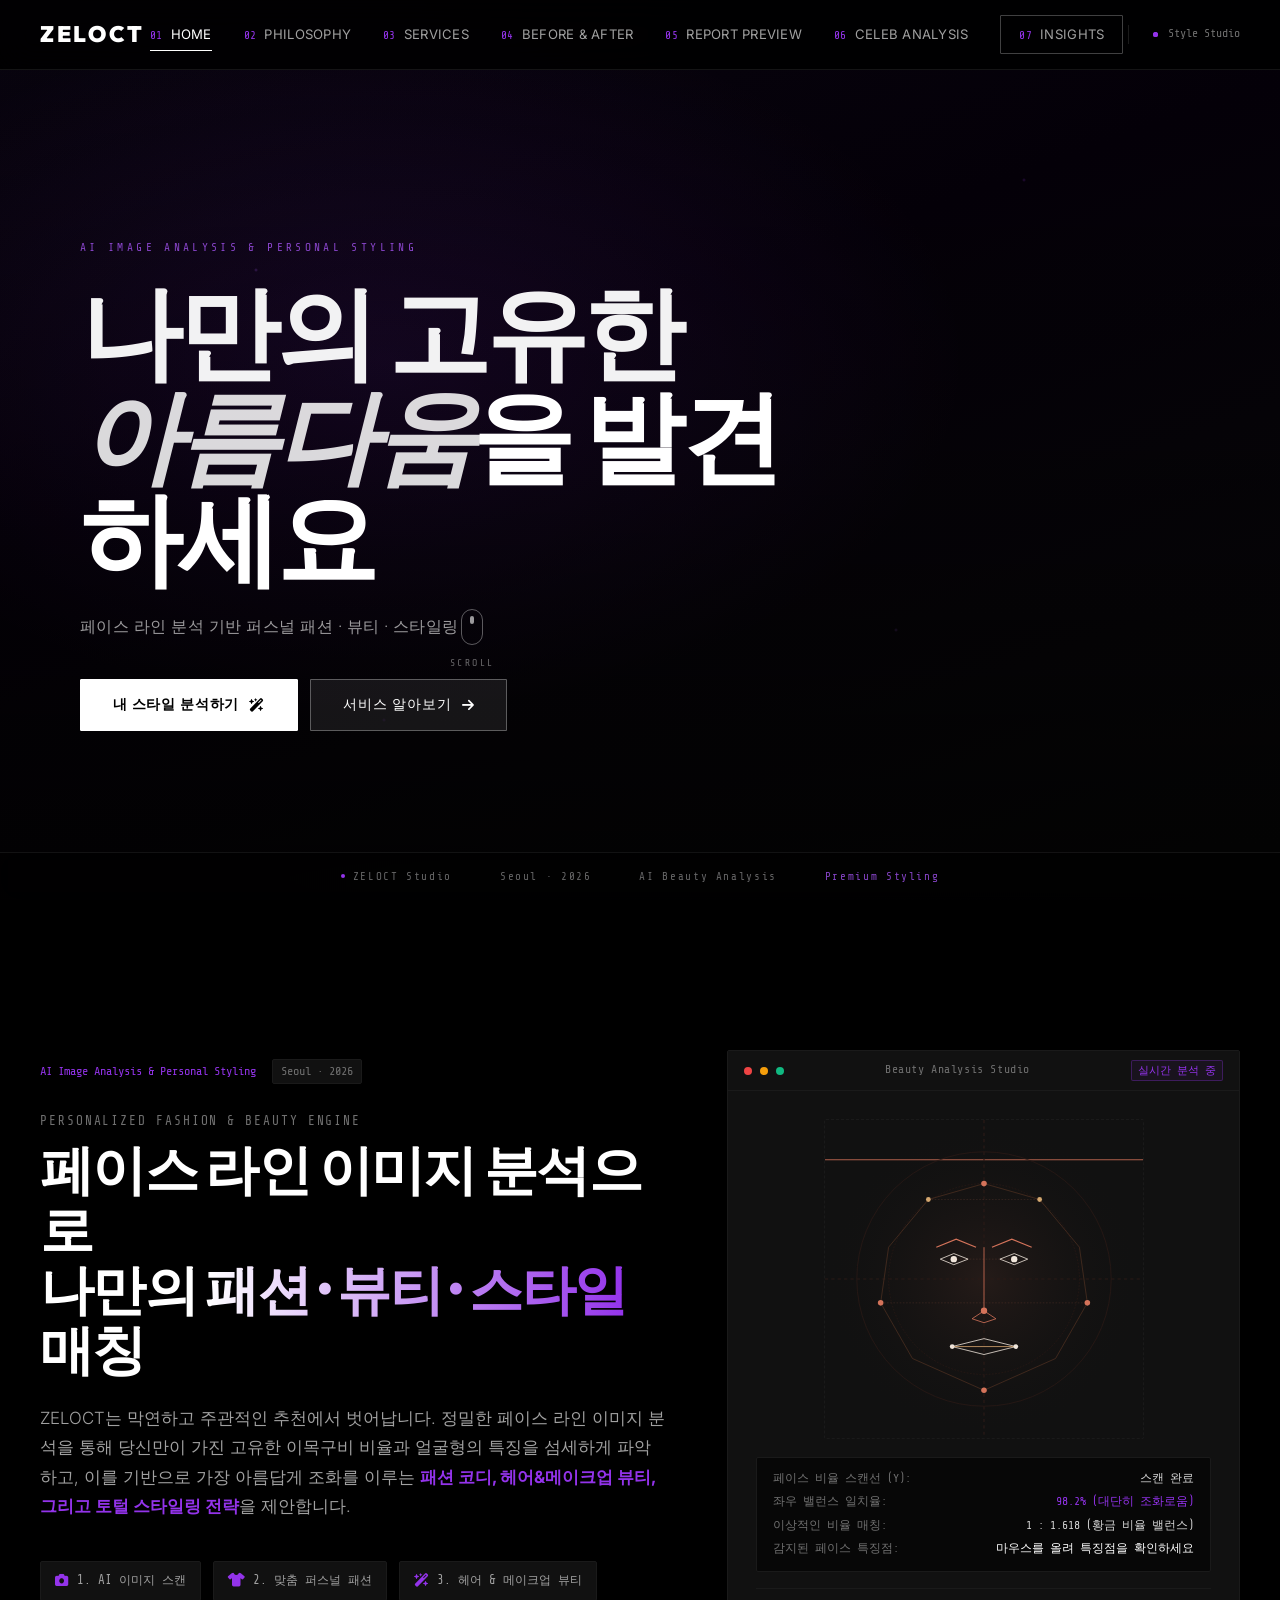
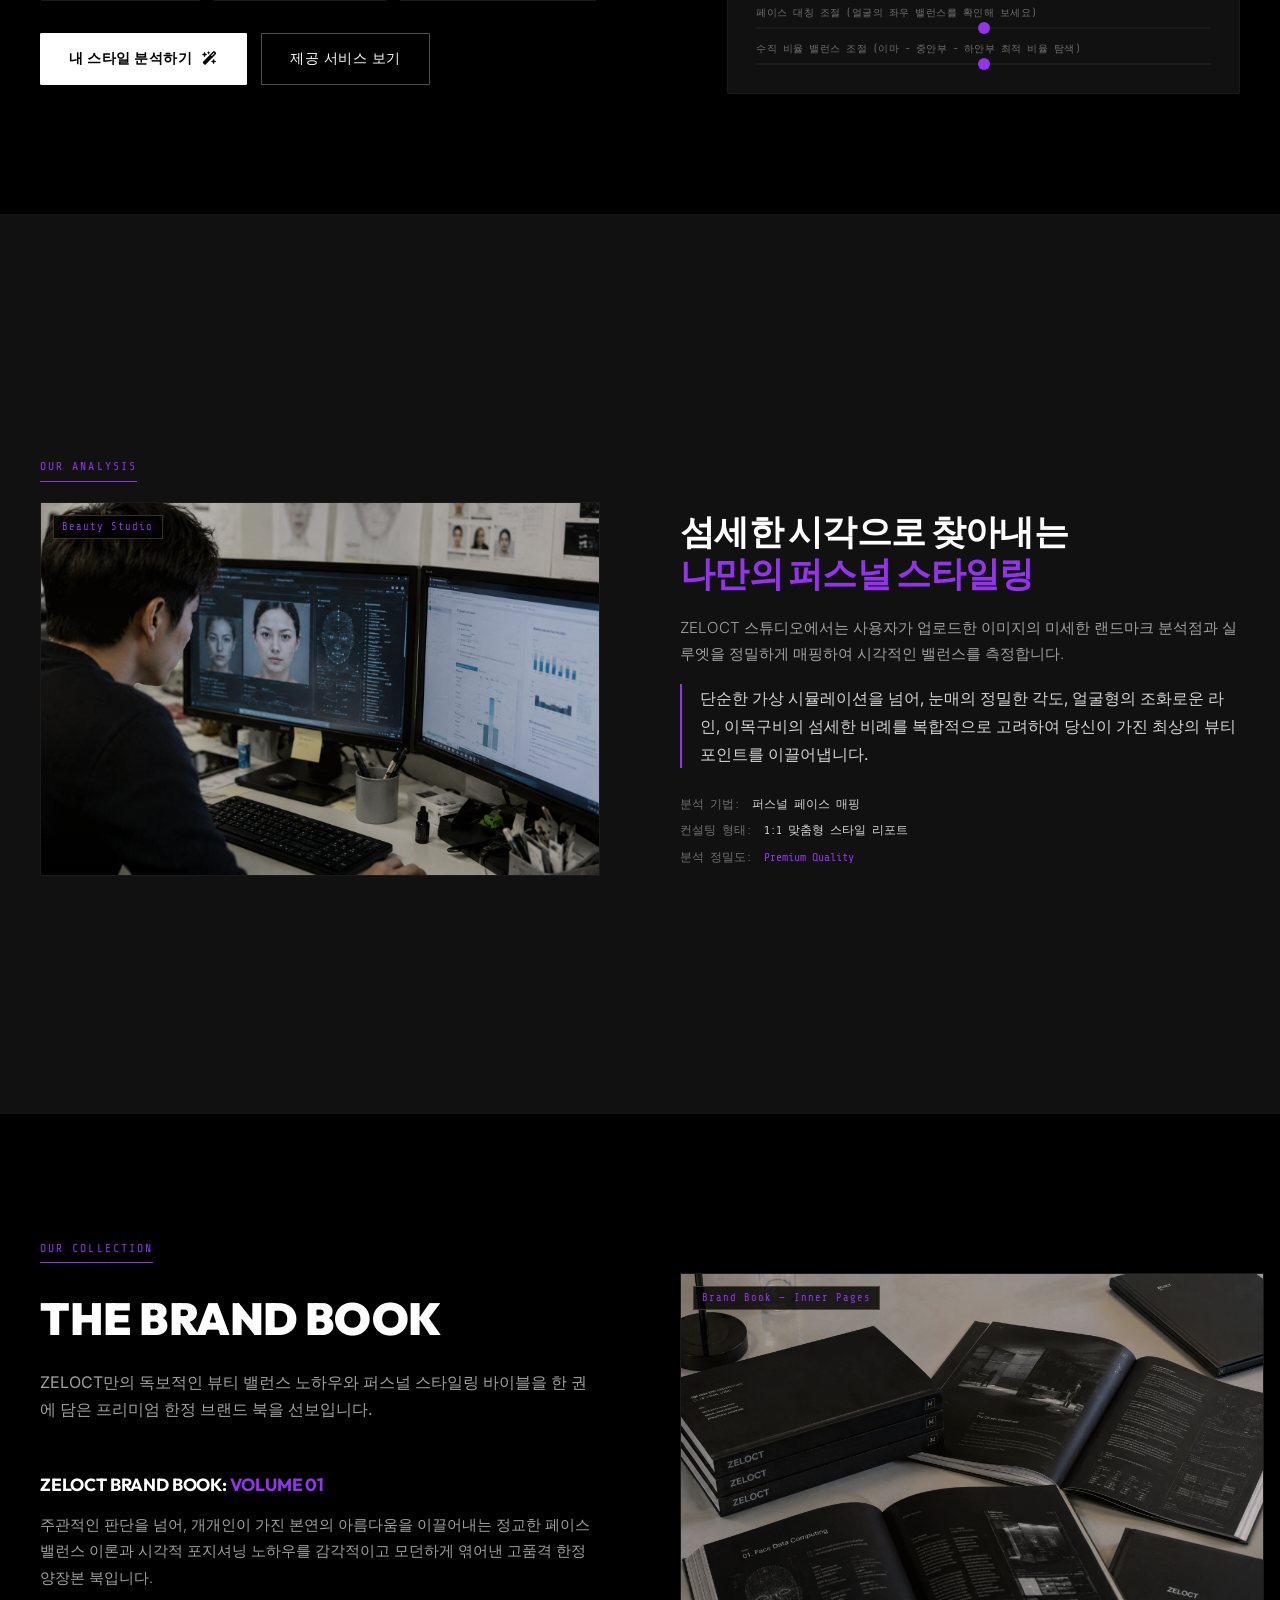
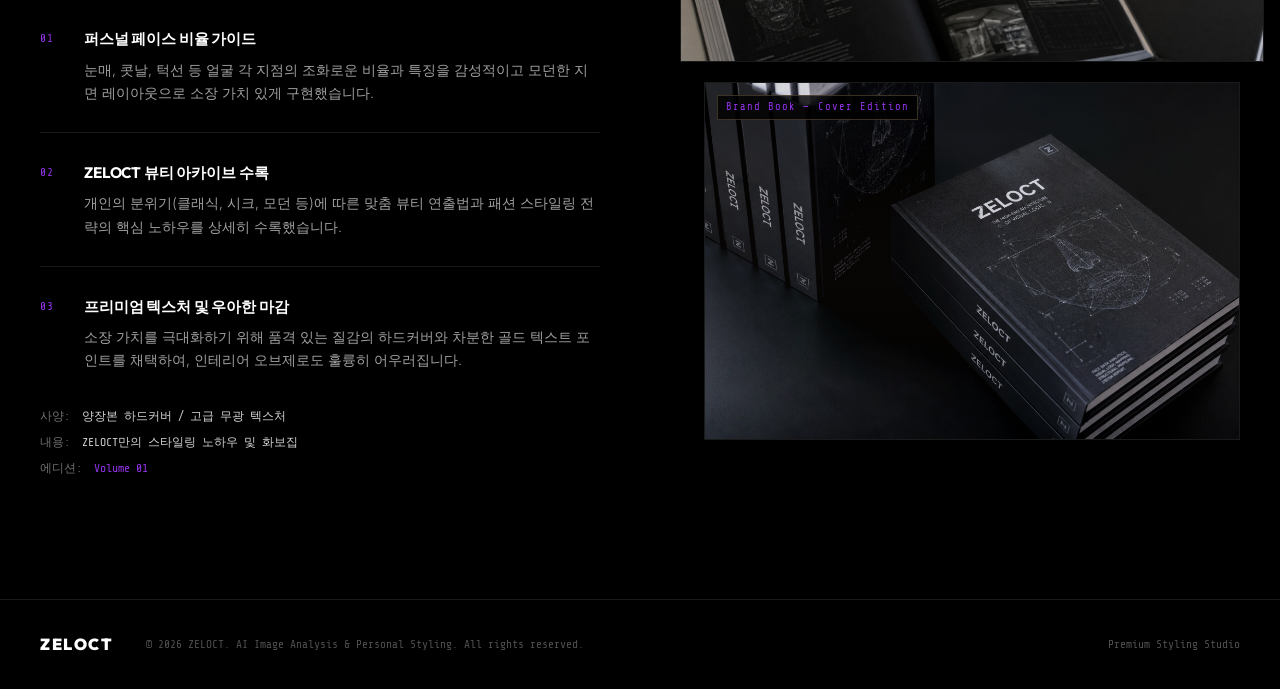
==== commit c69652e7: "style: change theme to purple and black, remove logo symbol" ====
--- a/index.html
+++ b/index.html
@@ -26,15 +26,7 @@
     <header class="system-header">
         <div class="header-container">
             <a href="index.html" class="logo-area">
-                <span class="logo-symbol">
-                    <svg viewBox="0 0 40 40" width="30" height="30">
-                        <polygon points="5,5 35,5 35,35 5,35" fill="none" stroke="#D4735A" stroke-width="1.5" />
-                        <line x1="20" y1="5" x2="20" y2="35" stroke="#D4735A" stroke-width="1" stroke-dasharray="2,2" />
-                        <line x1="5" y1="20" x2="35" y2="20" stroke="#D4735A" stroke-width="1" stroke-dasharray="2,2" />
-                        <circle cx="20" cy="20" r="4" fill="#D4735A" />
-                        <polygon points="12,12 28,12 20,28" fill="none" stroke="#F0E6DC" stroke-width="1" />
-                    </svg>
-                </span>
+
                 <span class="logo-text">ZELOCT</span>
             </a>
                         <nav class="nav-links">
--- a/style.css
+++ b/style.css
@@ -10,11 +10,11 @@
 :root {
     --black: #000000;
     --white: #FFFFFF;
-    --off-white: #F5F2EE;
-    --cream: #EDE8E0;
-    --accent: #B8956A;          /* Warm Beige Gold — subtle beauty accent */
-    --accent-light: #D4B896;
-    --accent-dark: #8A6A48;
+    --off-white: #F3E8FF;
+    --cream: #E9D5FF;
+    --accent: #9333EA;          /* Modern Purple accent */
+    --accent-light: #A855F7;
+    --accent-dark: #7E22CE;
     --gray-100: #F7F7F7;
     --gray-200: #EBEBEB;
     --gray-300: #D4D4D4;
@@ -31,10 +31,10 @@
     --border-slate: #222222;
     --border-slate-glow: #333333;
     --color-white: #FFFFFF;
-    --color-cyan: #B8956A;
-    --color-cyan-glow: rgba(184, 149, 106, 0.3);
-    --color-primary: #B8956A;
-    --color-primary-glow: rgba(184, 149, 106, 0.3);
+    --color-cyan: #9333EA;
+    --color-cyan-glow: rgba(147, 51, 234, 0.3);
+    --color-primary: #9333EA;
+    --color-primary-glow: rgba(147, 51, 234, 0.3);
     --color-text-muted: #888888;
     --color-text-body: #CCCCCC;
 
@@ -88,7 +88,7 @@
     content: '';
     position: absolute;
     inset: 0;
-    background: radial-gradient(ellipse at 50% 100%, rgba(184,149,106,0.04) 0%, transparent 70%);
+    background: radial-gradient(ellipse at 50% 100%, rgba(147,51,234,0.08) 0%, transparent 70%);
     pointer-events: none;
 }
 
@@ -417,8 +417,8 @@
     position: absolute;
     inset: 0;
     background:
-        radial-gradient(ellipse 70% 60% at 30% 40%, rgba(184,149,106,0.12) 0%, transparent 65%),
-        linear-gradient(160deg, #0A0806 0%, #131008 40%, #0A0A0A 100%);
+        radial-gradient(ellipse 70% 60% at 30% 40%, rgba(147,51,234,0.15) 0%, transparent 65%),
+        linear-gradient(160deg, #0A0512 0%, #05000A 40%, #0A0A0A 100%);
     z-index: 0;
     transition: opacity 1s ease;
 }
@@ -430,10 +430,10 @@
     position: absolute;
     inset: 0;
     background:
-        radial-gradient(circle 2px at 20% 30%, rgba(212,184,150,0.4) 0%, transparent 100%),
-        radial-gradient(circle 2px at 80% 20%, rgba(184,149,106,0.3) 0%, transparent 100%),
-        radial-gradient(circle 2px at 70% 70%, rgba(212,184,150,0.3) 0%, transparent 100%),
-        radial-gradient(circle 2px at 30% 80%, rgba(184,149,106,0.25) 0%, transparent 100%);
+        radial-gradient(circle 2px at 20% 30%, rgba(168,85,247,0.4) 0%, transparent 100%),
+        radial-gradient(circle 2px at 80% 20%, rgba(147,51,234,0.3) 0%, transparent 100%),
+        radial-gradient(circle 2px at 70% 70%, rgba(168,85,247,0.3) 0%, transparent 100%),
+        radial-gradient(circle 2px at 30% 80%, rgba(147,51,234,0.25) 0%, transparent 100%);
     animation: beauty-shimmer 8s ease-in-out infinite alternate;
 }
 
@@ -471,7 +471,7 @@
     font-family: var(--font-mono);
     font-size: 0.7rem;
     letter-spacing: 0.3em;
-    color: rgba(212, 184, 150, 0.8);
+    color: rgba(168, 85, 247, 0.8);
     margin-bottom: 24px;
     text-transform: uppercase;
     opacity: 0;
@@ -648,7 +648,7 @@
     animation: status-ping 2.5s infinite;
 }
 
-.vb-bar-highlight { color: rgba(212, 184, 150, 0.8); }
+.vb-bar-highlight { color: rgba(168, 85, 247, 0.8); }
 
 @keyframes vb-fade-up {
     to { opacity: 1; transform: translateY(0); }
@@ -759,10 +759,10 @@
     font-family: var(--font-mono);
     font-size: 0.68rem;
     color: var(--accent);
-    border: 1px solid rgba(184,149,106,0.3);
+    border: 1px solid rgba(147,51,234,0.3);
     padding: 1px 6px;
     border-radius: 2px;
-    background-color: rgba(184,149,106,0.06);
+    background-color: rgba(147,51,234,0.06);
 }
 
 .visualizer-content {
